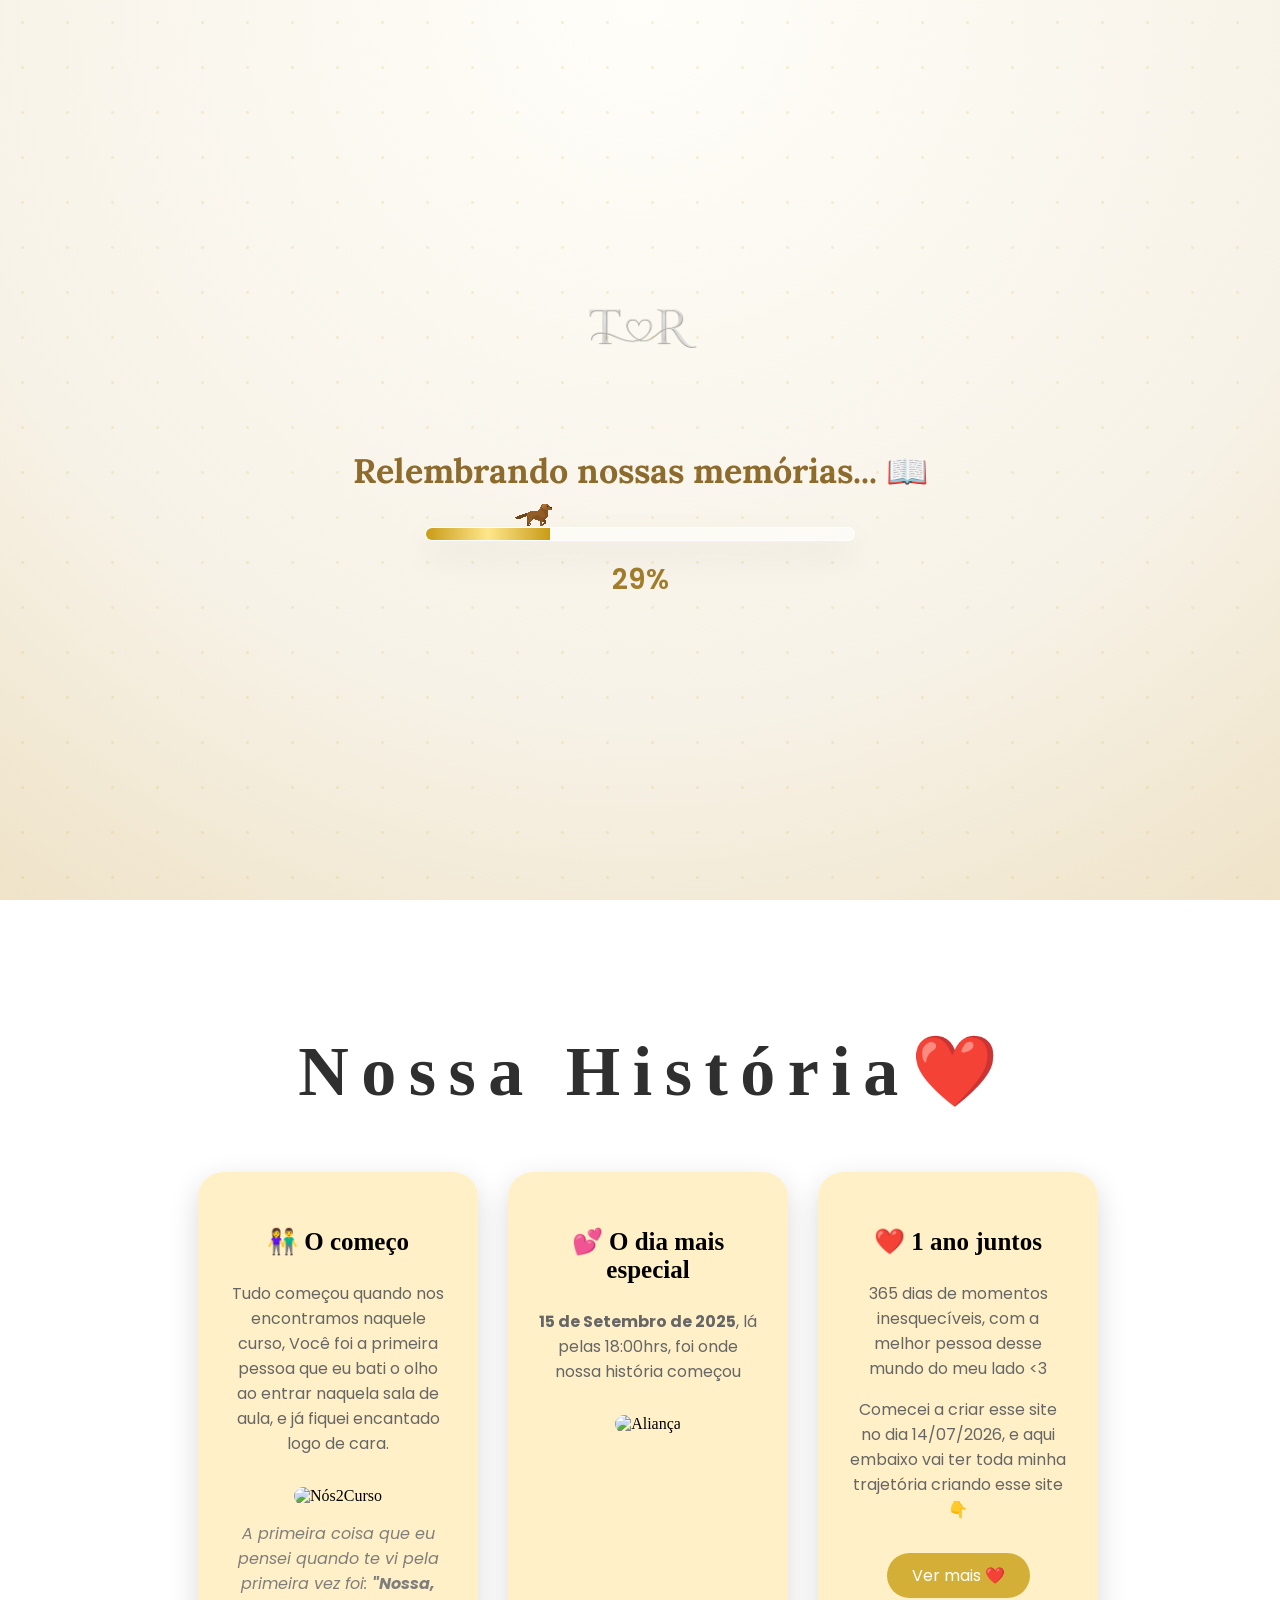
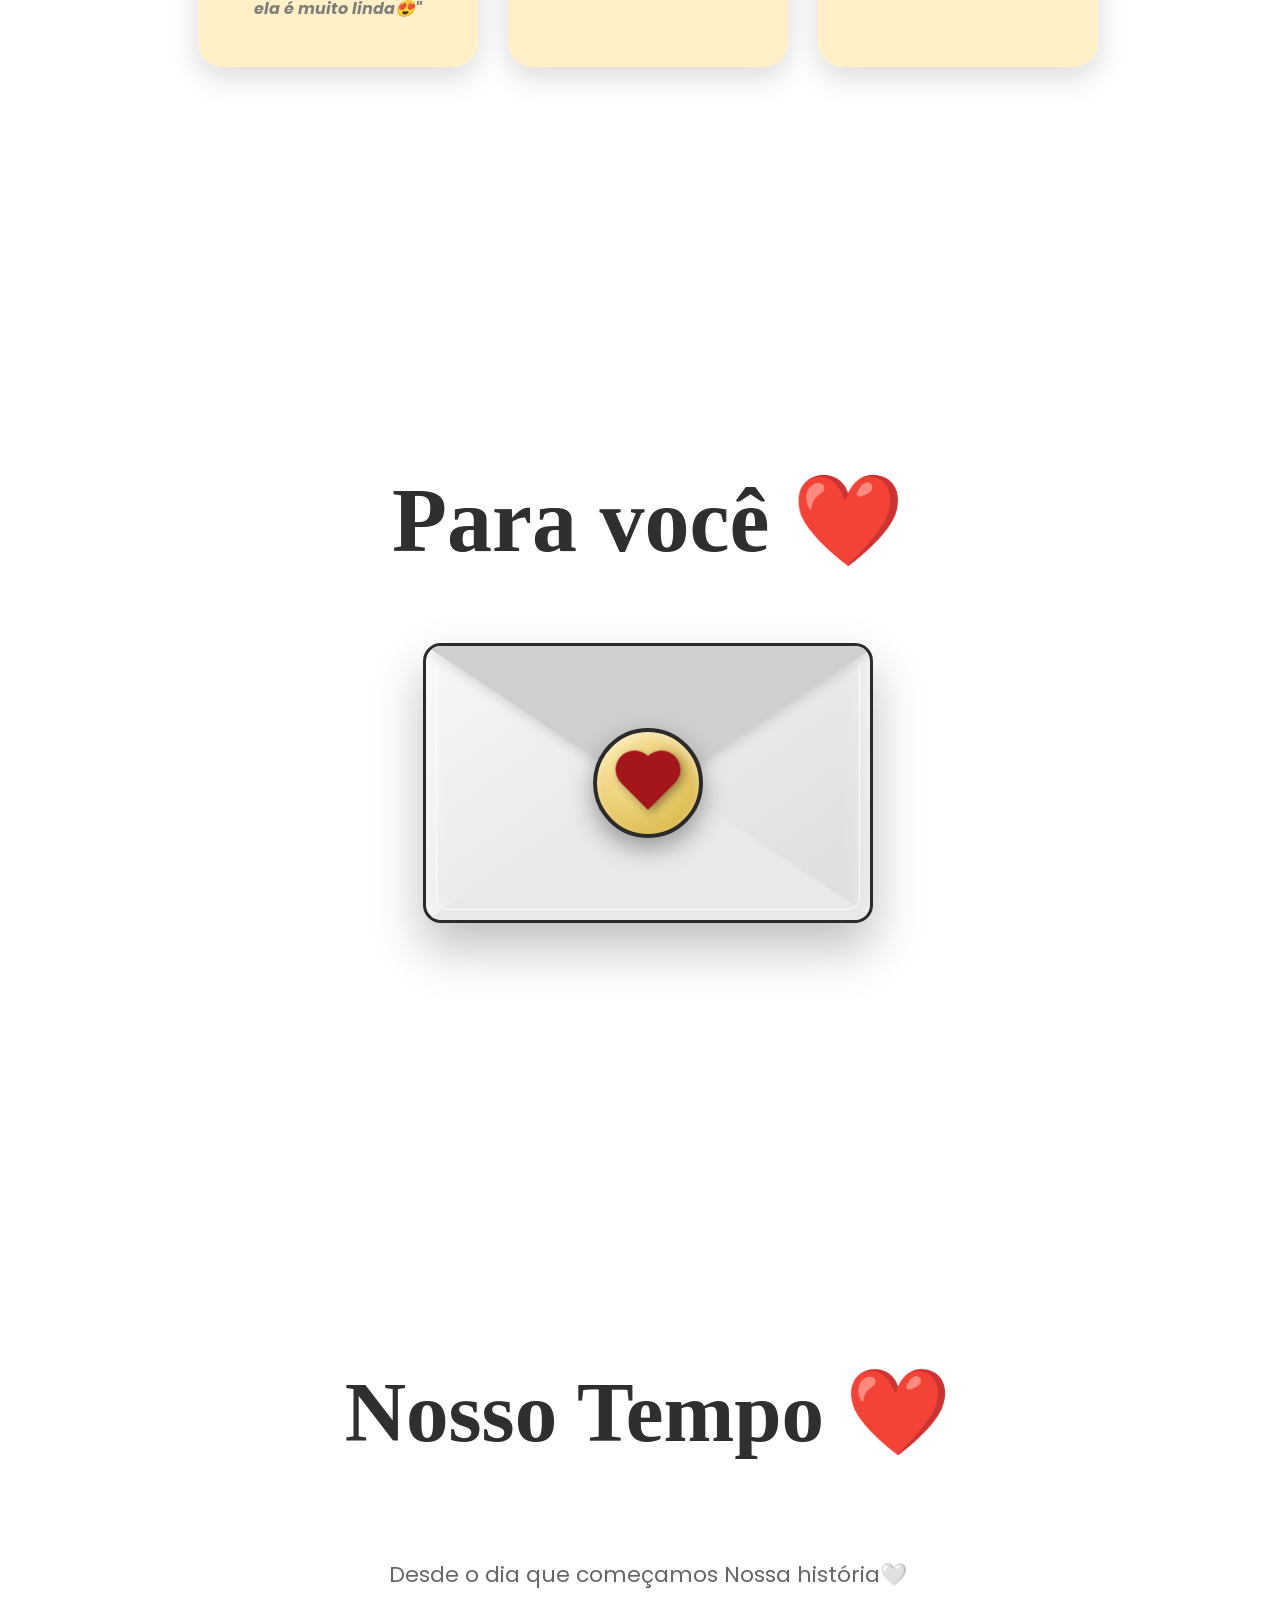
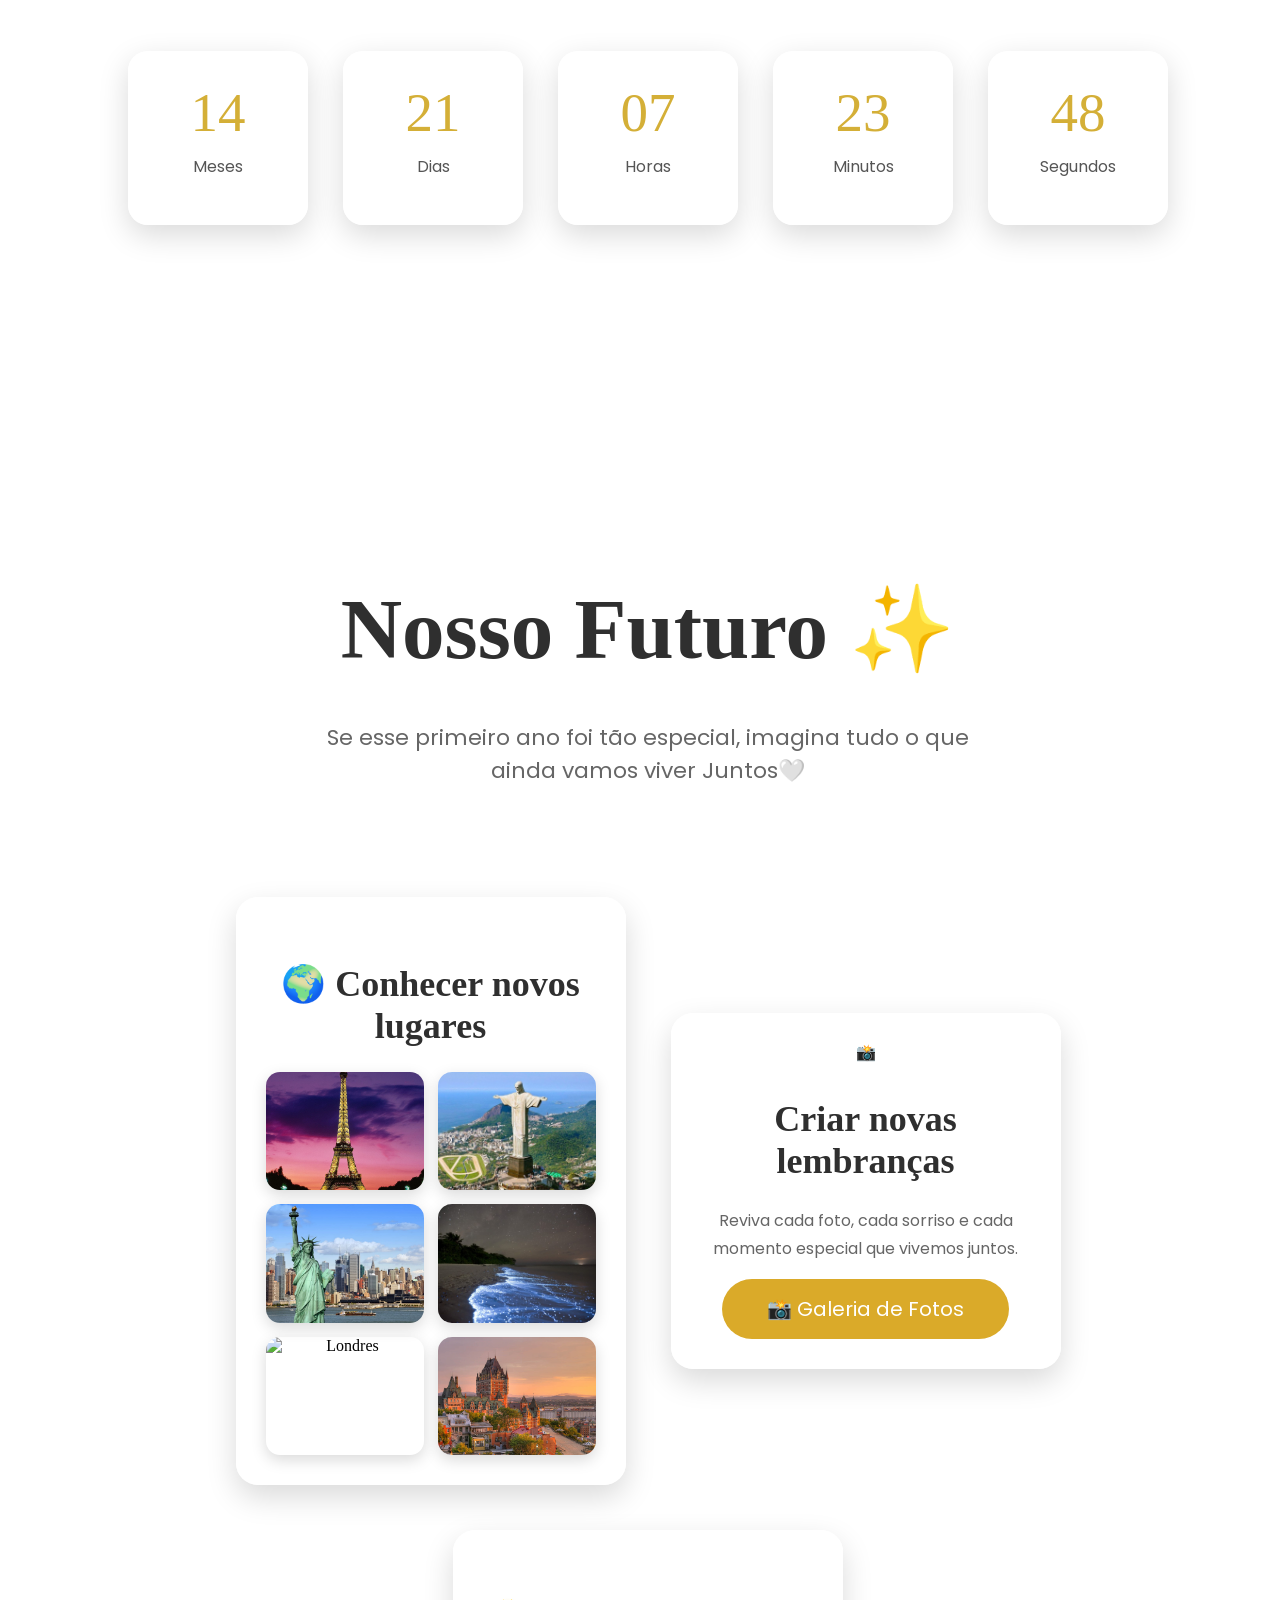
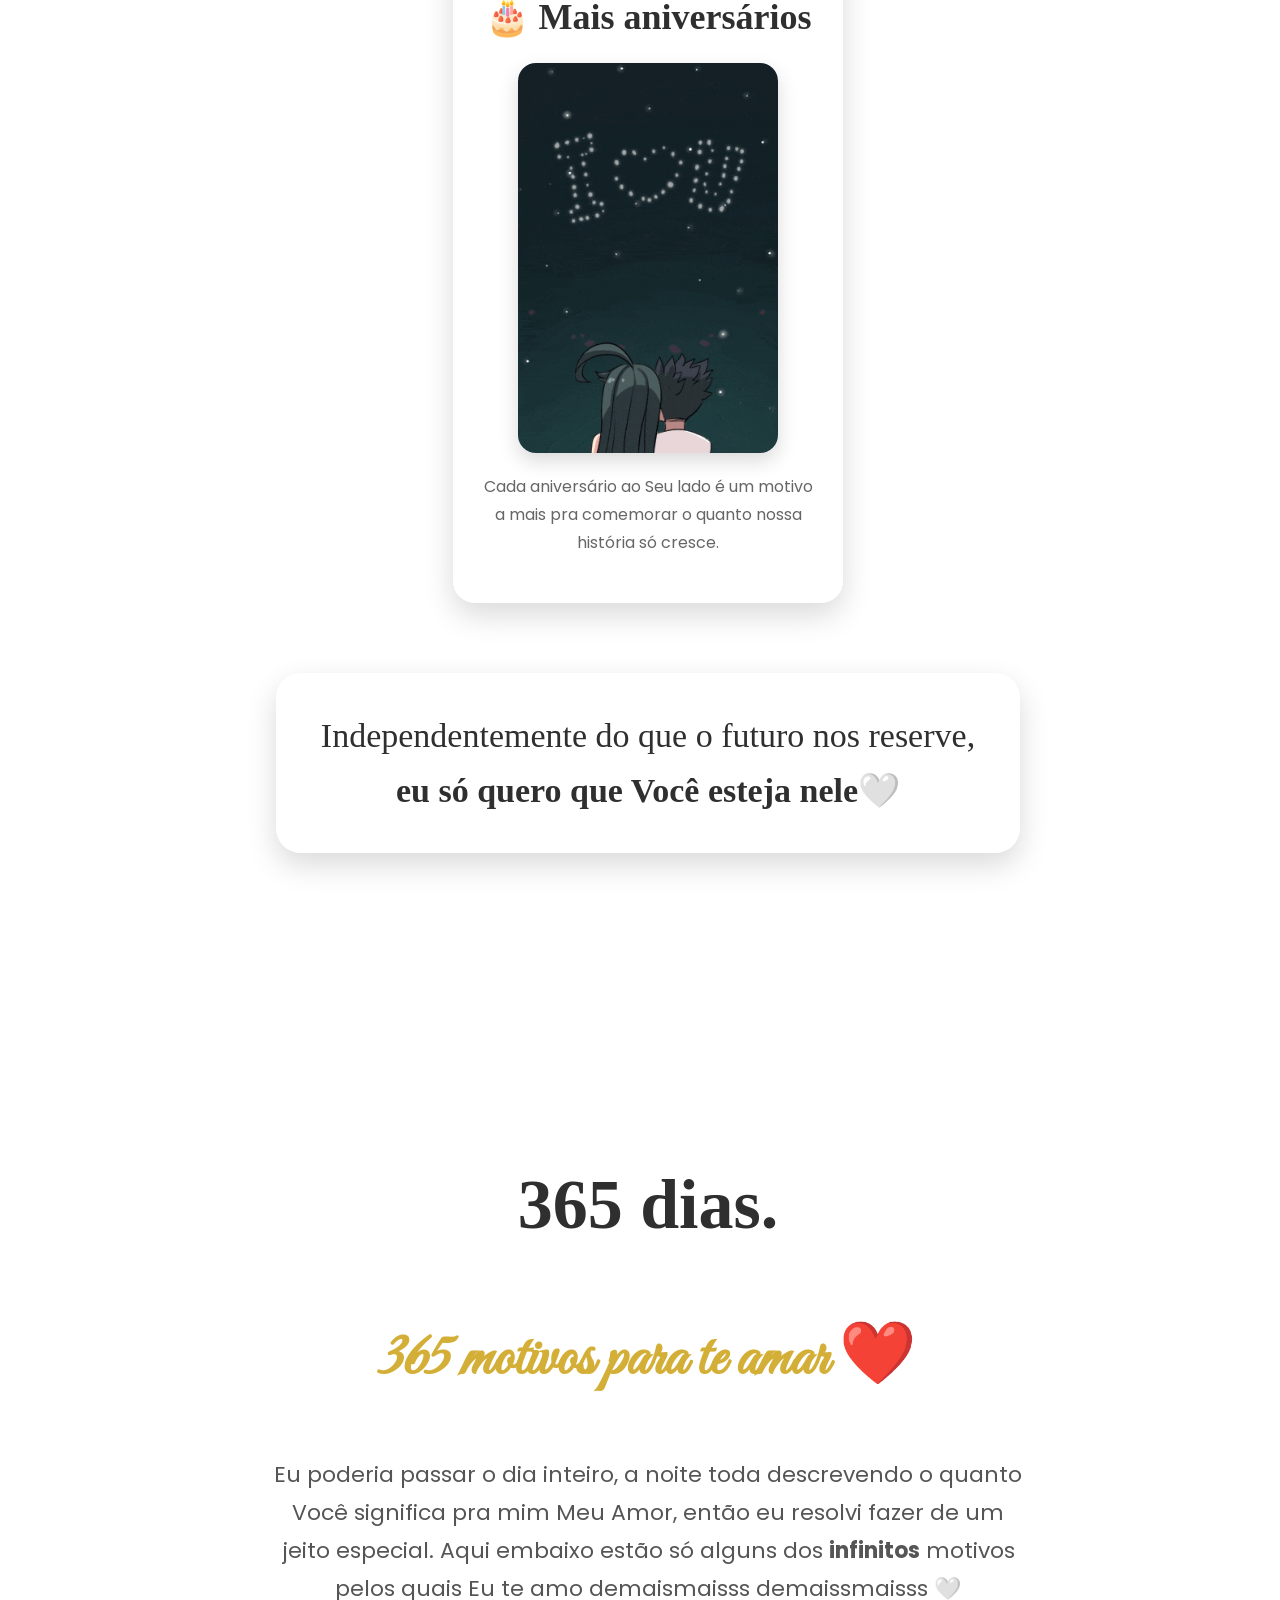
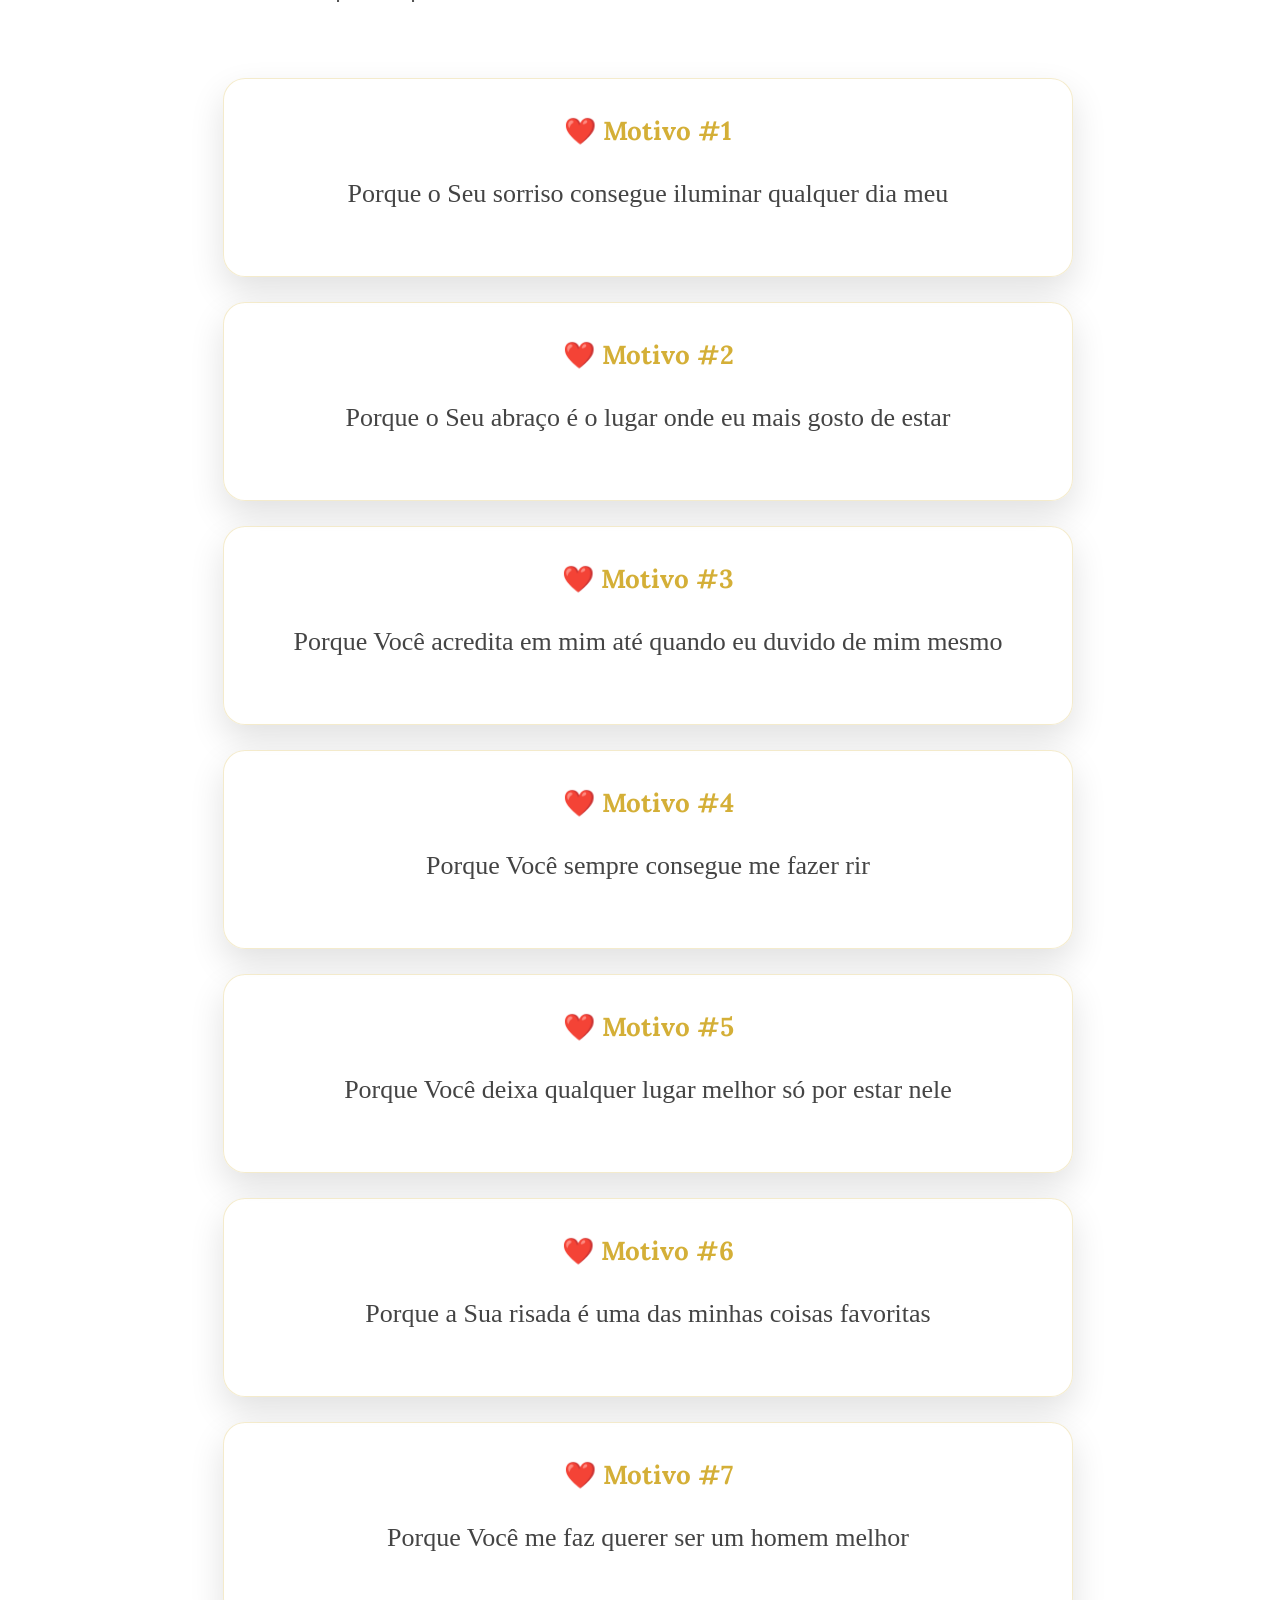
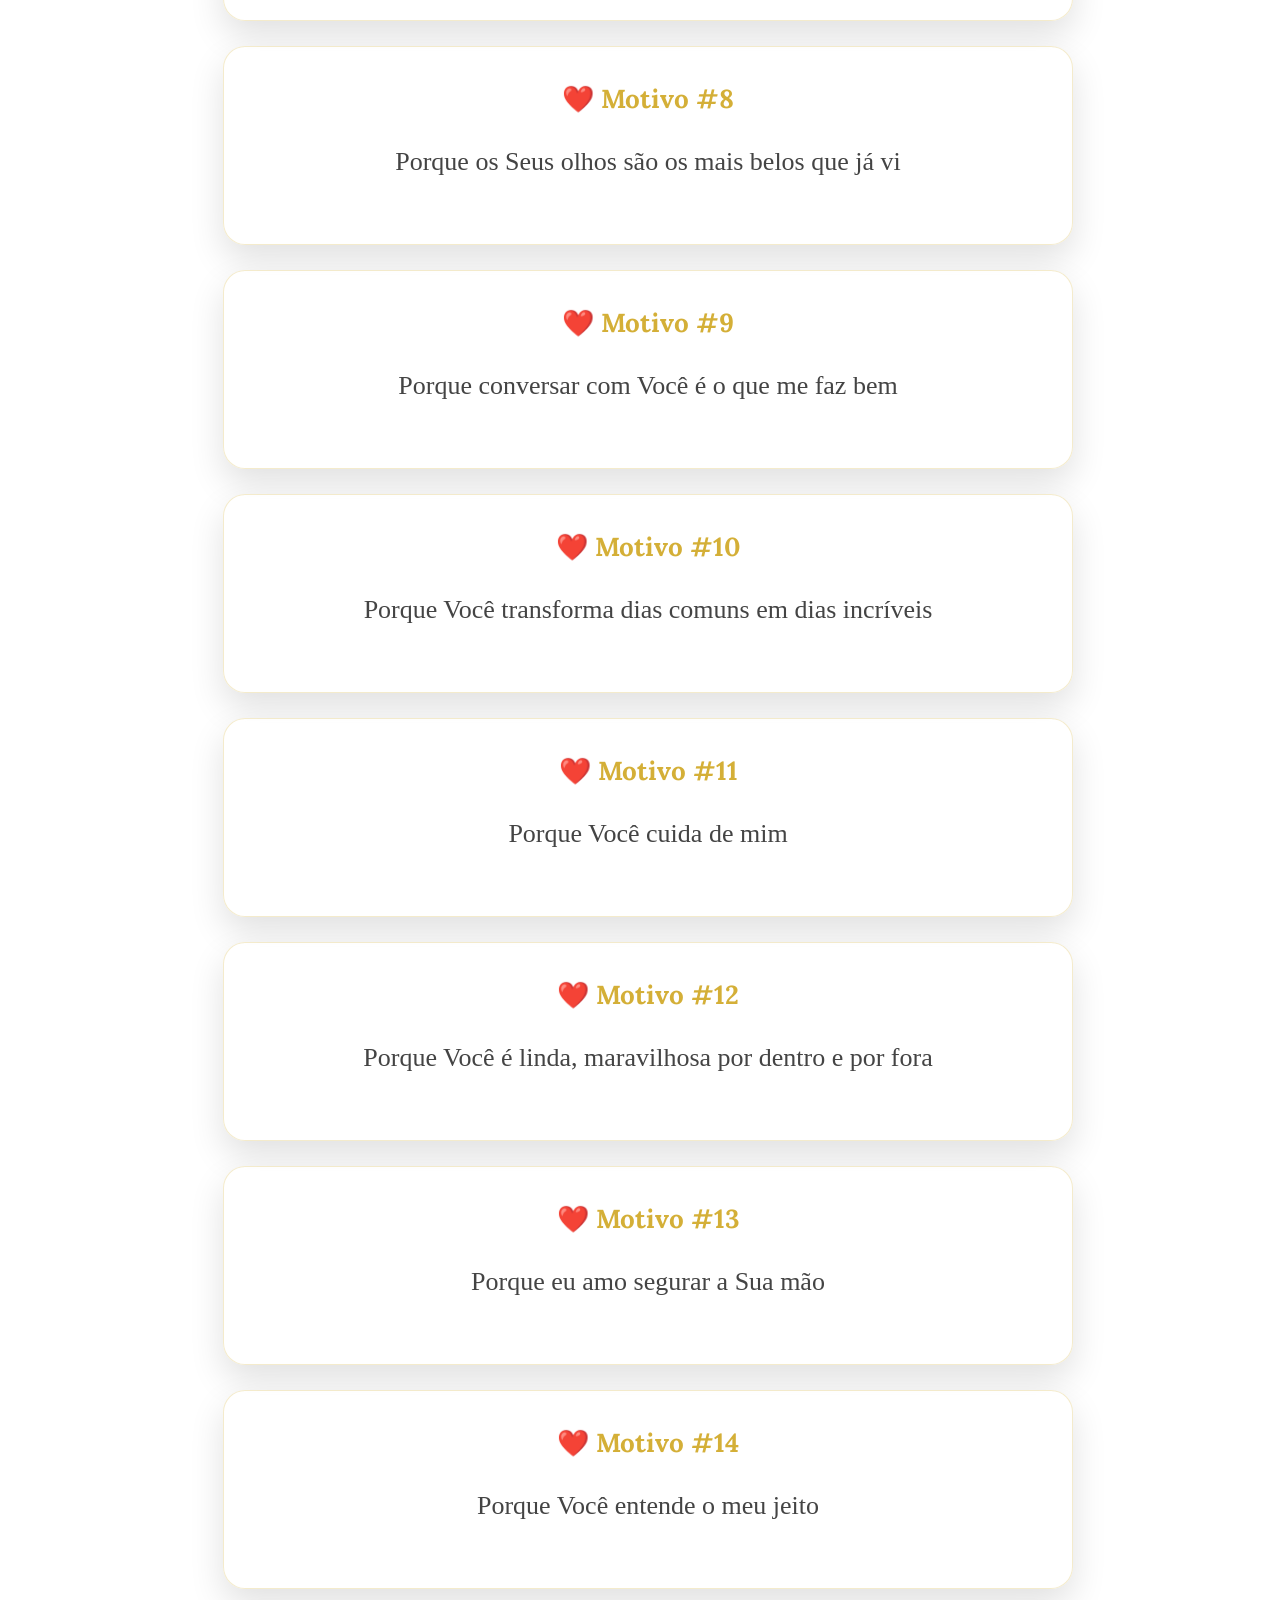
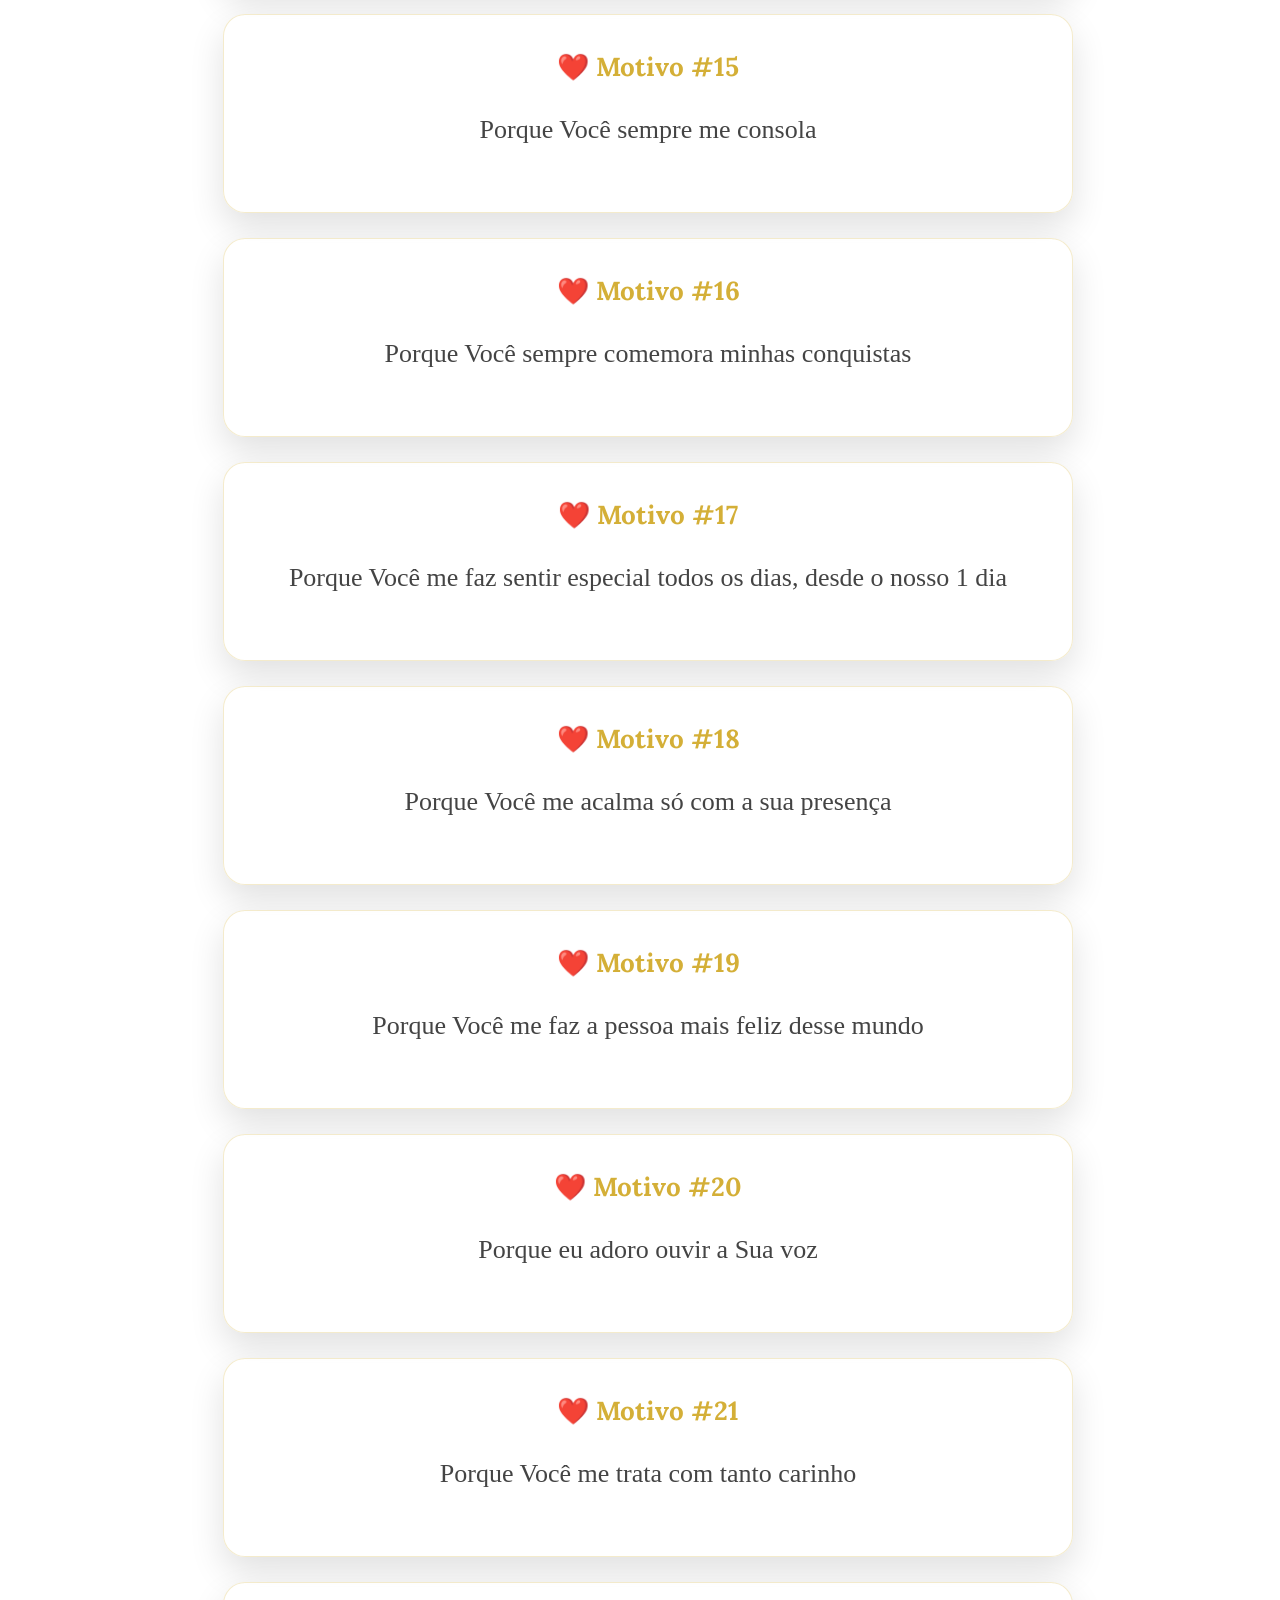
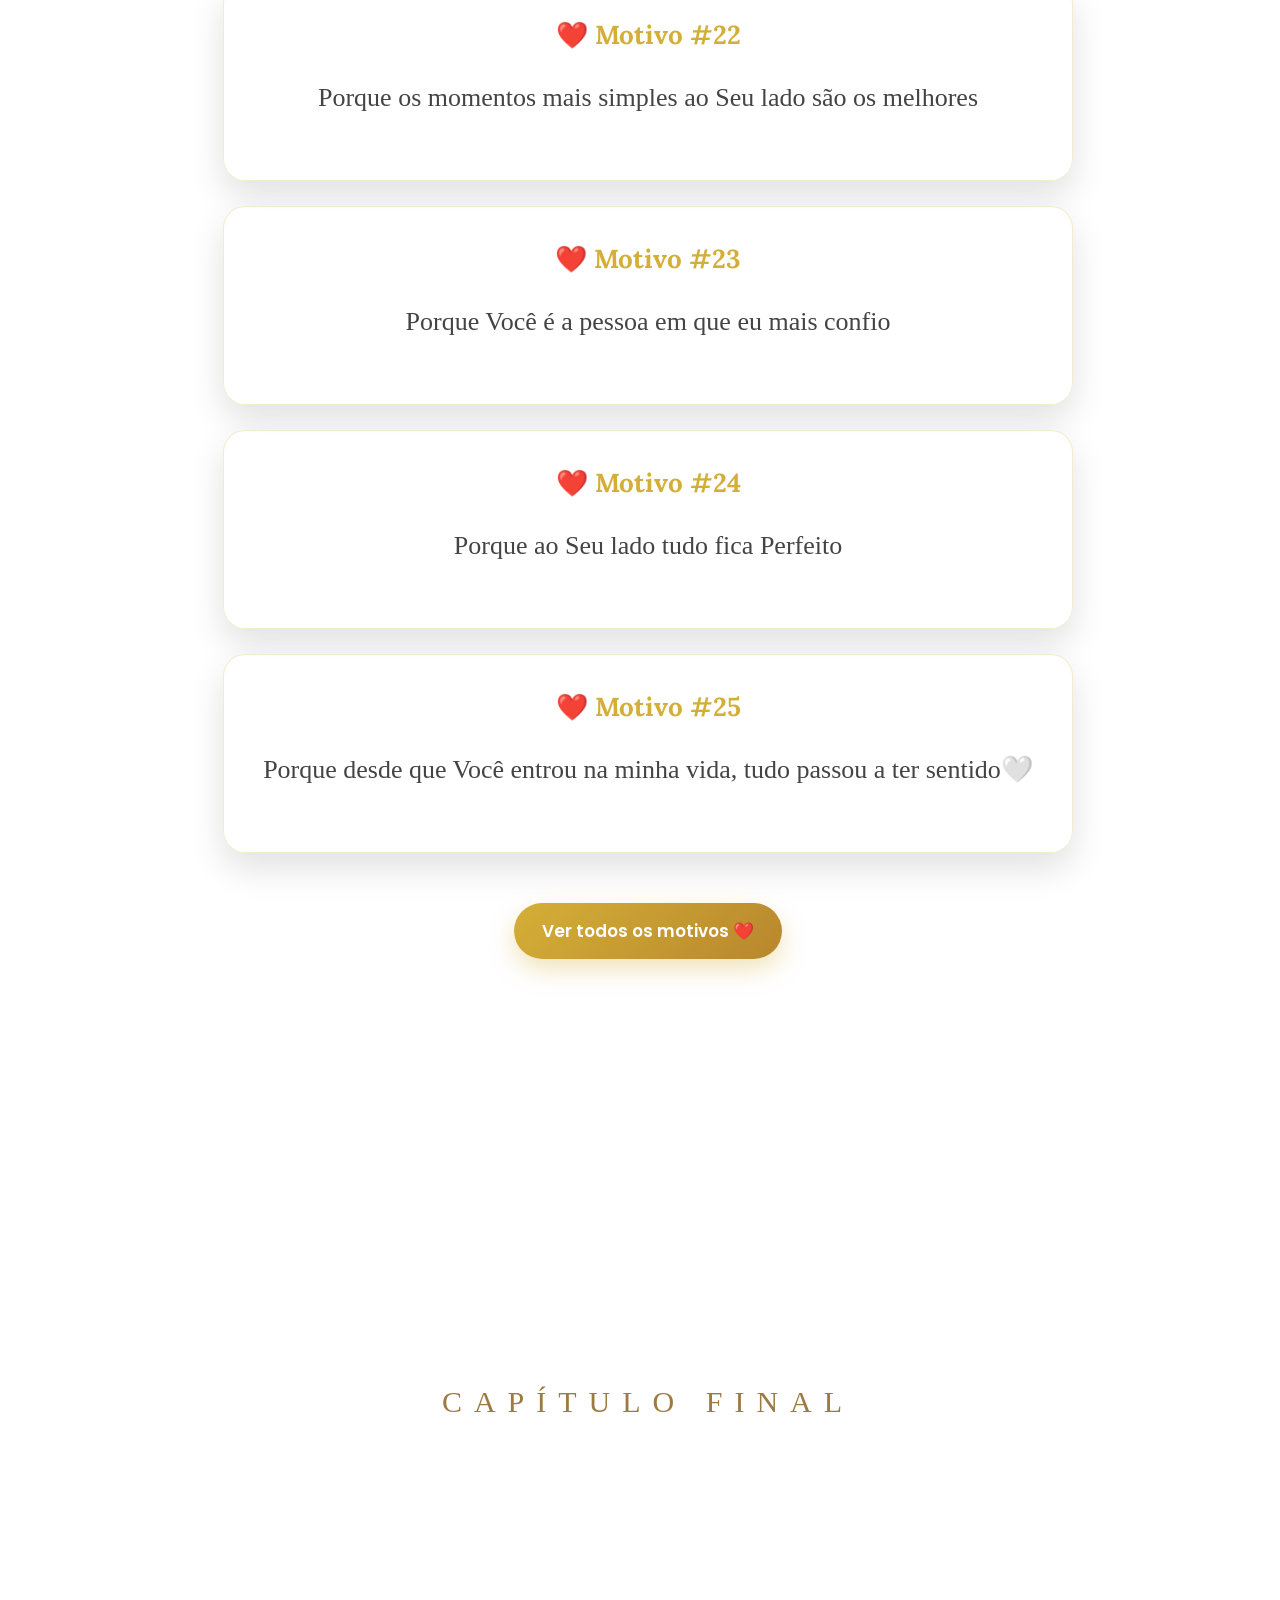
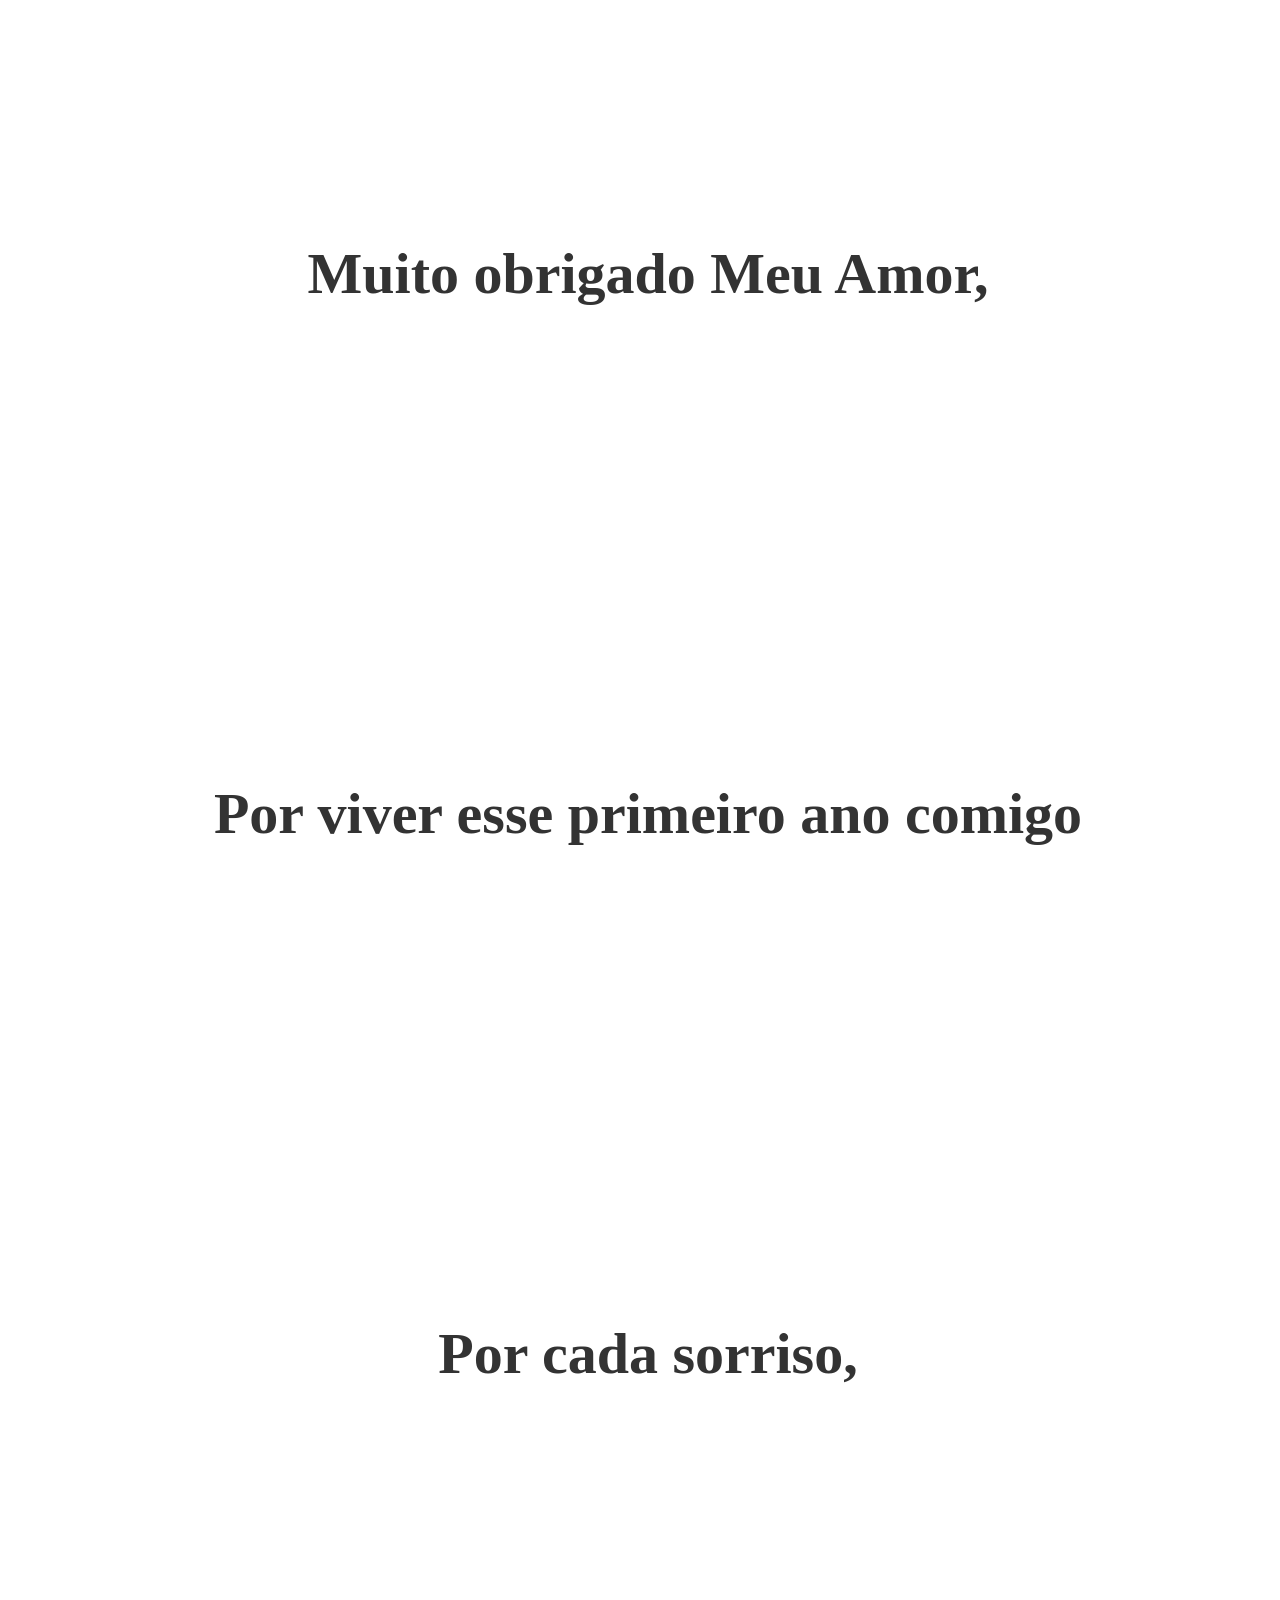
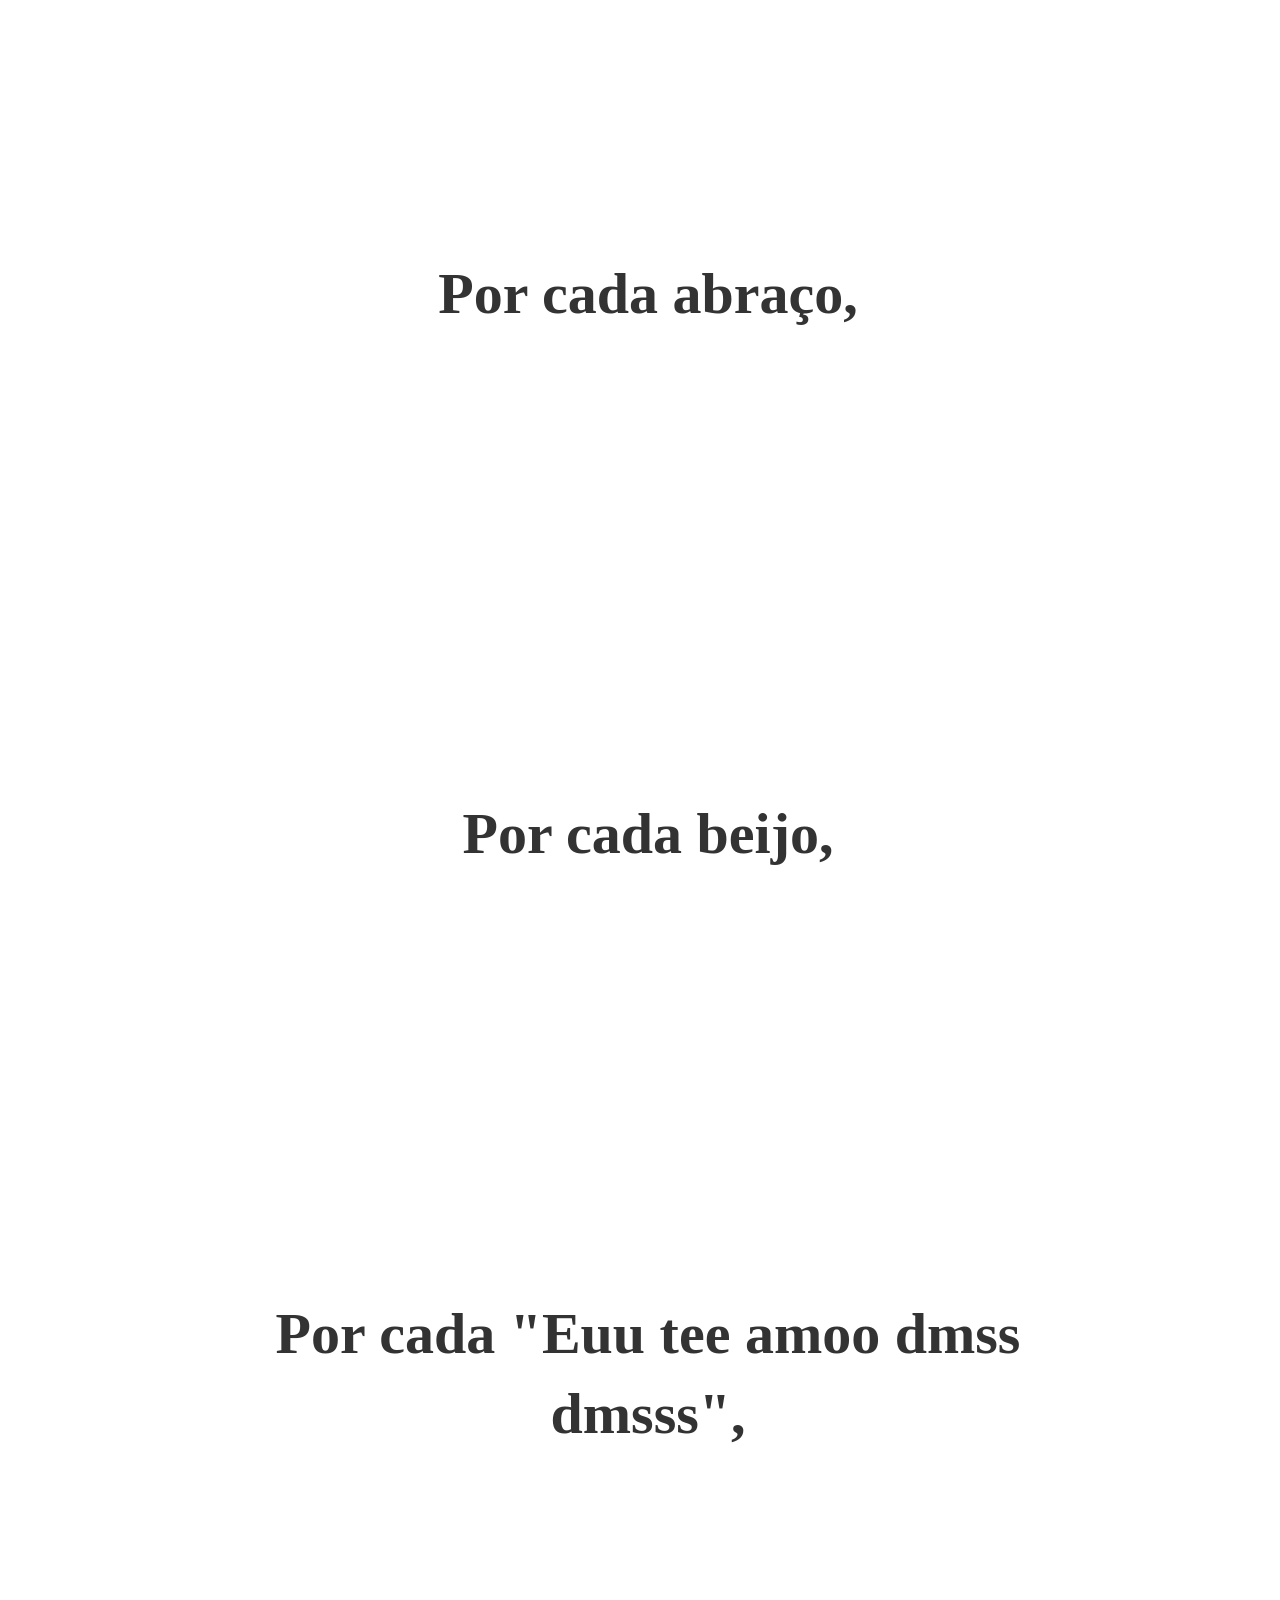
==== index.html @ fc5f052b "Fix image source filename case sensitivity" ====
<!doctype html>
<html lang="en">
  <head>
    <meta charset="UTF-8" />
    <meta name="viewport" content="width=device-width, initial-scale=1.0" />
    <title>Presente Especial ❤️</title>
    <link
      href="https://fonts.googleapis.com/css2?family=Great+Vibes&display=swap"
      rel="stylesheet"
    />
    <link
      href="https://fonts.googleapis.com/css2?family=Lora:wght@400;500;600&family=Poppins:wght@300;400;500&display=swap"
      rel="stylesheet"
    />
    <link rel="stylesheet" href="Te.css?v=6" />
    <link rel="stylesheet" href="Final.css" />
  </head>
  <body>
    <div class="page-transition"></div>
    <div id="loading">
      <img src="Imagens/Logo.png" class="logo-loading" />

      <h2 id="loadingTexto">Preparando Seu presente... 🎁</h2>

      <div class="barra">
        <div class="progresso"></div>
        <div id="dog"></div>
      </div>

      <p id="porcentagem">0%</p>
    </div>

    <div class="coracoes"></div>

    <section class="texto">
      <img src="Imagens/Logo.png" id="logo" height="auto" />
      <div class="conteudo">
        <h1 id="titulo"></h1>
        <p>365 dias da nossa história,<br />feito especialmente pra Você.</p>
        <a href="#historia" class="botao">Abrir ❤️</a>
      </div>
    </section>

    <section id="historia">
      <h2 class="titulo-flutuante">
        <span>N</span>
        <span>o</span>
        <span>s</span>
        <span>s</span>
        <span>a</span>
        <span>&nbsp;</span>
        <span>H</span>
        <span>i</span>
        <span>s</span>
        <span>t</span>
        <span>ó</span>
        <span>r</span>
        <span>i</span>
        <span>a</span>
        <span> ❤️</span>
      </h2>

      <div class="linha">
        <div class="momento">
          <h3>👫 O começo</h3>
          <p>
            Tudo começou quando nos encontramos naquele curso, Você foi a
            primeira pessoa que eu bati o olho ao entrar naquela sala de aula, e
            já fiquei encantado logo de cara.
          </p>
          <img src="Imagens/Nós2Curso.jpg" alt="Nós2Curso" />
          <p id="piqeno">
            <em
              >A primeira coisa que eu pensei quando te vi pela primeira vez
              foi: <b>"Nossa, ela é muito linda😍"</b></em
            >
          </p>
        </div>

        <div class="momento">
          <h3>💕 O dia mais especial</h3>
          <p>
            <b>15 de Setembro de 2025</b>, lá pelas 18:00hrs, foi onde nossa
            história começou
          </p>
          <img src="Imagens/Alianca.jpg" alt="Aliança" />
        </div>

        <div class="momento">
          <h3>❤️ 1 ano juntos</h3>

          <p>
            365 dias de momentos inesquecíveis, com a melhor pessoa desse mundo
            do meu lado <3
          </p>

          <p>
            Comecei a criar esse site no dia 14/07/2026, e aqui embaixo vai ter
            toda minha trajetória criando esse site 👇
          </p>
          <a href="Trajetoria.html" class="vermais">Ver mais ❤️</a>
        </div>
      </div>

      <div class="carrossel-dots" id="dotsHistoria"></div>
    </section>

    <section id="carta">
      <h2 class="titulo-carta">Para você ❤️</h2>
      <div class="envelope-cena">
        <div class="envelope" onclick="abrirCarta()">
          <div class="aba"></div>
          <div class="selo">
            <div class="coracao-selo"></div>
          </div>
        </div>
        <div class="carta-dentro"></div>
      </div>

      <div class="carta-aberta">
        <h3>Minha Princesa,</h3>
        <p>
          Eu criei esse site pra mostrar o quão especial você é pra mim🤍 Cada
          linha de código, cada ideia que eu tive, cada mínimo detalhe eu fiz
          pra fazer disso um dos melhores presente que eu já te dei, porque Você
          merece tudo isso e muito mais Meu Amor ❤️ Nem da pra acreditar que já
          foram 365 dias, 1 ano inteiro ao seu lado e eu agradeco cada segundo
          que eu tive com Você ❤ Eu jamais vou deixar de te agradecer Amor, por
          todos momentos, todos abraços, todos beijos, todas risadas, todas
          conversas, tudo que agente já passou até hoje. Obrigado por nunca
          desistir de mim, obrigado por me fazer tão bem, obrigado por ser desse
          jeito Amor ❤ Há exatamente 1 ano atrás, eu fiz a melhor escola da
          minha vida, e ela mudou pra melhor pra sempre, e eu Nunca vou esquecer
          desse dia tão especial, obrigado por me escolher também Amor ❤ Eu
          tenho certeza absoluta que esse 1 ano juntos é só o começo de muitos e
          muittoosss anoss ainda por vir, só Eu e Você ❤ Euuuuuuuu tteeeeeeee
          ammmooooooooo demasssssmaisssss demaisssssmaissssssssss Meuuuuuu
          Ammooooorrrr🤍❤️🤍❤️🤍❤️🤍❤️🤍❤️
        </p>
      </div>
    </section>

    <section id="tempo">
      <h2>Nosso Tempo ❤️</h2>
      <p class="subtitulo">Desde o dia que começamos Nossa história🤍</p>

      <div class="contador">
        <div class="caixa" data-frase="e cada mês valeu a pena💛">
          <span id="meses">0</span>
          <p>Meses</p>
        </div>

        <div class="caixa" data-frase="e cada dia valeu a pena💛">
          <span id="dias">0</span>
          <p>Dias</p>
        </div>

        <div class="caixa" data-frase="e cada hora valeu a pena💛">
          <span id="horas">00</span>
          <p>Horas</p>
        </div>

        <div class="caixa" data-frase="e cada minuto valeu a pena💛">
          <span id="minutos">00</span>
          <p>Minutos</p>
        </div>

        <div class="caixa" data-frase="e cada segundo valeu a pena💛">
          <span id="segundos">00</span>
          <p>Segundos</p>
        </div>
      </div>
    </section>

    <section id="futuro">
      <h2>Nosso Futuro ✨</h2>
      <p class="introducao">
        Se esse primeiro ano foi tão especial, imagina tudo o que ainda vamos
        viver Juntos🤍
      </p>

      <div class="sonhos">
        <div class="sonho">
          <h3>🌍 Conhecer novos lugares</h3>
          <div class="imagens-sonho">
            <img src="Imagens/paris.jpg" alt="Paris" />
            <img src="Imagens/christ.jpg" alt="Cristo Redentor" />
            <img src="Imagens/newyork.jpg" alt="Nova Iorque" />
            <img src="Imagens/aguabrilha.jpg" alt="Maldivas" />
            <img src="Imagens/Londres.jpg" alt="Londres" />
            <img src="Imagens/Canada.jpg" alt="Canadá" />
          </div>
        </div>
        <div class="sonho">
          <div class="emoji-sonho">📸</div>

          <h3>Criar novas lembranças</h3>

          <p>
            Reviva cada foto, cada sorriso e cada momento especial que vivemos
            juntos.
          </p>

          <a href="Galeria.html" class="botao galeria-btn"
            >📸 Galeria de Fotos</a
          >
        </div>

        <div class="sonho">
          <h3>🎂 Mais aniversários</h3>
          <img
            src="Imagens/aniversario.gif"
            alt="Casal olhando as estrelas"
            class="gif-aniversario"
          />
          <p>
            Cada aniversário ao Seu lado é um motivo a mais pra comemorar o
            quanto nossa história só cresce.
          </p>
        </div>
      </div>
      <p class="frase-final">
        Independentemente do que o futuro nos reserve,<br />
        <strong>eu só quero que <b>Você </b>esteja nele🤍</strong>
      </p>
    </section>

    <section id="motivos">
      <h2>365 dias.</h2>

      <h3>365 motivos para te amar ❤️</h3>

      <p class="motivos-intro">
        Eu poderia passar o dia inteiro, a noite toda descrevendo o quanto Você
        significa pra mim Meu Amor, então eu resolvi fazer de um jeito especial.
        Aqui embaixo estão só alguns dos <b>infinitos</b> motivos pelos quais Eu
        te amo demaismaisss demaissmaisss 🤍
      </p>

      <div class="motivo">
        <span>❤️ Motivo #1</span>
        <p>Porque o Seu sorriso consegue iluminar qualquer dia meu</p>
      </div>

      <div class="motivo">
        <span>❤️ Motivo #2</span>
        <p>Porque o Seu abraço é o lugar onde eu mais gosto de estar</p>
      </div>

      <div class="motivo">
        <span>❤️ Motivo #3</span>
        <p>Porque Você acredita em mim até quando eu duvido de mim mesmo</p>
      </div>

      <div class="motivo">
        <span>❤️ Motivo #4</span>
        <p>Porque Você sempre consegue me fazer rir</p>
      </div>

      <div class="motivo">
        <span>❤️ Motivo #5</span>
        <p>Porque Você deixa qualquer lugar melhor só por estar nele</p>
      </div>

      <div class="motivo">
        <span>❤️ Motivo #6</span>
        <p>Porque a Sua risada é uma das minhas coisas favoritas</p>
      </div>

      <div class="motivo">
        <span>❤️ Motivo #7</span>
        <p>Porque Você me faz querer ser um homem melhor</p>
      </div>

      <div class="motivo">
        <span>❤️ Motivo #8</span>
        <p>Porque os Seus olhos são os mais belos que já vi</p>
      </div>

      <div class="motivo">
        <span>❤️ Motivo #9</span>
        <p>Porque conversar com Você é o que me faz bem</p>
      </div>

      <div class="motivo">
        <span>❤️ Motivo #10</span>
        <p>Porque Você transforma dias comuns em dias incríveis</p>
      </div>

      <div class="motivo">
        <span>❤️ Motivo #11</span>
        <p>Porque Você cuida de mim</p>
      </div>

      <div class="motivo">
        <span>❤️ Motivo #12</span>
        <p>Porque Você é linda, maravilhosa por dentro e por fora</p>
      </div>

      <div class="motivo">
        <span>❤️ Motivo #13</span>
        <p>Porque eu amo segurar a Sua mão</p>
      </div>

      <div class="motivo">
        <span>❤️ Motivo #14</span>
        <p>Porque Você entende o meu jeito</p>
      </div>

      <div class="motivo">
        <span>❤️ Motivo #15</span>
        <p>Porque Você sempre me consola</p>
      </div>

      <div class="motivo">
        <span>❤️ Motivo #16</span>
        <p>Porque Você sempre comemora minhas conquistas</p>
      </div>

      <div class="motivo">
        <span>❤️ Motivo #17</span>
        <p>
          Porque Você me faz sentir especial todos os dias, desde o nosso 1 dia
        </p>
      </div>

      <div class="motivo">
        <span>❤️ Motivo #18</span>
        <p>Porque Você me acalma só com a sua presença</p>
      </div>

      <div class="motivo">
        <span>❤️ Motivo #19</span>
        <p>Porque Você me faz a pessoa mais feliz desse mundo</p>
      </div>

      <div class="motivo">
        <span>❤️ Motivo #20</span>
        <p>Porque eu adoro ouvir a Sua voz</p>
      </div>

      <div class="motivo">
        <span>❤️ Motivo #21</span>
        <p>Porque Você me trata com tanto carinho</p>
      </div>

      <div class="motivo">
        <span>❤️ Motivo #22</span>
        <p>Porque os momentos mais simples ao Seu lado são os melhores</p>
      </div>

      <div class="motivo">
        <span>❤️ Motivo #23</span>
        <p>Porque Você é a pessoa em que eu mais confio</p>
      </div>

      <div class="motivo">
        <span>❤️ Motivo #24</span>
        <p>Porque ao Seu lado tudo fica Perfeito</p>
      </div>

      <div class="motivo">
        <span>❤️ Motivo #25</span>
        <p>
          Porque desde que Você entrou na minha vida, tudo passou a ter
          sentido🤍
        </p>
      </div>

      <section id="ao-voltar">
        <a href="Motivos.html" class="botao-galeria">Ver todos os motivos ❤️</a>
      </section>
    </section>

    <section id="capitulo-final">
      <div class="final-capitulo">
        <p>CAPÍTULO FINAL</p>
      </div>

      <div class="final-frase final-reveal">
        <h2>Muito obrigado Meu Amor,</h2>
      </div>

      <div class="final-frase final-reveal">
        <h2>Por viver esse primeiro ano comigo</h2>
      </div>

      <div class="final-frase final-reveal">
        <h2>Por cada sorriso,</h2>
      </div>

      <div class="final-frase final-reveal">
        <h2>Por cada abraço,</h2>
      </div>

      <div class="final-frase final-reveal">
        <h2>Por cada beijo,</h2>
      </div>

      <div class="final-frase final-reveal">
        <h2>Por cada "Euu tee amoo dmss dmsss",</h2>
      </div>

      <div class="final-frase final-reveal">
        <h2>Por simplesmente existir na minha vida 🤍</h2>
      </div>

      <div class="final-foto final-reveal">
        <img src="Imagens/NosFinal.jpg" />
      </div>

      <div class="final-datas final-reveal">
        <span>15/09/2025</span>

        <div class="final-linha"></div>

        <span>15/09/2026</span>
      </div>

      <div class="final-dias final-reveal">
        365 dias.

        <br /><br />

        Inúmeras lembranças

        <br /><br />

        E apenas o começo
      </div>

      <div class="final-proximo final-reveal">
        <h1>📖 O Próximo Capítulo</h1>
      </div>

      <div class="final-livro final-reveal">
        <div class="final-folha">
          <h2><b>Capítulo 2</b></h2>

          <p>Em construção...</p>

          <div class="final-barra">
            <div class="final-progresso"></div>
          </div>
        </div>
      </div>

      <div class="final-virar final-reveal">
        <button id="virarPagina">Virar a Página📖</button>
      </div>
    </section>

    <div id="popupFinal" class="popup">
      <div class="popup-conteudo">
        <span class="popup-icone">📖</span>

        <h2>Capítulo 2</h2>

        <p>
          Em breve, daqui outros 365 dias...
          <br /><br />
          Porque a Nossa história ainda está sendo escrita ❤️
        </p>

        <button id="fecharPopup">Fechar</button>
      </div>
    </div>

    <div id="menuCarinhos">
      <button
        class="opcao-carinho"
        id="opcaoConfig"
        aria-label="Configurações"
      >
        ⚙️
      </button>
      <button
        class="opcao-carinho"
        id="opcaoAbraco"
        data-gif="Imagens/abraco.gif"
        aria-label="Abraço"
      >
        🤗
      </button>
      <button
        class="opcao-carinho"
        id="opcaoBeijo"
        data-gif="Imagens/beiju.gif"
        aria-label="Beijo"
      >
        💋
      </button>
      <button
        class="opcao-carinho"
        id="opcaoDormindo"
        data-gif="Imagens/dormindo.gif"
        aria-label="Dormindo"
      >
        💤
      </button>

      <button id="botaoMenuCarinhos" aria-label="Abrir menu de carinhos">
        💌
      </button>
    </div>

    <div id="overlayBeijo">
      <img id="imgOverlayBeijo" src="" alt="Carinho" />
    </div>

    <div id="popupConfig" class="popup">
      <div class="popup-conteudo popup-config-conteudo">
        <span class="popup-icone">⚙️</span>

        <h2>Configurações</h2>

        <p class="config-subtitulo">
          Personalização
        </p>

        <div class="config-card">
          <div class="config-card-texto">
            <span class="config-card-titulo">Trocar personagens</span>
            <span class="config-card-descricao"
              >Trocar os personagens que aparecem quando apertar os botões</span
            >
          </div>

          <label class="switch">
            <input type="checkbox" id="toggleTrocarPersonagens" />
            <span class="slider"></span>
          </label>
        </div>

        <div class="config-card">
          <div class="config-card-texto">
            <span class="config-card-titulo">Modo escuro 🌙</span>
            <span class="config-card-descricao"
              >Deixar o site no modo eescuro</span
            >
          </div>

          <label class="switch">
            <input type="checkbox" id="toggleModoEscuro" />
            <span class="slider"></span>
          </label>
        </div>

        <div class="config-preview-box">
          <span class="config-preview-label">Personagem:</span>
          <img
            id="previewTrocaPersonagens"
            src="Imagens/imagem-trocar.gif"
            alt="Prévia dos personagens"
          />
        </div>

        <button id="fecharConfig">Fechar</button>
      </div>
    </div>

    <script src="Amo.js"></script>
  </body>
</html>
---- Te.css ----
*,
*::before,
*::after {
  box-sizing: border-box;
}

html,
body {
  width: 100%;
  max-width: 100%;
  overflow-x: hidden;
  min-height: 100%;
}

body {
  background-image: url("Imagens/2f.png");
  background-size: cover;
  background-position: center;
  background-repeat: no-repeat;
  background-attachment: fixed;

  overflow-x: hidden;
}

#logo {
  position: absolute;
  width: 400px;
  top: 40px;
  left: 50%;
  transform: translateX(-50%);
  transition: 0.5s;
}

header {
  display: flex;
  justify-content: center;
  align-items: center;
  padding-top: 20px;
}

.texto {
  width: 100%;
  min-height: 100vh;
  display: flex;
  justify-content: center;
  align-items: center;
  text-align: center;
  padding-top: 50px;
}

.conteudo {
  background: rgba(231, 198, 88, 0.692);
  padding: 50px 70px;
  border-radius: 30px;
  box-shadow: 0 10px 30px rgba(150, 112, 9, 0.63);
  animation: aparecer 1.5s ease;
}

.conteudo h1 {
  font-size: 70px;
  font-family: "Lora", serif;
  font-weight: 500;
  color: #2f2f2f;
  margin-bottom: 20px;
}

.conteudo p {
  font-size: 22px;
  font-family: "Poppins", sans-serif;
  color: #666;
  margin-bottom: 50px;
  line-height: 35px;
}

.botao {
  display: inline-block;
  text-decoration: none;
  color: white;
  background: #daaa29;
  padding: 15px 45px;
  border-radius: 40px;
  font-size: 20px;
  font-family: "Poppins", sans-serif;
  transition: 0.3s;
}

.botao:hover {
  background: #b68d18;
  transform: scale(1.05);
}

@keyframes aparecer {
  from {
    opacity: 0;
    transform: translateY(30px);
  }

  to {
    opacity: 1;
    transform: translateY(0);
  }
}

#historia {
  min-height: 100vh;
  padding: 80px 10%;
  text-align: center;
}

#historia h2 {
  font-family: "Playfair Display", serif;
  font-size: 50px;
  color: #2f2f2f;
  margin-bottom: 60px;
}

.titulo-flutuante span {
  font-size: 70px;
  font-family: "Cormorant Garamond", serif;
  display: inline-block;
  animation: letraFlutuar 2s ease-in-out infinite;
}

.titulo-flutuante span:nth-child(1) {
  animation-delay: 0s;
}

.titulo-flutuante span:nth-child(2) {
  animation-delay: 0.2s;
}

.titulo-flutuante span:nth-child(3) {
  animation-delay: 0.4s;
}

.titulo-flutuante span:nth-child(4) {
  animation-delay: 0.6s;
}

.titulo-flutuante span:nth-child(5) {
  animation-delay: 0.8s;
}

.titulo-flutuante span:nth-child(6) {
  animation-delay: 1s;
}

.titulo-flutuante span:nth-child(7) {
  animation-delay: 1.2s;
}

.titulo-flutuante span:nth-child(8) {
  animation-delay: 1.4s;
}

.titulo-flutuante span:nth-child(9) {
  animation-delay: 1.6s;
}

.titulo-flutuante span:nth-child(10) {
  animation-delay: 1.8s;
}

.titulo-flutuante span:nth-child(11) {
  animation-delay: 2s;
}

.titulo-flutuante span:nth-child(12) {
  animation-delay: 2.2s;
}

.titulo-flutuante span:nth-child(13) {
  animation-delay: 2.4s;
}

.titulo-flutuante span:nth-child(14) {
  animation-delay: 2.6s;
}

.titulo-flutuante span:nth-child(15) {
  animation-delay: 2.8s;
}

@keyframes letraFlutuar {
  0%,
  100% {
    transform: translateY(0);
  }

  50% {
    transform: translateY(-10px);
  }
}

.linha {
  display: flex;
  justify-content: center;
  gap: 30px;
  flex-wrap: wrap;
}
.carrossel-dots {
  display: none;
}
.momento {
  background: rgba(255, 235, 180, 0.75);
  width: 280px;
  padding: 30px;
  border-radius: 25px;
  box-shadow: 0 10px 30px rgba(0, 0, 0, 0.15);
  transition: 0.3s;
}

#piqeno {
  color: #797979f3;
}

.momento:hover {
  transform: translateY(-10px);
}

.momento h3 {
  font-family: "Playfair Display", serif;
  font-size: 25px;
}

.momento p {
  font-family: "Poppins", sans-serif;
  color: #666;
  line-height: 25px;
}

.momento img {
  width: 100%;
  border-radius: 14px;
  margin-top: 15px;
  object-fit: cover;
}

.vermais {
  display: inline-block;
  margin-top: 15px;
  text-decoration: none;
  color: white;
  background: #d4af37;
  padding: 10px 25px;
  border-radius: 30px;
  font-family: "Poppins", sans-serif;
  transition: 0.3s;
}

.vermais:hover {
  transform: scale(1.05);
}

#trajetoria {
  padding: 50px 15%;
  text-align: center;
  display: flex;
  flex-direction: column;
  justify-content: center;
  align-items: center;
}

#trajetoria h2 {
  font-family: "Playfair Display", serif;
  font-size: 50px;
  color: #2f2f2f;
  margin-bottom: 20px;
}

#trajetoria p {
  max-width: 800px;
  background: rgba(255, 235, 180, 0.75);
  padding: 30px;
  border-radius: 30px;
  font-family: "Poppins", sans-serif;
  font-size: 18px;
  line-height: 30px;
  color: #555;
  box-shadow: 0 10px 30px rgba(0, 0, 0, 0.15);
}

.coracoes {
  position: fixed;
  top: 0;
  left: 0;
  width: 100%;
  height: 100%;
  overflow: hidden;
  pointer-events: none;
  z-index: 0;
}

.coracao {
  position: absolute;
  top: -10px;
  color: #d4af37;
  font-size: 35px;
  animation: cair linear infinite;
  opacity: 0.5;
}

@keyframes cair {
  0% {
    transform: translateY(-10px) rotate(0deg);
    opacity: 0;
  }

  20% {
    opacity: 0.5;
  }

  100% {
    transform: translateY(100vh) rotate(360deg);
    opacity: 0;
  }
}

.inicio,
.texto,
#historia,
#trajetoria,
.momento {
  position: relative;
  z-index: 1;
}

#carta {
  min-height: 100vh;
  display: flex;
  flex-direction: column;
  justify-content: center;
  align-items: center;
  padding: 80px 20px;
}

.titulo-carta {
  font-family: "Cormorant Garamond", serif;
  font-size: 90px;
  font-weight: 600;
  color: #2f2f2f;
  margin-bottom: 70px;
  animation: flutuar 3s ease-in-out infinite;
}

@keyframes flutuar {
  50% {
    transform: translateY(-8px);
  }
}

.envelope-cena {
  position: relative;
  perspective: 1200px;
}

.envelope {
  width: 450px;
  height: 280px;
  background: linear-gradient(145deg, #f7f7f7, #dcdcdc);
  border-radius: 18px;
  border: 3px solid #2b2b2b;
  position: relative;
  cursor: pointer;
  overflow: hidden;
  box-shadow:
    0 25px 50px rgba(0, 0, 0, 0.25),
    inset 0 0 30px rgba(255, 255, 255, 0.8);
  transition: transform 0.6s ease, opacity 0.6s ease;
}

.envelope-cena.abrindo .envelope {
  transform: translateY(-40px) scale(0.92);
  opacity: 0;
  transition-delay: 0.9s;
}

.carta-dentro {
  position: absolute;
  bottom: 22px;
  left: 50%;
  z-index: 2;

  width: 78%;
  height: 62%;

  background: linear-gradient(160deg, #fffdf7, #f3ead0);
  border-radius: 8px;
  box-shadow: 0 10px 25px rgba(0, 0, 0, 0.25);

  opacity: 0;
  transform: translate(-50%, 0) scale(0.85);
  pointer-events: none;

  transition: transform 0.6s ease, opacity 0.4s ease;
}

.envelope-cena.abrindo .carta-dentro {
  opacity: 1;
  transform: translate(-50%, -190px) scale(1.05);
  transition-delay: 0.35s;
}

.aba {
  position: absolute;
  top: 0;
  left: 0;
  width: 0;
  height: 0;
  border-left: 225px solid transparent;
  border-right: 225px solid transparent;
  border-top: 150px solid #cfcfcf;
  filter: drop-shadow(0 5px 5px rgba(0, 0, 0, 0.1));

  z-index: 4;
  transform-origin: top center;
  transition: transform 0.5s ease;
}

.envelope-cena.abrindo .aba {
  transform: rotateX(-180deg);
}

.envelope::before {
  content: "";
  position: absolute;
  bottom: 0;
  left: 0;
  width: 0;
  height: 0;
  border-left: 225px solid transparent;
  border-right: 225px solid transparent;
  border-bottom: 150px solid #e9e9e9;
}

.selo {
  width: 110px;
  height: 110px;
  background: radial-gradient(circle at 30% 30%, #ffe9a6, #d4af37);
  border-radius: 50%;
  border: 4px solid #2b2b2b;
  position: absolute;
  top: 50%;
  left: 50%;
  transform: translate(-50%, -50%);
  display: flex;
  justify-content: center;
  align-items: center;
  box-shadow:
    0 10px 25px rgba(0, 0, 0, 0.35),
    inset 0 5px 10px rgba(255, 255, 255, 0.5);
  z-index: 5;
  transition:
    transform 0.3s,
    opacity 0.25s ease;
}

.envelope-cena.abrindo .selo {
  opacity: 0;
  transform: translate(-50%, -50%) scale(0.6);
}

.envelope:hover .selo {
  transition: 0.3s;
  transform: translate(-50%, -50%) scale(1.15);
  box-shadow: 0 10px 30px rgba(212, 175, 55, 0.5);
}

.envelope:hover {
  transform: translateY(-8px);
  box-shadow: 0 35px 60px rgba(0, 0, 0, 0.3);
}

.envelope::after {
  content: "";
  position: absolute;
  inset: 10px;
  border: 1px solid rgba(255, 255, 255, 0.9);
  border-radius: 12px;
  pointer-events: none;
}

.carta-aberta {
  width: 650px;
  background: rgba(255, 250, 240, 0.95);
  padding: 60px;
  border-radius: 25px;
  box-shadow: 0 20px 50px rgba(0, 0, 0, 0.5);
  opacity: 0;
  transform: scale(0.8);
  display: none;
  transition: 1s;
}

.carta-aberta h3 {
  font-family: "Great Vibes", cursive;
  color: #b68d18;
  font-size: 55px;
}

.carta-aberta p {
  font-family: "Poppins", sans-serif;
  font-size: 20px;
  line-height: 35px;
}

.coracao-selo {
  width: 38px;
  height: 38px;
  background: #a4161a;
  position: relative;
  transform: rotate(-45deg);
  filter: drop-shadow(0 4px 5px rgba(0, 0, 0, 0.4));
}

.coracao-selo::before,
.coracao-selo::after {
  content: "";
  width: 38px;
  height: 38px;
  background: #a4161a;
  border-radius: 50%;
  position: absolute;
}

.coracao-selo::before {
  top: -19px;
  left: 0;
}

.coracao-selo::after {
  top: 0;
  left: 19px;
}

#tempo {
  min-height: 100vh;

  display: flex;
  flex-direction: column;

  justify-content: center;
  align-items: center;

  text-align: center;

  padding: 80px 20px;
}

#tempo h2 {
  font-family: "Cormorant Garamond", serif;

  font-size: 85px;

  color: #2f2f2f;
}

.subtitulo {
  font-family: "Poppins", sans-serif;

  font-size: 22px;

  color: #666;

  margin: 25px 0 60px;
}

.contador {
  display: flex;

  gap: 35px;

  flex-wrap: wrap;

  justify-content: center;
}

.caixa {
  position: relative;
  width: 180px;
  padding: 30px;
  border-radius: 20px;
  background: rgba(255, 255, 255, 0.75);
  backdrop-filter: blur(8px);
  box-shadow: 0 10px 30px rgba(0, 0, 0, 0.15);
  transition: 0.3s;
  cursor: pointer;
}

.caixa.pulsar {
  animation: pulsarCaixa 0.5s ease;
}

@keyframes pulsarCaixa {
  0% {
    transform: scale(1);
  }
  30% {
    transform: scale(1.12);
  }
  100% {
    transform: scale(1);
  }
}

.caixa .frase-caixa {
  position: absolute;
  bottom: 100%;
  left: 50%;
  width: max-content;
  max-width: 200px;
  margin-bottom: 12px;
  padding: 8px 16px;
  background: #2f2f2f;
  color: #ffe9a6;
  font-family: "Poppins", sans-serif;
  font-size: 14px;
  text-align: center;
  border-radius: 12px;
  box-shadow: 0 8px 20px rgba(0, 0, 0, 0.25);
  opacity: 0;
  pointer-events: none;
  transform: translateX(-50%) translateY(10px);
  transition: 0.3s;
  z-index: 5;
}

.caixa .frase-caixa.ativa {
  opacity: 1;
  transform: translateX(-50%) translateY(0);
}
.caixa:hover {
  color: #daa411;
  transform: translateY(-10px);
}

.caixa span {
  font-size: 55px;

  font-family: "Cormorant Garamond", serif;

  color: #d4af37;
}

.caixa p {
  margin-top: 10px;

  font-family: "Poppins";

  color: #555;
}

#futuro {
  min-height: 100vh;
  padding: 100px 10%;

  display: flex;
  flex-direction: column;
  justify-content: center;
  align-items: center;

  text-align: center;
}

#futuro h2 {
  font-family: "Cormorant Garamond", serif;
  font-size: 85px;
  margin-bottom: 20px;
  color: #2f2f2f;
}

.introducao {
  font-family: "Poppins", sans-serif;
  font-size: 22px;
  color: #666;
  max-width: 700px;
  margin-bottom: 70px;
}

.sonho .gif-aniversario {
  width: 100%;
  max-width: 260px;
  border-radius: 18px;
  margin: 0 auto 20px;
  display: block;
  box-shadow: 0 8px 20px rgba(0, 0, 0, 0.15);
}

.sonhos {
  display: flex;
  justify-content: center;
  align-items: center;
  gap: 45px;
  flex-wrap: wrap;
  width: 100%;
  margin-top: 40px;
}

.sonho {
  width: 390px;
  background: rgba(255, 255, 255, 0.78);
  backdrop-filter: blur(10px);
  border-radius: 22px;
  padding: 30px;
  box-sizing: border-box;
  box-shadow: 0 12px 30px rgba(0, 0, 0, 0.15);
  transition: 0.35s;
}

.sonho:hover {
  transform: translateY(-10px);
  box-shadow: 0 18px 35px rgba(0, 0, 0, 0.2);
}

.sonho h3 {
  font-family: "Cormorant Garamond", serif;
  font-size: 36px;
  text-align: center;
  margin-bottom: 25px;
  color: #2f2f2f;
}

.sonho p {
  font-family: "Poppins", sans-serif;
  color: #666;
  line-height: 28px;
}

.imagens-sonho {
  display: grid;
  grid-template-columns: repeat(2, 1fr);
  gap: 14px;
}

.imagens-sonho img {
  width: 100%;
  aspect-ratio: 4/3;
  object-fit: cover;
  border-radius: 14px;
  transition: 0.35s;
  box-shadow: 0 5px 15px rgba(0, 0, 0, 0.15);
}

.imagens-sonho img:hover {
  transform: scale(1.05);
}

.frase-final {
  margin-top: 70px;
  max-width: 850px;

  padding: 35px 45px;

  background: rgba(255, 255, 255, 0.65);
  backdrop-filter: blur(10px);

  border-radius: 25px;

  font-family: "Cormorant Garamond", serif;
  font-size: 34px;
  line-height: 55px;
  text-align: center;

  color: #2f2f2f;

  box-shadow: 0 12px 30px rgba(0, 0, 0, 0.15);
}

/*==========================
        LOADING
===========================*/

#loading {
  position: fixed;
  inset: 0;

  z-index: 999999;

  display: flex;
  flex-direction: column;
  justify-content: center;
  align-items: center;

  background: radial-gradient(circle at top, #fffef9, #f7f2e7 65%, #efe3c8);

  overflow: hidden;

  transition: 1s;
}

#loading::before {
  content: "";

  position: absolute;
  inset: 0;

  background: radial-gradient(circle, #d4af37 1px, transparent 2px);

  background-size: 45px 45px;

  opacity: 0.18;

  animation: particulas 12s linear infinite;
}

@keyframes particulas {
  from {
    transform: translateY(0);
  }

  to {
    transform: translateY(45px);
  }
}

.logo-loading {
  width: 180px;

  margin-bottom: 30px;

  animation: logo 3s ease-in-out infinite;
}

@keyframes logo {
  0%,
  100% {
    transform: translateY(0) scale(1);
  }

  50% {
    transform: translateY(-12px) scale(1.05);
  }
}

#loadingTexto {
  font-family: "Lora", serif;

  font-size: 34px;

  color: #8d6b2d;

  margin-bottom: 35px;

  text-align: center;

  transition: 0.5s;
}

.barra {
  position: relative;

  width: 430px;
  max-width: 90%;

  height: 14px;

  border-radius: 50px;

  overflow: visible;

  background: rgba(255, 255, 255, 0.55);

  backdrop-filter: blur(10px);

  border: 1px solid rgba(255, 255, 255, 0.8);

  box-shadow: 0 15px 35px rgba(0, 0, 0, 0.08);
}

#dog {
  position: absolute;

  width: 100px;
  height: 100px;

  left: -50px;
  bottom: -25px;

  background-image: url("Imagens/Golden-Retriever-run.png");
  background-repeat: no-repeat;
  background-size: 800px 100px;

  image-rendering: pixelated;

  animation: dogRun 0.6s steps(8) infinite;

  transition: left 0.1s linear, bottom 0.3s ease;
}

@keyframes dogRun {
  from {
    background-position: 0 0;
  }

  to {
    background-position: -800px 0;
  }
}

#dog.lying {
  width: 100px;
  height: 100px;

  background-image: url("Imagens/Golden-Retriever-lying-down.png");
  background-repeat: no-repeat;
  background-size: 700px 100px;

  animation: dogLie 0.9s steps(7) forwards;

  left: inherit;
  bottom: -25px;
}

@keyframes dogLie {
  from {
    background-position: 0 0;
  }

  to {
    background-position: -700px 0;
  }
}

.progresso {
  width: 0;
  height: 100%;
  background: linear-gradient(90deg, #c99b17, #ffe68c, #c99b17);
  position: relative;
  border-radius: 50px 0 0 50px;
  overflow: hidden;
}

.progresso::after {
  content: "";
  position: absolute;
  top: 0;
  left: -40%;
  width: 35%;
  height: 100%;

  background: rgba(255, 255, 255, 0.8);

  transform: skewX(-25deg);

  animation: brilho 1.2s infinite;
}

@keyframes brilho {
  to {
    left: 120%;
  }
}

#porcentagem {
  margin-top: 18px;

  font-size: 28px;

  font-family: "Poppins";

  color: #a17d2c;

  font-weight: 600;
}

/* ==========================
      365 MOTIVOS
========================== */

#motivos {
  position: relative;

  padding: 120px 20px;

  display: flex;
  flex-direction: column;
  align-items: center;

  text-align: center;
}

#motivos::after {
  content: "";
  position: absolute;

  left: 0;
  bottom: 0;

  width: 100%;
  height: 180px;

  background: linear-gradient(to bottom, transparent, #fff);

  pointer-events: none;
}

#motivos h2 {
  font-size: 70px;
  font-family: "Cormorant Garamond", serif;
  color: #2f2f2f;

  margin-bottom: 10px;
}

#motivos h3 {
  font-size: 62px;
  color: #d4af37;

  font-family: "Great Vibes", cursive;

  margin-bottom: 35px;
}

.motivos-intro {
  max-width: 750px;

  font-size: 22px;
  line-height: 38px;

  color: #555;

  margin-bottom: 70px;

  font-family: "Poppins", sans-serif;
}

.motivo {
  width: 850px;
  max-width: 95%;

  background: rgba(255, 255, 255, 0.82);

  backdrop-filter: blur(10px);

  padding: 35px;

  border-radius: 22px;

  margin-bottom: 25px;

  box-shadow: 0 15px 35px rgba(0, 0, 0, 0.12);

  transition: 0.35s;

  border: 1px solid rgba(212, 175, 55, 0.25);
}

.motivo:hover {
  transform: translateY(-8px);

  box-shadow: 0 20px 45px rgba(0, 0, 0, 0.18);
}

.motivo span {
  display: block;

  font-size: 26px;

  color: #d4af37;

  font-weight: bold;

  margin-bottom: 18px;

  font-family: "Lora", serif;
}

.motivo p {
  font-size: 26px;

  line-height: 42px;

  color: #444;

  font-family: "Cormorant Garamond", serif;
}

/* ===========================
      BOTÃO GALERIA
=========================== */

.botao-galeria {
  position: relative;
  z-index: 2;
  display: inline-block;
  margin-top: 25px;
  padding: 15px 28px;
  background: linear-gradient(135deg, #d4af37, #b8872d);
  color: white;
  text-decoration: none;
  border-radius: 40px;
  font-family: "Poppins", sans-serif;
  font-size: 17px;
  font-weight: 600;
  transition: 0.35s;
  box-shadow: 0 10px 25px rgba(212, 175, 55, 0.35);
}

.botao-galeria:hover {
  transform: translateY(-5px) scale(1.05);
  box-shadow: 0 18px 35px rgba(212, 175, 55, 0.45);
}

/* ==========================
      TRANSIÇÃO ENTRE PÁGINAS
========================== */

.page-transition {
  position: fixed;
  inset: 0;
  background: #fff;
  pointer-events: none;
  opacity: 0;
  z-index: 99999;
  transition: opacity 0.45s ease;
}

.page-transition.ativa {
  opacity: 1;
}

/* ===================================
        RESPONSIVO CELULAR
=================================== */

@media (max-width: 768px) {
  html,
  body {
    width: 100%;
    max-width: 100%;
    min-height: 100%;
  }

  /* Fundo mobile — única regra de background do body/html no celular */
  html {
    background: url("Imagens/FundoMobile.png") center top / cover no-repeat
      fixed;
  }

  body {
    background: transparent;
  }

  /* Logo */

  #logo {
    width: 180px;
    top: 20px;
  }

  /* Tela inicial */

  .texto {
    padding: 30px 20px;
  }

  .conteudo {
    width: 90%;
    padding: 35px 25px;
  }

  .conteudo h1,
  #titulo {
    font-size: 42px;
  }

  .conteudo p {
    font-size: 18px;
    line-height: 30px;
  }

  .botao {
    padding: 14px 35px;
    font-size: 18px;
  }

  /* Nossa História */

  #historia {
    padding: 60px 20px;
  }

  .titulo-flutuante span {
    font-size: 42px;
  }

  #historia .linha {
    display: flex;
    flex-wrap: nowrap;
    justify-content: flex-start;
    overflow-x: auto;
    scroll-snap-type: x mandatory;
    -webkit-overflow-scrolling: touch;
    scrollbar-width: none;
    gap: 20px;
    padding: 20px max(8vw, 36px) 30px;
  }

  #historia .linha::-webkit-scrollbar {
    display: none;
  }

  #historia .momento {
    flex: 0 0 84vw;
    scroll-snap-align: center;
    width: auto;
    max-width: none;
    padding: 25px;
  }

  .carrossel-dots {
    display: flex;
    justify-content: center;
    gap: 8px;
    margin-top: 20px;
  }

  .carrossel-dots span {
    width: 8px;
    height: 8px;
    border-radius: 50%;
    background: rgba(212, 175, 55, 0.35);
    transition: 0.3s;
  }

  .carrossel-dots span.ativo {
    background: #d4af37;
    transform: scale(1.3);
  }

  .momento img {
    width: 100%;
  }

  /* Trajetória */

  #trajetoria {
    padding: 60px 20px;
  }

  #trajetoria h2 {
    font-size: 38px;
  }

  #trajetoria p {
    font-size: 17px;
    line-height: 30px;
  }

  /* Carta */

  .titulo-carta {
    font-size: 55px;
  }

  .envelope {
    width: 320px;
    height: 200px;
  }

  .aba {
    border-left: 160px solid transparent;
    border-right: 160px solid transparent;
    border-top: 105px solid #cfcfcf;
  }

  .envelope::before {
    border-left: 160px solid transparent;
    border-right: 160px solid transparent;
    border-bottom: 105px solid #e9e9e9;
  }

  .selo {
    width: 80px;
    height: 80px;
  }

  .carta-dentro {
    bottom: 16px;
  }

  .envelope-cena.abrindo .carta-dentro {
    transform: translate(-50%, -130px) scale(1.05);
  }

  .coracao-selo,
  .coracao-selo::before,
  .coracao-selo::after {
    width: 28px;
    height: 28px;
  }

  .coracao-selo::before {
    top: -14px;
  }

  .coracao-selo::after {
    left: 14px;
  }

  .carta-aberta {
    width: 90%;
    padding: 30px;
  }

  .carta-aberta h3 {
    font-size: 42px;
  }

  .carta-aberta p {
    font-size: 17px;
    line-height: 30px;
  }

  /* Tempo */

  #tempo h2 {
    font-size: 55px;
  }

  .subtitulo {
    font-size: 18px;
  }

  .contador {
    gap: 20px;
  }

  .caixa {
    width: 120px;
    padding: 20px;
  }

  .caixa span {
    font-size: 38px;
  }

  .caixa p {
    font-size: 15px;
  }

  /* Futuro */

  #futuro {
    padding: 60px 20px;
  }

  #futuro h2 {
    font-size: 55px;
  }

  .introducao {
    font-size: 18px;
  }

  .sonho {
    width: 100%;
  }

  .sonho h3 {
    font-size: 28px;
  }

  .frase-final {
    padding: 25px;
    font-size: 25px;
    line-height: 42px;
  }

  /* Motivos (365 dias) */

  #motivos {
    padding: 60px 20px;
  }

  #motivos h2 {
    font-size: 42px;
  }

  #motivos h3 {
    font-size: 36px;
  }

  .motivos-intro {
    font-size: 17px;
    line-height: 28px;
    margin-bottom: 40px;
  }

  .motivo {
    padding: 22px;
  }

  .motivo span {
    font-size: 20px;
  }

  .motivo p {
    font-size: 19px;
    line-height: 30px;
  }

  /* Loading */

  .logo-loading {
    width: 130px;
  }

  #loading h2 {
    font-size: 26px;
  }

  .barra {
    width: 85%;
  }
}
---- Final.css ----
/* ================================
        CAPÍTULO FINAL
================================ */

#capitulo-final {
  background: #fff;
  padding: 120px 0 180px;
}

/* CAPÍTULO FINAL */

.final-capitulo {
  min-height: 45vh;

  display: flex;
  justify-content: center;
  align-items: center;
}

.final-capitulo p {
  font-size: 30px;
  letter-spacing: 12px;
  color: #9b7b42;
  text-transform: uppercase;
}

/* FRASES */

.final-frase {
  min-height: 60vh;

  display: flex;
  justify-content: center;
  align-items: center;

  padding: 40px;
}

.final-frase h2 {
  font-size: 58px;
  line-height: 80px;
  max-width: 900px;
  text-align: center;
  color: #333;
}

/* FOTO */

.final-foto {
  min-height: 85vh;

  display: flex;
  justify-content: center;
  align-items: center;
}

.final-foto img {
  width: 750px;
  max-width: 90%;

  border-radius: 25px;

  box-shadow: 0 25px 60px rgba(0, 0, 0, 0.18);
}

/* DATAS */

.final-datas {
  min-height: 30vh;

  display: flex;
  justify-content: center;
  align-items: center;

  gap: 30px;

  font-size: 34px;
  color: #444;
}

.final-linha {
  width: 220px;
  height: 3px;
  background: #d4af37;
}

/* TEXTO FINAL */

.final-dias {
  min-height: 45vh;

  display: flex;
  flex-direction: column;
  justify-content: center;
  align-items: center;

  text-align: center;

  font-size: 42px;
  line-height: 70px;

  color: #555;
}

/* PRÓXIMO CAPÍTULO */

.final-proximo {
  min-height: 45vh;

  display: flex;
  justify-content: center;
  align-items: center;
}

.final-proximo h1 {
  font-size: 60px;
  color: #222;
}

/* LIVRO */

.final-livro {
  min-height: 70vh;

  display: flex;
  justify-content: center;
  align-items: center;
}

.final-folha {
  width: 700px;
  max-width: 90%;

  background: #fff;

  padding: 60px;

  border-radius: 25px;

  border: 1px solid rgba(212, 175, 55, 0.25);

  box-shadow: 0 30px 60px rgba(0, 0, 0, 0.12);

  text-align: center;
}

.final-folha h2 {
  font-size: 42px;
  margin-bottom: 20px;
}

.final-folha p {
  font-size: 24px;
  line-height: 42px;
  color: #555;
}

.final-barra {
  width: 100%;
  height: 14px;

  background: #ececec;

  border-radius: 30px;

  overflow: hidden;

  margin: 35px 0;
}

.final-progresso {
  width: 5%;
  height: 100%;

  background: linear-gradient(90deg, #d4af37, #f3d36d, #d4af37);
}

/* BOTÃO */

.final-virar {
  min-height: 40vh;

  display: flex;
  justify-content: center;
  align-items: center;
}

#virarPagina {
  padding: 22px 65px;

  border: none;

  border-radius: 50px;

  font-size: 26px;

  cursor: pointer;

  color: white;

  background: linear-gradient(135deg, #d4af37, #b8872d);

  box-shadow: 0 15px 35px rgba(212, 175, 55, 0.35);

  transition: 0.35s;
}

#virarPagina:hover {
  transform: translateY(-5px) scale(1.05);

  box-shadow: 0 20px 45px rgba(212, 175, 55, 0.45);
}

/* ANIMAÇÃO */

.final-reveal {
  opacity: 0;

  transform: translateY(80px);

  transition: 1.2s ease;
}

.final-reveal.ativo {
  opacity: 1;

  transform: translateY(0);
}

/* ===================================
        RESPONSIVO CELULAR
=================================== */

@media (max-width: 768px) {
  #capitulo-final {
    padding: 70px 0 100px;
  }

  /* Capítulo */

  .final-capitulo {
    min-height: 30vh;
  }

  .final-capitulo p {
    font-size: 18px;
    letter-spacing: 6px;
    text-align: center;
  }

  /* Frases */

  .final-frase {
    min-height: 40vh;
    padding: 25px;
  }

  .final-frase h2 {
    font-size: clamp(28px, 7vw, 34px);
    line-height: 48px;
  }

  /* Foto */

  .final-foto {
    min-height: 55vh;
    padding: 20px;
  }

  .final-foto img {
    width: 92%;
    border-radius: 18px;
  }

  /* Datas */

  .final-datas {
    flex-direction: column;
    gap: 18px;
    min-height: 25vh;
    font-size: 24px;
  }

  .final-linha {
    width: 120px;
  }

  /* Texto Final */

  .final-dias {
    min-height: 35vh;
    font-size: 28px;
    line-height: 48px;
    padding: 20px;
  }

  /* Próximo capítulo */

  .final-proximo {
    min-height: 30vh;
  }

  .final-proximo h1 {
    font-size: 36px;
    text-align: center;
  }

  /* Livro */

  .final-livro {
    min-height: 50vh;
    padding: 20px;
  }

  .final-folha {
    width: 90%;
    padding: 30px 22px;
  }

  .final-folha h2 {
    font-size: 30px;
  }

  .final-folha p {
    font-size: 18px;
    line-height: 32px;
  }

  .final-barra {
    height: 10px;
    margin: 25px 0;
  }

  /* Botão */

  .final-virar {
    min-height: 25vh;
  }

  #virarPagina {
    width: 90%;
    max-width: 320px;

    padding: 18px 25px;

    font-size: 20px;
  }

  /* Fade */

  #futuro::after {
    height: 90px;
  }
}
/* ===========================
          POPUP
=========================== */

.popup {
  position: fixed;
  inset: 0;

  background: rgba(0, 0, 0, 0.55);

  backdrop-filter: blur(8px);

  display: flex;
  justify-content: center;
  align-items: center;

  opacity: 0;
  visibility: hidden;

  transition: 0.4s;

  z-index: 99999;
}

.popup.ativo {
  opacity: 1;
  visibility: visible;
}

.popup-conteudo {
  width: 90%;
  max-width: 430px;

  background: white;

  padding: 45px 35px;

  border-radius: 25px;

  text-align: center;

  box-shadow: 0 25px 60px rgba(0, 0, 0, 0.25);

  transform: scale(0.8);

  transition: 0.35s;
}

.popup.ativo .popup-conteudo {
  transform: scale(1);
}

.popup-icone {
  font-size: 55px;
}

.popup h2 {
  font-size: 42px;

  margin: 20px 0;

  color: #2f2f2f;
}

.popup p {
  font-size: 22px;

  line-height: 38px;

  color: #555;
}

#fecharPopup {
  margin-top: 35px;

  padding: 15px 45px;

  border: none;

  border-radius: 40px;

  background: linear-gradient(135deg, #d4af37, #b8872d);

  color: white;

  font-size: 20px;

  cursor: pointer;

  transition: 0.3s;
}

#fecharPopup:hover {
  transform: scale(1.05);
}

/* ===========================
     MENU DE CARINHOS
=========================== */

#menuCarinhos {
  display: none;

  position: fixed;
  right: 18px;
  bottom: 22px;

  width: 58px;
  height: 58px;

  z-index: 5000;

  transition: 0.25s;
}

@media (max-width: 768px) {
  #menuCarinhos {
    display: block;
  }
}

#menuCarinhos.escondido {
  opacity: 0;
  transform: scale(0.6);
  pointer-events: none;
}

#botaoMenuCarinhos {
  position: absolute;
  top: 0;
  left: 0;

  width: 58px;
  height: 58px;

  display: flex;
  align-items: center;
  justify-content: center;

  border: none;
  border-radius: 50%;

  background: linear-gradient(135deg, #d4af37, #b8872d);

  color: white;
  font-size: 24px;

  box-shadow: 0 10px 25px rgba(0, 0, 0, 0.3);

  z-index: 2;

  transition: 0.25s;
}

#botaoMenuCarinhos:active {
  transform: scale(0.88);
}

.opcao-carinho {
  position: absolute;
  top: 3px;
  left: 3px;

  width: 52px;
  height: 52px;

  display: flex;
  align-items: center;
  justify-content: center;

  border: none;
  border-radius: 50%;

  background: rgba(255, 250, 240, 0.95);

  font-size: 22px;

  box-shadow: 0 8px 20px rgba(0, 0, 0, 0.25);

  opacity: 0;
  transform: translate(0, 0) scale(0.3);
  pointer-events: none;

  z-index: 1;

  transition:
    transform 0.3s cubic-bezier(0.34, 1.56, 0.64, 1),
    opacity 0.2s ease;
}

.opcao-carinho:active {
  transform: scale(0.9) !important;
}

#menuCarinhos.aberto #opcaoDormindo {
  opacity: 1;
  transform: translate(0, -135px) scale(1);
  pointer-events: auto;
  transition-delay: 0s;
}

#menuCarinhos.aberto #opcaoBeijo {
  opacity: 1;
  transform: translate(-68px, -117px) scale(1);
  pointer-events: auto;
  transition-delay: 0.05s;
}

#menuCarinhos.aberto #opcaoAbraco {
  opacity: 1;
  transform: translate(-117px, -68px) scale(1);
  pointer-events: auto;
  transition-delay: 0.1s;
}

#menuCarinhos.aberto #opcaoConfig {
  opacity: 1;
  transform: translate(-135px, 0) scale(1);
  pointer-events: auto;
  transition-delay: 0.15s;
}

/* ===========================
   OVERLAY DO BEIJO (GIF)
=========================== */

#overlayBeijo {
  position: fixed;
  inset: 0;

  display: flex;
  align-items: center;
  justify-content: center;

  background: rgba(0, 0, 0, 0.25);

  opacity: 0;
  visibility: hidden;
  pointer-events: none;

  z-index: 6000;

  transition: opacity 0.15s ease;
}

#overlayBeijo.ativo {
  opacity: 1;
  visibility: visible;
}

#overlayBeijo img {
  width: 60vw;
  max-width: 260px;

  border-radius: 40px;

  box-shadow: 0 20px 50px rgba(0, 0, 0, 0.4);

  transform: scale(0.2);
  opacity: 0;

  transition:
    transform 0.25s cubic-bezier(0.34, 1.56, 0.64, 1),
    opacity 0.2s ease;
}

#overlayBeijo.ativo img {
  transform: scale(1);
  opacity: 1;
}

/* ===========================
     OPÇÃO DE CONFIGURAÇÕES
     (dentro do leque)
=========================== */

#opcaoConfig {
  border-radius: 50%;
  border: 2px solid #b8872d;
}

/* ===========================
   POPUP DE CONFIGURAÇÕES
=========================== */

.popup-config-conteudo {
  padding: 40px 30px;
}

.popup-config-conteudo h2 {
  font-size: 30px;
  margin: 12px 0 6px;
}

.config-subtitulo {
  font-family: "Poppins", sans-serif;
  font-size: 14.5px;
  line-height: 1.4;
  color: #8a8a8a;

  margin: 0 0 26px;
}

.config-card {
  display: flex;
  align-items: center;
  justify-content: space-between;
  gap: 16px;

  padding: 16px 18px;

  background: #faf7ef;
  border: 1px solid #ecdfc4;
  border-radius: 16px;

  text-align: left;
}

.config-card + .config-card {
  margin-top: 14px;
}

.config-card-texto {
  display: flex;
  flex-direction: column;
  gap: 4px;
}

.config-card-titulo {
  font-family: "Poppins", sans-serif;
  font-weight: 600;
  font-size: 16px;
  color: #333;
}

.config-card-descricao {
  font-family: "Poppins", sans-serif;
  font-size: 12.5px;
  line-height: 1.35;
  color: #909090;
}

.switch {
  position: relative;
  display: inline-block;

  width: 50px;
  height: 28px;

  flex-shrink: 0;
}

.switch input {
  opacity: 0;
  width: 0;
  height: 0;
}

.slider {
  position: absolute;
  inset: 0;

  cursor: pointer;

  background: #ddd;
  border-radius: 30px;

  transition: 0.3s;
}

.slider::before {
  content: "";

  position: absolute;
  left: 3px;
  bottom: 3px;

  width: 22px;
  height: 22px;

  background: white;
  border-radius: 50%;

  box-shadow: 0 2px 6px rgba(0, 0, 0, 0.25);

  transition: 0.3s;
}

.switch input:checked + .slider {
  background: linear-gradient(135deg, #d4af37, #b8872d);
}

.switch input:checked + .slider::before {
  transform: translateX(22px);
}

.config-preview-box {
  margin-top: 22px;
  padding: 14px;

  background: #faf7ef;
  border: 1px solid #ecdfc4;
  border-radius: 18px;
}

.config-preview-label {
  display: block;

  margin-bottom: 10px;

  font-family: "Poppins", sans-serif;
  font-weight: 600;
  font-size: 11.5px;
  letter-spacing: 0.6px;
  text-transform: uppercase;
  color: #b8872d;
}

#previewTrocaPersonagens {
  display: block;

  width: 100%;
  max-width: 200px;

  margin: 0 auto;

  border-radius: 16px;

  box-shadow: 0 10px 25px rgba(0, 0, 0, 0.12);
}

#fecharConfig {
  margin-top: 28px;

  padding: 15px 45px;

  border: none;
  border-radius: 40px;

  background: linear-gradient(135deg, #d4af37, #b8872d);

  color: white;
  font-size: 18px;

  cursor: pointer;

  transition: 0.3s;
}

#fecharConfig:hover {
  transform: scale(1.05);
}

/* ===============================
        MODO ESCURO
=============================== */

body.modo-escuro {
  color: #d8cfc0;
}

@media (min-width: 769px) {
  body.modo-escuro {
    background-image: url("Imagens/FundoMobileDark.png");
  }
}

@media (max-width: 768px) {
  html.modo-escuro {
    background: url("Imagens/FundoMobileDark.png") center top / cover
      no-repeat fixed;
  }

  body.modo-escuro {
    background: transparent;
  }
}

/* Nossa história */
body.modo-escuro .momento,
body.modo-escuro #trajetoria p {
  background: rgba(25, 20, 12, 0.78);
}

body.modo-escuro .momento p {
  color: #c7bfb0;
}

body.modo-escuro #piqeno {
  color: #b7b0a3;
}

body.modo-escuro #historia h2,
body.modo-escuro #trajetoria h2 {
  color: #f2e4c4;
}

/* Carta */
body.modo-escuro .titulo-carta {
  color: #f2e4c4;
}

body.modo-escuro .envelope {
  background: linear-gradient(145deg, #2b2b2b, #161616);
  border-color: #d4af37;
}

body.modo-escuro .aba {
  border-top-color: #3a3a3a;
}

body.modo-escuro .envelope::before {
  border-bottom-color: #202020;
}

body.modo-escuro .carta-aberta {
  background: rgba(20, 16, 10, 0.94);
}

body.modo-escuro .carta-aberta p {
  color: #d8cfc0;
}

/* Contador */
body.modo-escuro #tempo h2 {
  color: #f2e4c4;
}

body.modo-escuro .subtitulo {
  color: #c7bfb0;
}

body.modo-escuro .caixa {
  background: rgba(255, 255, 255, 0.08);
}

body.modo-escuro .caixa p {
  color: #c7bfb0;
}

/* Nosso futuro */
body.modo-escuro #futuro h2 {
  color: #f2e4c4;
}

body.modo-escuro .introducao {
  color: #c7bfb0;
}

body.modo-escuro .sonho {
  background: rgba(25, 20, 12, 0.8);
}

body.modo-escuro .sonho h3 {
  color: #f2e4c4;
}

body.modo-escuro .sonho p {
  color: #c7bfb0;
}

body.modo-escuro .frase-final {
  background: rgba(25, 20, 12, 0.72);
  color: #f2e4c4;
}

/* 365 motivos (prévia) */
body.modo-escuro #motivos h2 {
  color: #f2e4c4;
}

body.modo-escuro .motivos-intro {
  color: #c7bfb0;
}

body.modo-escuro .motivo {
  background: rgba(25, 20, 12, 0.8);
  border-color: rgba(212, 175, 55, 0.35);
}

body.modo-escuro .motivo p {
  color: #c7bfb0;
}

body.modo-escuro #motivos::after {
  background: linear-gradient(to bottom, transparent, #0a0806);
}

/* Capítulo final */
body.modo-escuro #capitulo-final {
  background: #0a0806;
}

body.modo-escuro .final-frase h2,
body.modo-escuro .final-proximo h1 {
  color: #f2e4c4;
}

body.modo-escuro .final-datas,
body.modo-escuro .final-dias {
  color: #c7bfb0;
}

body.modo-escuro .final-folha {
  background: #14110c;
  border-color: rgba(212, 175, 55, 0.3);
}

body.modo-escuro .final-folha h2 {
  color: #f2e4c4;
}

body.modo-escuro .final-folha p {
  color: #c7bfb0;
}

body.modo-escuro .final-barra {
  background: #2a2a2a;
}

/* Popups (inclusive o de configurações) */
body.modo-escuro .popup-conteudo {
  background: #14110c;
}

body.modo-escuro .popup h2 {
  color: #f2e4c4;
}

body.modo-escuro .popup p,
body.modo-escuro .config-subtitulo,
body.modo-escuro .config-card-descricao {
  color: #a79f92;
}

body.modo-escuro .config-card,
body.modo-escuro .config-preview-box {
  background: rgba(255, 255, 255, 0.06);
  border-color: rgba(212, 175, 55, 0.3);
}

body.modo-escuro .config-card-titulo {
  color: #f2e4c4;
}

body.modo-escuro .page-transition {
  background: #0a0806;
}
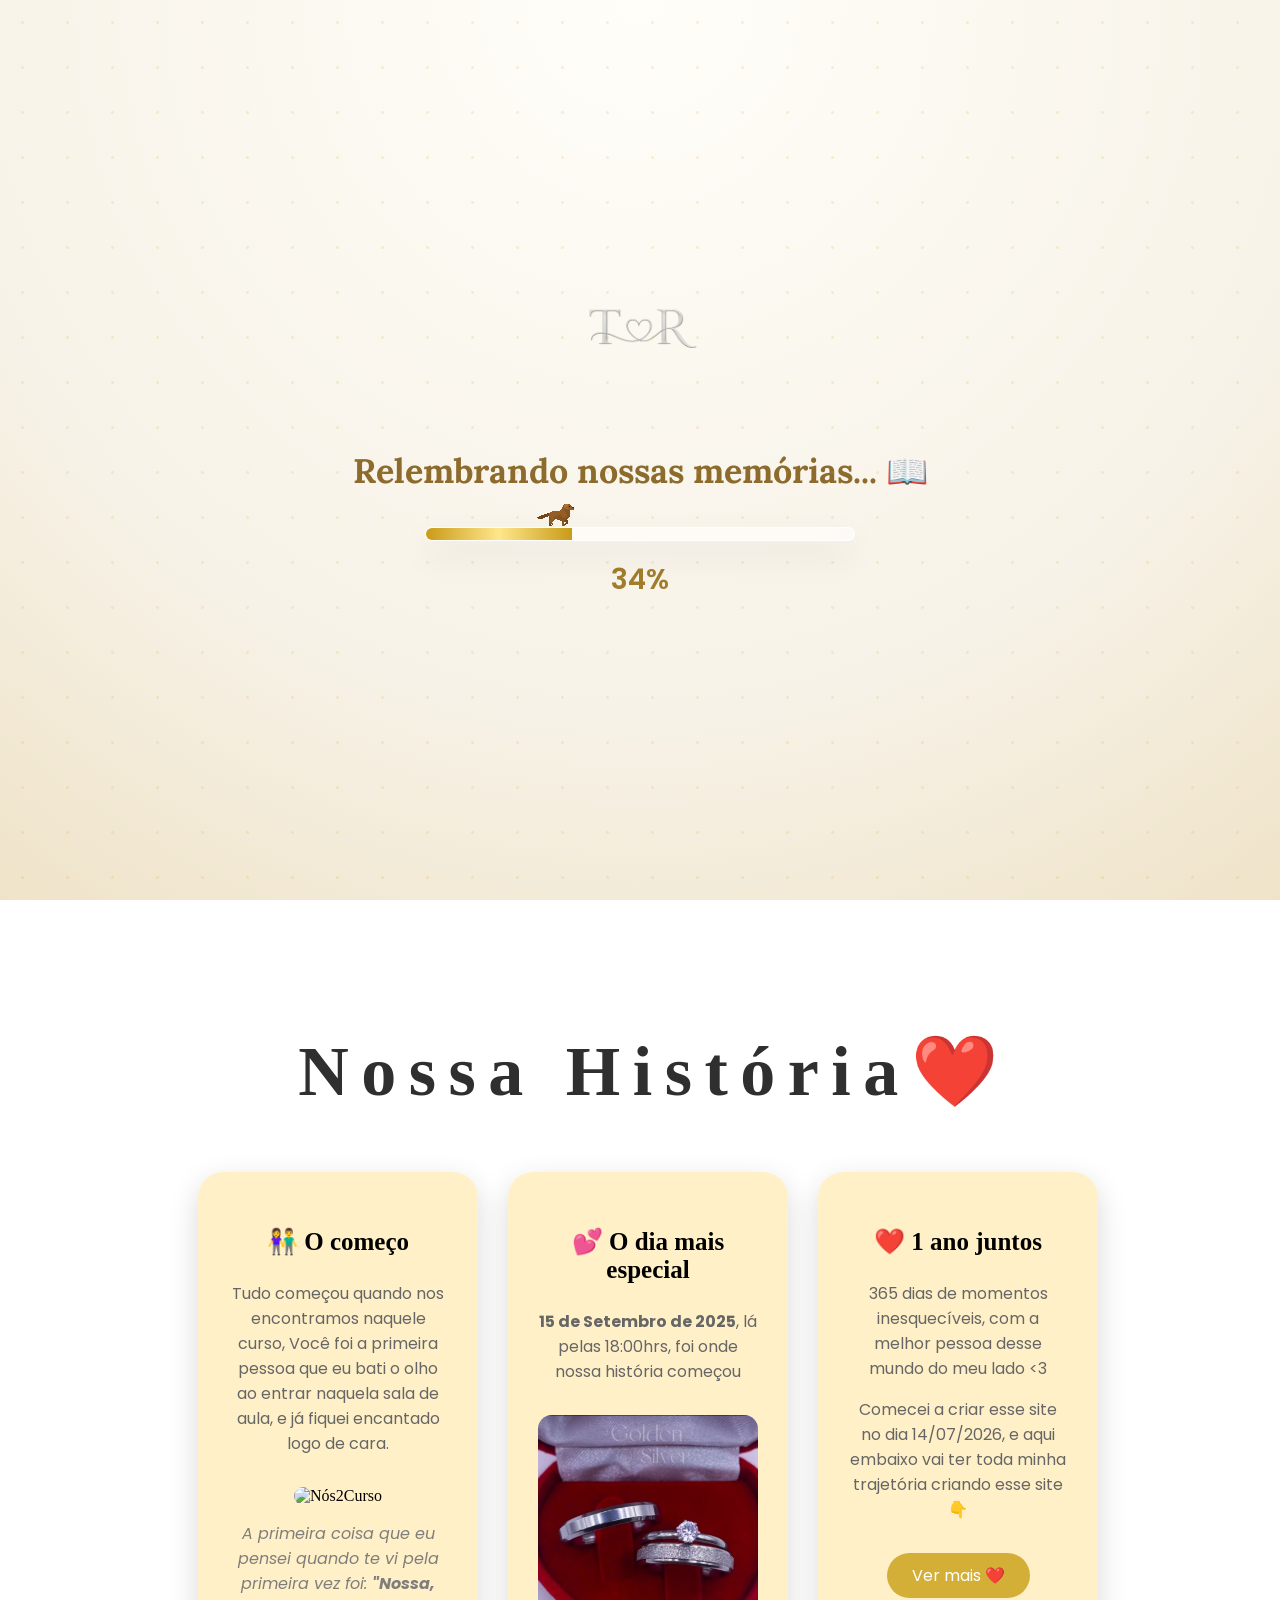
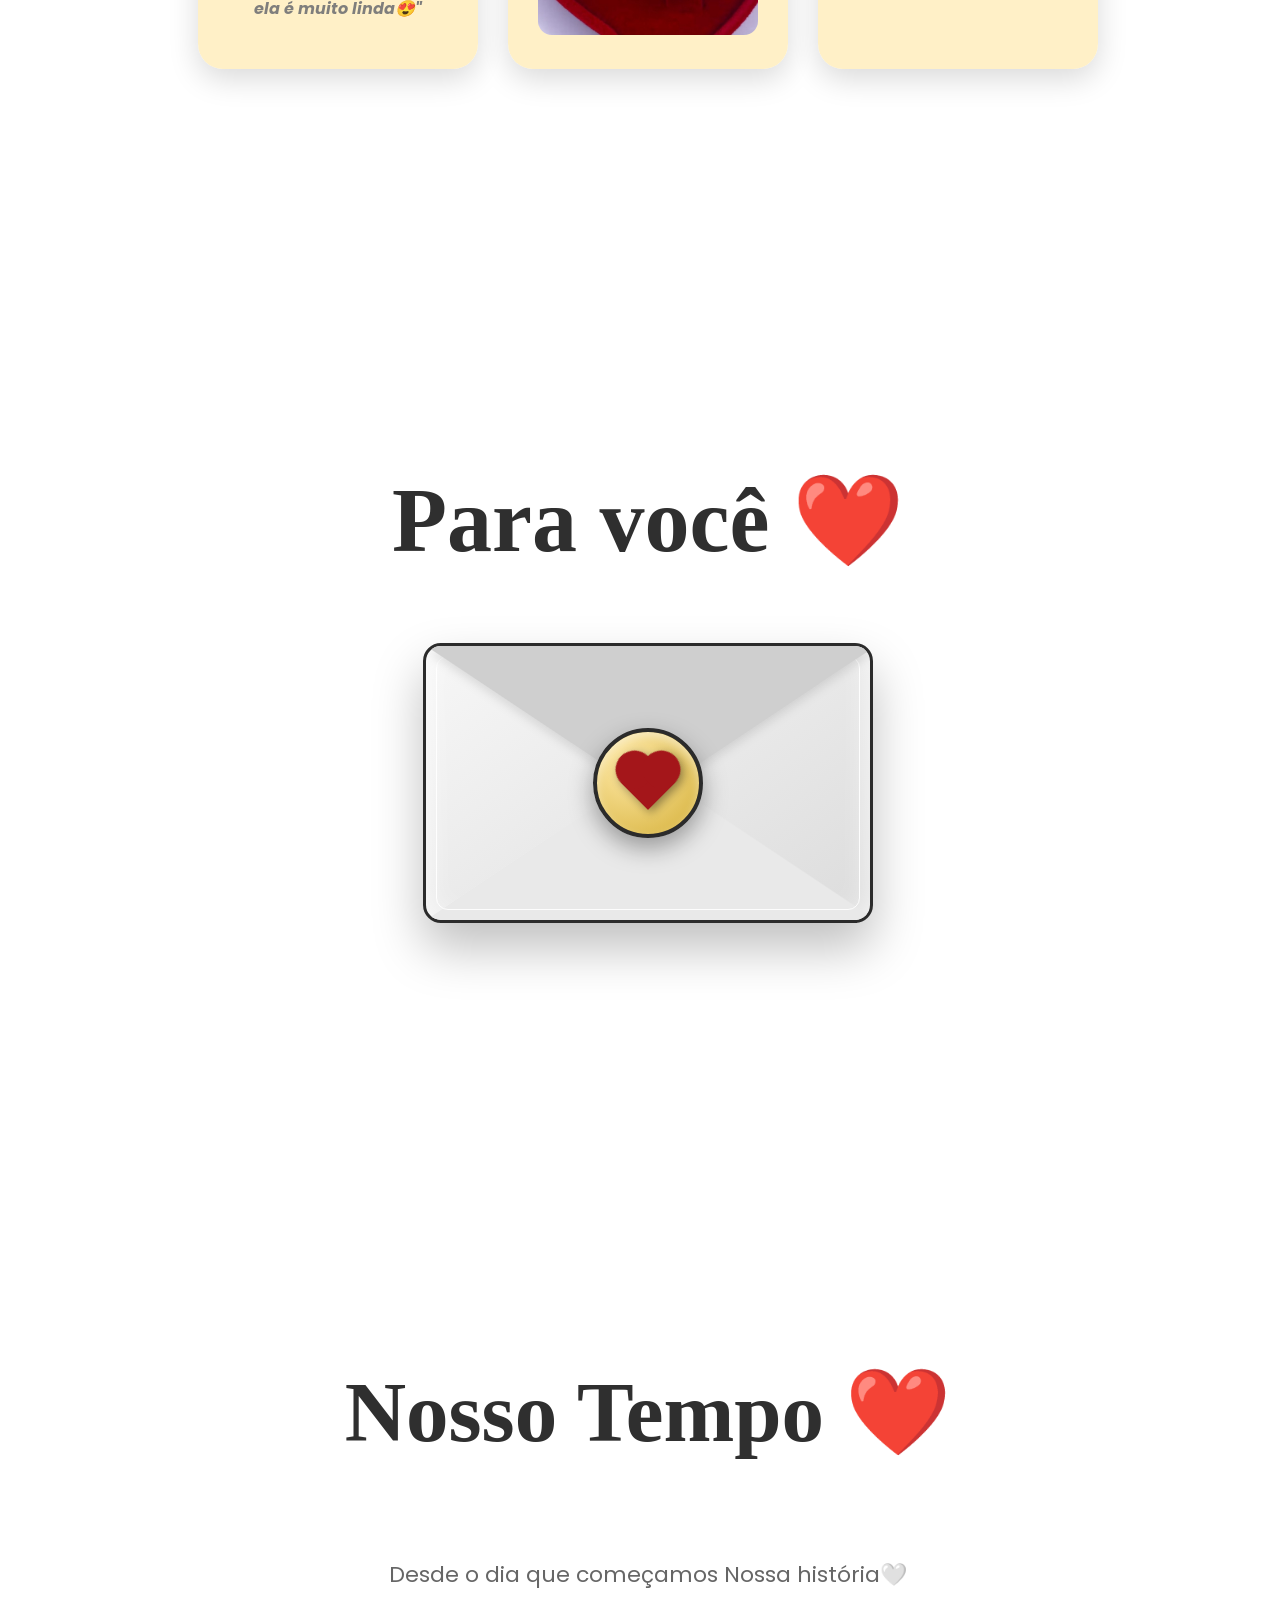
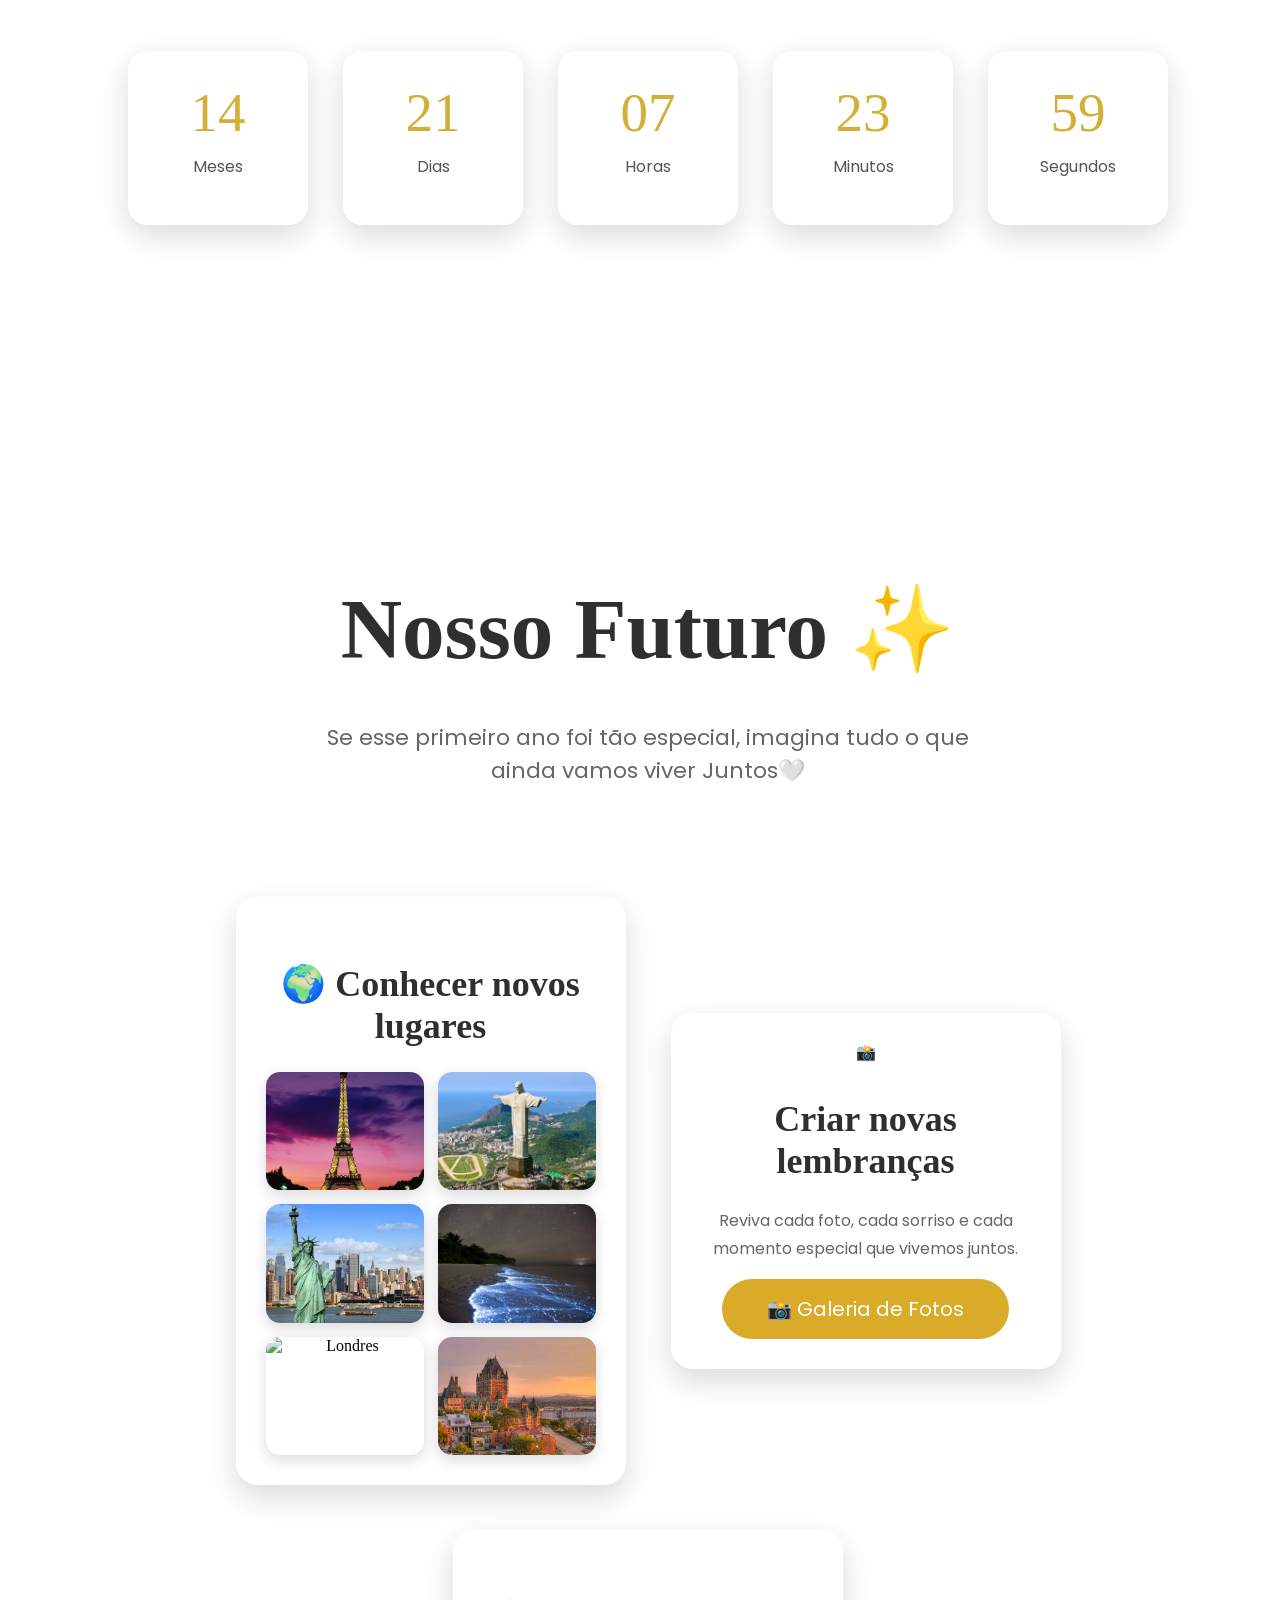
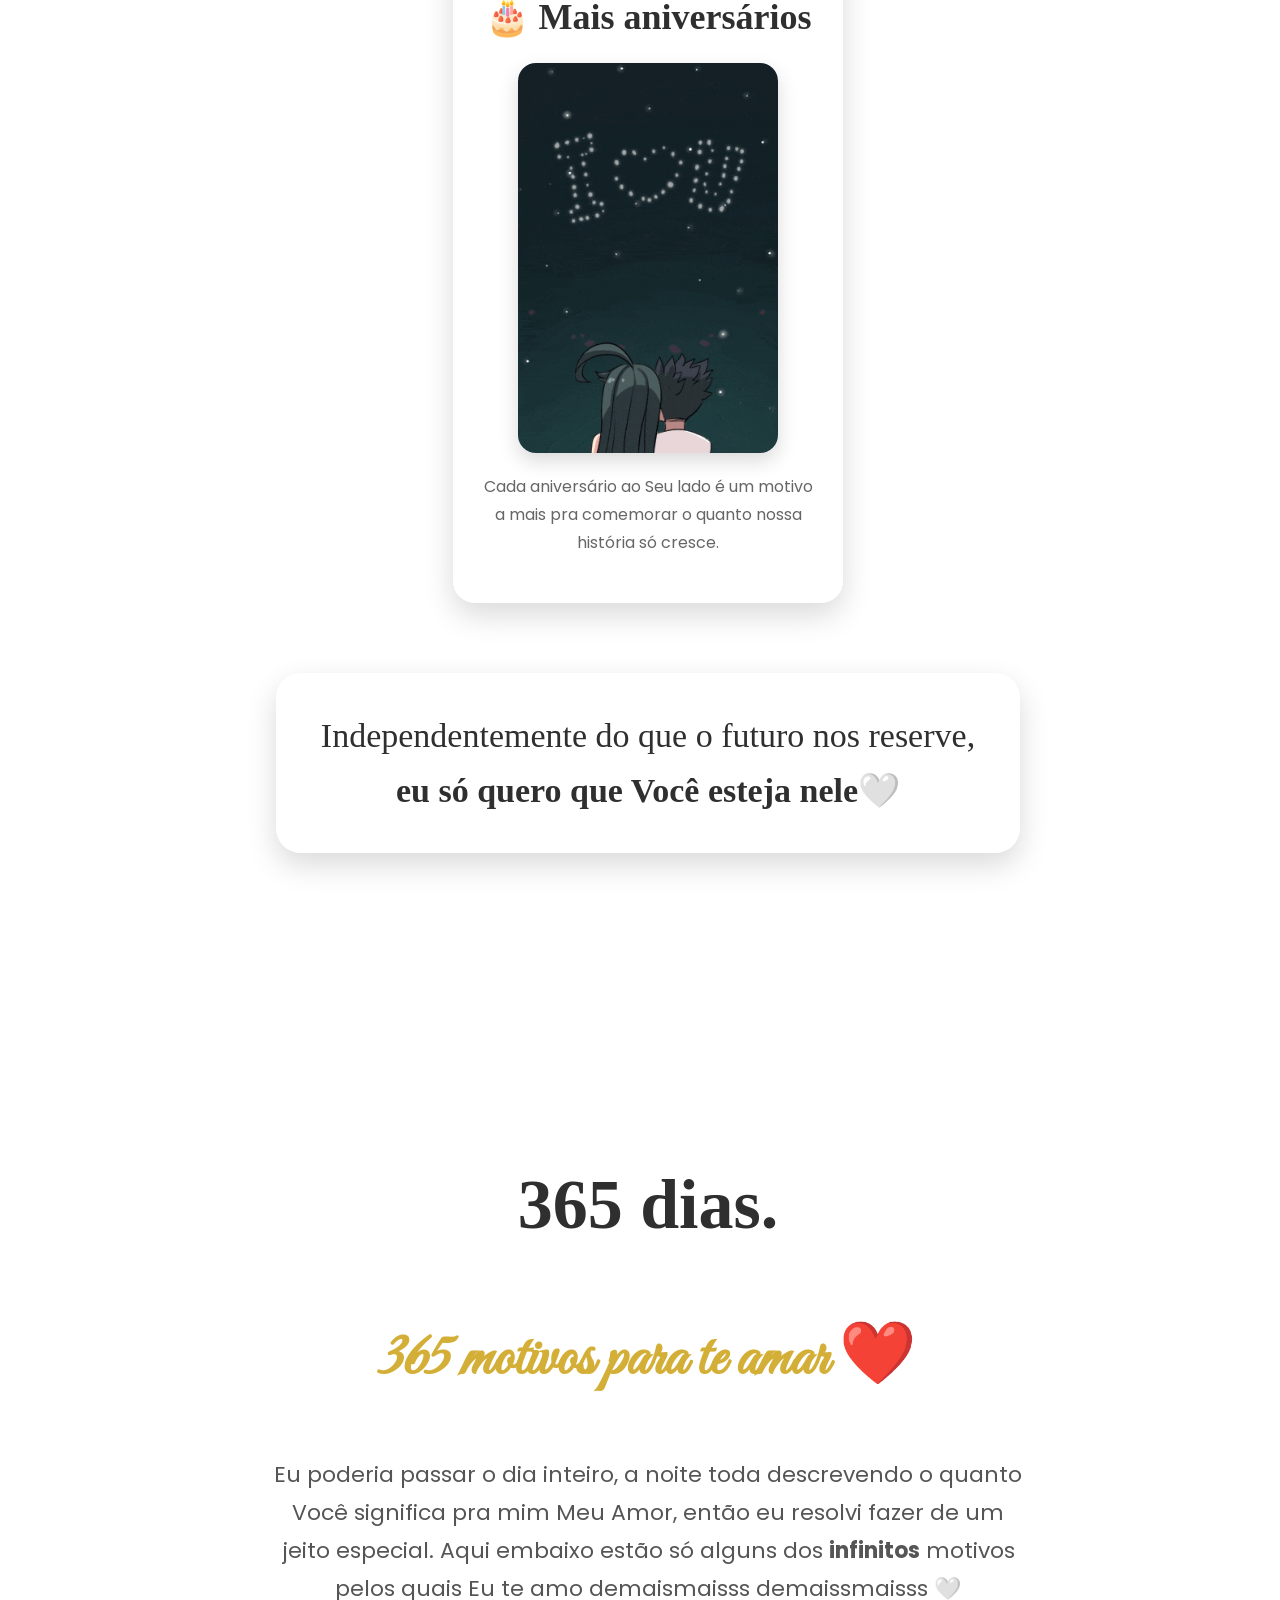
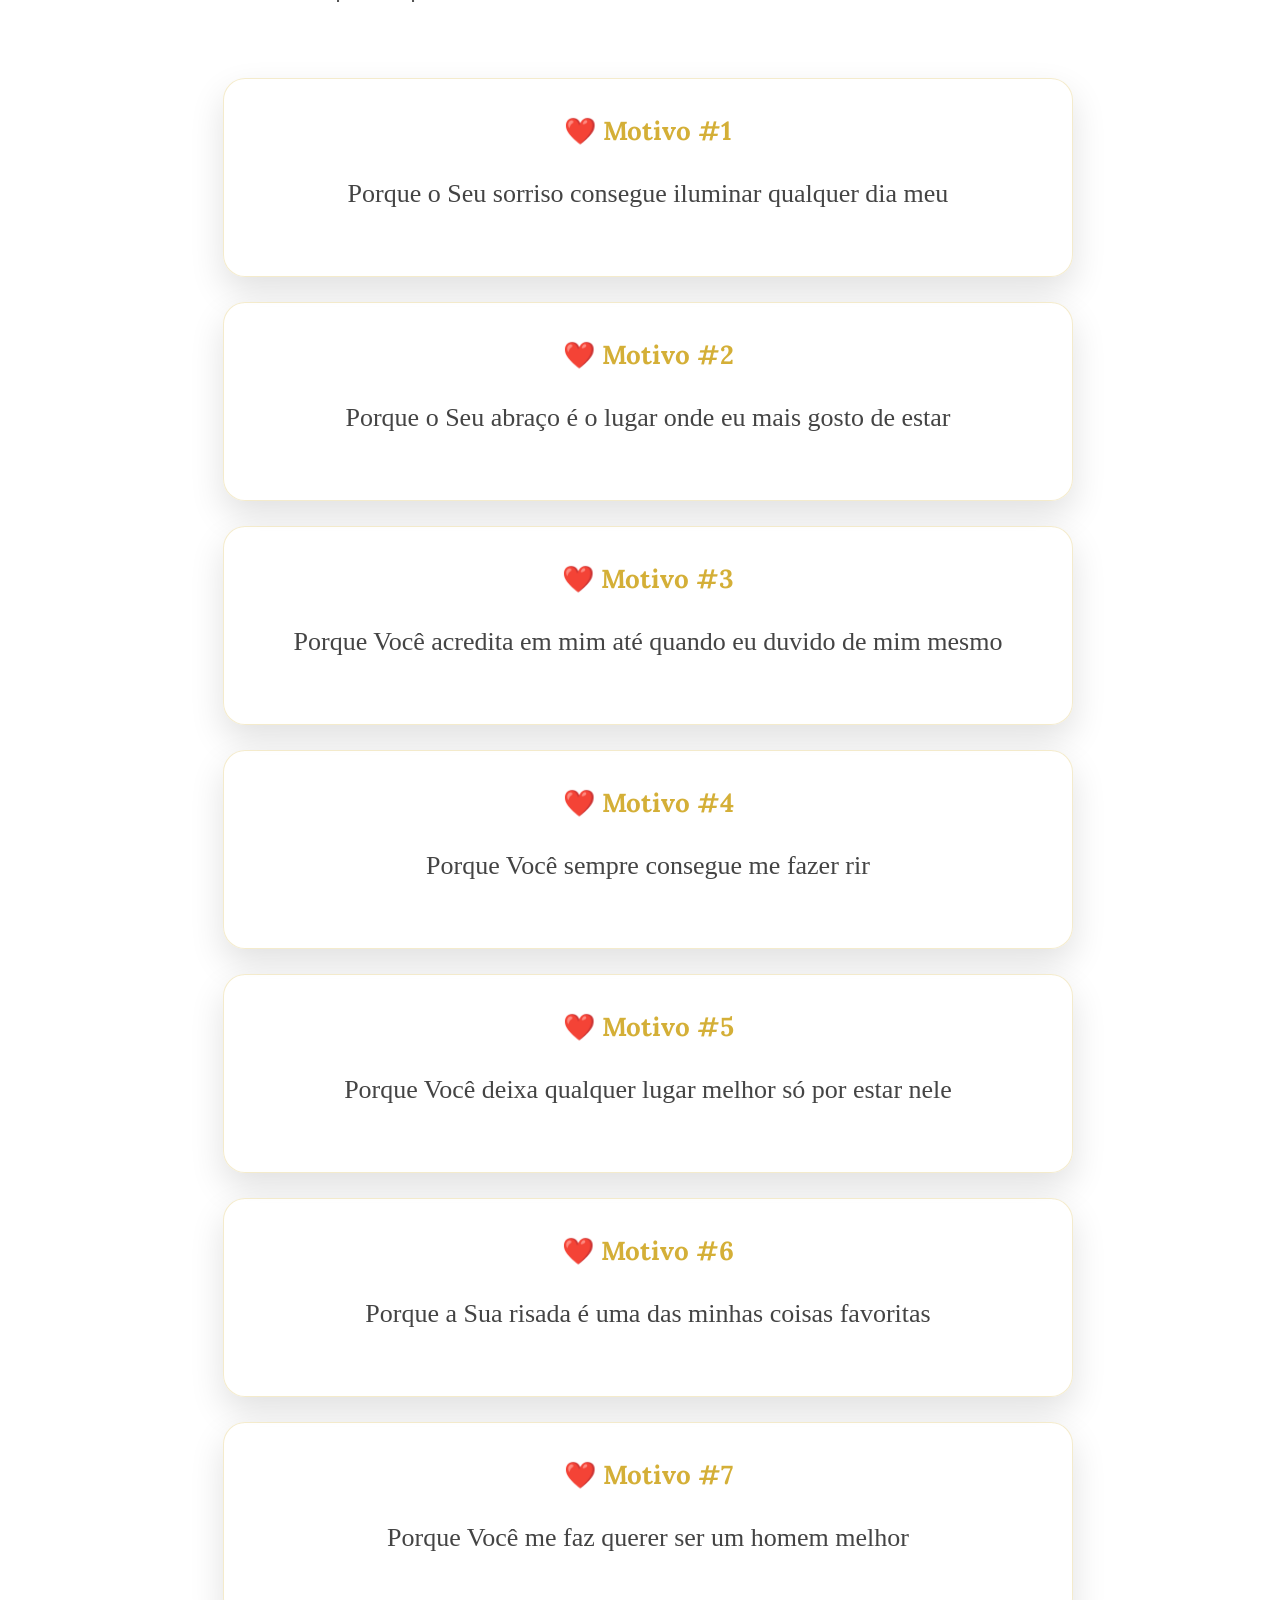
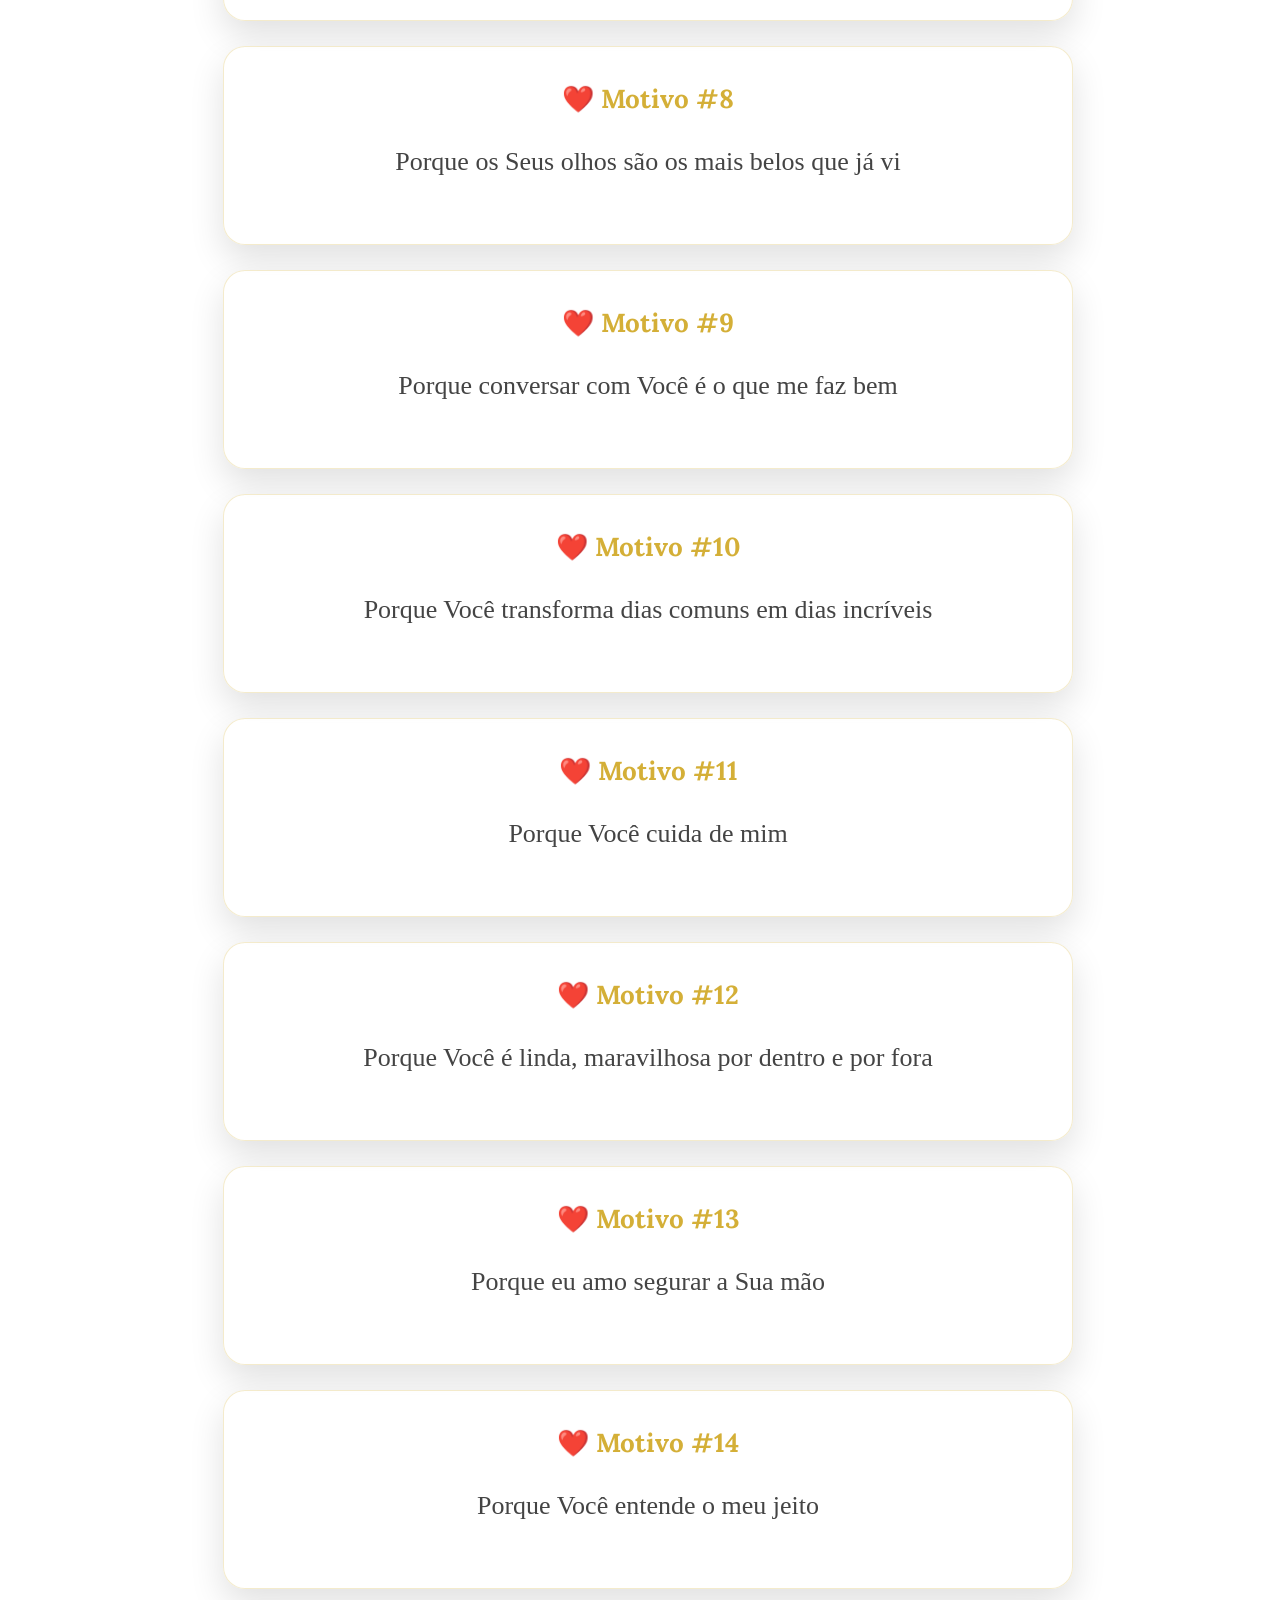
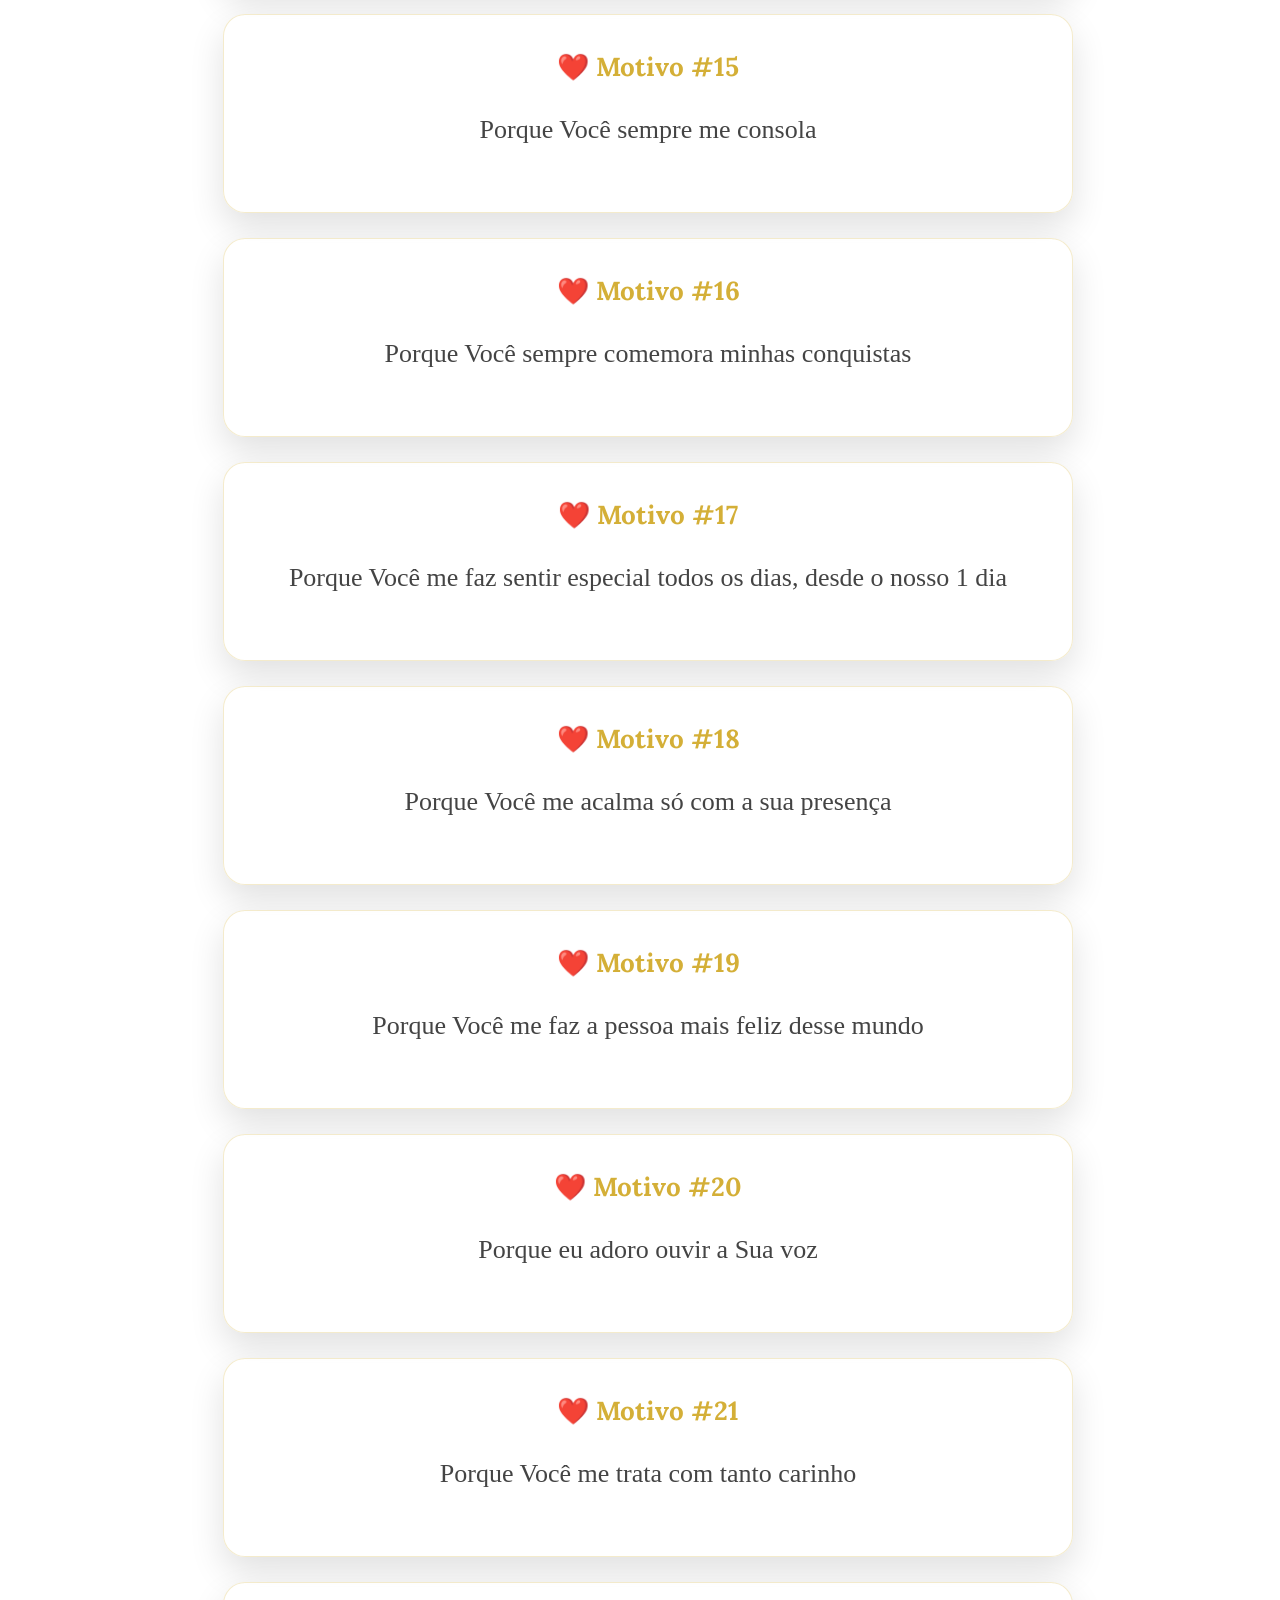
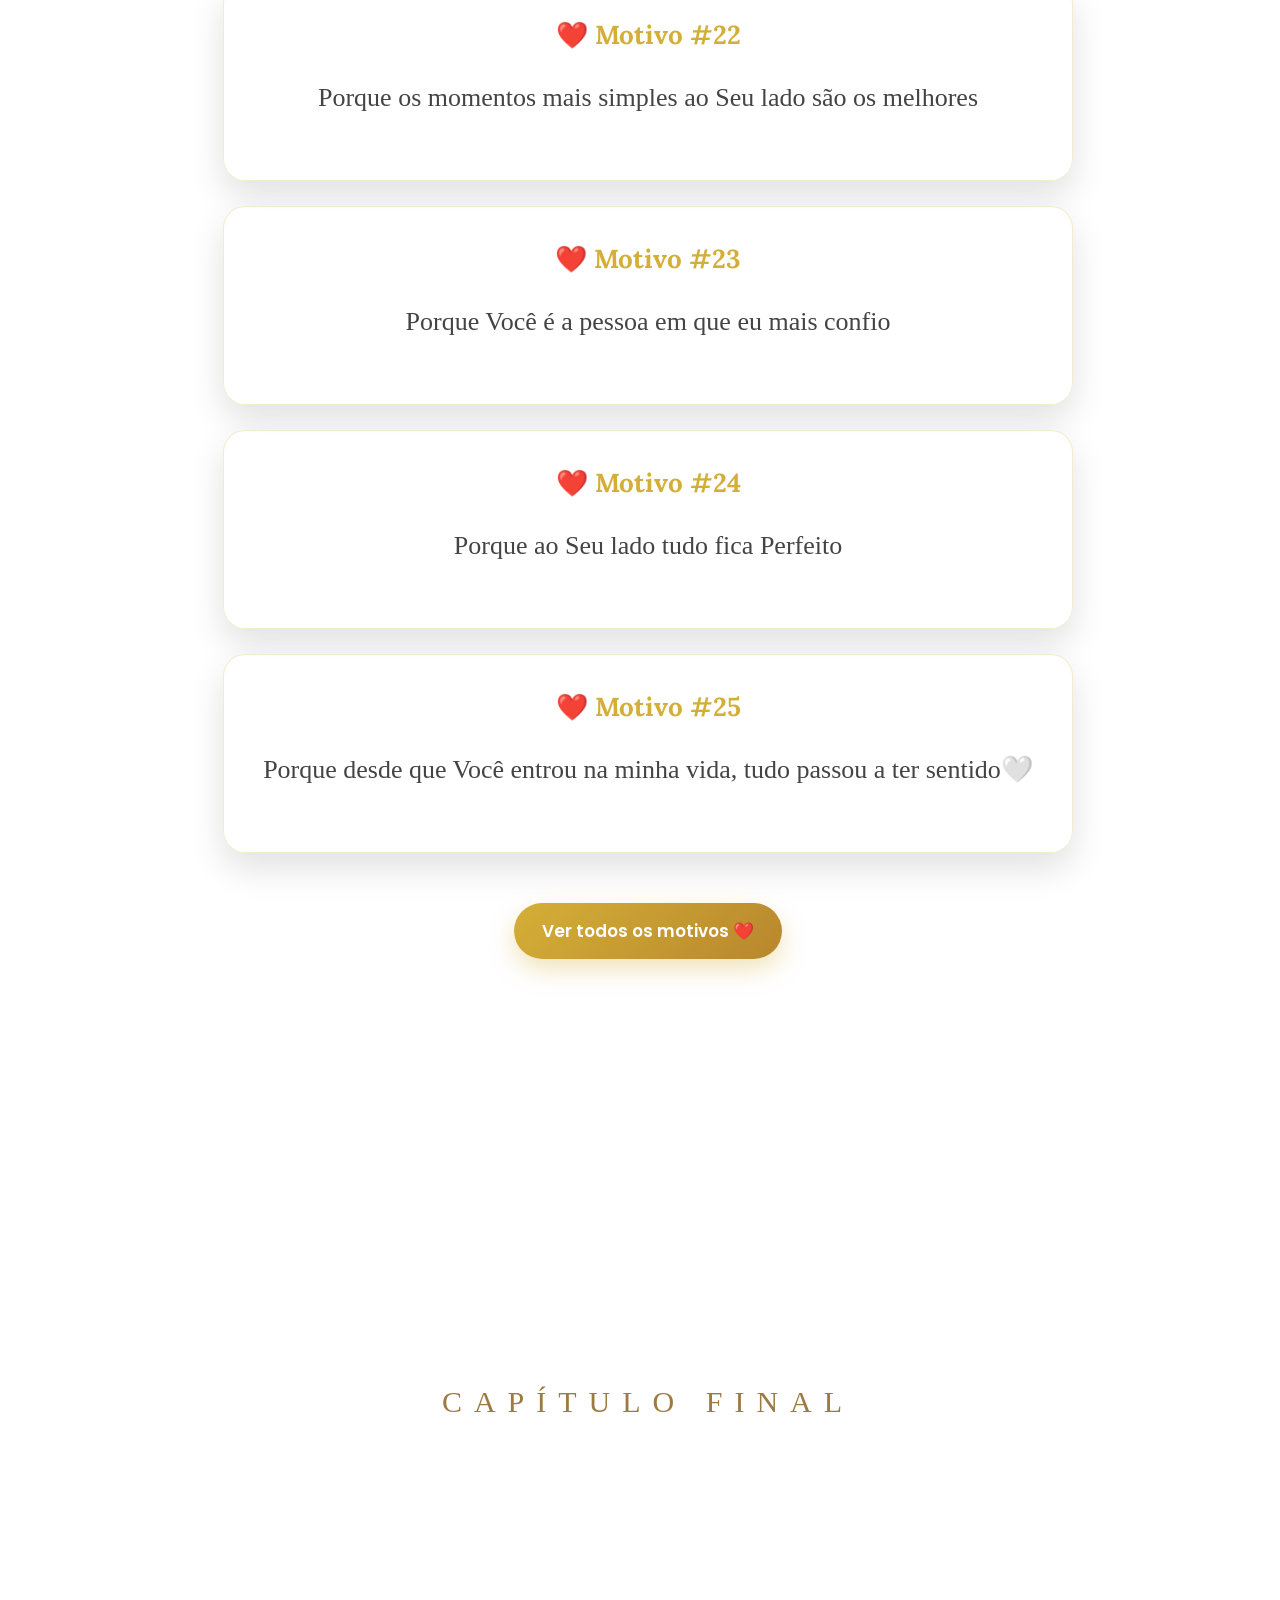
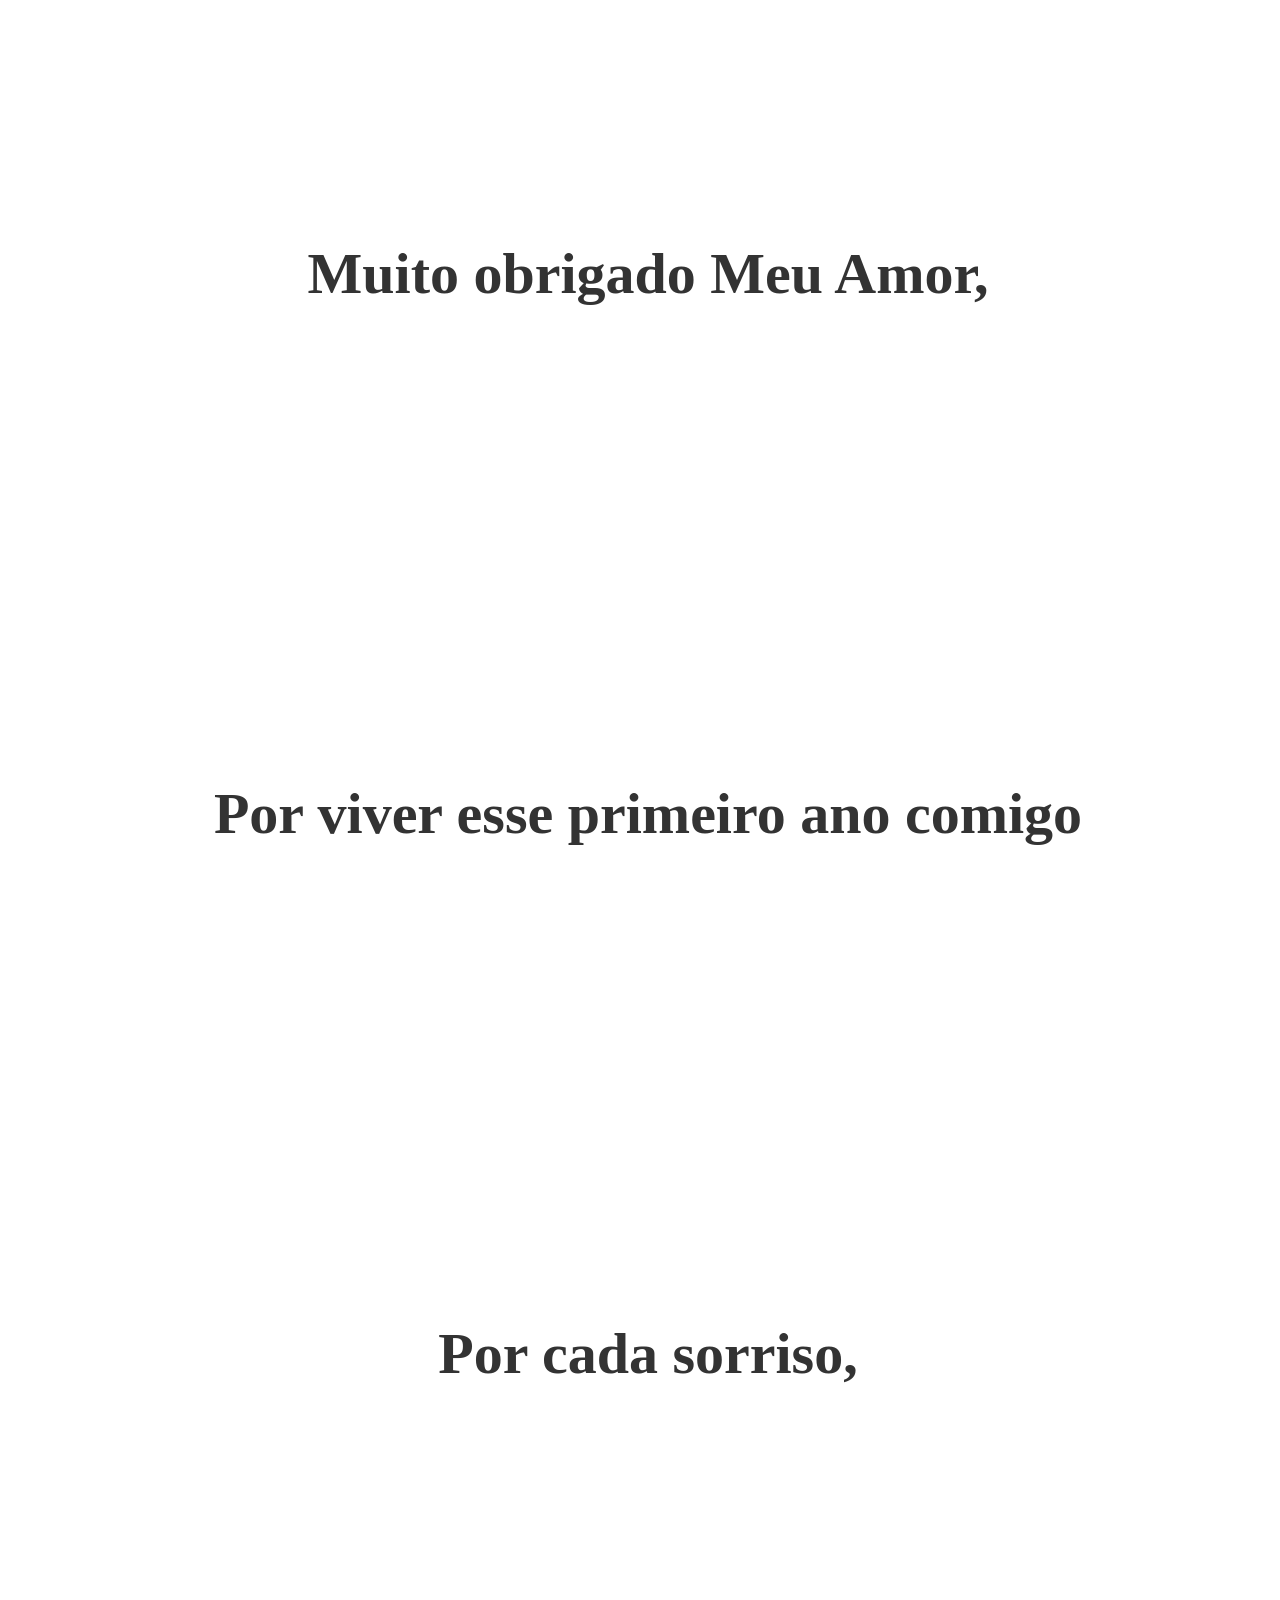
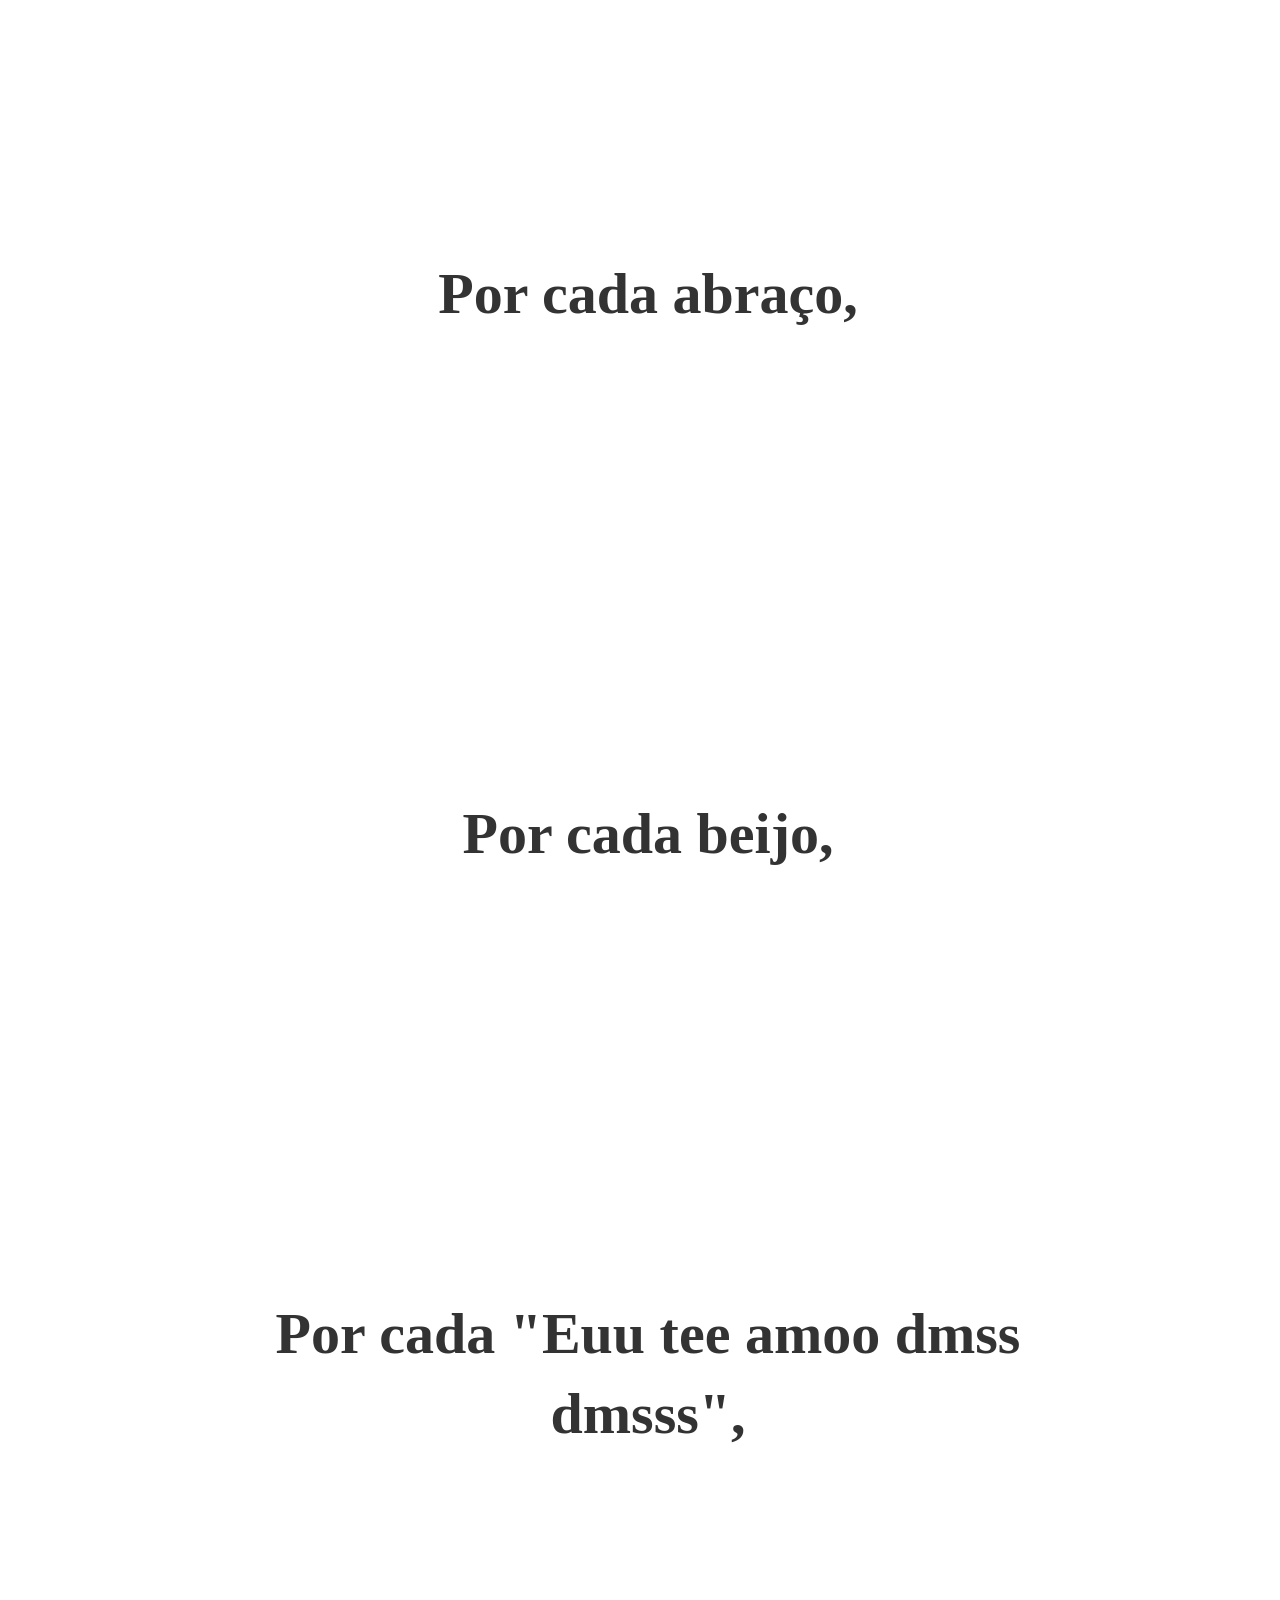
==== commit 5cccd3e2: "Fix image and button data-gif paths in index.html" ====
--- a/index.html
+++ b/index.html
@@ -83,7 +83,7 @@
             <b>15 de Setembro de 2025</b>, lá pelas 18:00hrs, foi onde nossa
             história começou
           </p>
-          <img src="Imagens/Alianca.jpg" alt="Aliança" />
+          <img src="Imagens/Aliança.jpg" alt="Aliança" />
         </div>
 
         <div class="momento">
@@ -477,7 +477,7 @@
       <button
         class="opcao-carinho"
         id="opcaoAbraco"
-        data-gif="Imagens/abraco.gif"
+        data-gif="Imagens/abraço.gif"
         aria-label="Abraço"
       >
         🤗
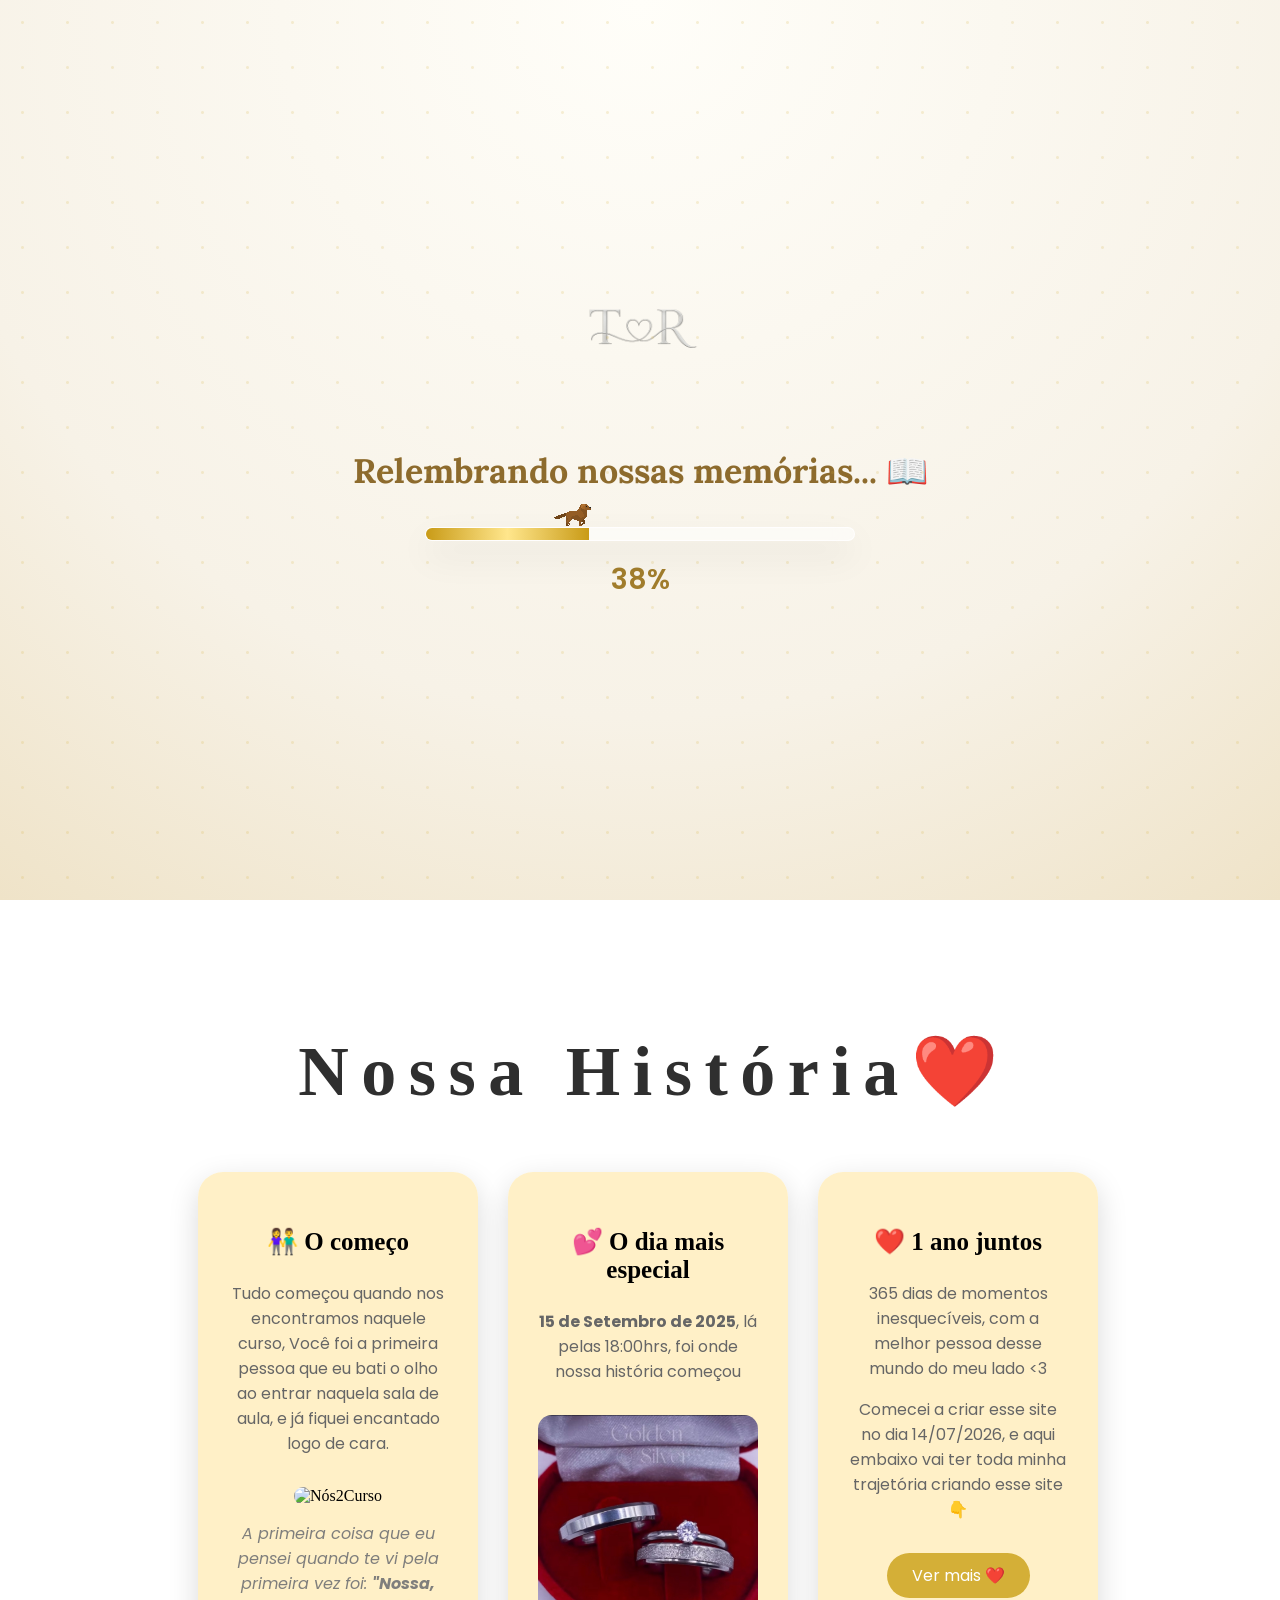
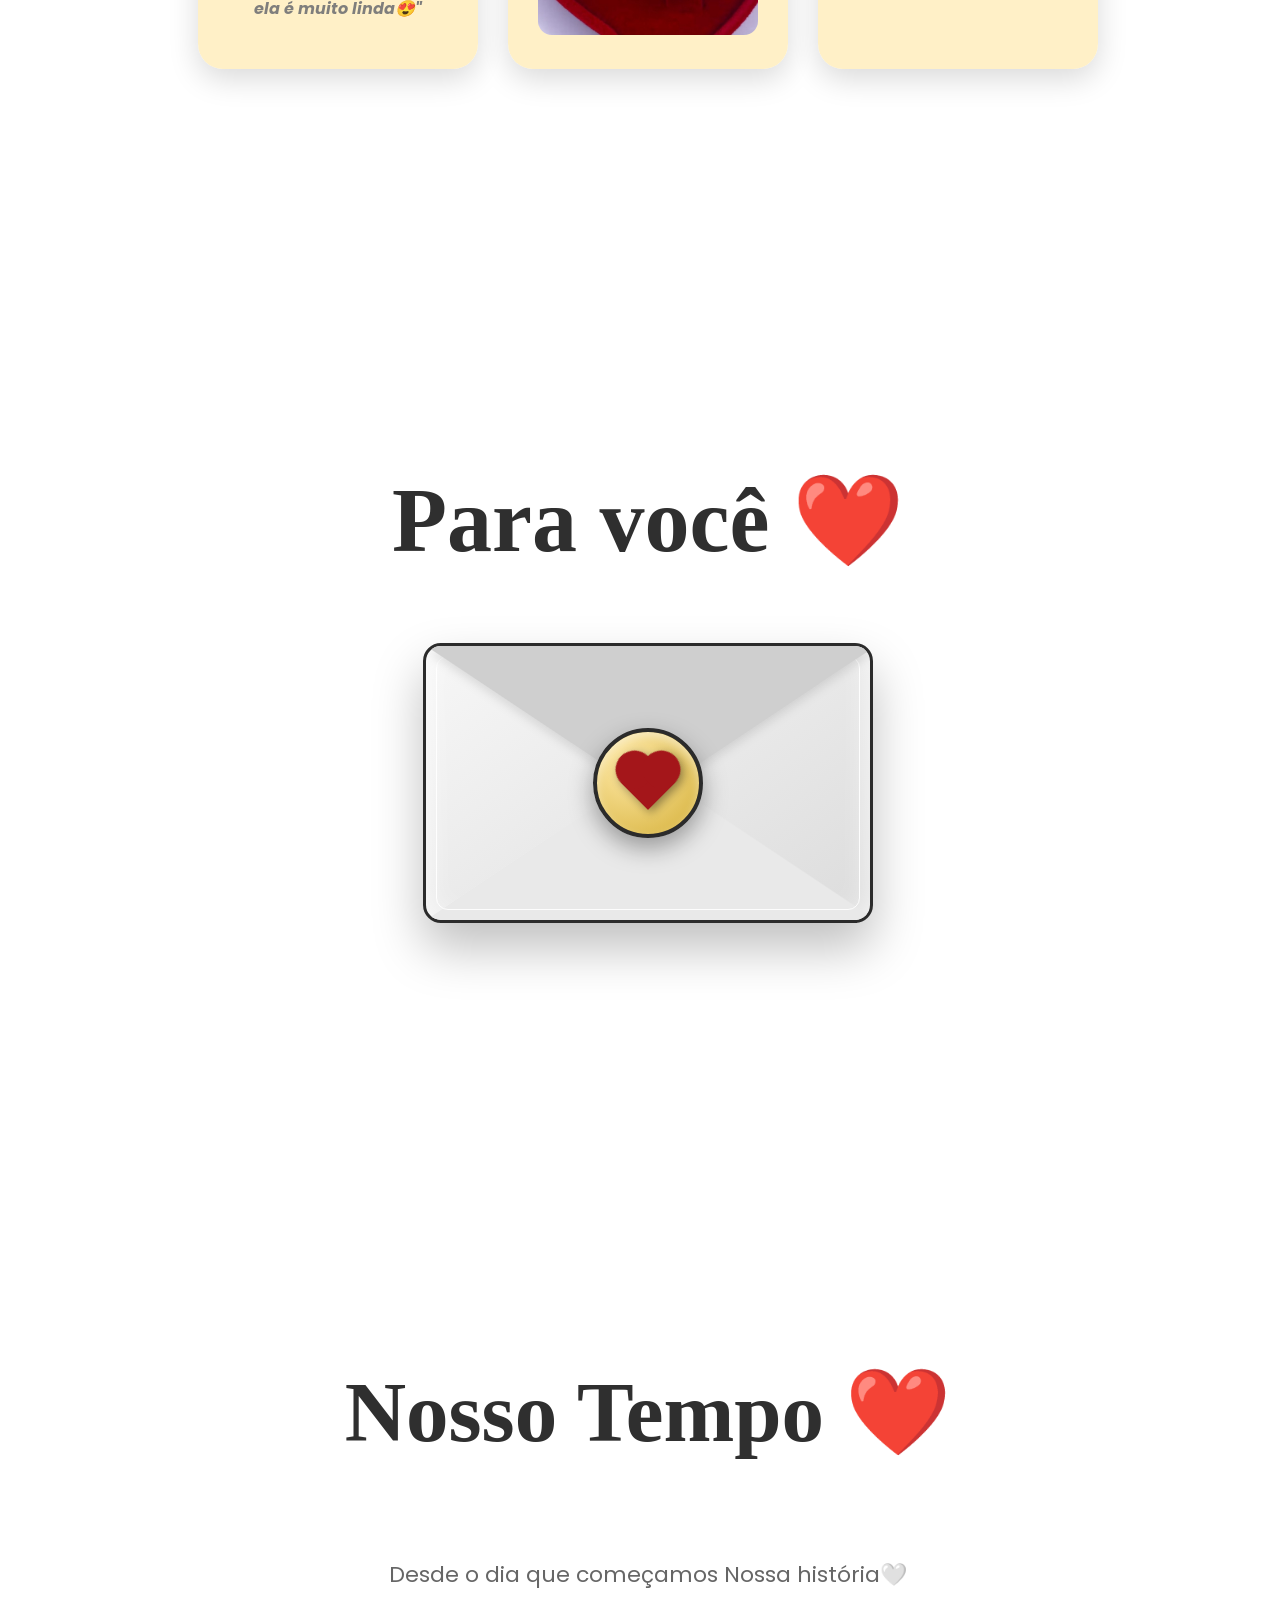
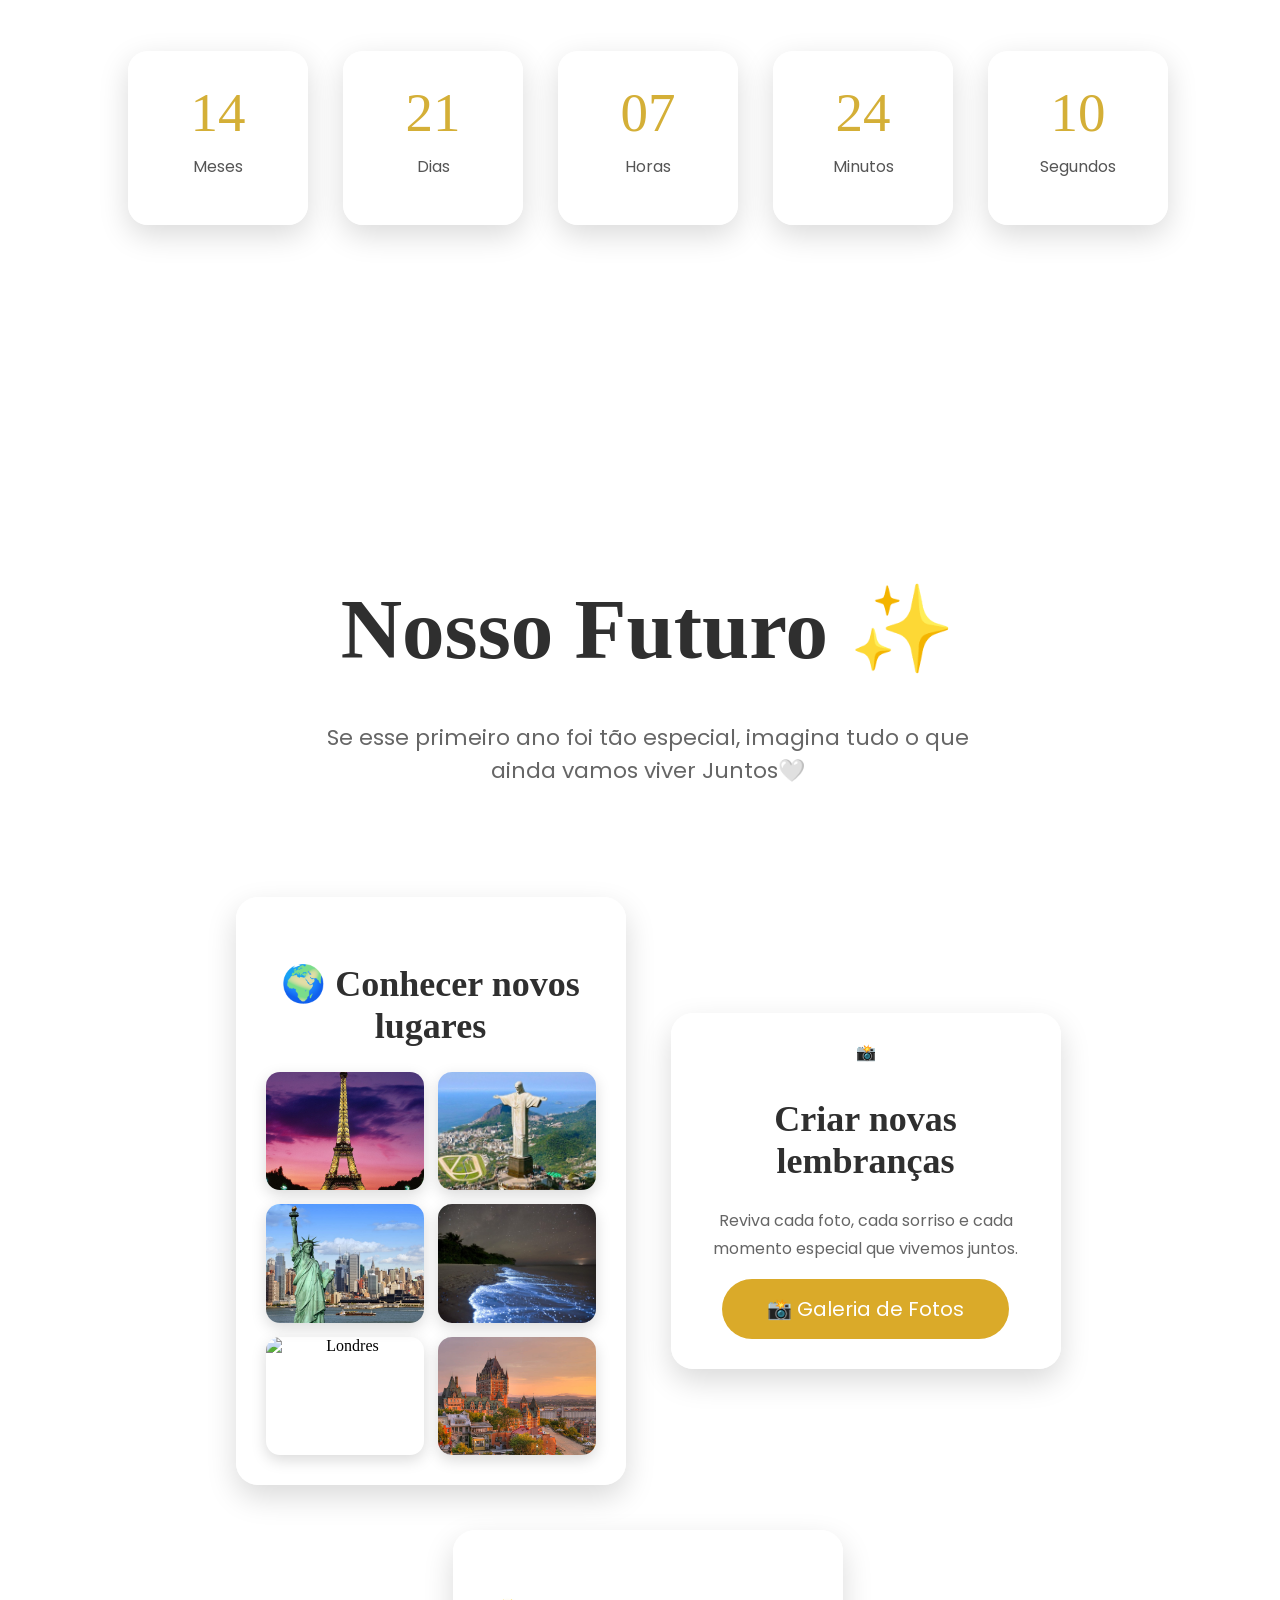
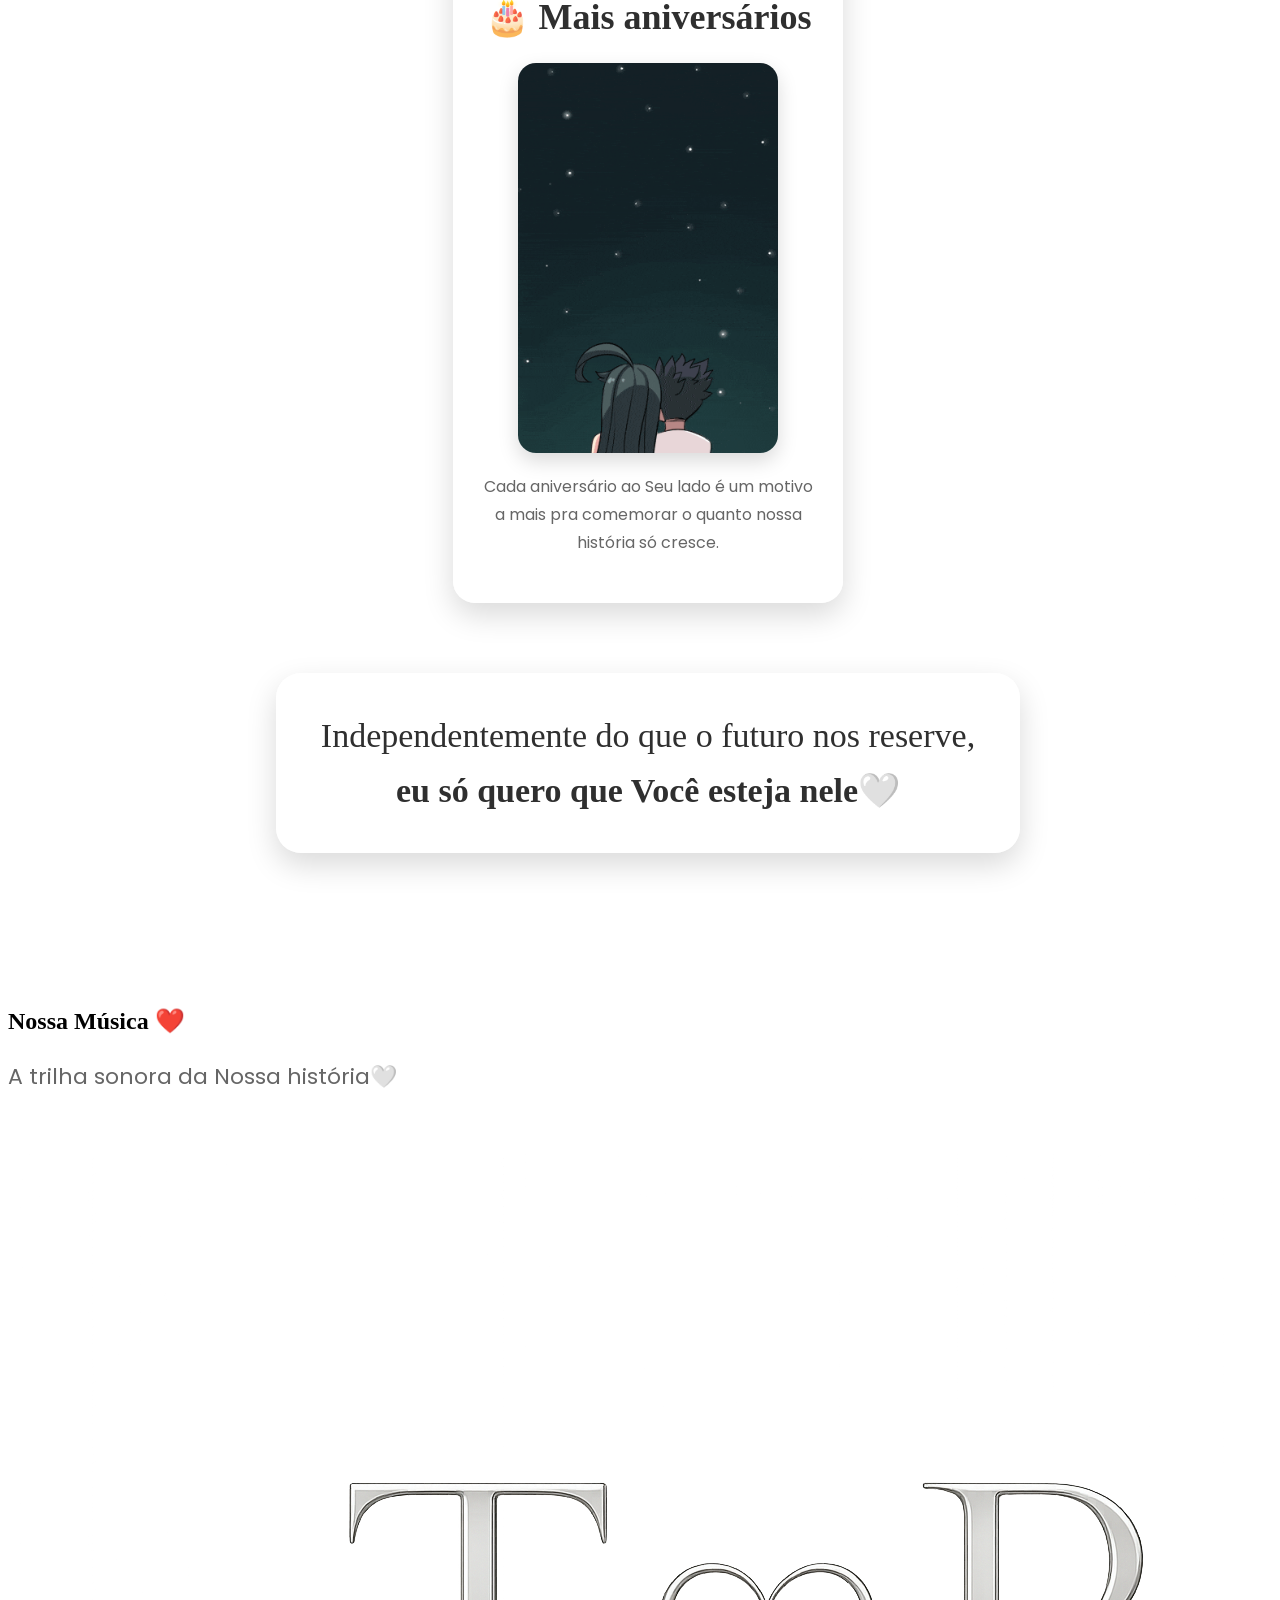
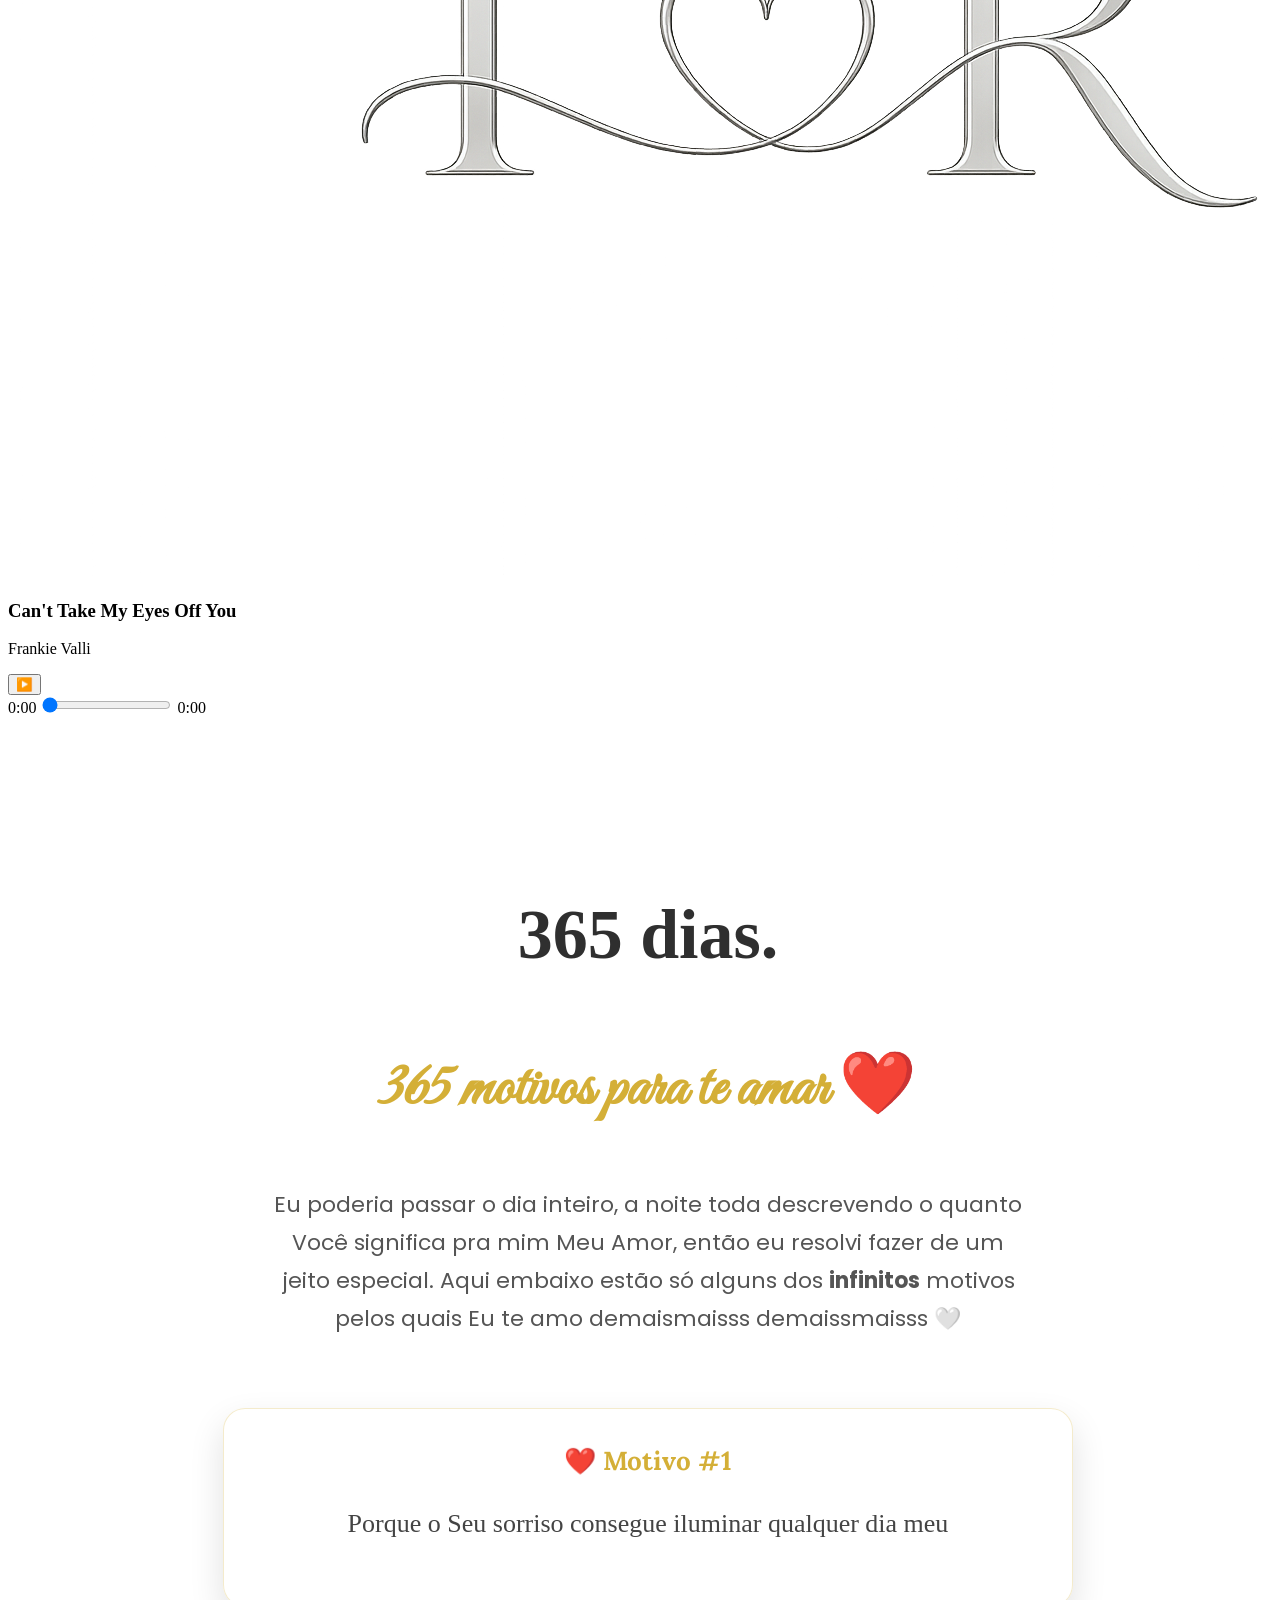
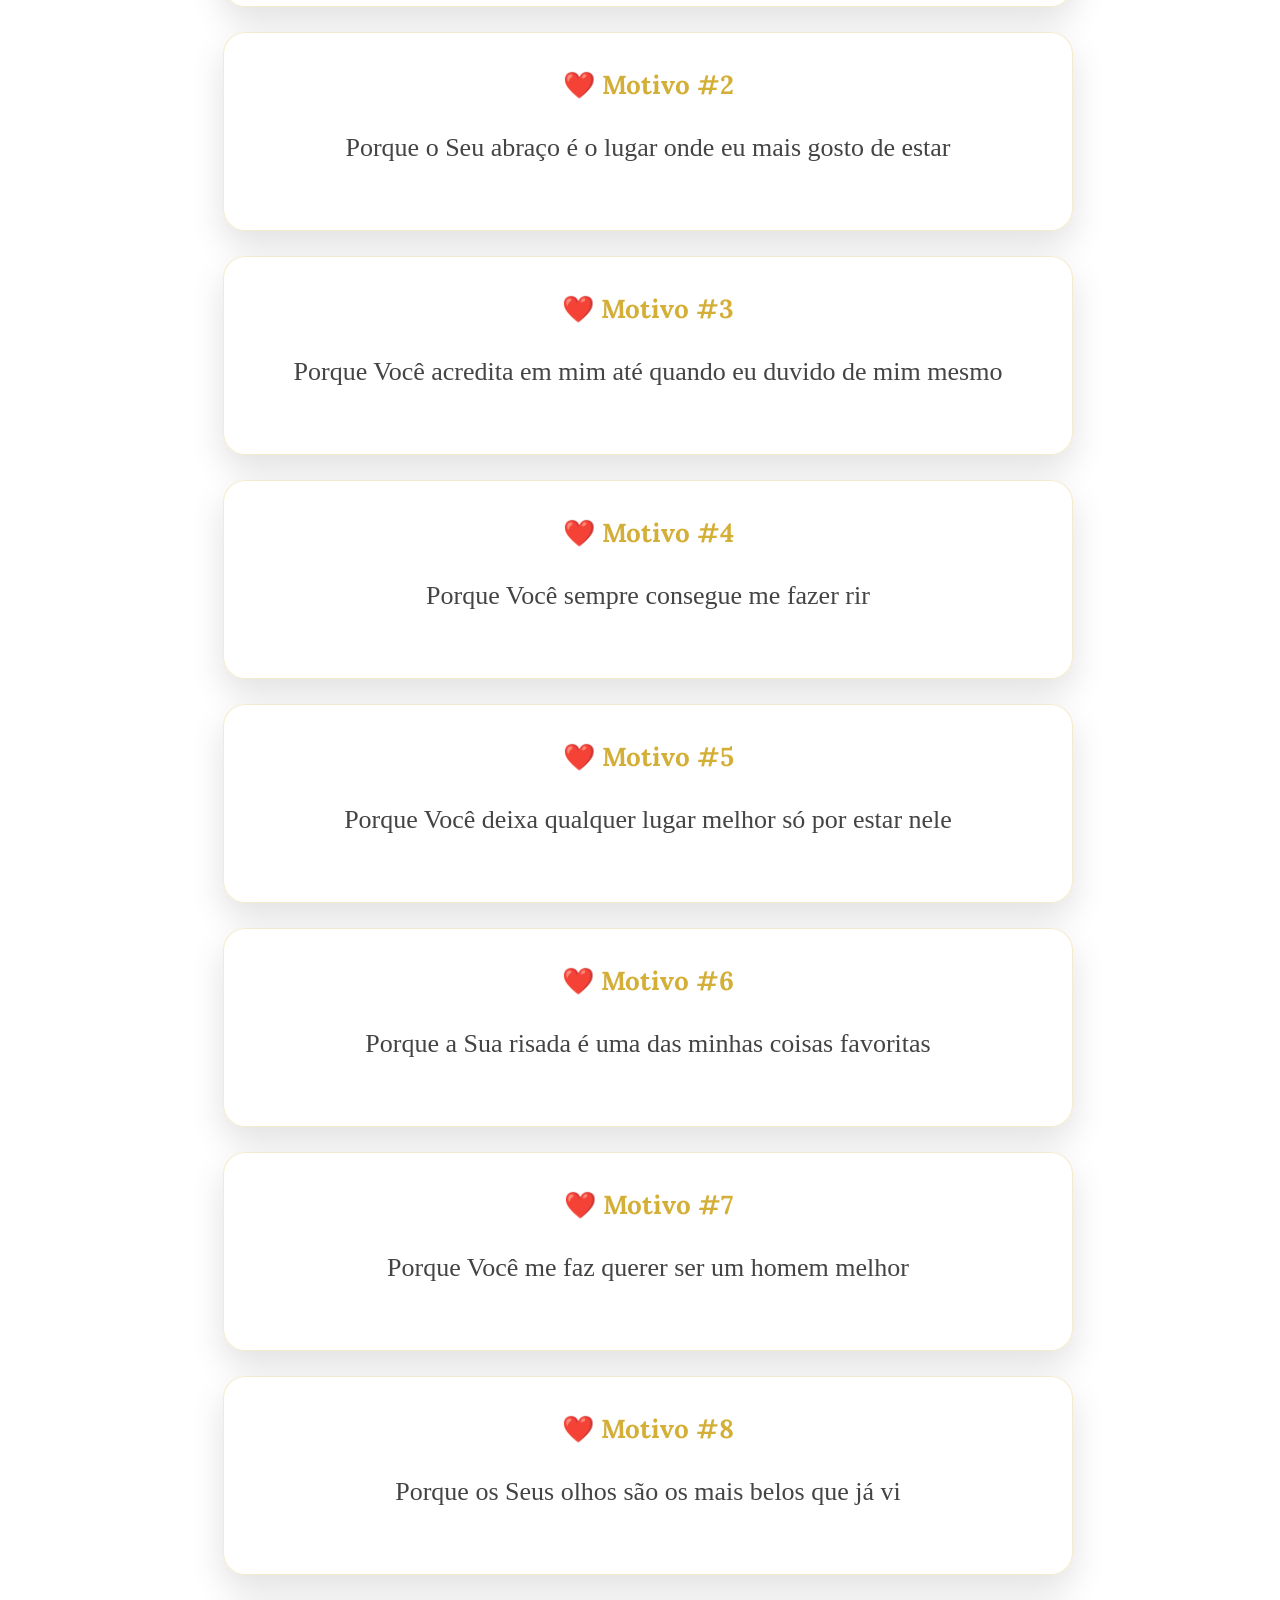
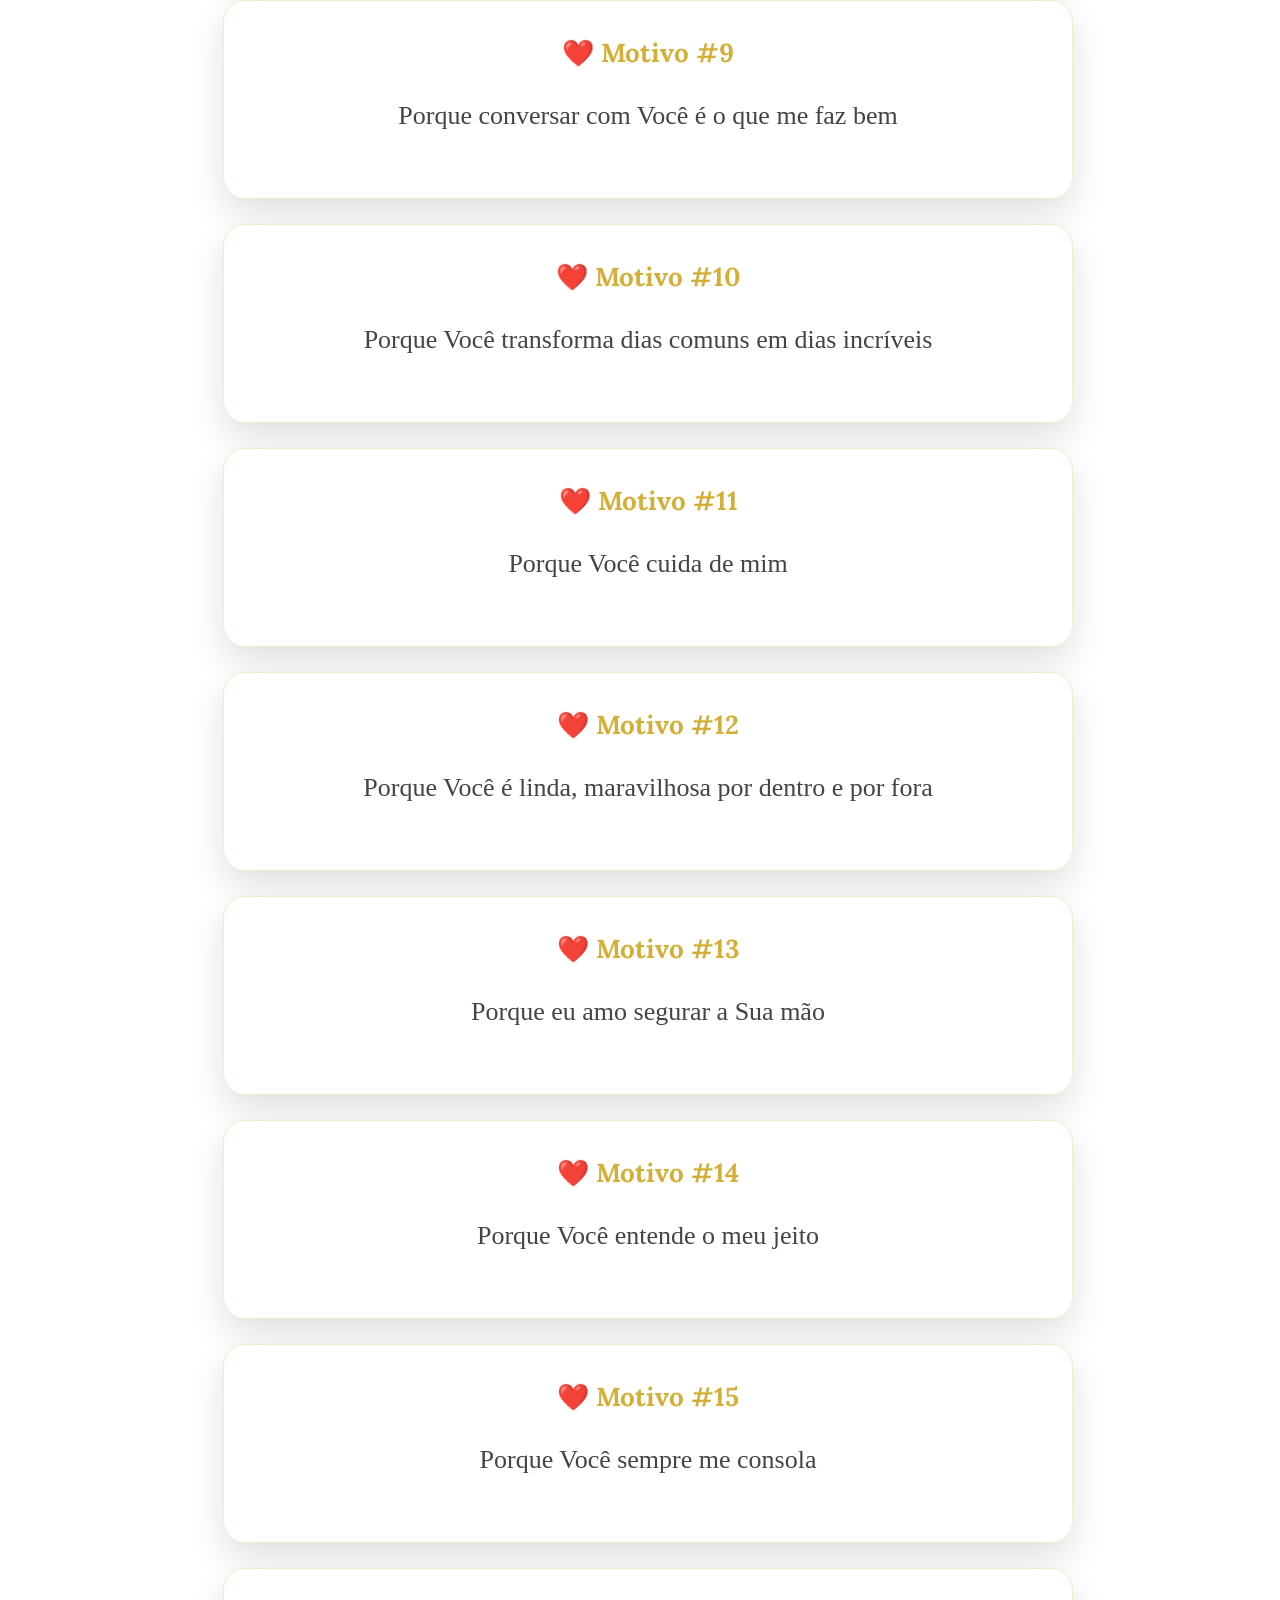
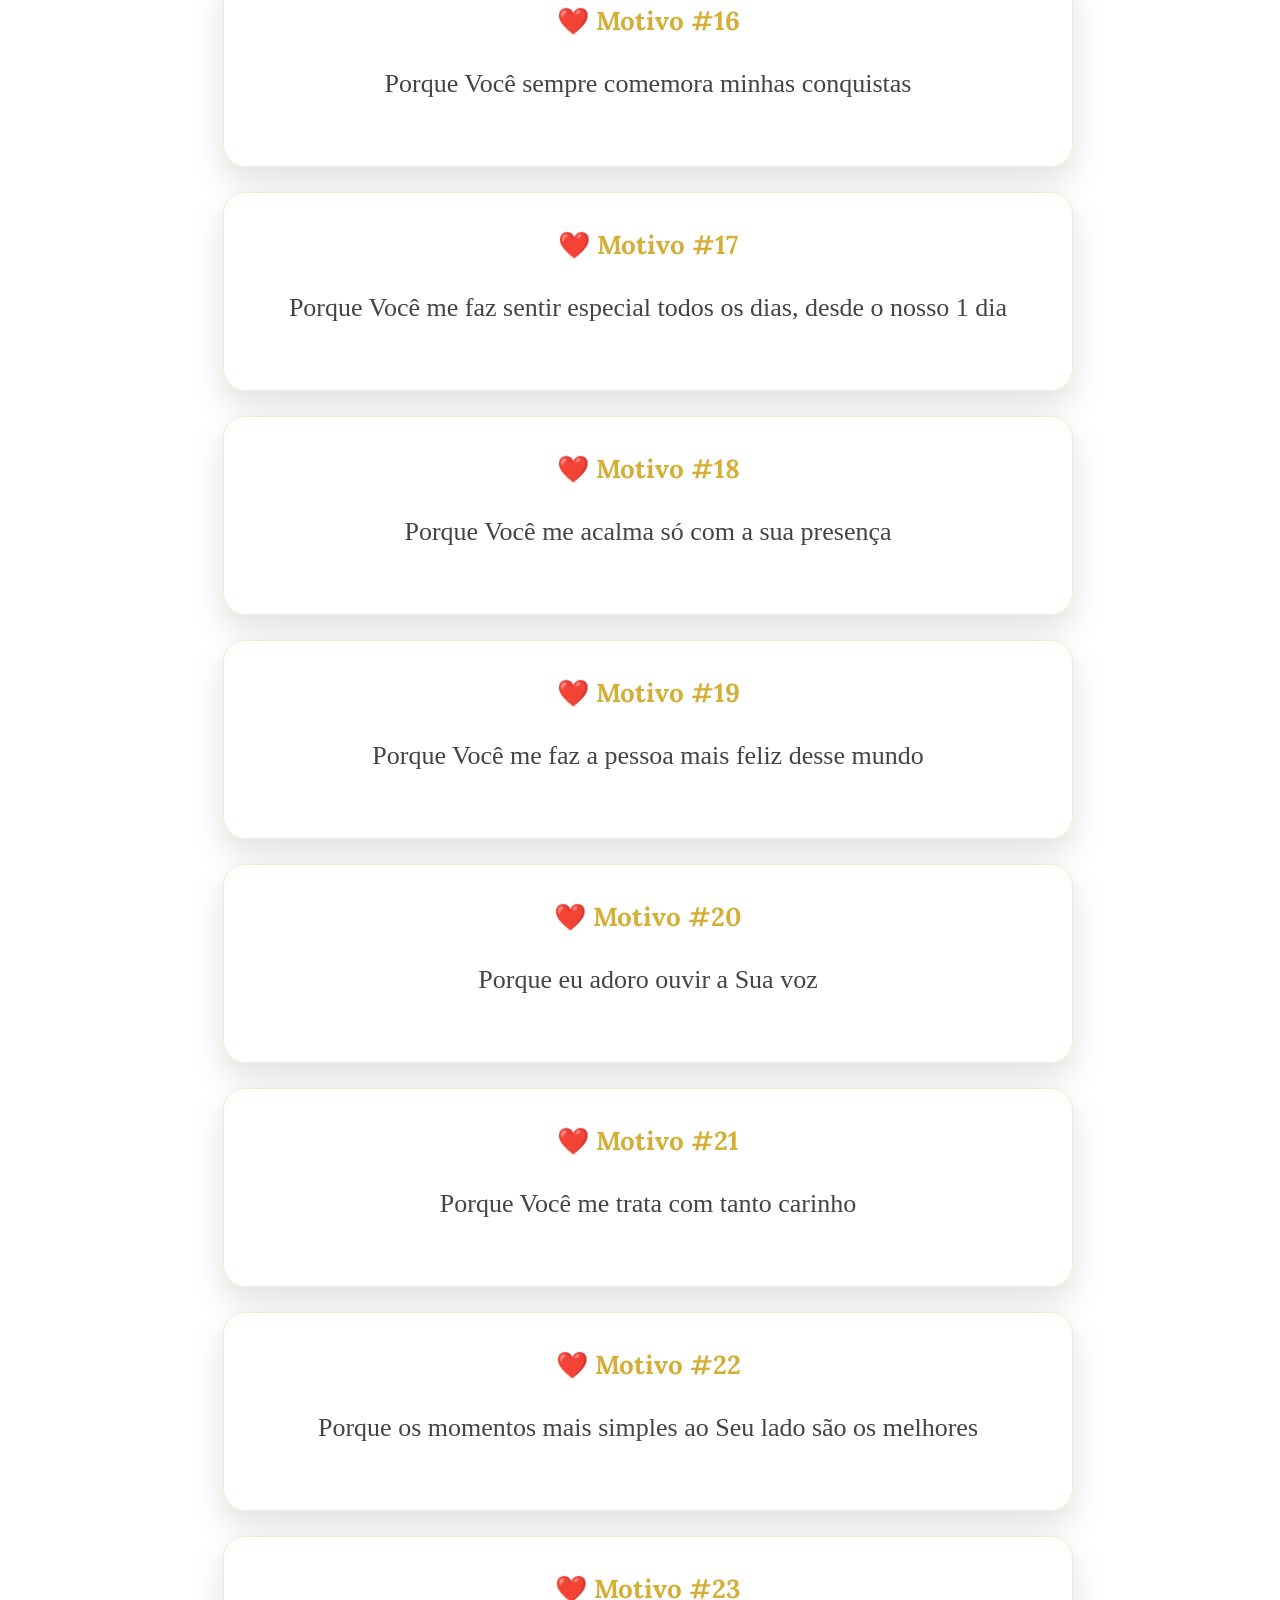
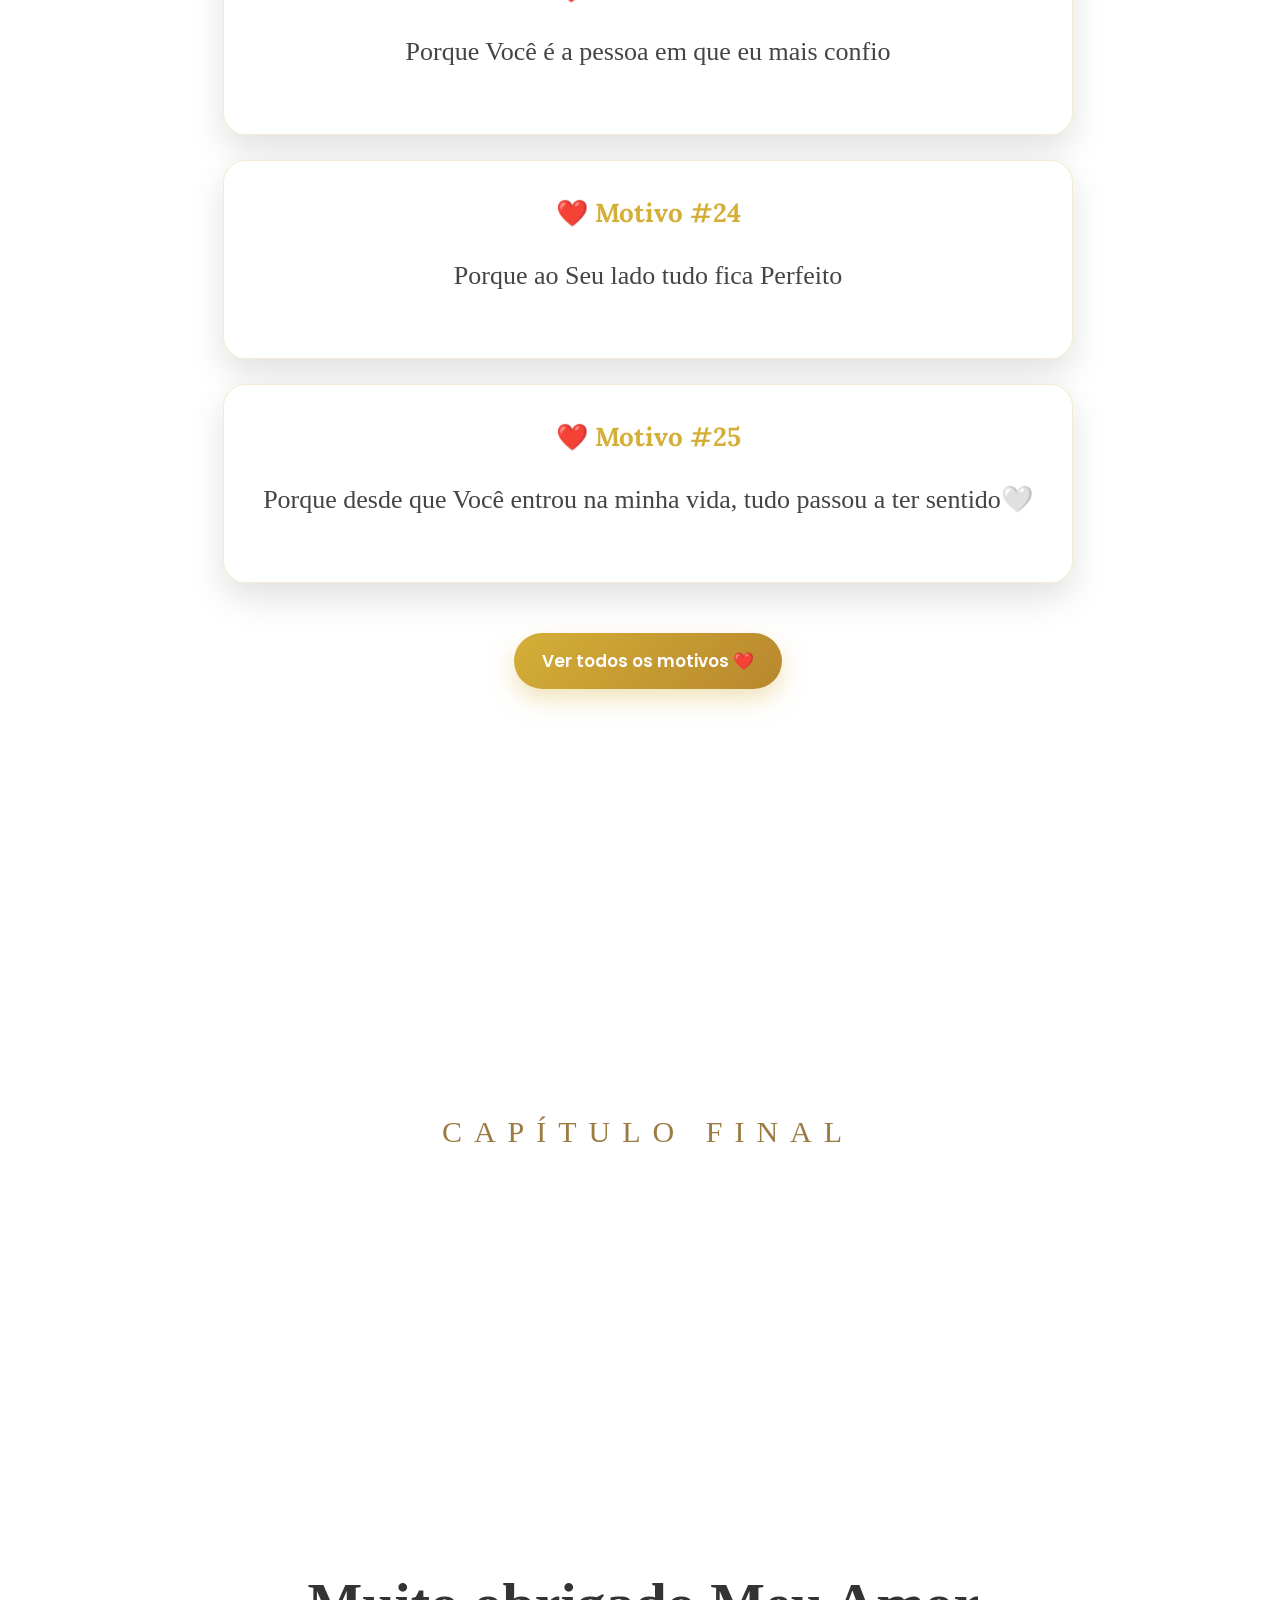
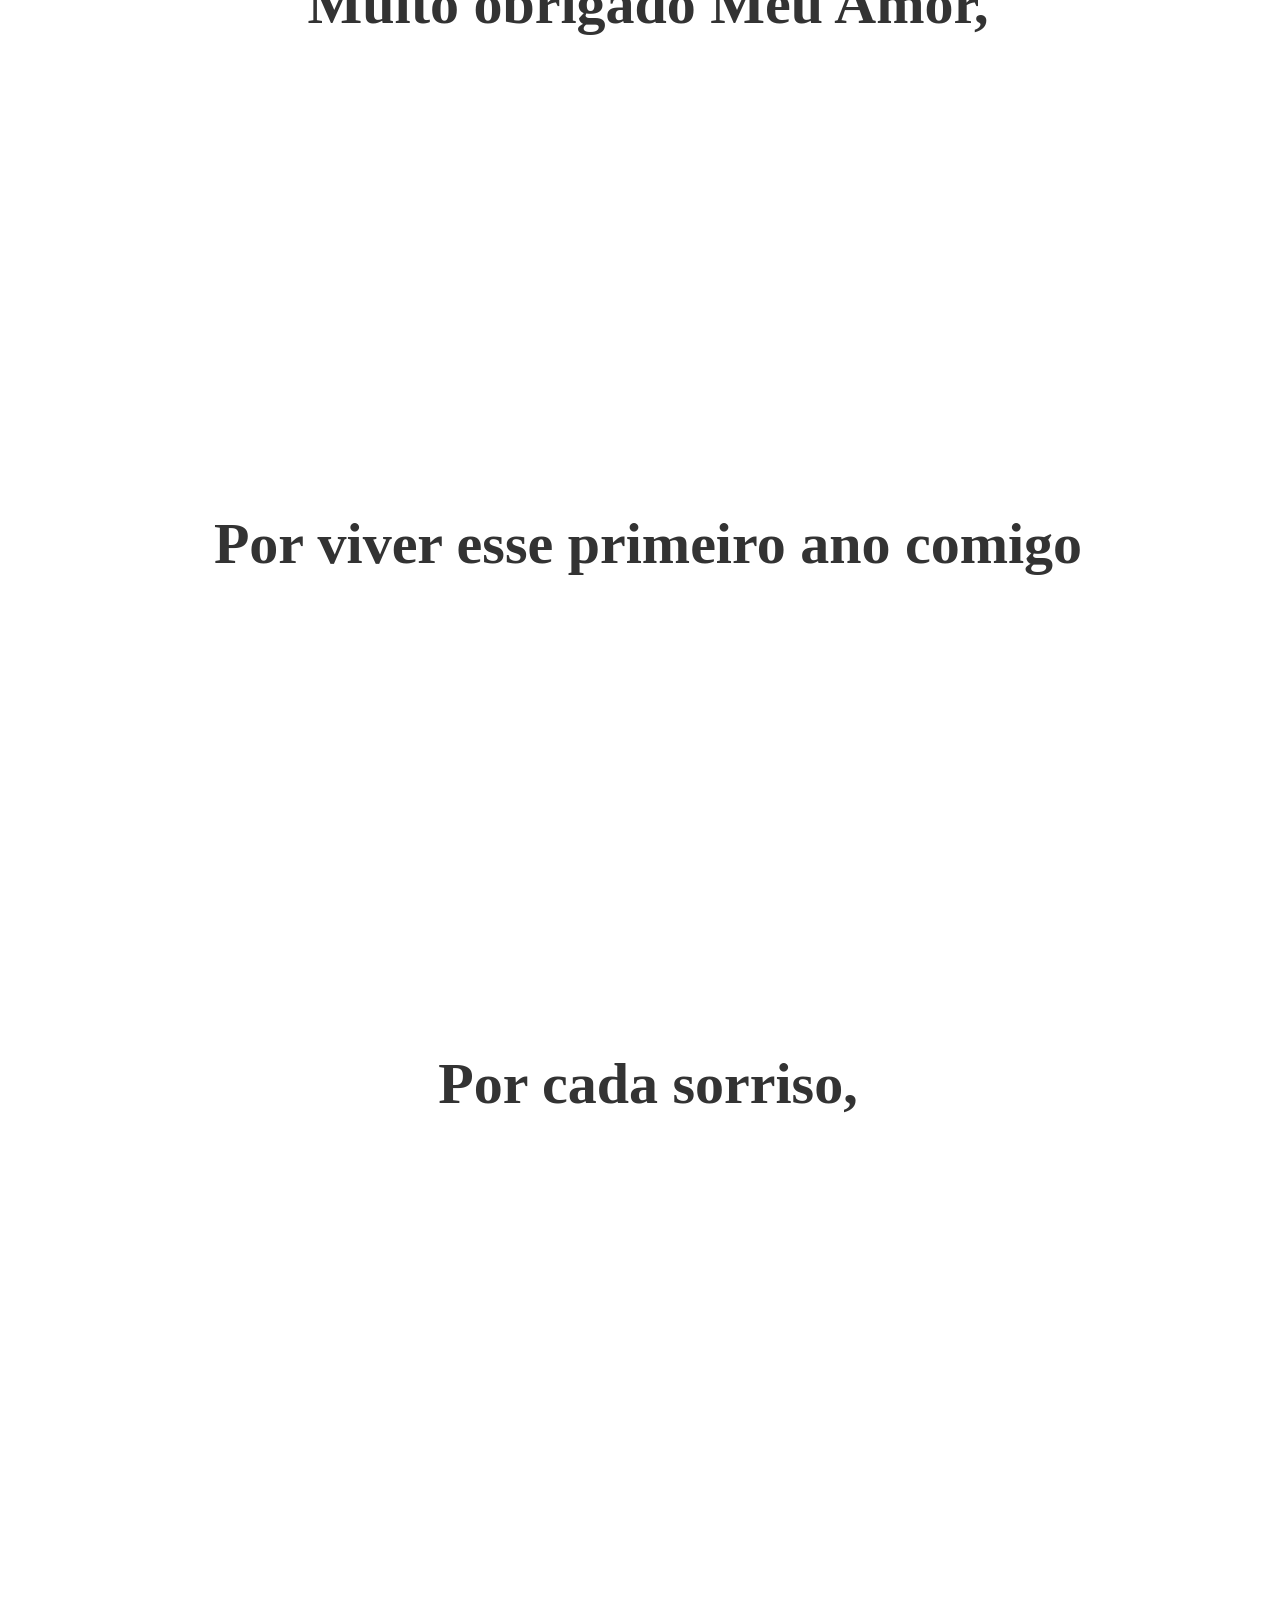
==== commit ae1664f7: "Add music section with audio player to index.html" ====
--- a/index.html
+++ b/index.html
@@ -223,6 +223,43 @@
         Independentemente do que o futuro nos reserve,<br />
         <strong>eu só quero que <b>Você </b>esteja nele🤍</strong>
       </p>
+    </section>
+
+    <section id="musica">
+      <h2>Nossa Música ❤️</h2>
+      <p class="subtitulo">A trilha sonora da Nossa história🤍</p>
+
+      <div class="player-card">
+        <img
+          class="player-capa"
+          src="Imagens/Logo.png"
+          alt="Capa da música"
+        />
+
+        <div class="player-info">
+          <h3 id="musicaTitulo">Can't Take My Eyes Off You</h3>
+          <p id="musicaArtista">Frankie Valli</p>
+        </div>
+
+        <button id="botaoPlay" aria-label="Tocar música">▶️</button>
+
+        <div class="player-progresso">
+          <span id="tempoAtual">0:00</span>
+
+          <input
+            type="range"
+            id="barraMusica"
+            value="0"
+            min="0"
+            max="100"
+            step="1"
+          />
+
+          <span id="tempoTotal">0:00</span>
+        </div>
+      </div>
+
+      <audio id="audioMusica" src="Imagens/musica.mp3" preload="metadata"></audio>
     </section>
 
     <section id="motivos">
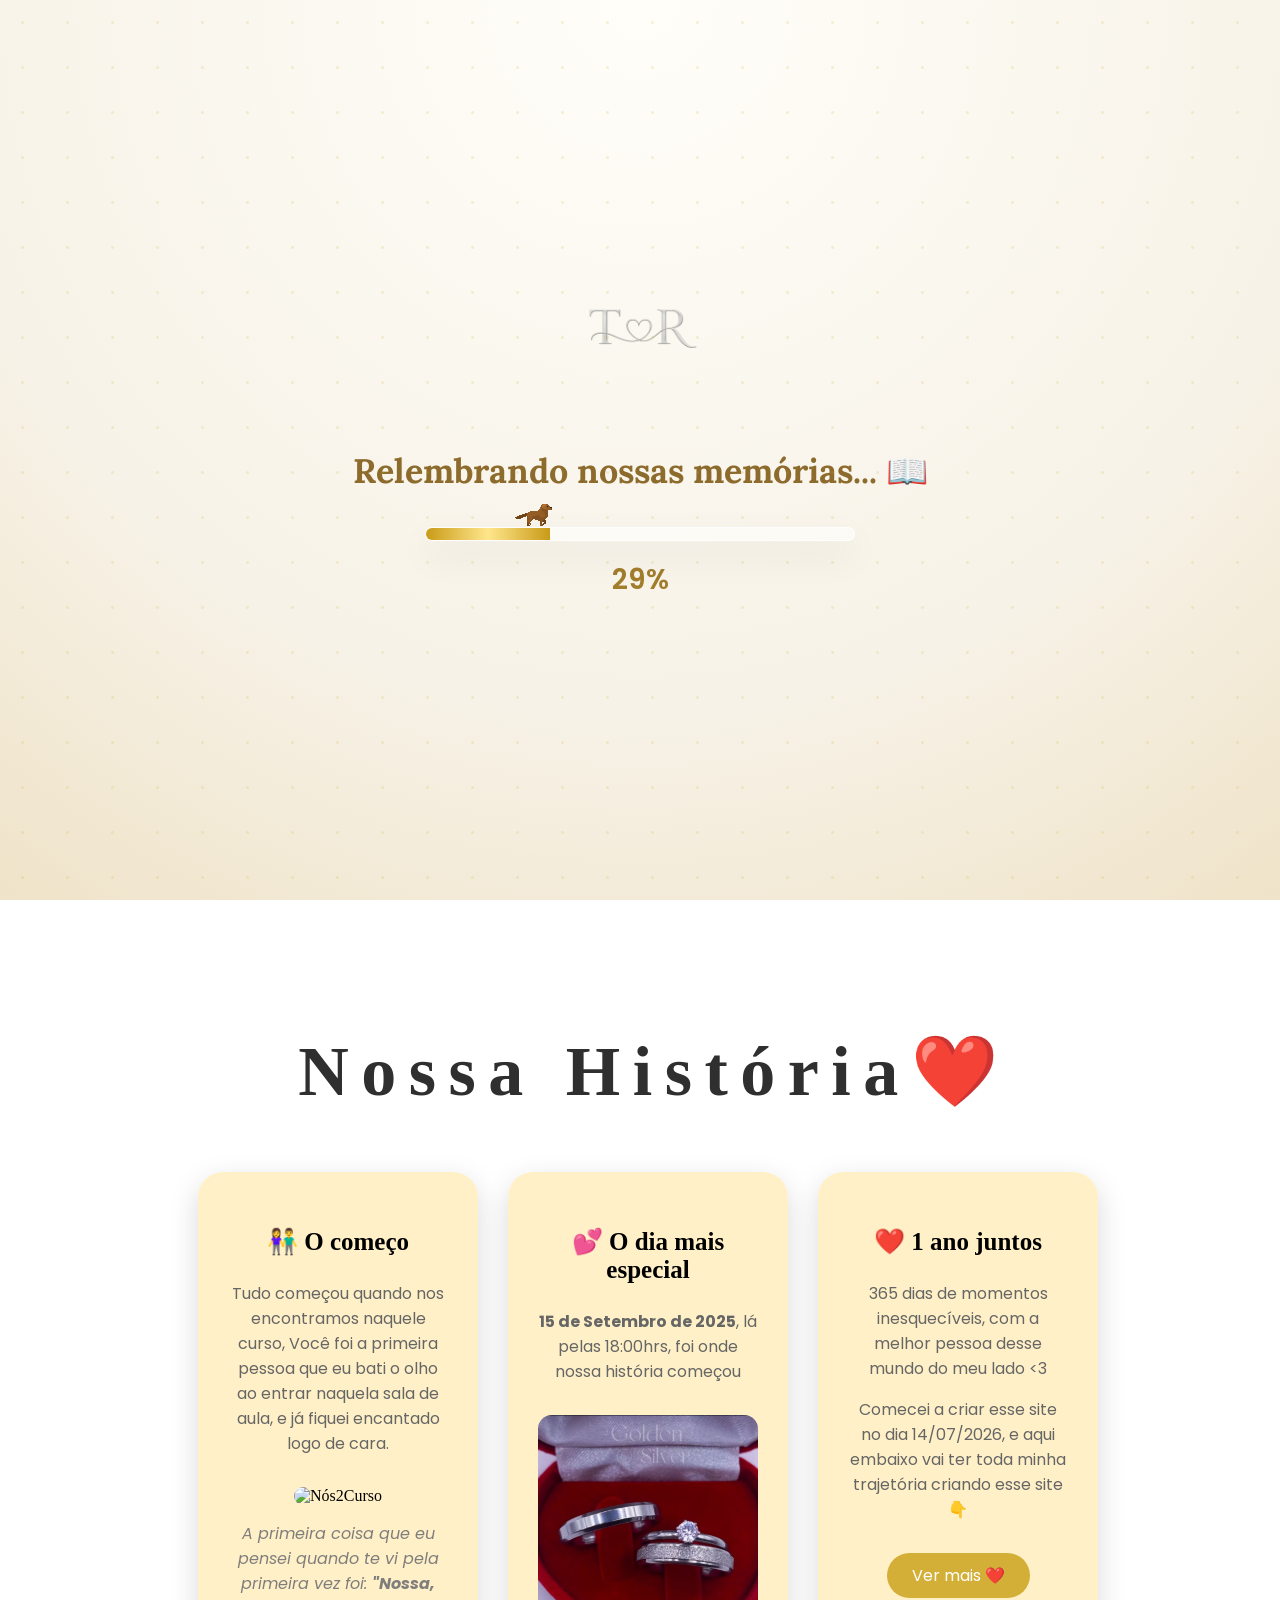
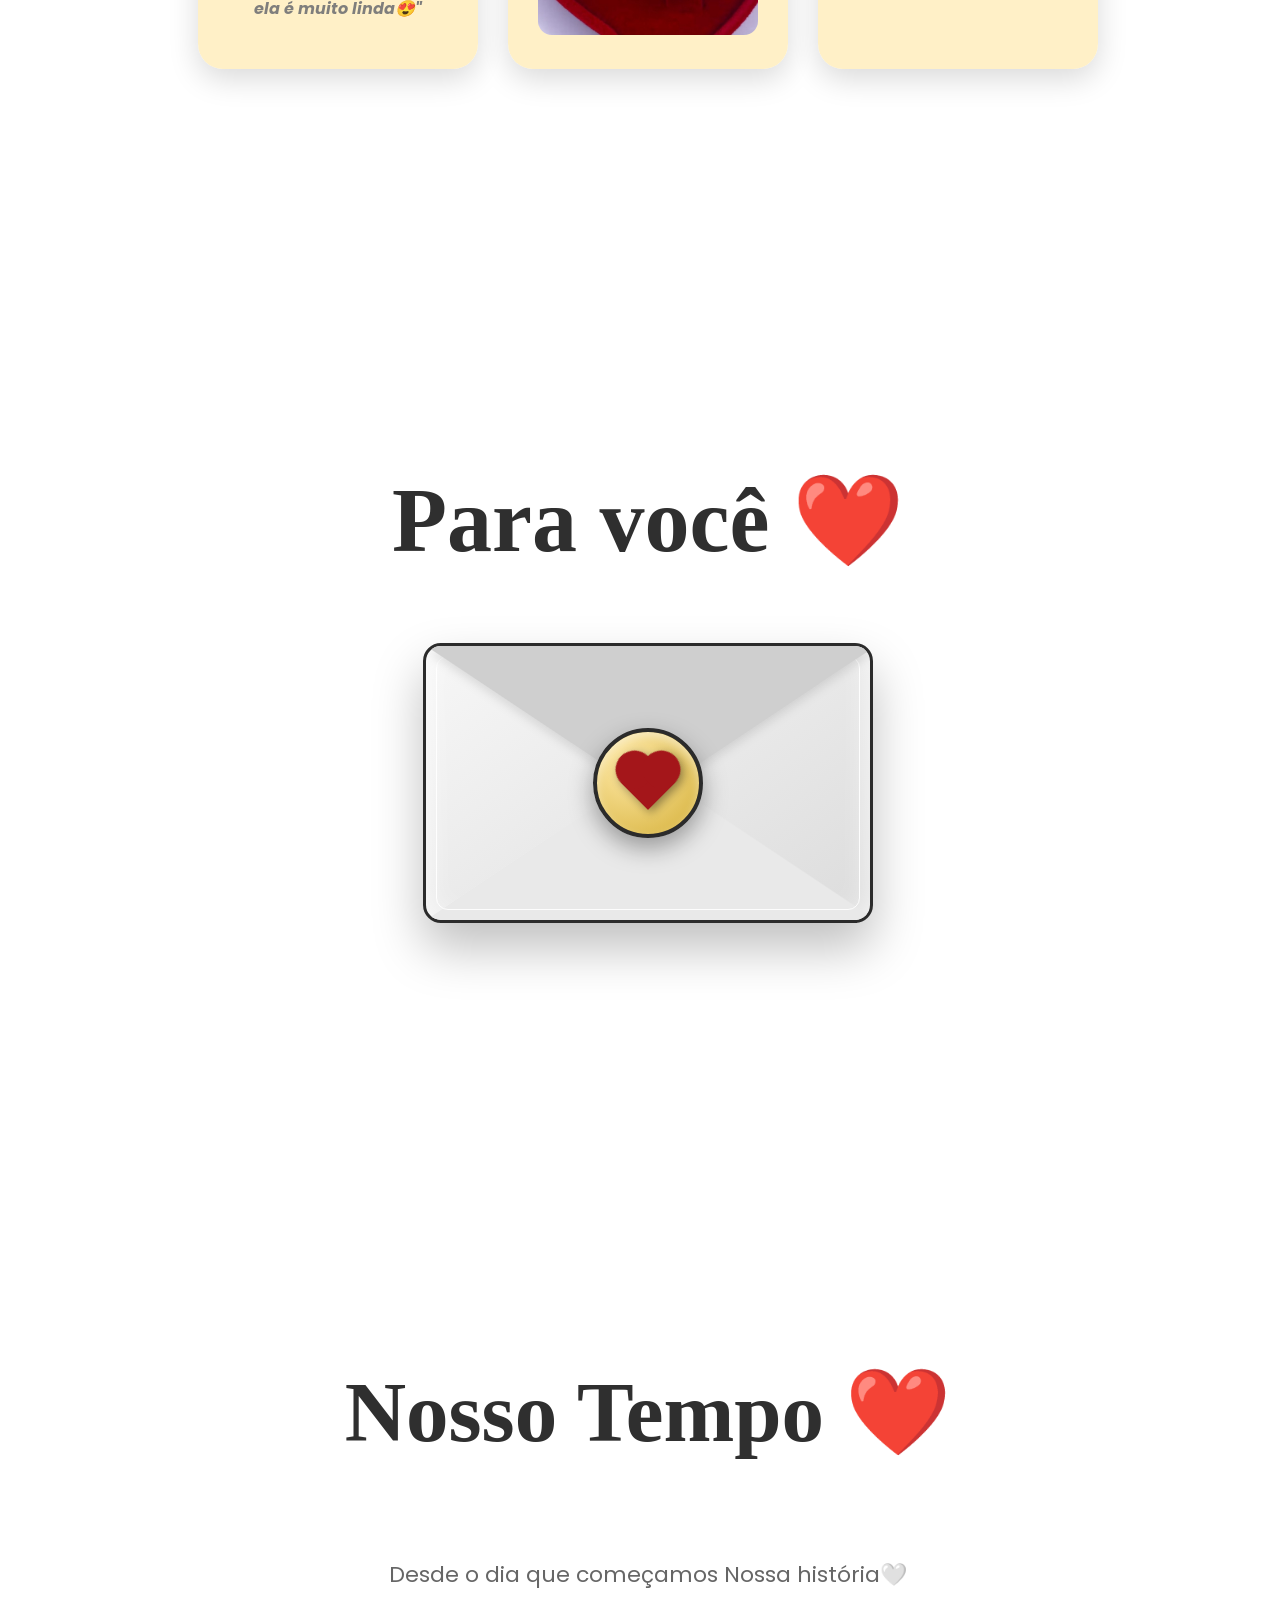
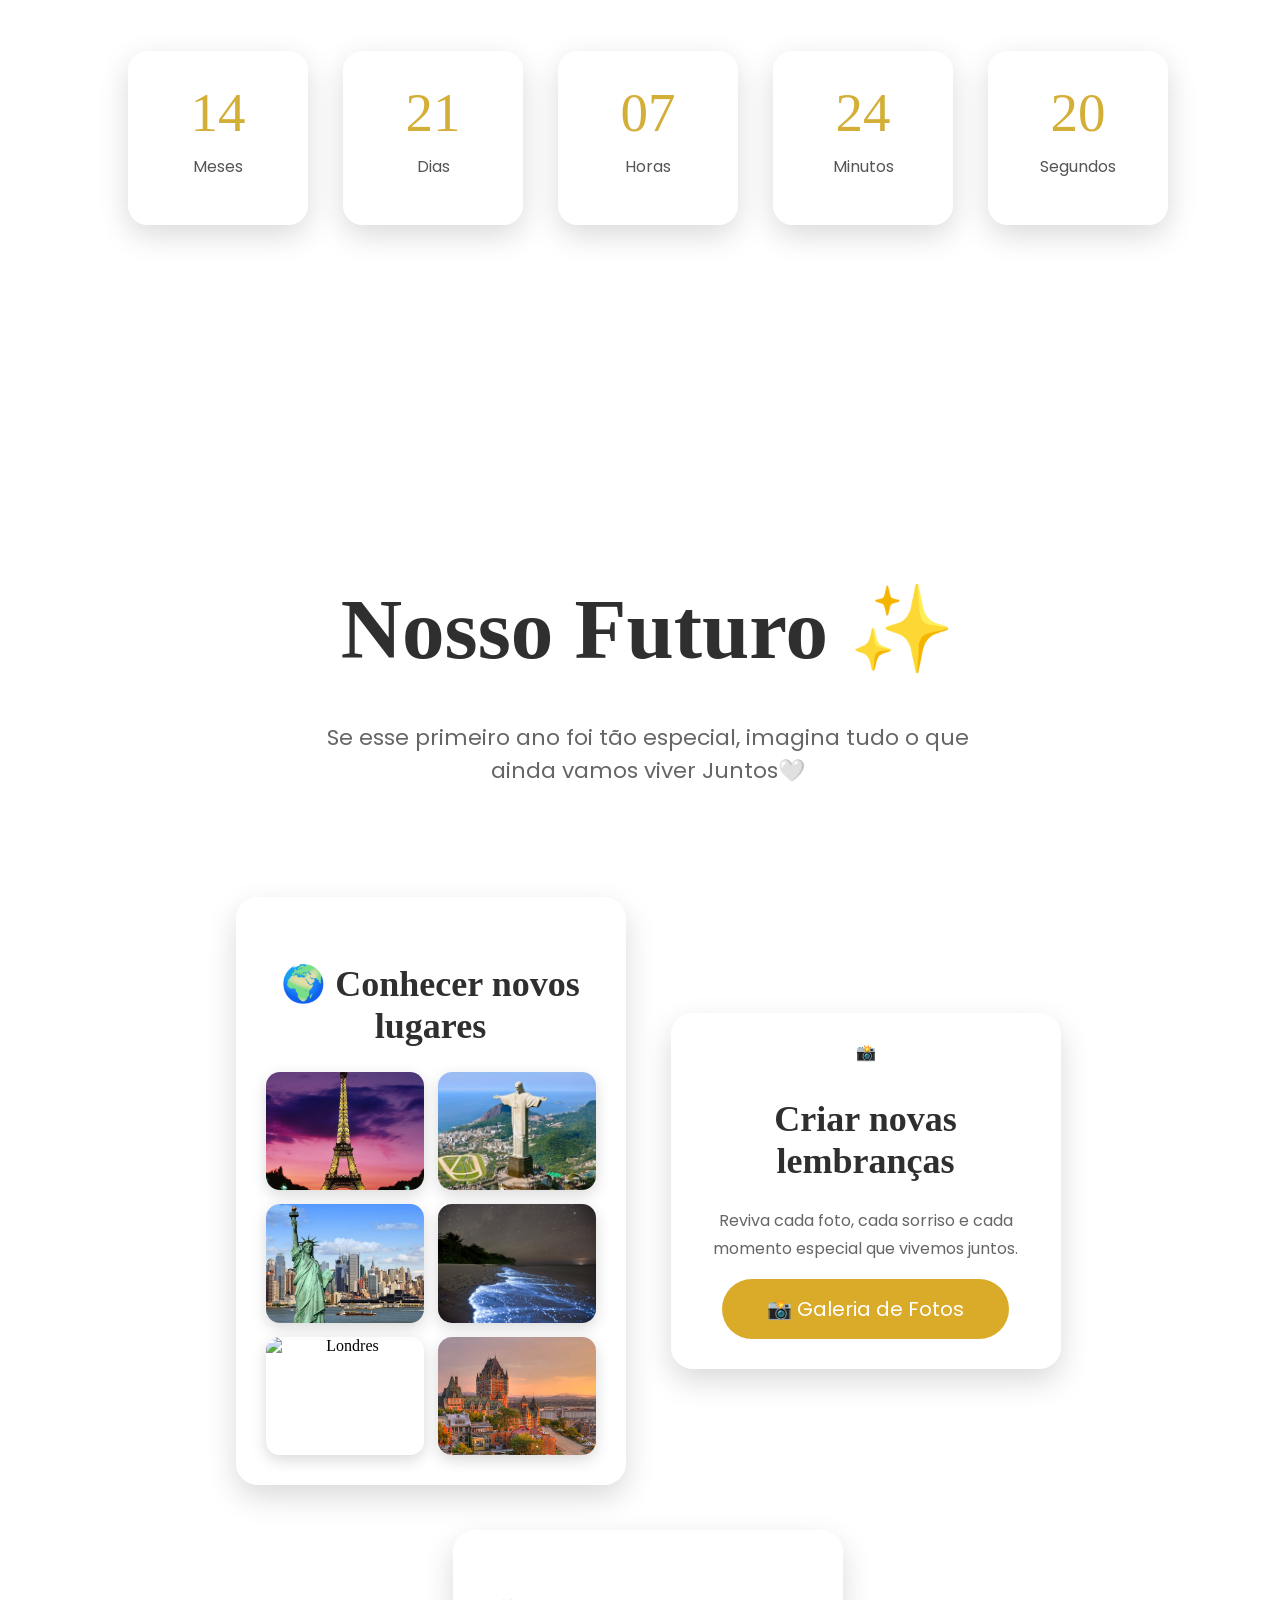
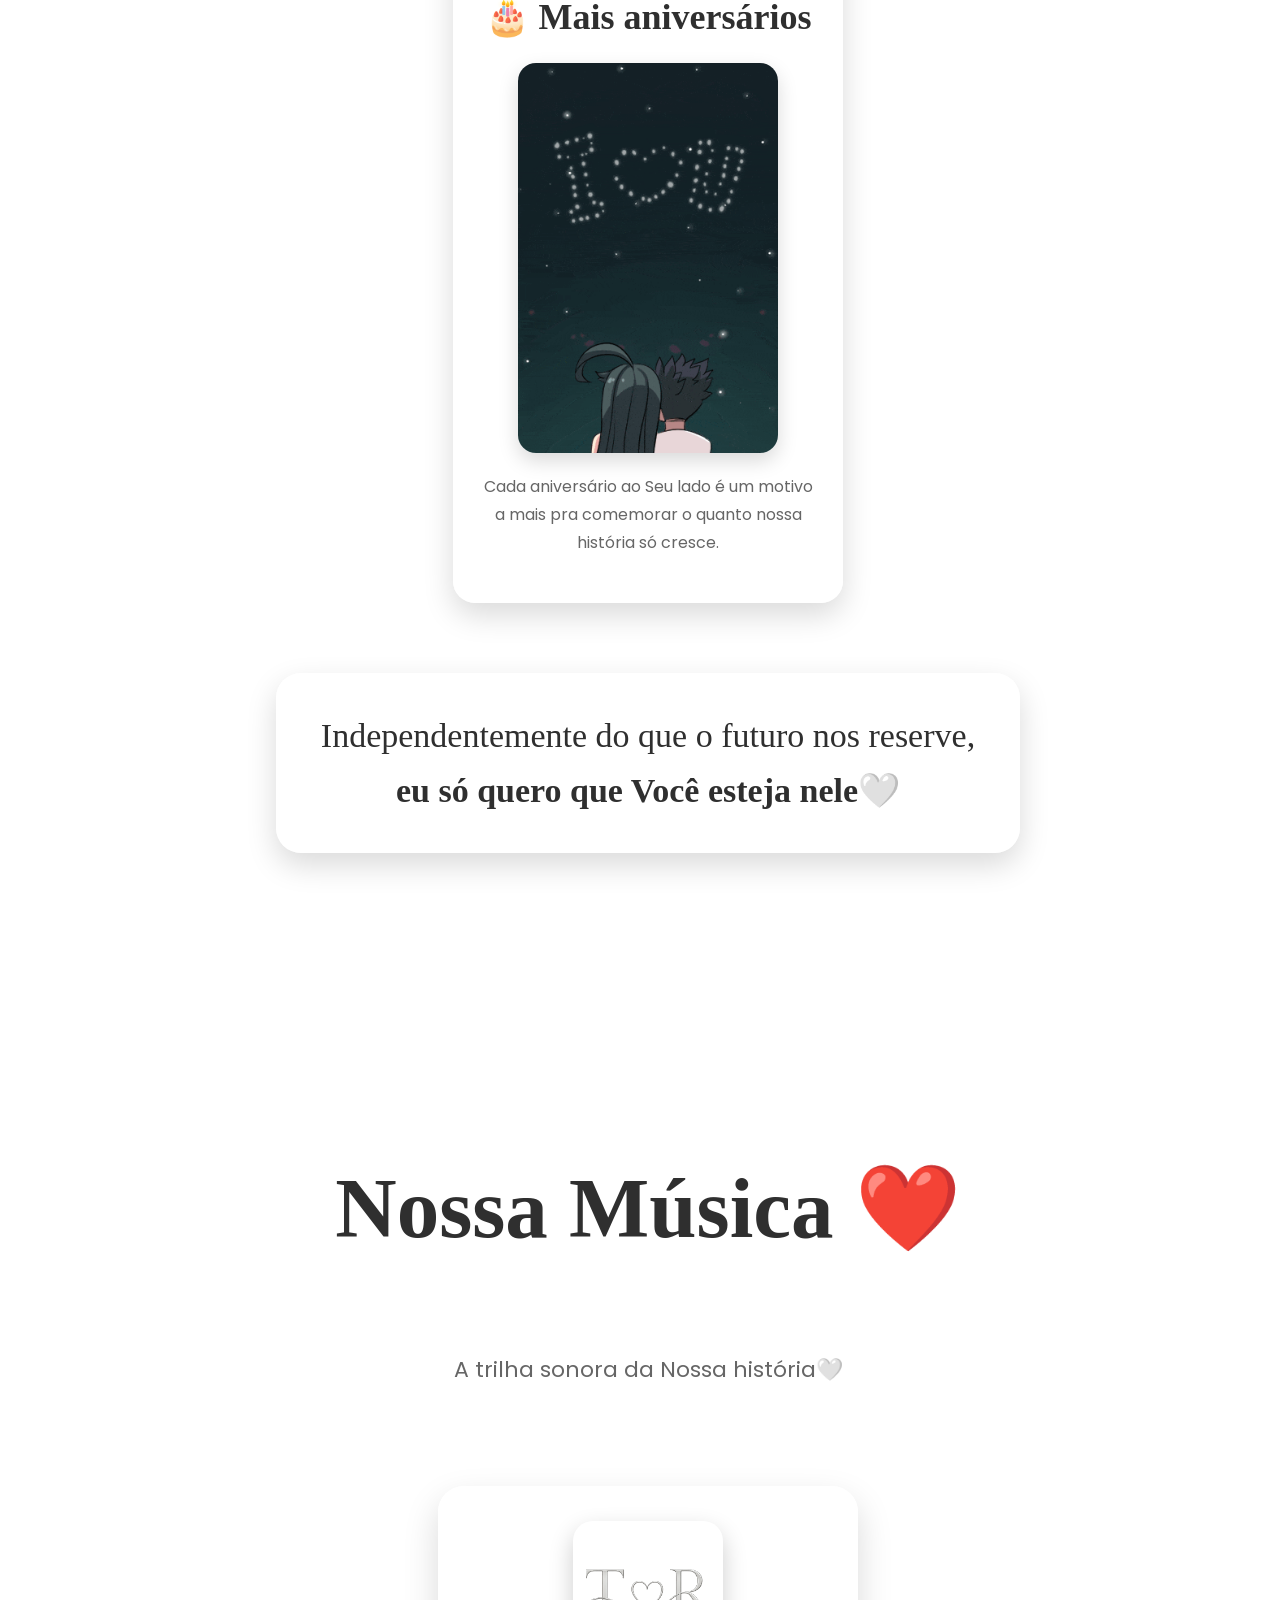
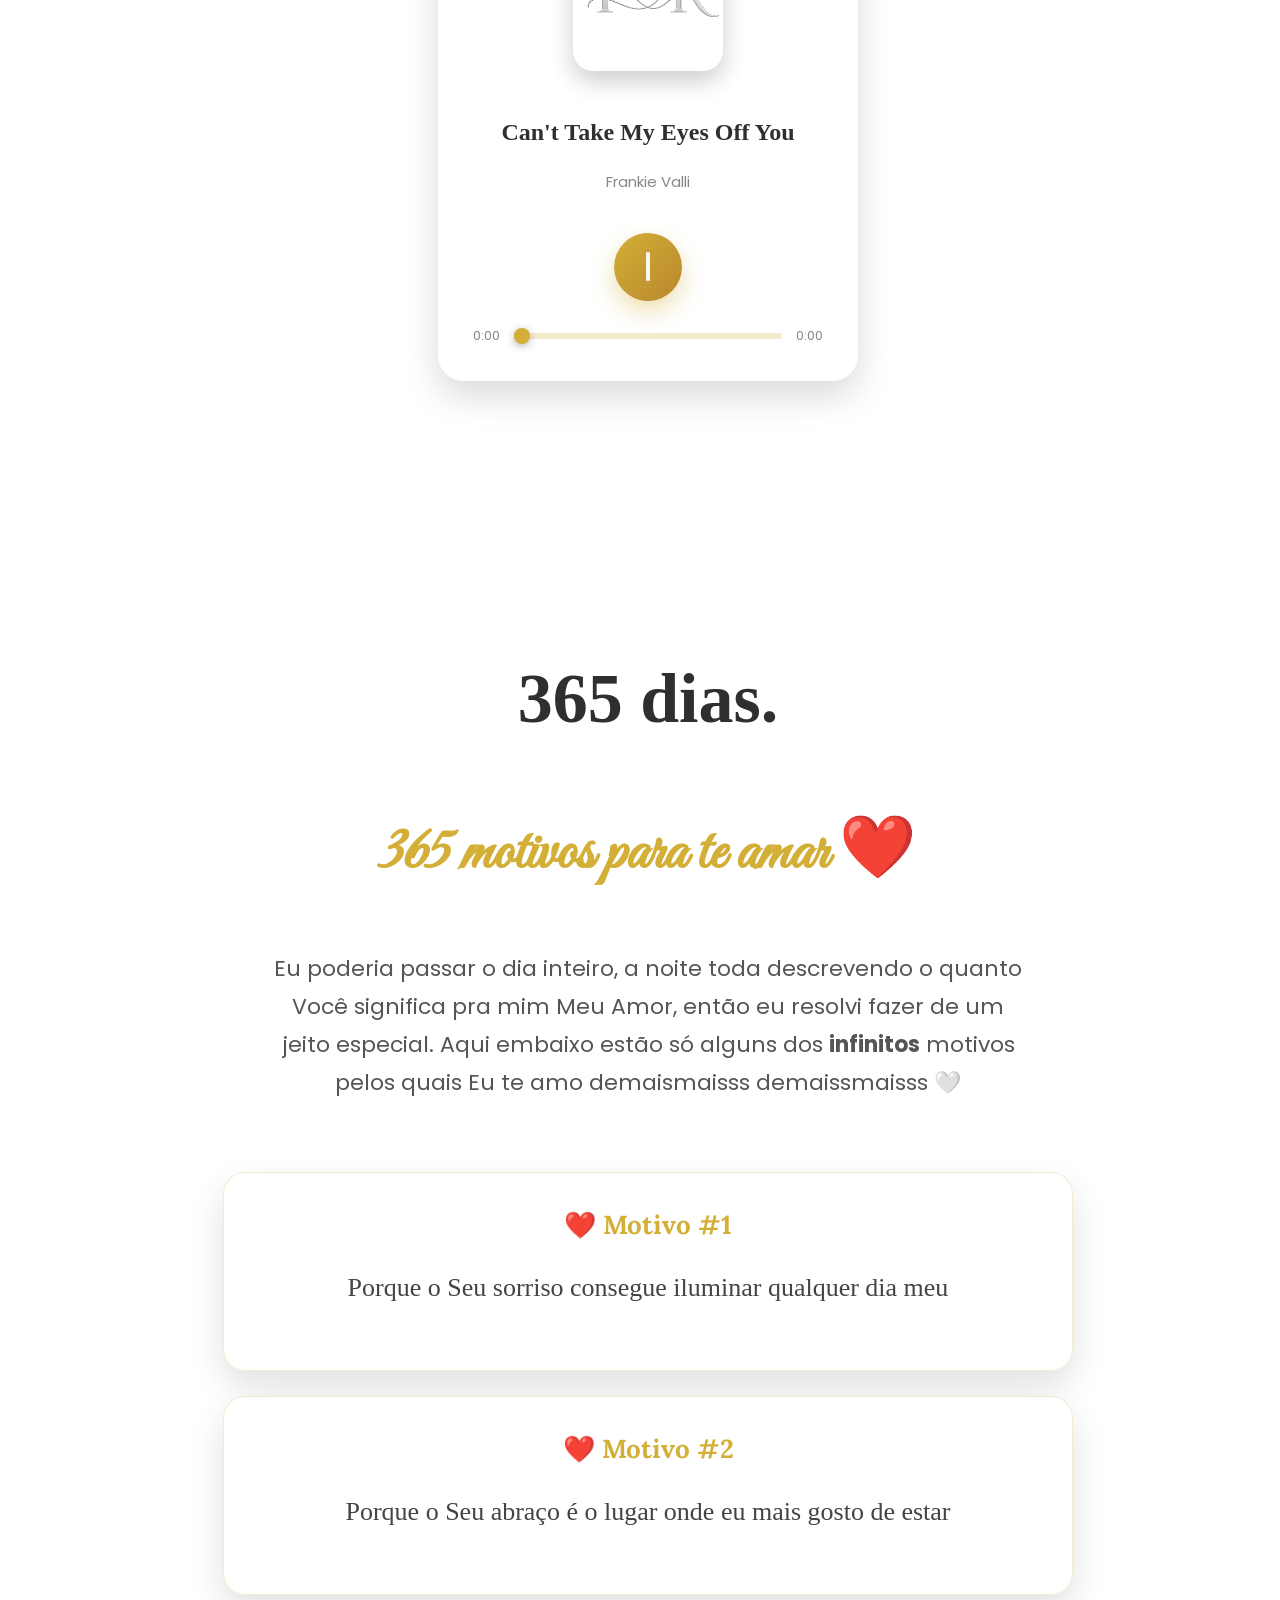
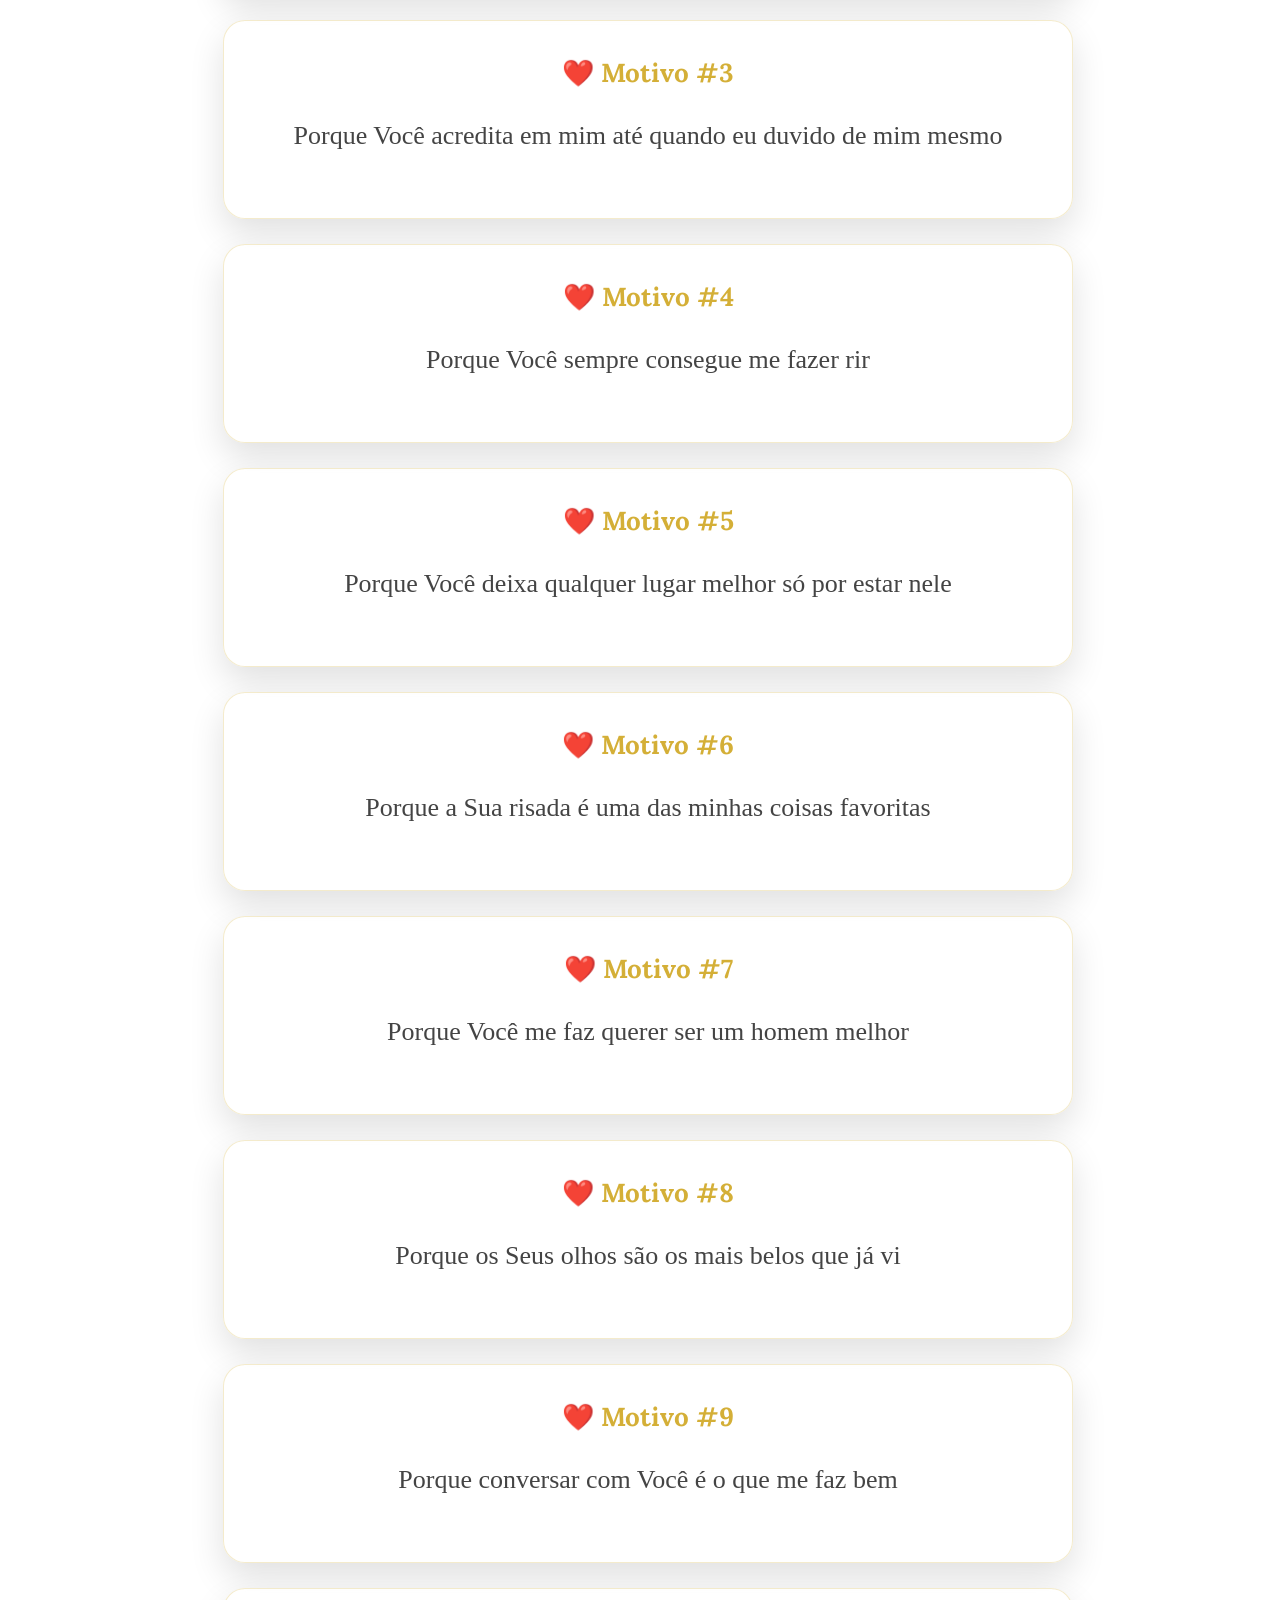
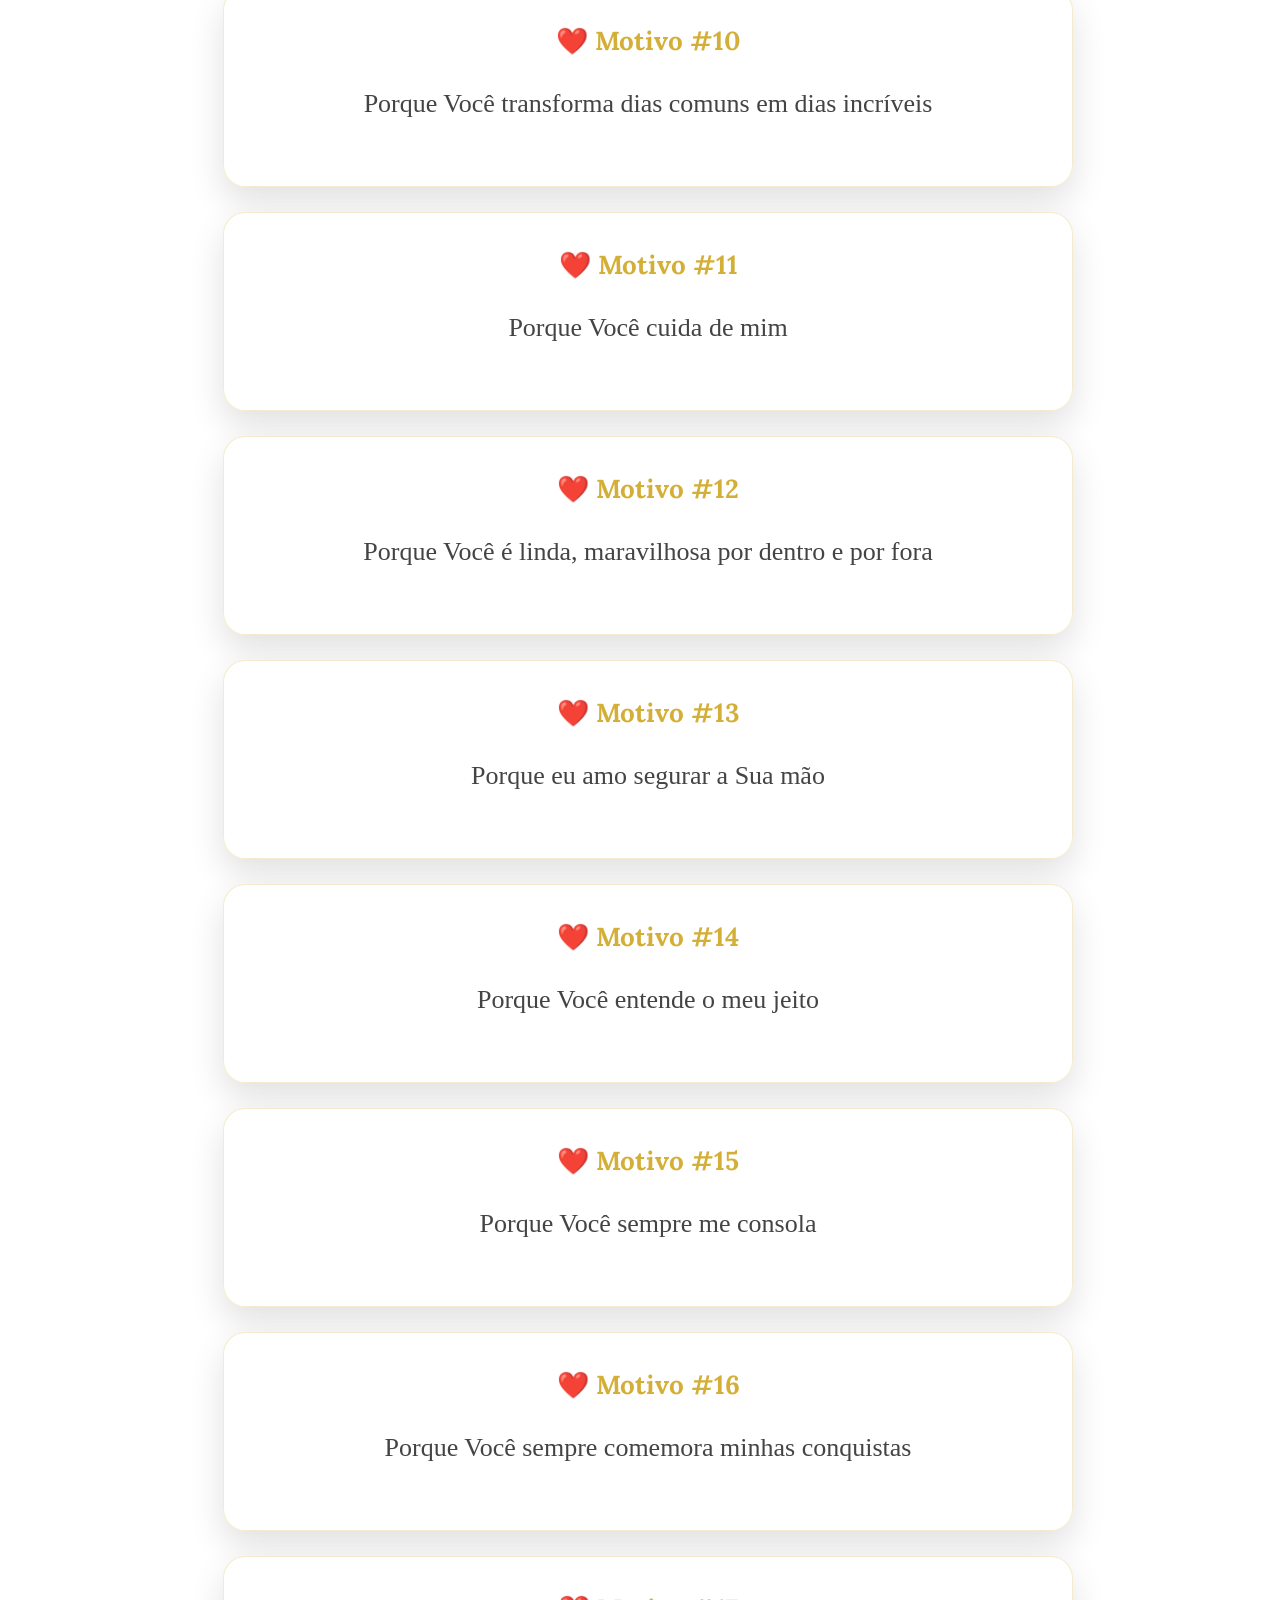
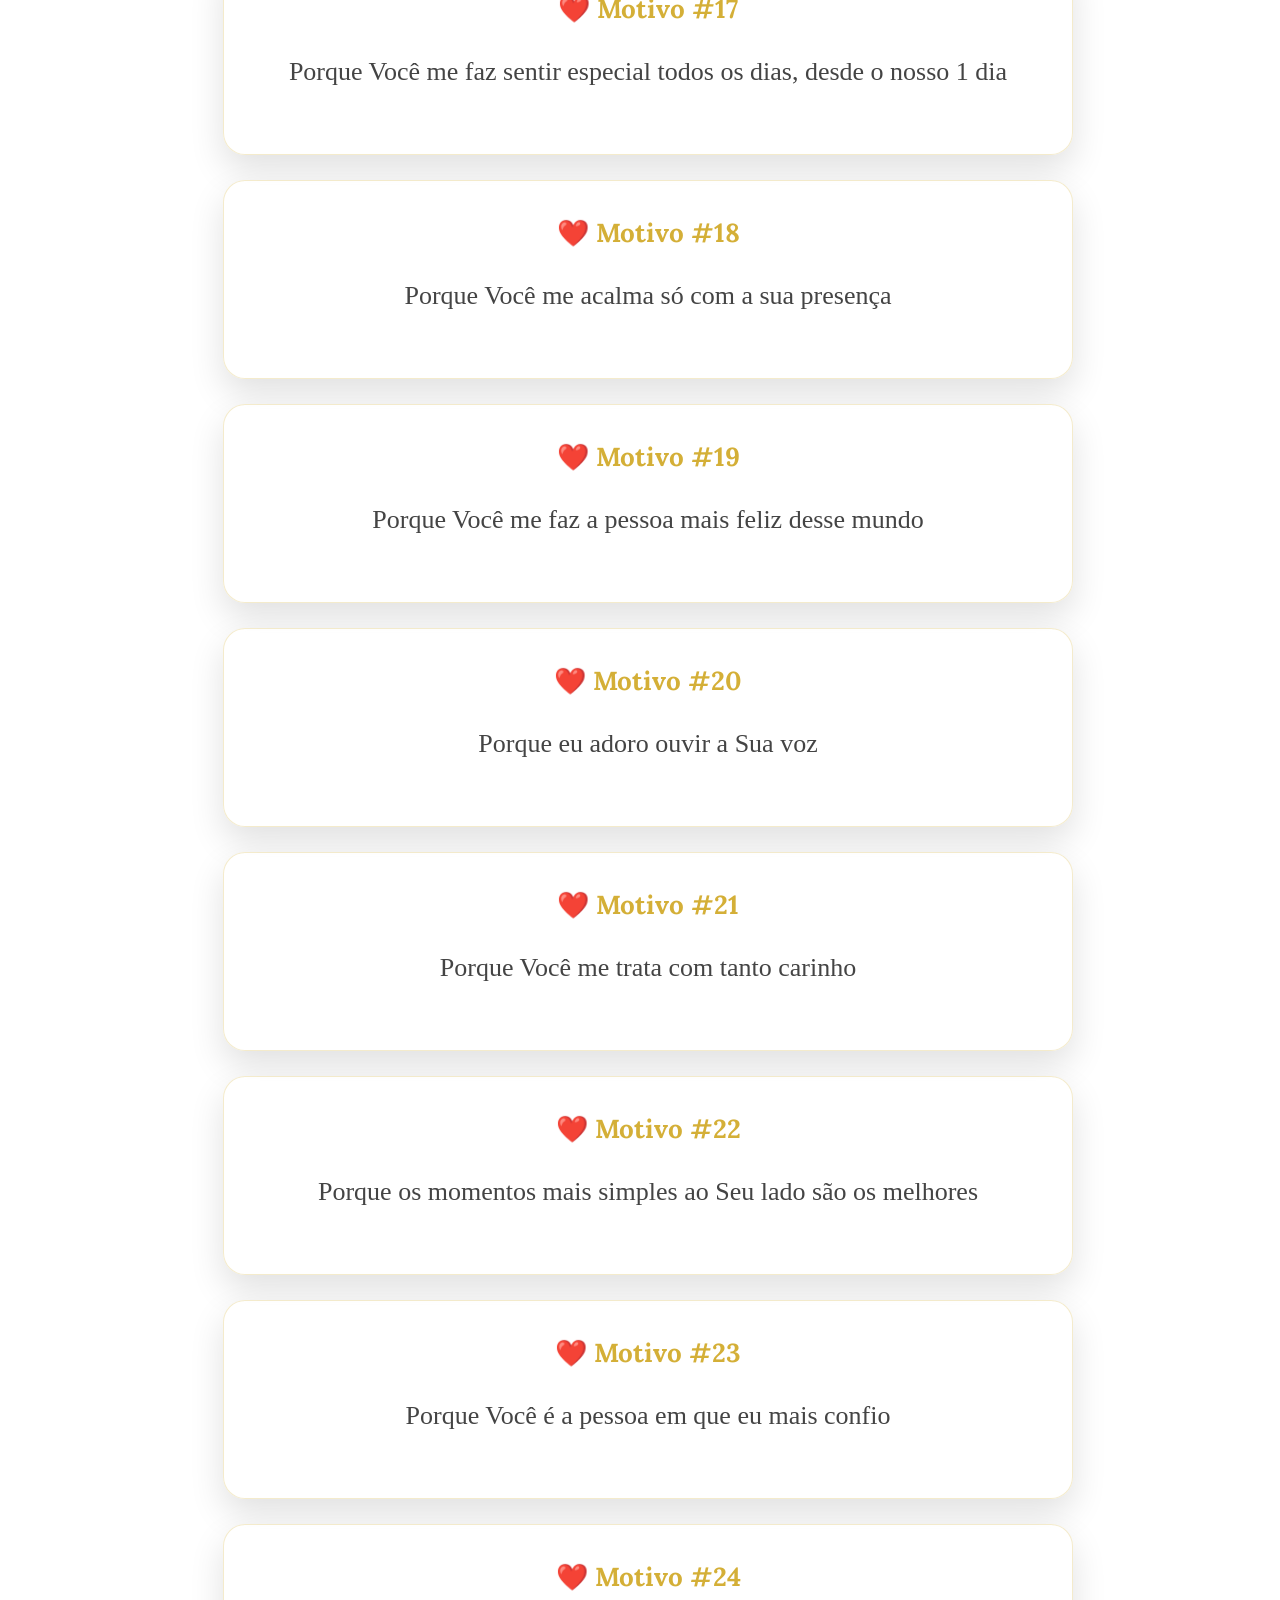
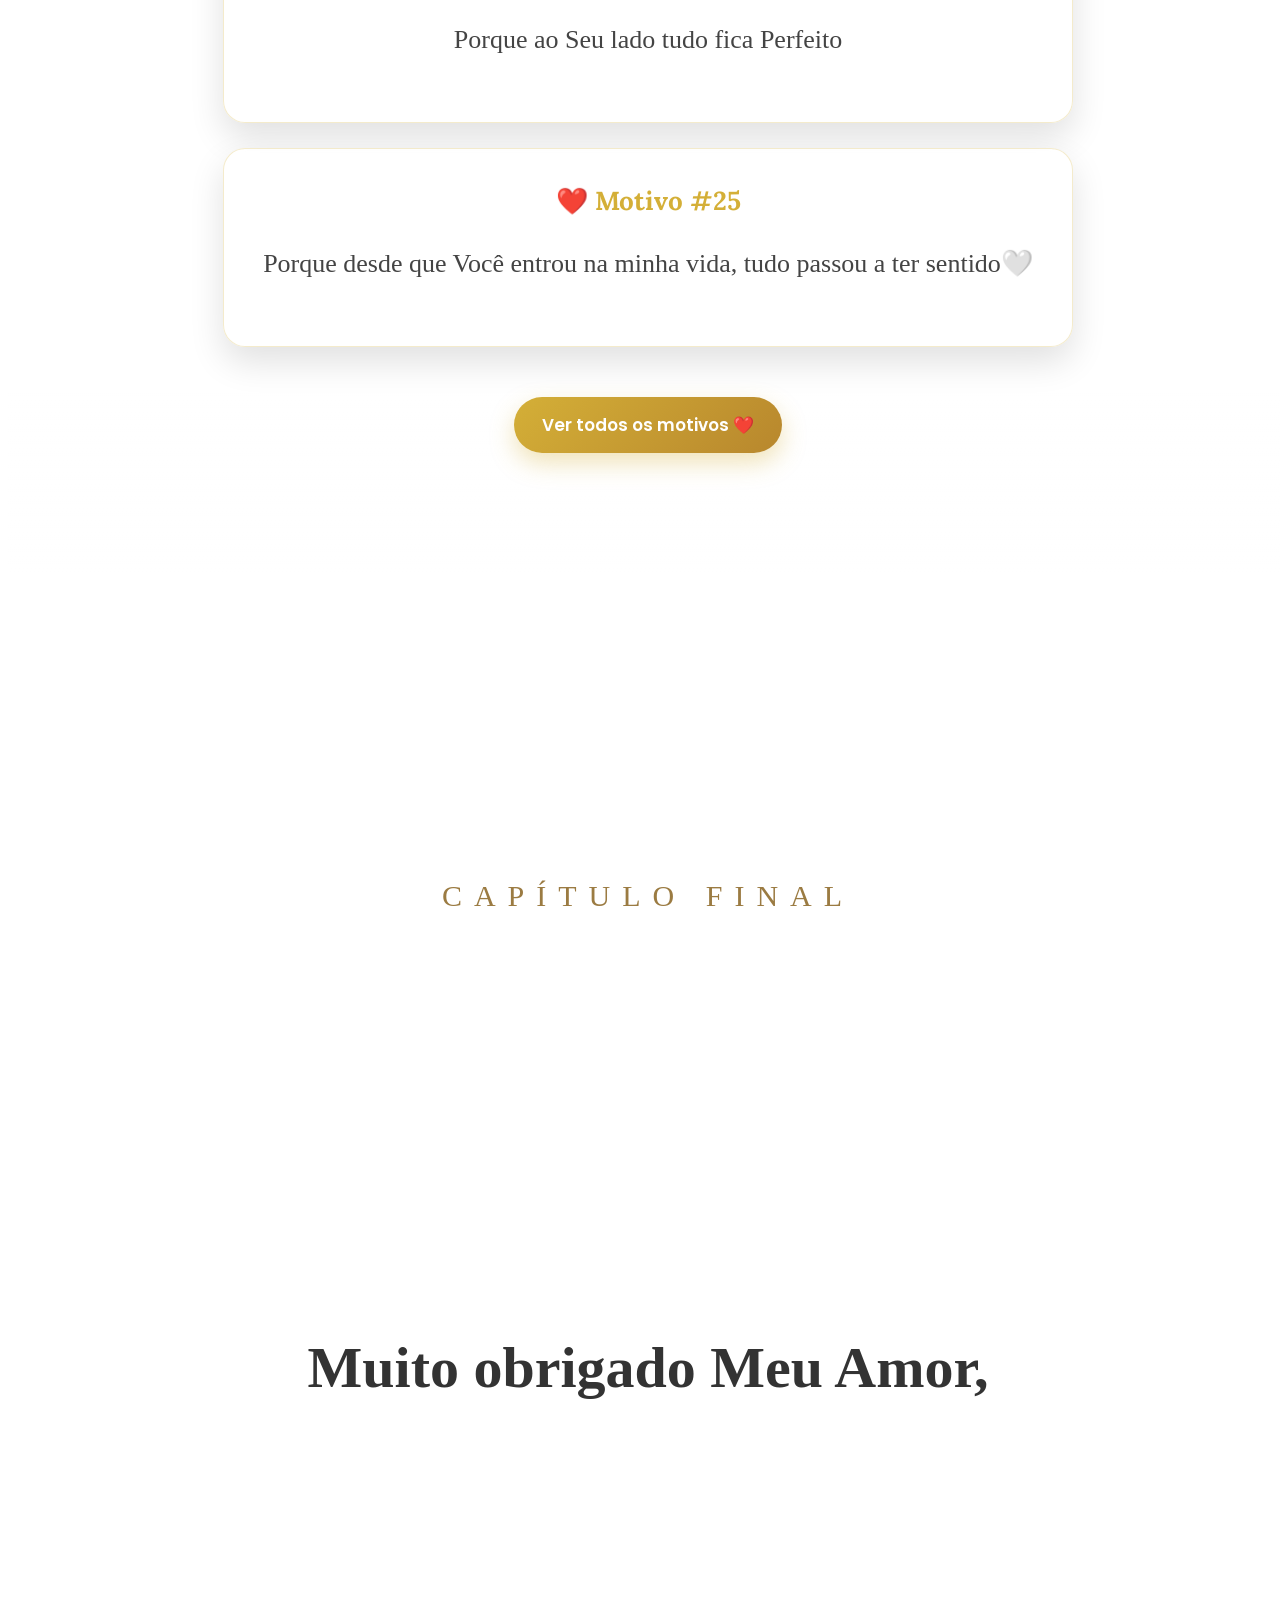
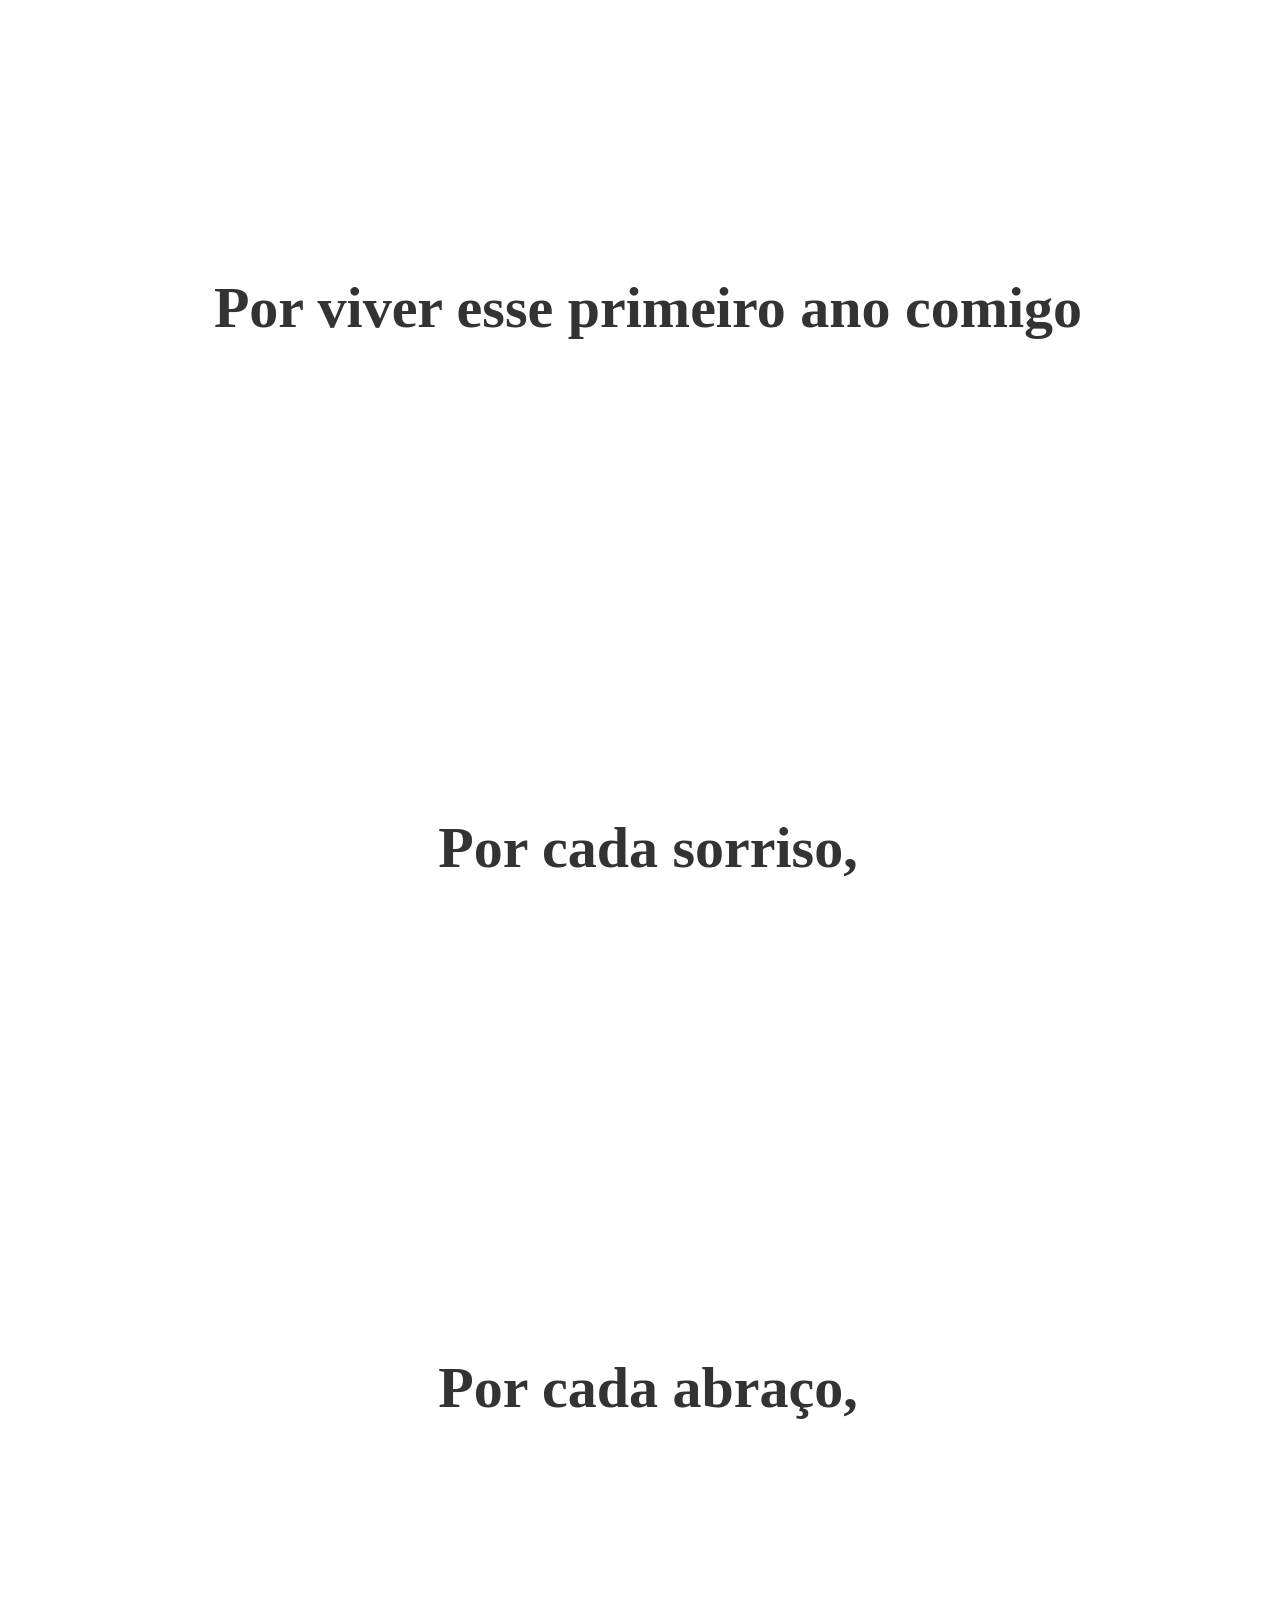
==== commit f13a0540: "Wrap player cover image in a div and update button" ====
--- a/index.html
+++ b/index.html
@@ -230,18 +230,26 @@
       <p class="subtitulo">A trilha sonora da Nossa história🤍</p>
 
       <div class="player-card">
-        <img
-          class="player-capa"
-          src="Imagens/Logo.png"
-          alt="Capa da música"
-        />
+        <div class="player-capa-wrap">
+          <img
+            class="player-capa"
+            src="Imagens/Logo.png"
+            alt="Capa da música"
+          />
+        </div>
 
         <div class="player-info">
           <h3 id="musicaTitulo">Can't Take My Eyes Off You</h3>
           <p id="musicaArtista">Frankie Valli</p>
         </div>
 
-        <button id="botaoPlay" aria-label="Tocar música">▶️</button>
+        <button id="botaoPlay" aria-label="Tocar música">
+          <span class="icone-play">
+            <span class="tri"></span>
+            <span class="barra"></span>
+            <span class="barra"></span>
+          </span>
+        </button>
 
         <div class="player-progresso">
           <span id="tempoAtual">0:00</span>
--- a/Te.css
+++ b/Te.css
@@ -533,6 +533,177 @@
   left: 19px;
 }
 
+/* ==========================
+      NOSSA MÚSICA
+========================== */
+
+#musica {
+  padding: 100px 20px;
+
+  display: flex;
+  flex-direction: column;
+  align-items: center;
+
+  text-align: center;
+}
+
+#musica h2 {
+  font-family: "Cormorant Garamond", serif;
+  font-size: 85px;
+  color: #2f2f2f;
+}
+
+.player-card {
+  position: relative;
+
+  width: 420px;
+  max-width: 100%;
+
+  margin-top: 40px;
+
+  padding: 35px;
+
+  background: rgba(255, 255, 255, 0.78);
+  backdrop-filter: blur(10px);
+
+  border-radius: 26px;
+
+  box-shadow: 0 15px 35px rgba(0, 0, 0, 0.15);
+
+  display: flex;
+  flex-direction: column;
+  align-items: center;
+}
+
+.player-capa {
+  width: 150px;
+  height: 150px;
+
+  object-fit: cover;
+  border-radius: 20px;
+
+  box-shadow: 0 10px 25px rgba(0, 0, 0, 0.2);
+
+  animation: girarCapa 18s linear infinite paused;
+}
+
+.player-card.tocando .player-capa {
+  animation-play-state: running;
+}
+
+@keyframes girarCapa {
+  from {
+    transform: rotate(0deg);
+  }
+
+  to {
+    transform: rotate(360deg);
+  }
+}
+
+.player-info {
+  margin-top: 20px;
+}
+
+.player-info h3 {
+  font-family: "Playfair Display", serif;
+  font-size: 24px;
+  color: #2f2f2f;
+}
+
+.player-info p {
+  font-family: "Poppins", sans-serif;
+  font-size: 15px;
+  color: #888;
+  margin-top: 5px;
+}
+
+#botaoPlay {
+  margin-top: 25px;
+
+  width: 68px;
+  height: 68px;
+
+  border: none;
+  border-radius: 50%;
+
+  background: linear-gradient(135deg, #d4af37, #b8872d);
+
+  color: white;
+  font-size: 24px;
+
+  cursor: pointer;
+
+  box-shadow: 0 10px 25px rgba(212, 175, 55, 0.4);
+
+  transition: 0.25s;
+}
+
+#botaoPlay:hover {
+  transform: scale(1.08);
+}
+
+#botaoPlay:active {
+  transform: scale(0.94);
+}
+
+.player-progresso {
+  width: 100%;
+  margin-top: 25px;
+
+  display: flex;
+  align-items: center;
+  gap: 12px;
+
+  font-family: "Poppins", sans-serif;
+  font-size: 13px;
+  color: #888;
+}
+
+.player-progresso input[type="range"] {
+  flex: 1;
+
+  -webkit-appearance: none;
+  appearance: none;
+
+  height: 6px;
+  border-radius: 10px;
+
+  background: rgba(212, 175, 55, 0.25);
+
+  cursor: pointer;
+}
+
+.player-progresso input[type="range"]::-webkit-slider-thumb {
+  -webkit-appearance: none;
+  appearance: none;
+
+  width: 16px;
+  height: 16px;
+
+  border-radius: 50%;
+
+  background: #d4af37;
+
+  box-shadow: 0 2px 8px rgba(0, 0, 0, 0.3);
+
+  cursor: pointer;
+}
+
+.player-progresso input[type="range"]::-moz-range-thumb {
+  width: 16px;
+  height: 16px;
+
+  border: none;
+  border-radius: 50%;
+
+  background: #d4af37;
+
+  box-shadow: 0 2px 8px rgba(0, 0, 0, 0.3);
+
+  cursor: pointer;
+}
+
 #tempo {
   min-height: 100vh;
 
@@ -1312,6 +1483,26 @@
     line-height: 30px;
   }
 
+  /* Nossa Música */
+
+  #musica {
+    padding: 60px 20px;
+  }
+
+  #musica h2 {
+    font-size: 55px;
+  }
+
+  .player-card {
+    width: 100%;
+    padding: 25px;
+  }
+
+  .player-capa {
+    width: 120px;
+    height: 120px;
+  }
+
   /* Tempo */
 
   #tempo h2 {
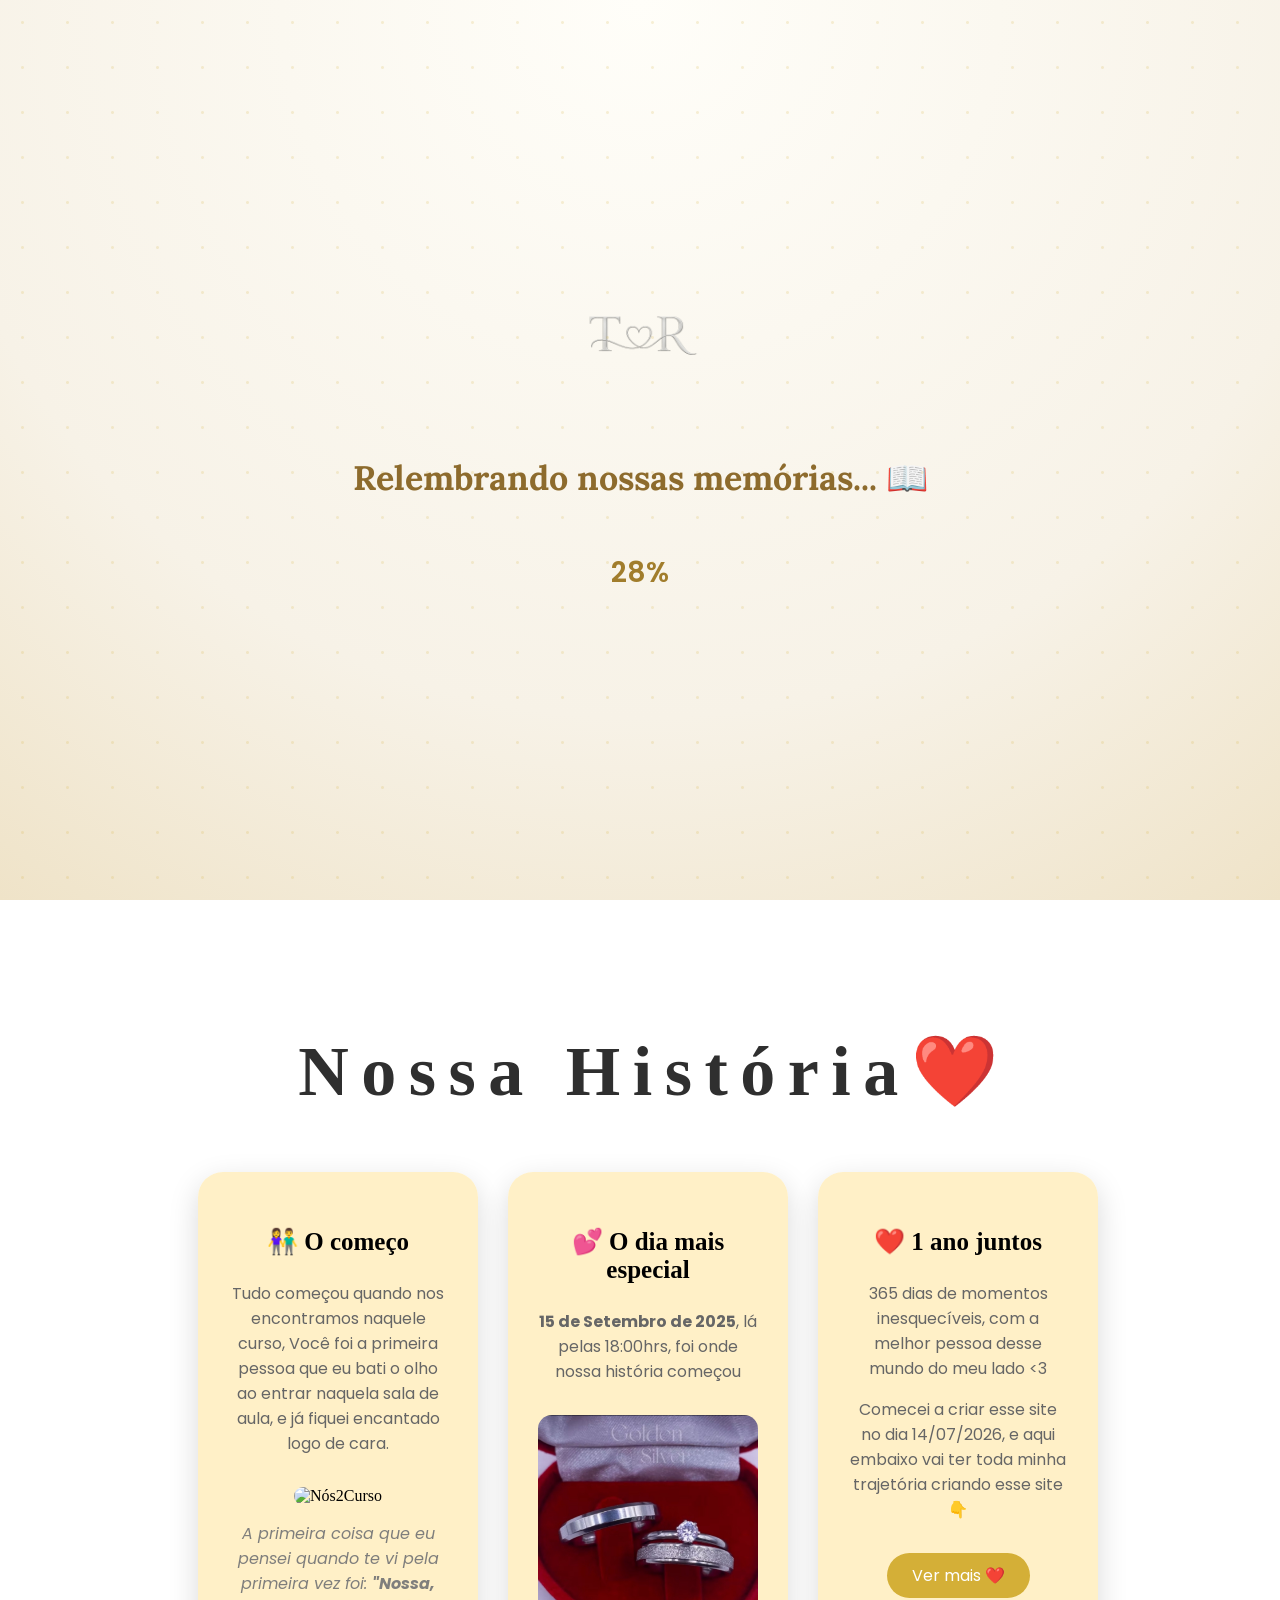
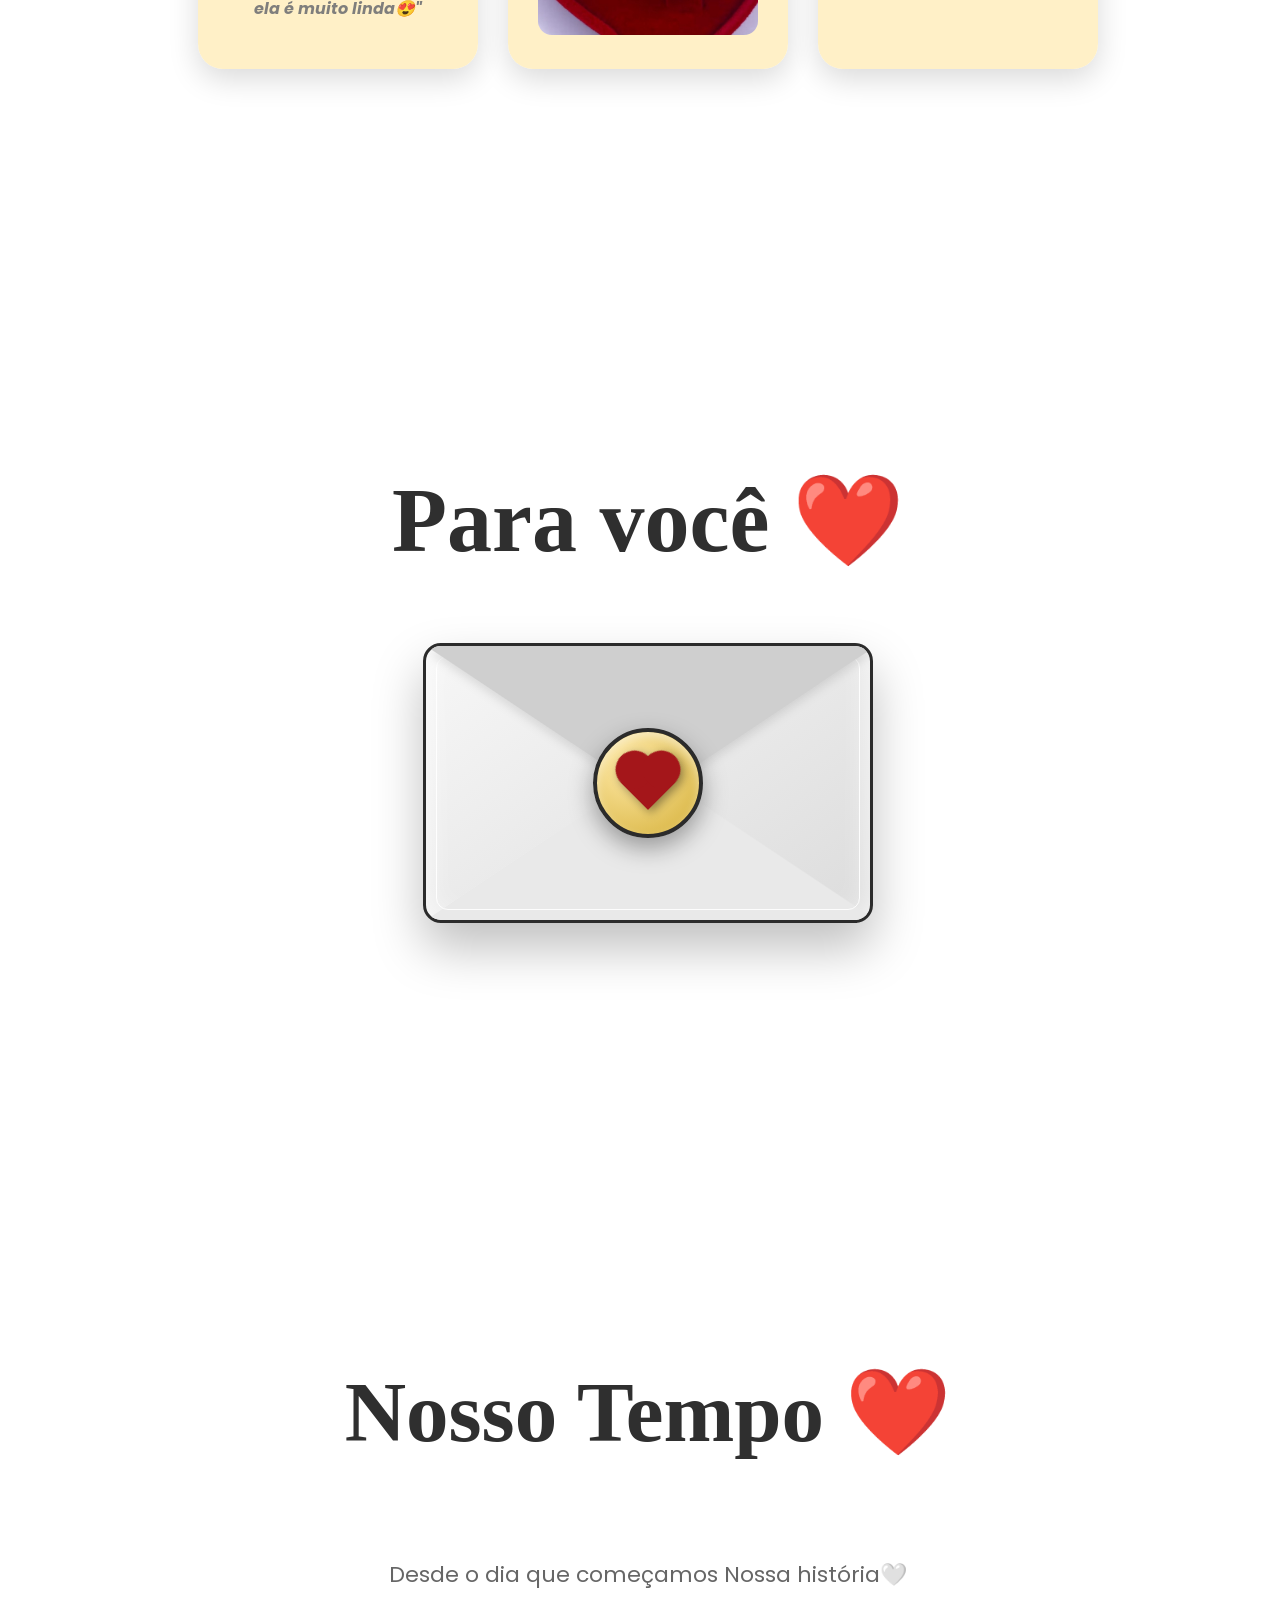
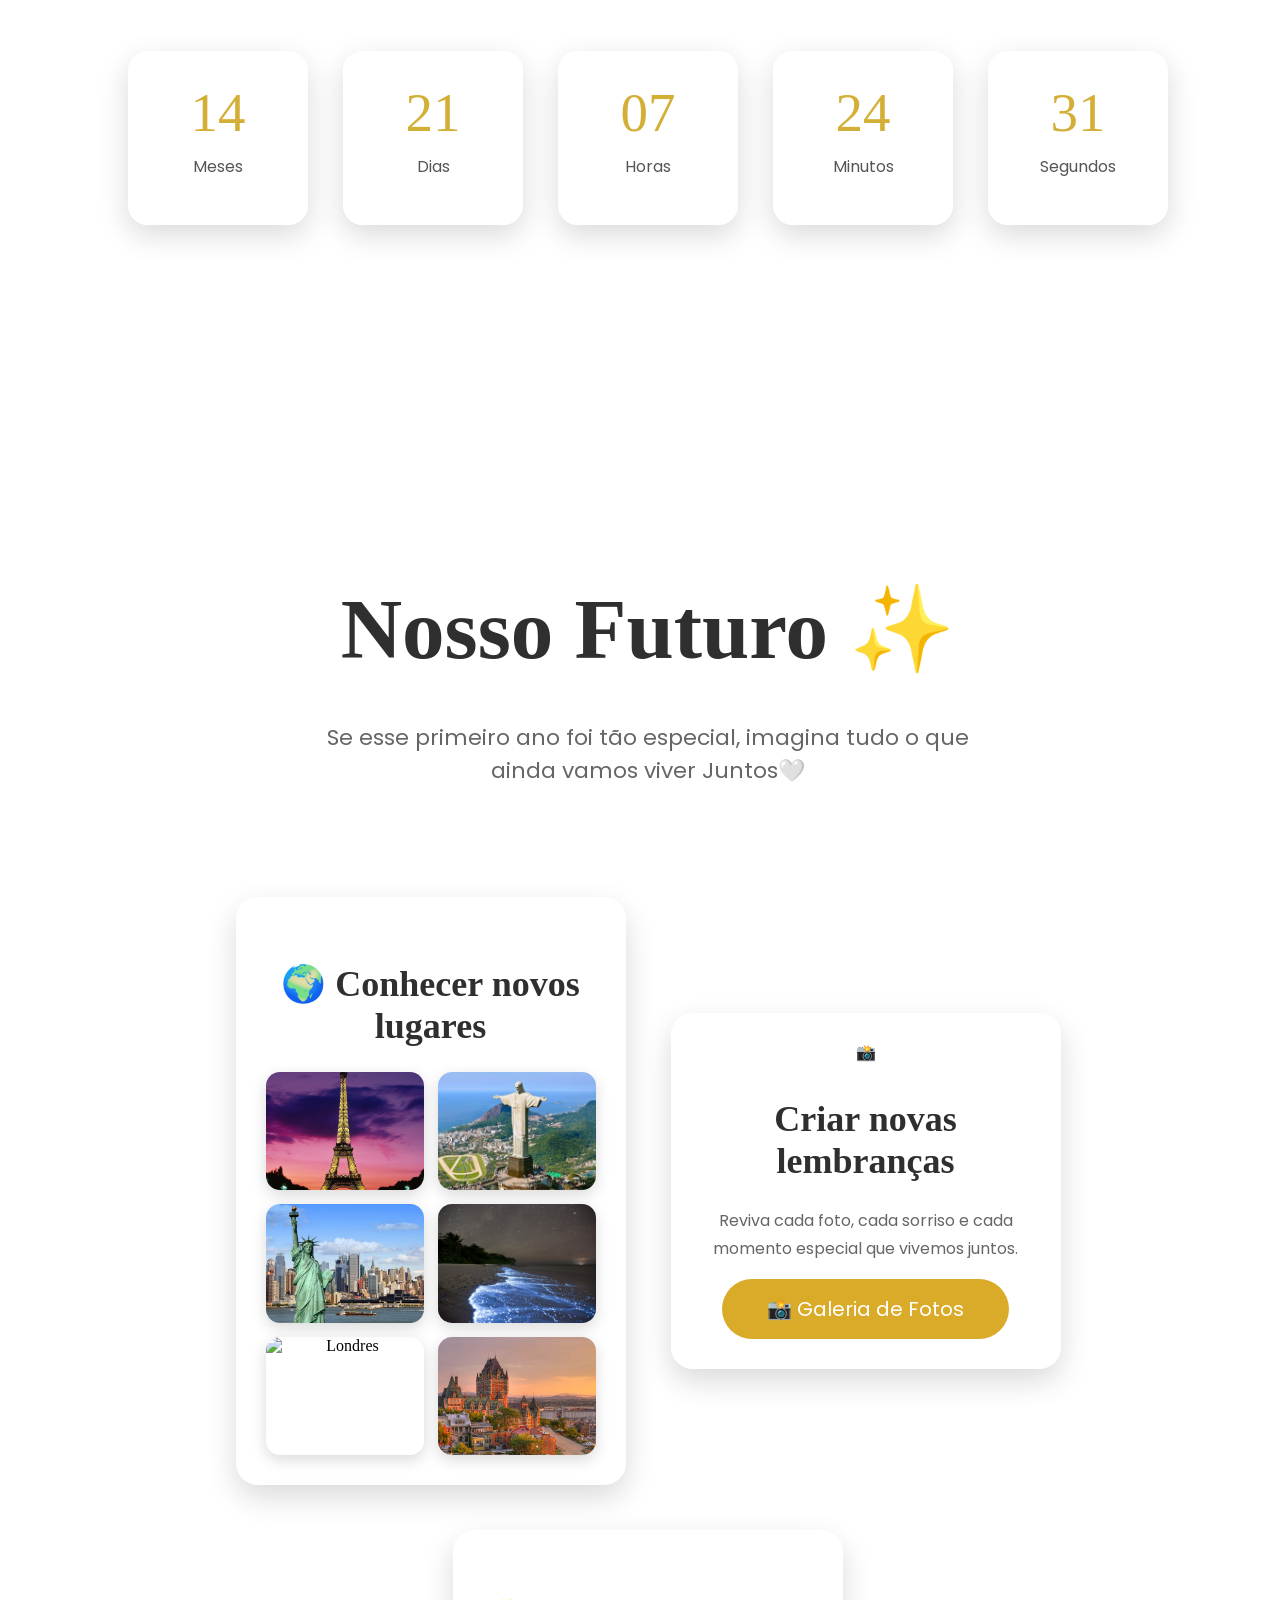
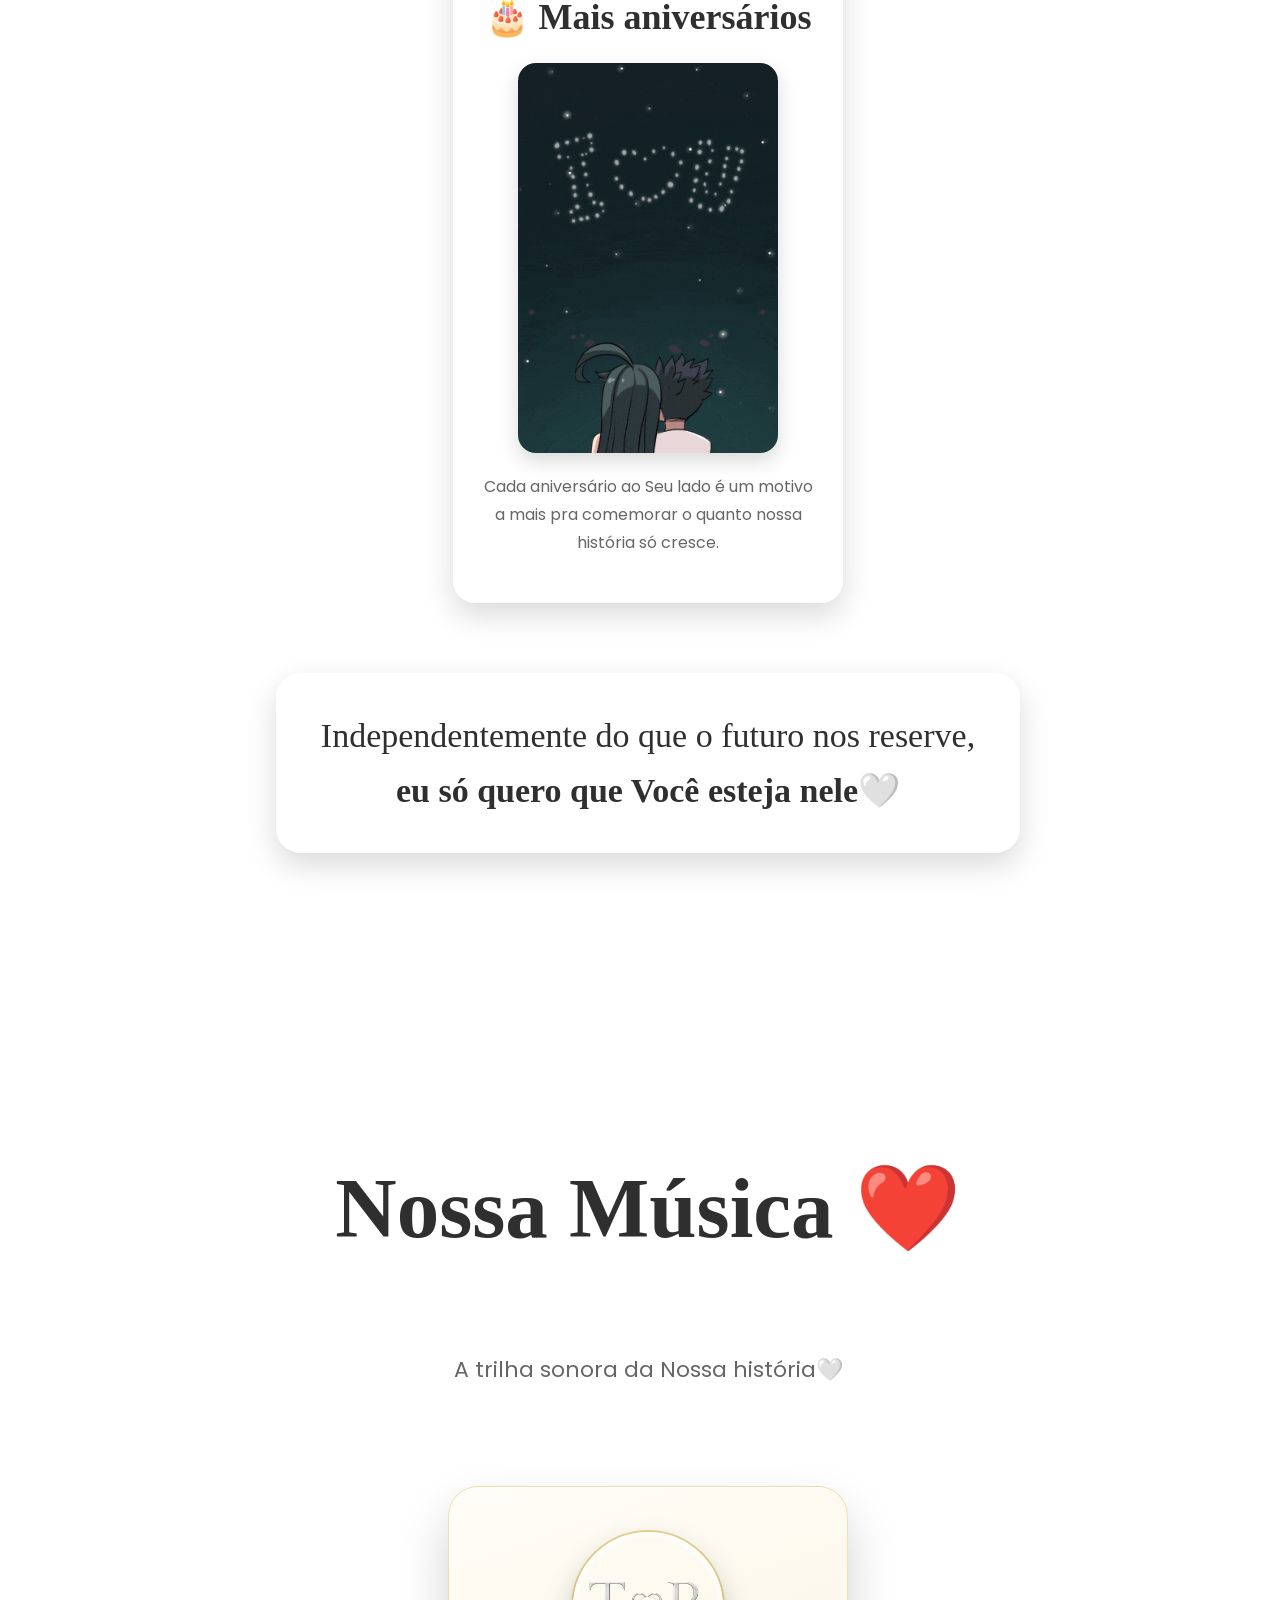
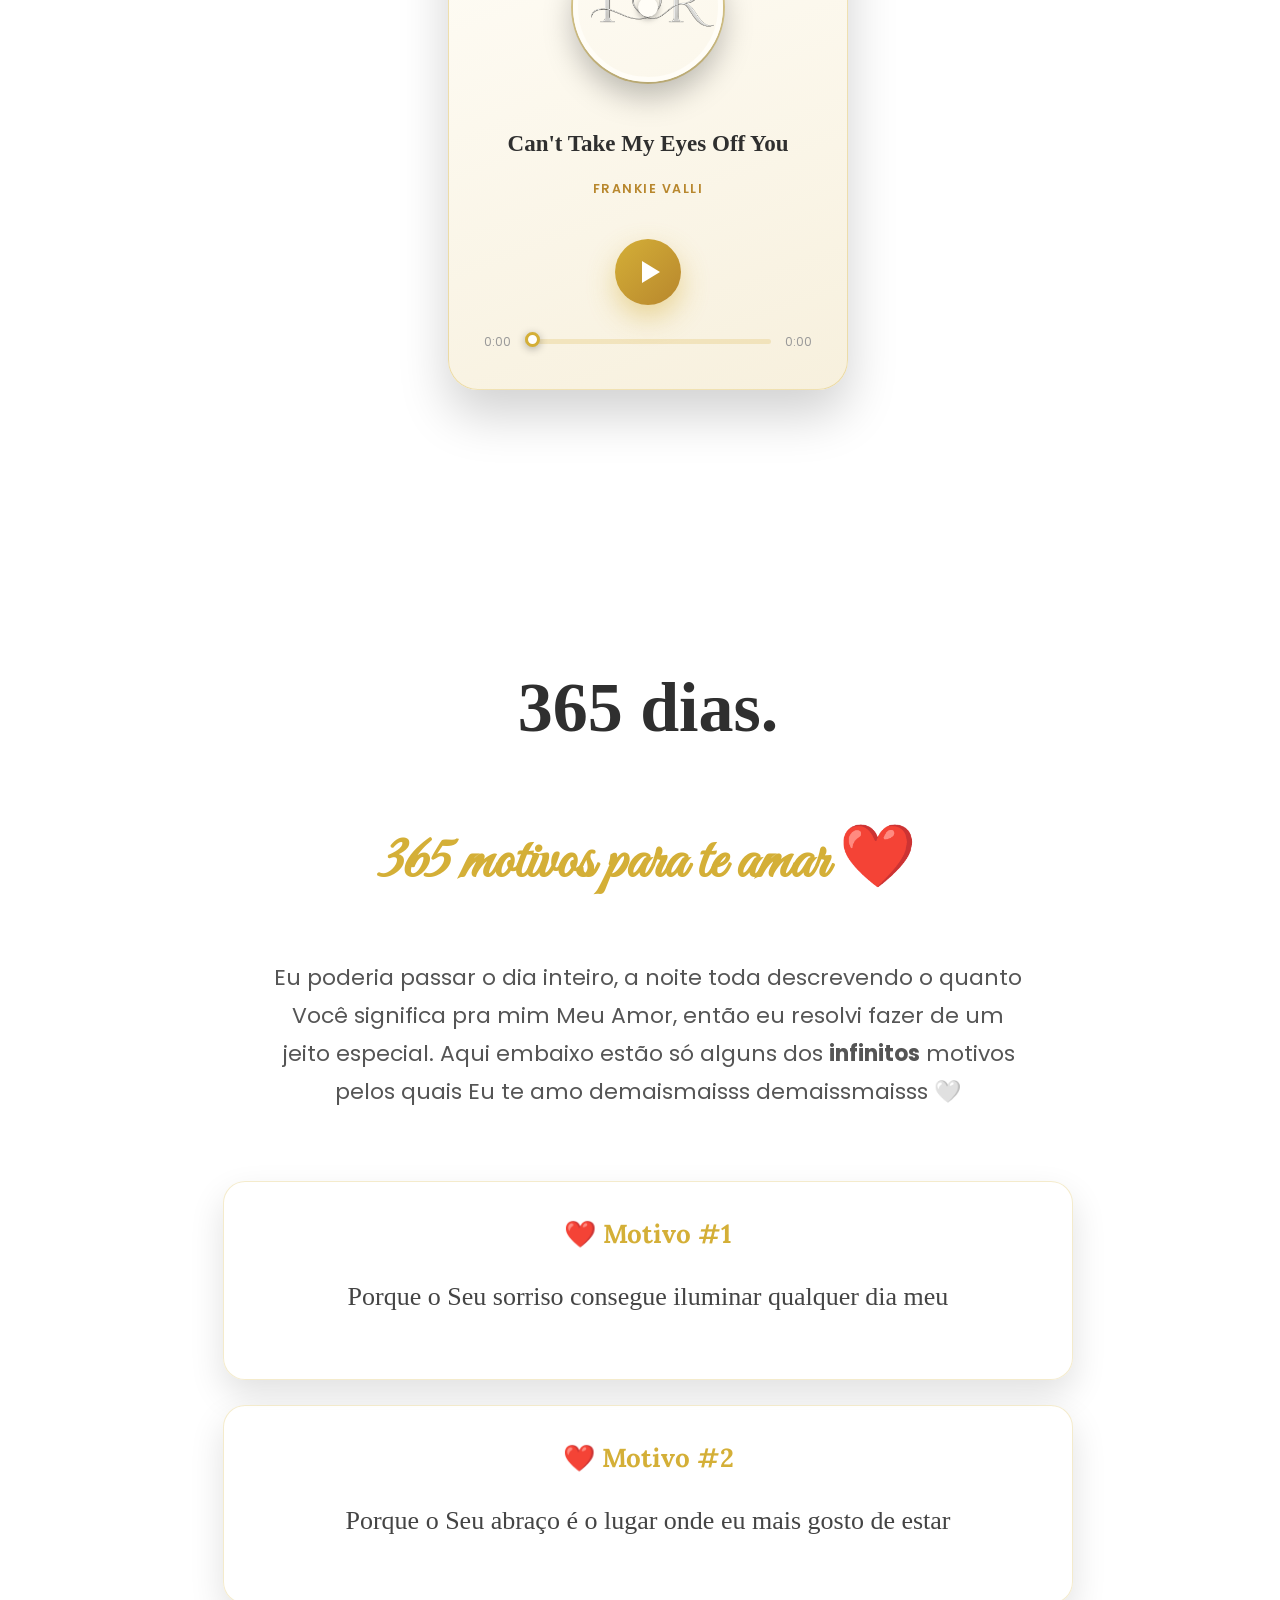
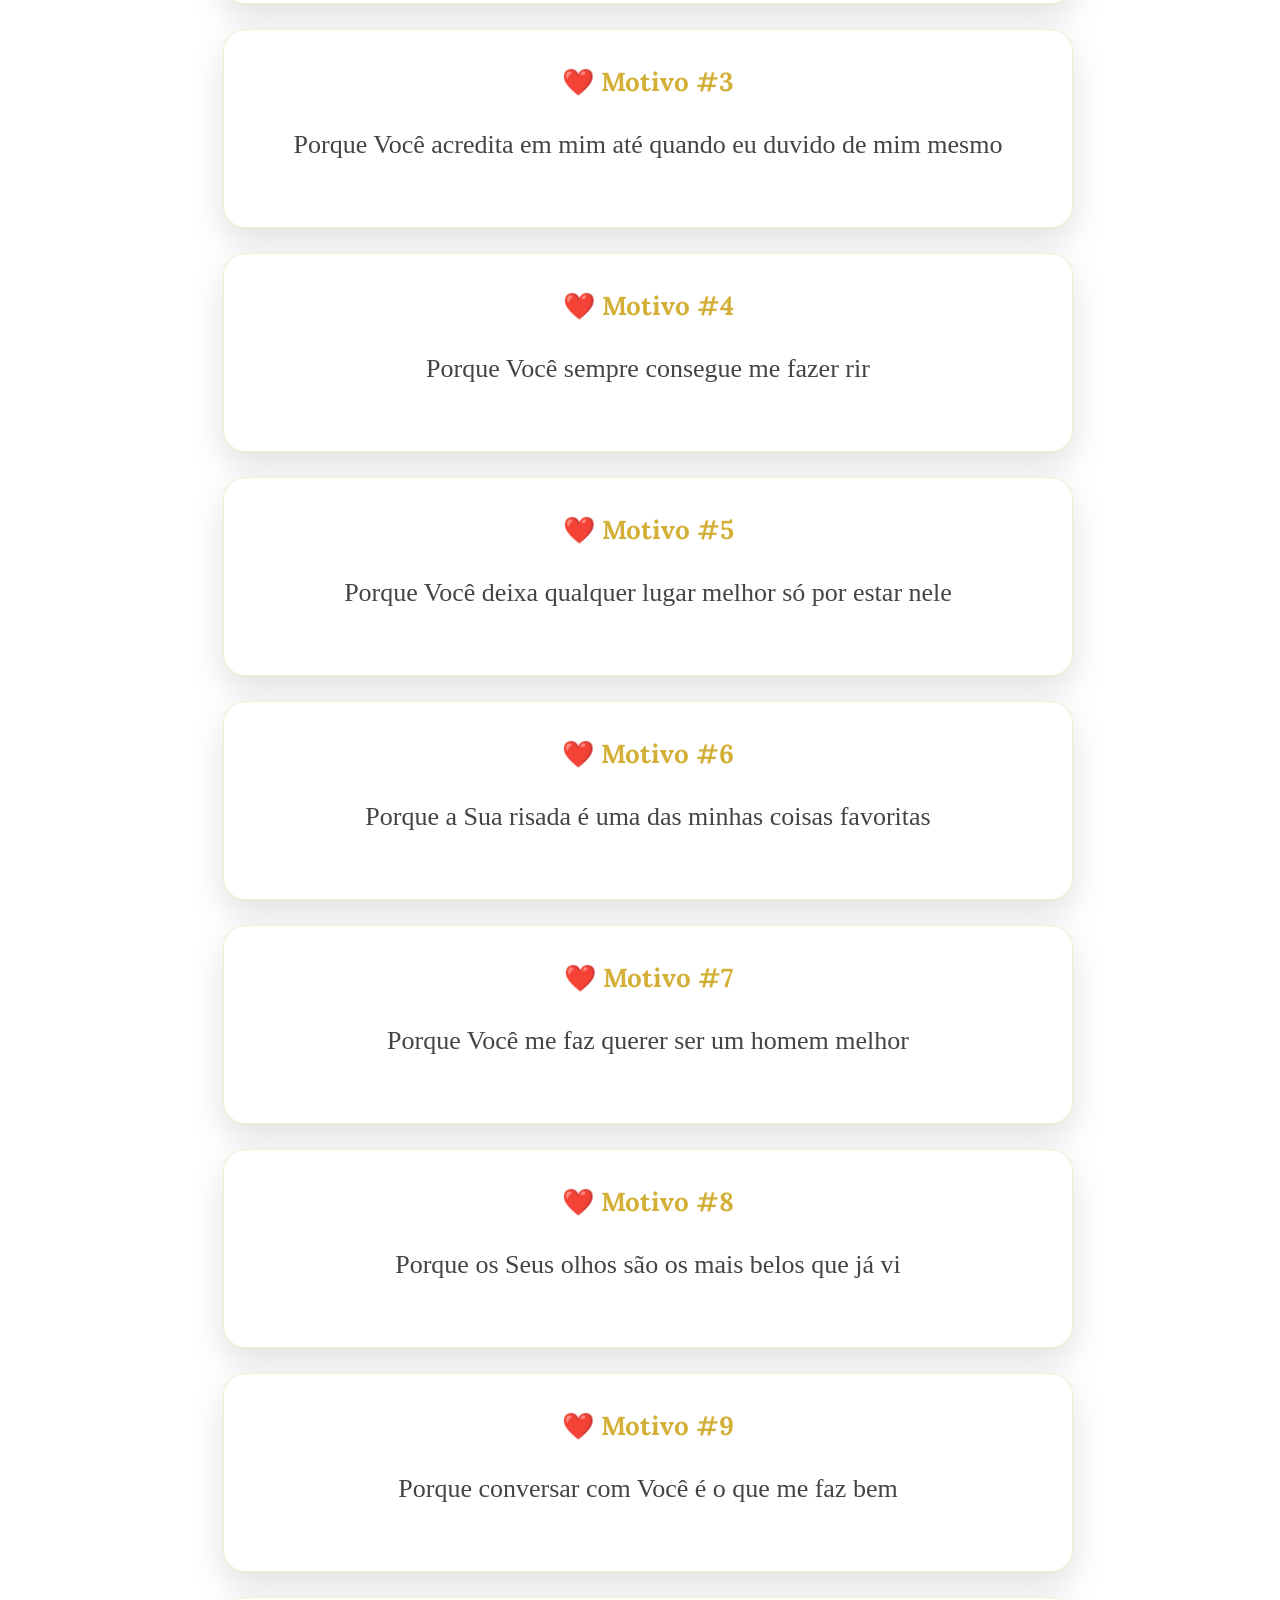
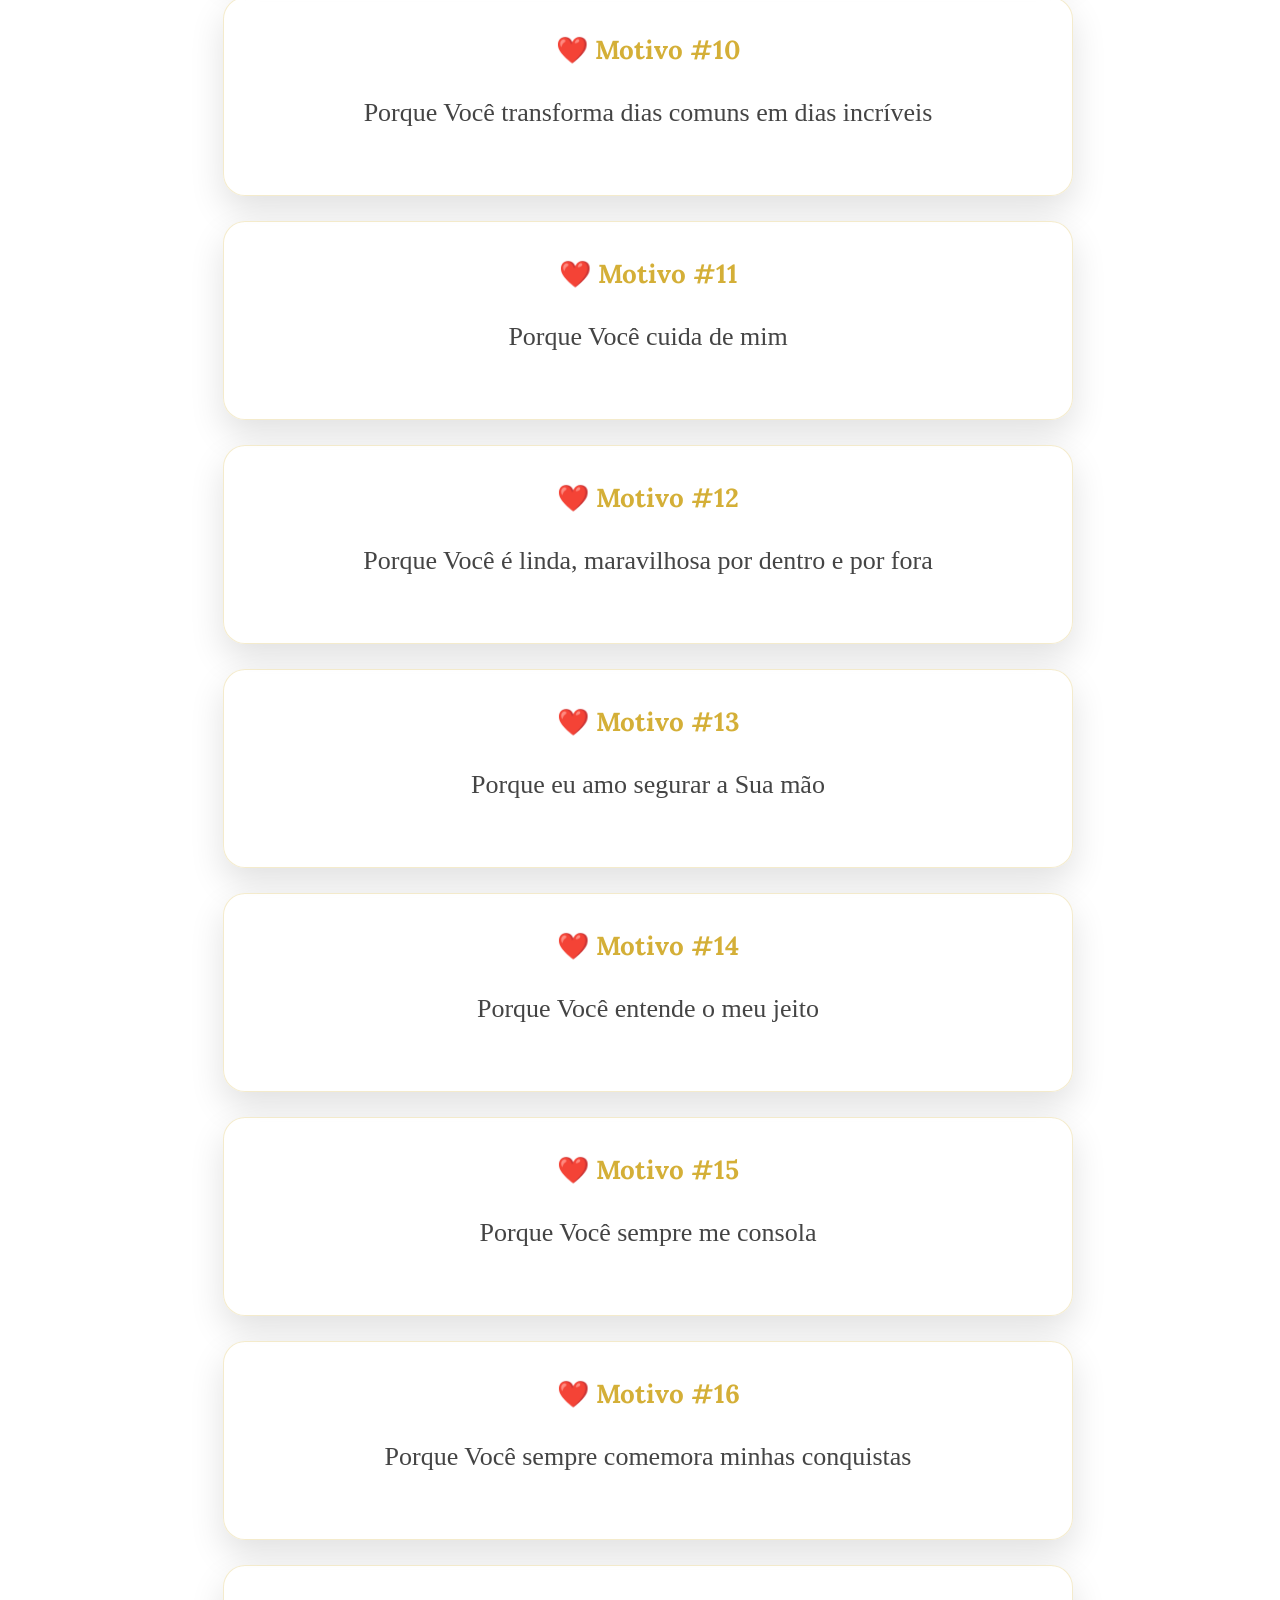
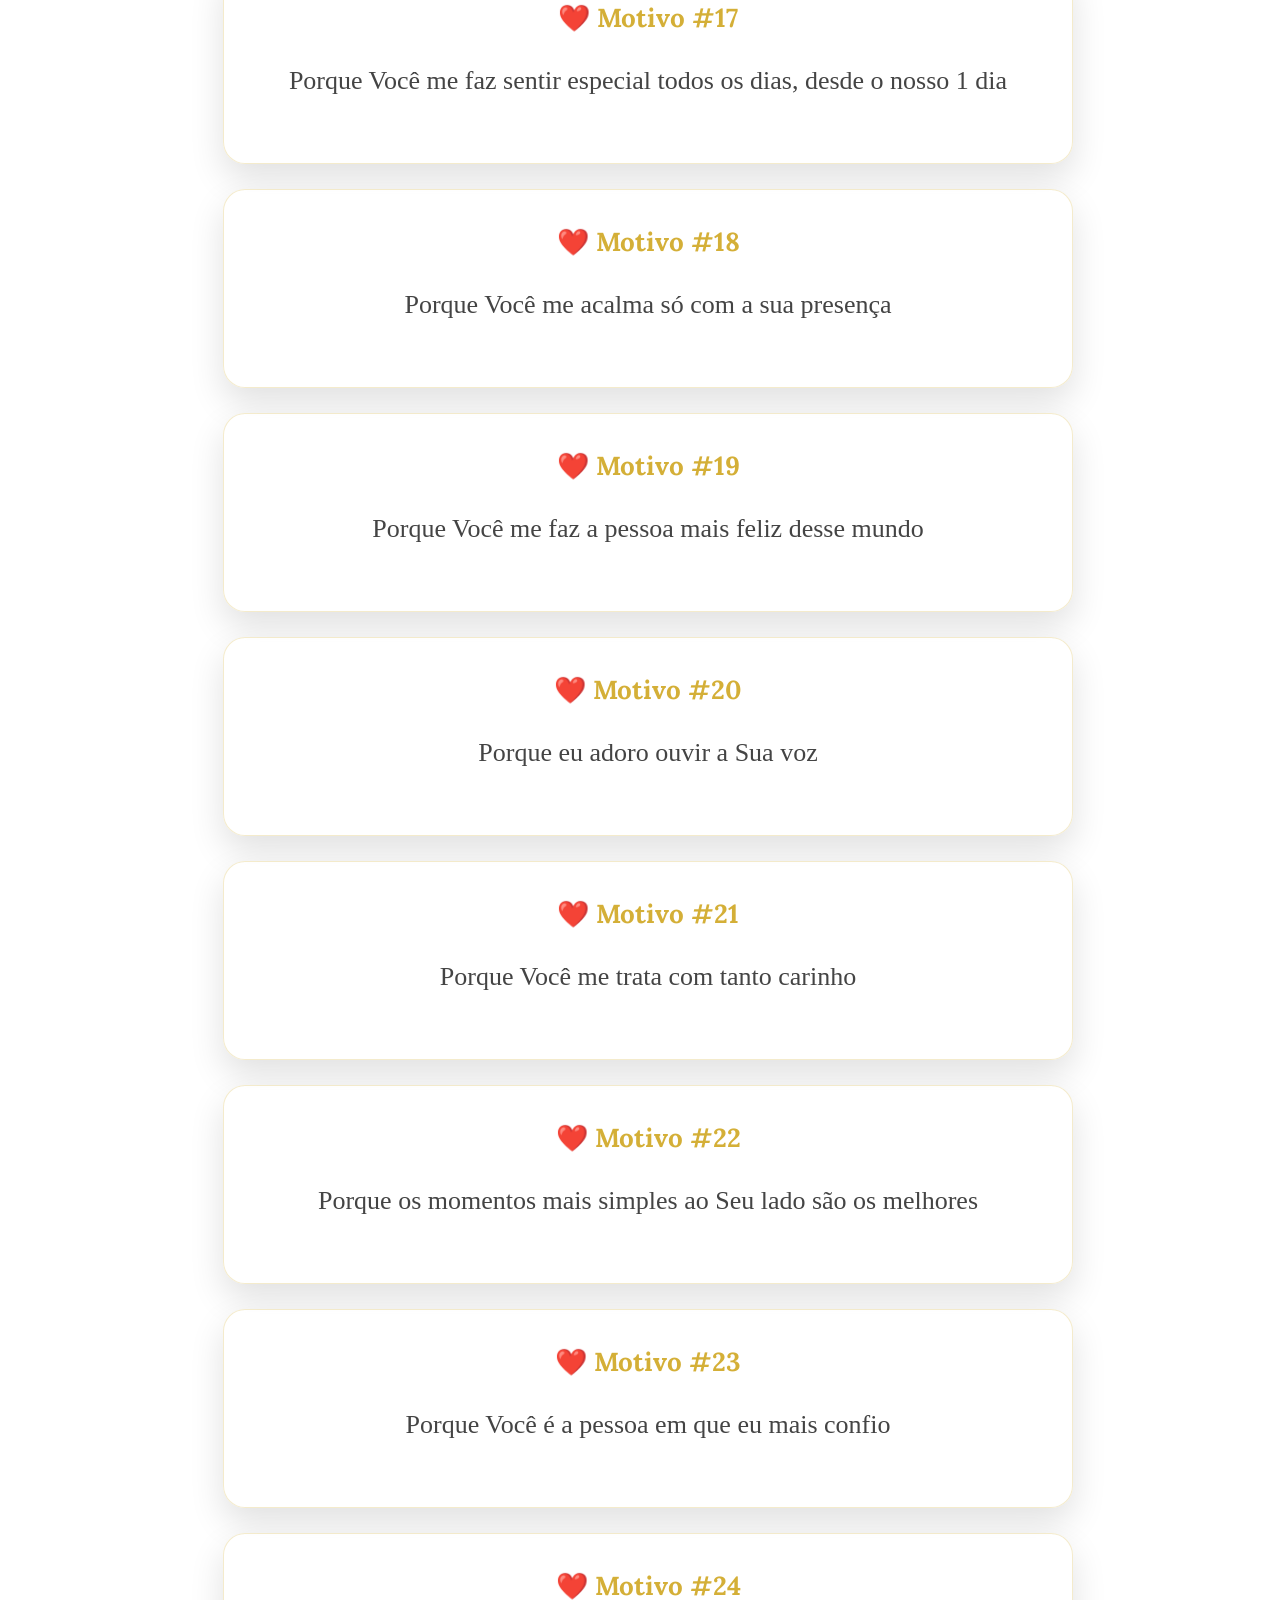
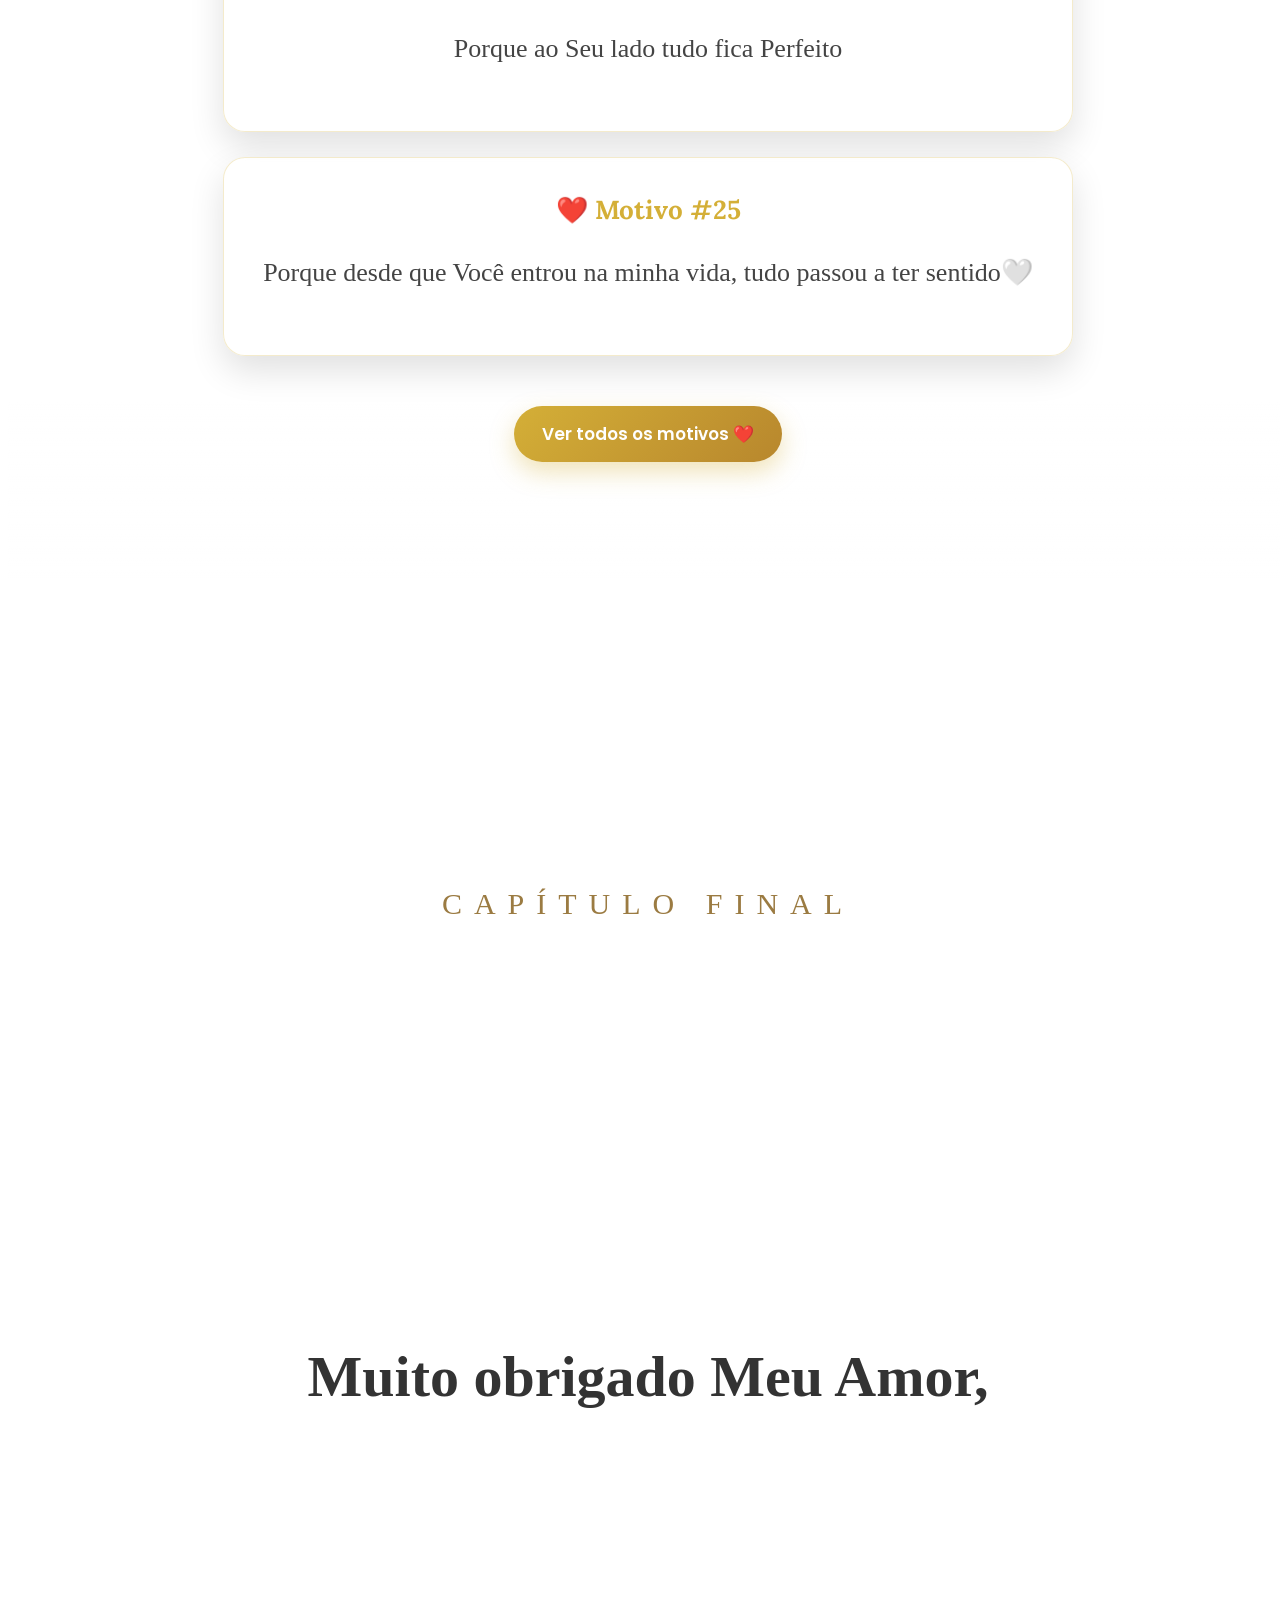
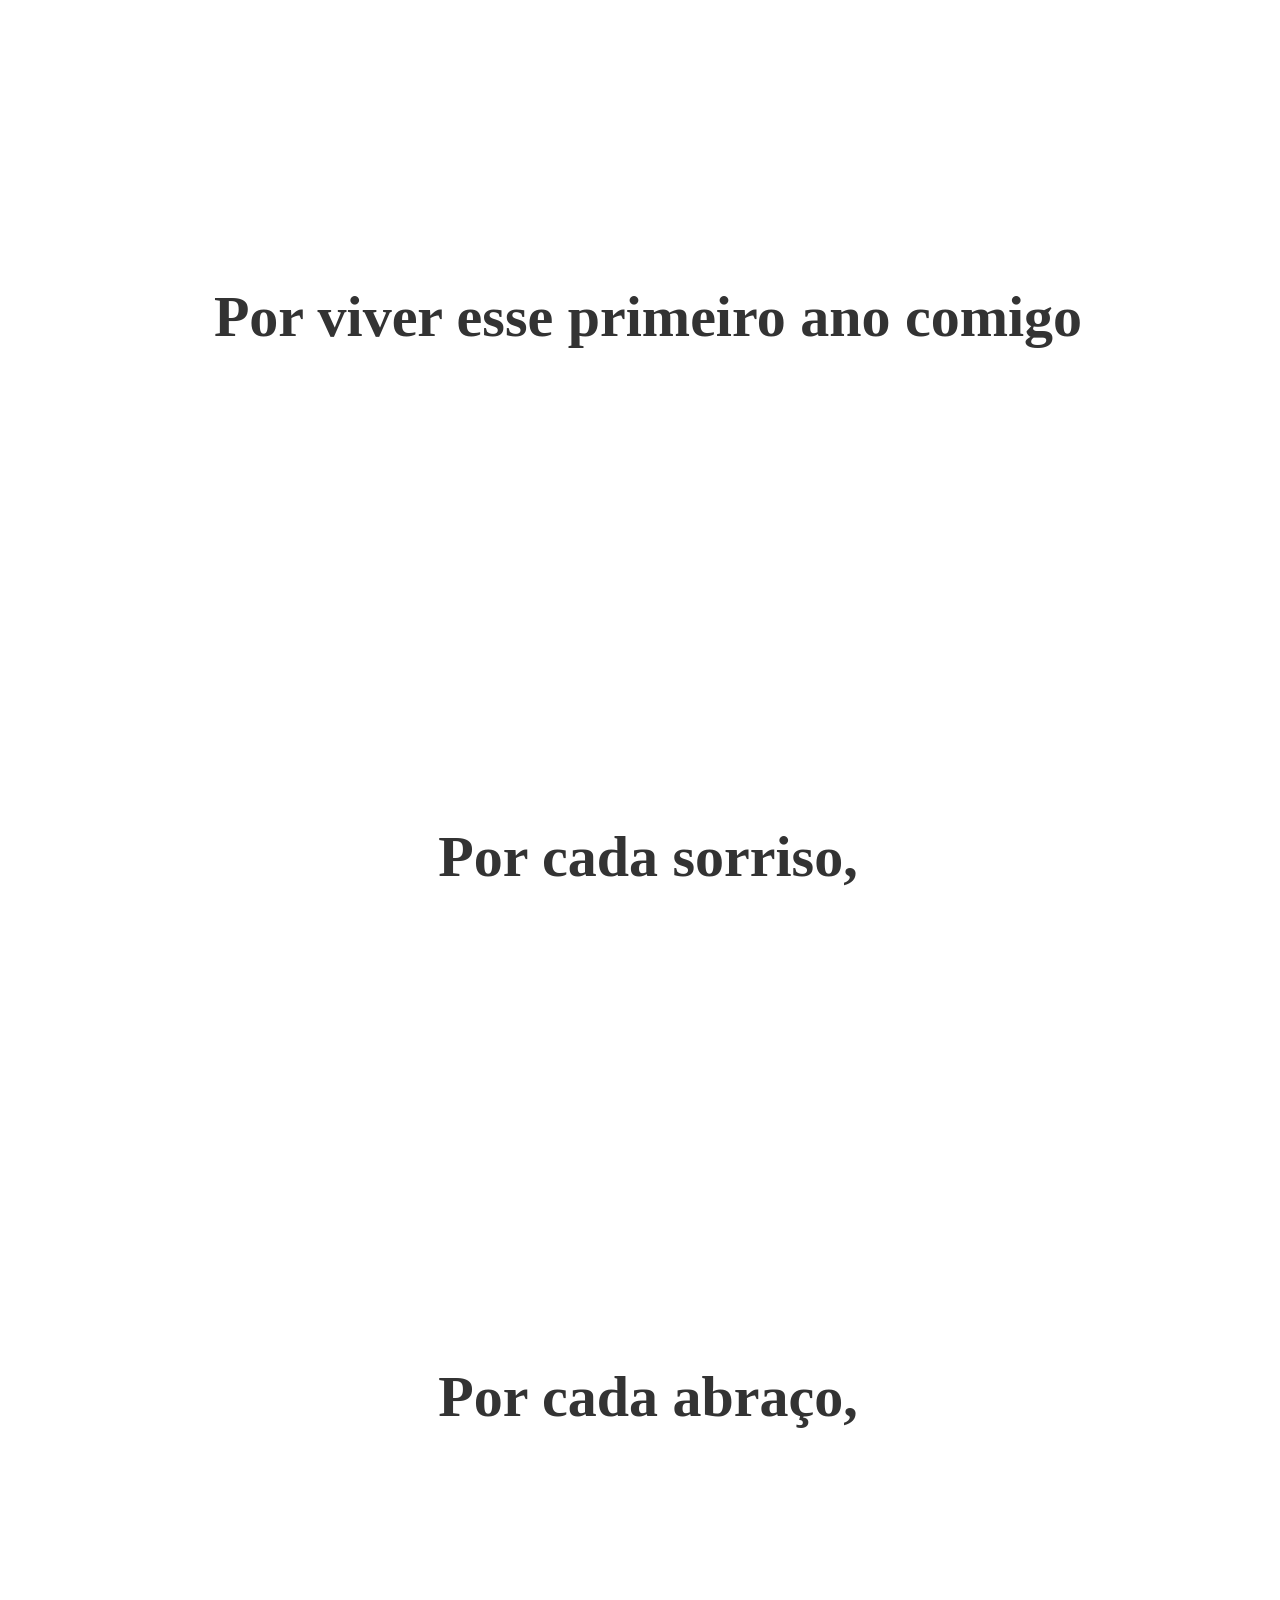
==== commit e54391e5: "Update play button icon structure in index.html" ====
--- a/index.html
+++ b/index.html
@@ -246,8 +246,8 @@
         <button id="botaoPlay" aria-label="Tocar música">
           <span class="icone-play">
             <span class="tri"></span>
-            <span class="barra"></span>
-            <span class="barra"></span>
+            <span class="icone-barra"></span>
+            <span class="icone-barra"></span>
           </span>
         </button>
 
--- a/Te.css
+++ b/Te.css
@@ -556,39 +556,73 @@
 .player-card {
   position: relative;
 
-  width: 420px;
+  width: 400px;
   max-width: 100%;
 
   margin-top: 40px;
 
-  padding: 35px;
-
-  background: rgba(255, 255, 255, 0.78);
-  backdrop-filter: blur(10px);
-
-  border-radius: 26px;
-
-  box-shadow: 0 15px 35px rgba(0, 0, 0, 0.15);
+  padding: 45px 35px 38px;
+
+  background: linear-gradient(160deg, #fffdf7, #f7f0dd);
+
+  border-radius: 30px;
+  border: 1px solid rgba(212, 175, 55, 0.35);
+
+  box-shadow:
+    0 25px 50px rgba(0, 0, 0, 0.18),
+    inset 0 1px 0 rgba(255, 255, 255, 0.9);
 
   display: flex;
   flex-direction: column;
   align-items: center;
 }
 
-.player-capa {
+.player-capa-wrap {
+  position: relative;
   width: 150px;
   height: 150px;
+}
+
+.player-capa {
+  width: 100%;
+  height: 100%;
 
   object-fit: cover;
-  border-radius: 20px;
-
-  box-shadow: 0 10px 25px rgba(0, 0, 0, 0.2);
-
-  animation: girarCapa 18s linear infinite paused;
+  border-radius: 50%;
+
+  border: 5px solid #fffdf7;
+
+  box-shadow:
+    0 15px 30px rgba(0, 0, 0, 0.25),
+    0 0 0 2px rgba(212, 175, 55, 0.5);
+
+  animation: girarCapa 14s linear infinite paused;
+}
+
+.player-capa-wrap::after {
+  content: "";
+  position: absolute;
+  top: 50%;
+  left: 50%;
+  transform: translate(-50%, -50%);
+
+  width: 20px;
+  height: 20px;
+
+  background: #fffdf7;
+  border-radius: 50%;
+
+  box-shadow: 0 2px 6px rgba(0, 0, 0, 0.35);
 }
 
 .player-card.tocando .player-capa {
   animation-play-state: running;
+}
+
+.player-card.tocando .player-capa-wrap {
+  box-shadow: 0 0 0 10px rgba(212, 175, 55, 0.12);
+  border-radius: 50%;
+  transition: box-shadow 0.4s ease;
 }
 
 @keyframes girarCapa {
@@ -602,39 +636,43 @@
 }
 
 .player-info {
-  margin-top: 20px;
+  margin-top: 26px;
 }
 
 .player-info h3 {
   font-family: "Playfair Display", serif;
-  font-size: 24px;
+  font-size: 23px;
   color: #2f2f2f;
 }
 
 .player-info p {
   font-family: "Poppins", sans-serif;
-  font-size: 15px;
-  color: #888;
-  margin-top: 5px;
+  font-size: 12.5px;
+  letter-spacing: 1.5px;
+  text-transform: uppercase;
+  color: #b8872d;
+  margin-top: 6px;
+  font-weight: 600;
 }
 
 #botaoPlay {
-  margin-top: 25px;
-
-  width: 68px;
-  height: 68px;
+  margin-top: 28px;
+
+  width: 66px;
+  height: 66px;
+
+  display: flex;
+  align-items: center;
+  justify-content: center;
 
   border: none;
   border-radius: 50%;
 
   background: linear-gradient(135deg, #d4af37, #b8872d);
 
-  color: white;
-  font-size: 24px;
-
   cursor: pointer;
 
-  box-shadow: 0 10px 25px rgba(212, 175, 55, 0.4);
+  box-shadow: 0 12px 28px rgba(212, 175, 55, 0.45);
 
   transition: 0.25s;
 }
@@ -647,17 +685,68 @@
   transform: scale(0.94);
 }
 
+.icone-play {
+  position: relative;
+  width: 20px;
+  height: 22px;
+}
+
+.tri {
+  position: absolute;
+  inset: 0;
+  margin: auto;
+
+  width: 0;
+  height: 0;
+
+  border-top: 11px solid transparent;
+  border-bottom: 11px solid transparent;
+  border-left: 18px solid white;
+
+  margin-left: 4px;
+}
+
+.barra {
+  display: none;
+
+  position: absolute;
+  top: 0;
+
+  width: 6px;
+  height: 22px;
+
+  background: white;
+  border-radius: 2px;
+}
+
+.barra:nth-child(2) {
+  left: 0;
+}
+
+.barra:nth-child(3) {
+  right: 0;
+}
+
+#botaoPlay.tocando .tri {
+  display: none;
+}
+
+#botaoPlay.tocando .barra {
+  display: block;
+}
+
 .player-progresso {
   width: 100%;
-  margin-top: 25px;
+  margin-top: 28px;
 
   display: flex;
   align-items: center;
   gap: 12px;
 
   font-family: "Poppins", sans-serif;
-  font-size: 13px;
-  color: #888;
+  font-size: 12px;
+  font-variant-numeric: tabular-nums;
+  color: #999;
 }
 
 .player-progresso input[type="range"] {
@@ -666,10 +755,10 @@
   -webkit-appearance: none;
   appearance: none;
 
-  height: 6px;
+  height: 5px;
   border-radius: 10px;
 
-  background: rgba(212, 175, 55, 0.25);
+  background: rgba(212, 175, 55, 0.22);
 
   cursor: pointer;
 }
@@ -678,30 +767,39 @@
   -webkit-appearance: none;
   appearance: none;
 
-  width: 16px;
-  height: 16px;
+  width: 15px;
+  height: 15px;
 
   border-radius: 50%;
 
-  background: #d4af37;
+  background: #fff;
+  border: 3px solid #d4af37;
 
   box-shadow: 0 2px 8px rgba(0, 0, 0, 0.3);
 
   cursor: pointer;
+
+  margin-top: -5px;
 }
 
 .player-progresso input[type="range"]::-moz-range-thumb {
-  width: 16px;
-  height: 16px;
-
-  border: none;
+  width: 15px;
+  height: 15px;
+
+  border: 3px solid #d4af37;
   border-radius: 50%;
 
-  background: #d4af37;
+  background: #fff;
 
   box-shadow: 0 2px 8px rgba(0, 0, 0, 0.3);
 
   cursor: pointer;
+}
+
+.player-progresso input[type="range"]::-moz-range-track {
+  height: 5px;
+  border-radius: 10px;
+  background: transparent;
 }
 
 #tempo {
@@ -1495,10 +1593,10 @@
 
   .player-card {
     width: 100%;
-    padding: 25px;
-  }
-
-  .player-capa {
+    padding: 35px 25px 30px;
+  }
+
+  .player-capa-wrap {
     width: 120px;
     height: 120px;
   }
--- a/Final.css
+++ b/Final.css
@@ -875,6 +875,48 @@
   color: #d8cfc0;
 }
 
+/* Nossa Música */
+body.modo-escuro #musica h2 {
+  color: #f2e4c4;
+}
+
+body.modo-escuro .player-card {
+  background: linear-gradient(160deg, #1c170f, #14110c);
+  border-color: rgba(212, 175, 55, 0.3);
+  box-shadow:
+    0 25px 50px rgba(0, 0, 0, 0.4),
+    inset 0 1px 0 rgba(255, 255, 255, 0.05);
+}
+
+body.modo-escuro .player-capa {
+  border-color: #1c170f;
+}
+
+body.modo-escuro .player-capa-wrap::after {
+  background: #1c170f;
+}
+
+body.modo-escuro .player-info h3 {
+  color: #f2e4c4;
+}
+
+body.modo-escuro .player-info p {
+  color: #d4af37;
+}
+
+body.modo-escuro .player-progresso {
+  color: #a79f92;
+}
+
+body.modo-escuro .player-progresso input[type="range"] {
+  background: rgba(212, 175, 55, 0.18);
+}
+
+body.modo-escuro .player-progresso input[type="range"]::-webkit-slider-thumb,
+body.modo-escuro .player-progresso input[type="range"]::-moz-range-thumb {
+  background: #1c170f;
+}
+
 /* Contador */
 body.modo-escuro #tempo h2 {
   color: #f2e4c4;
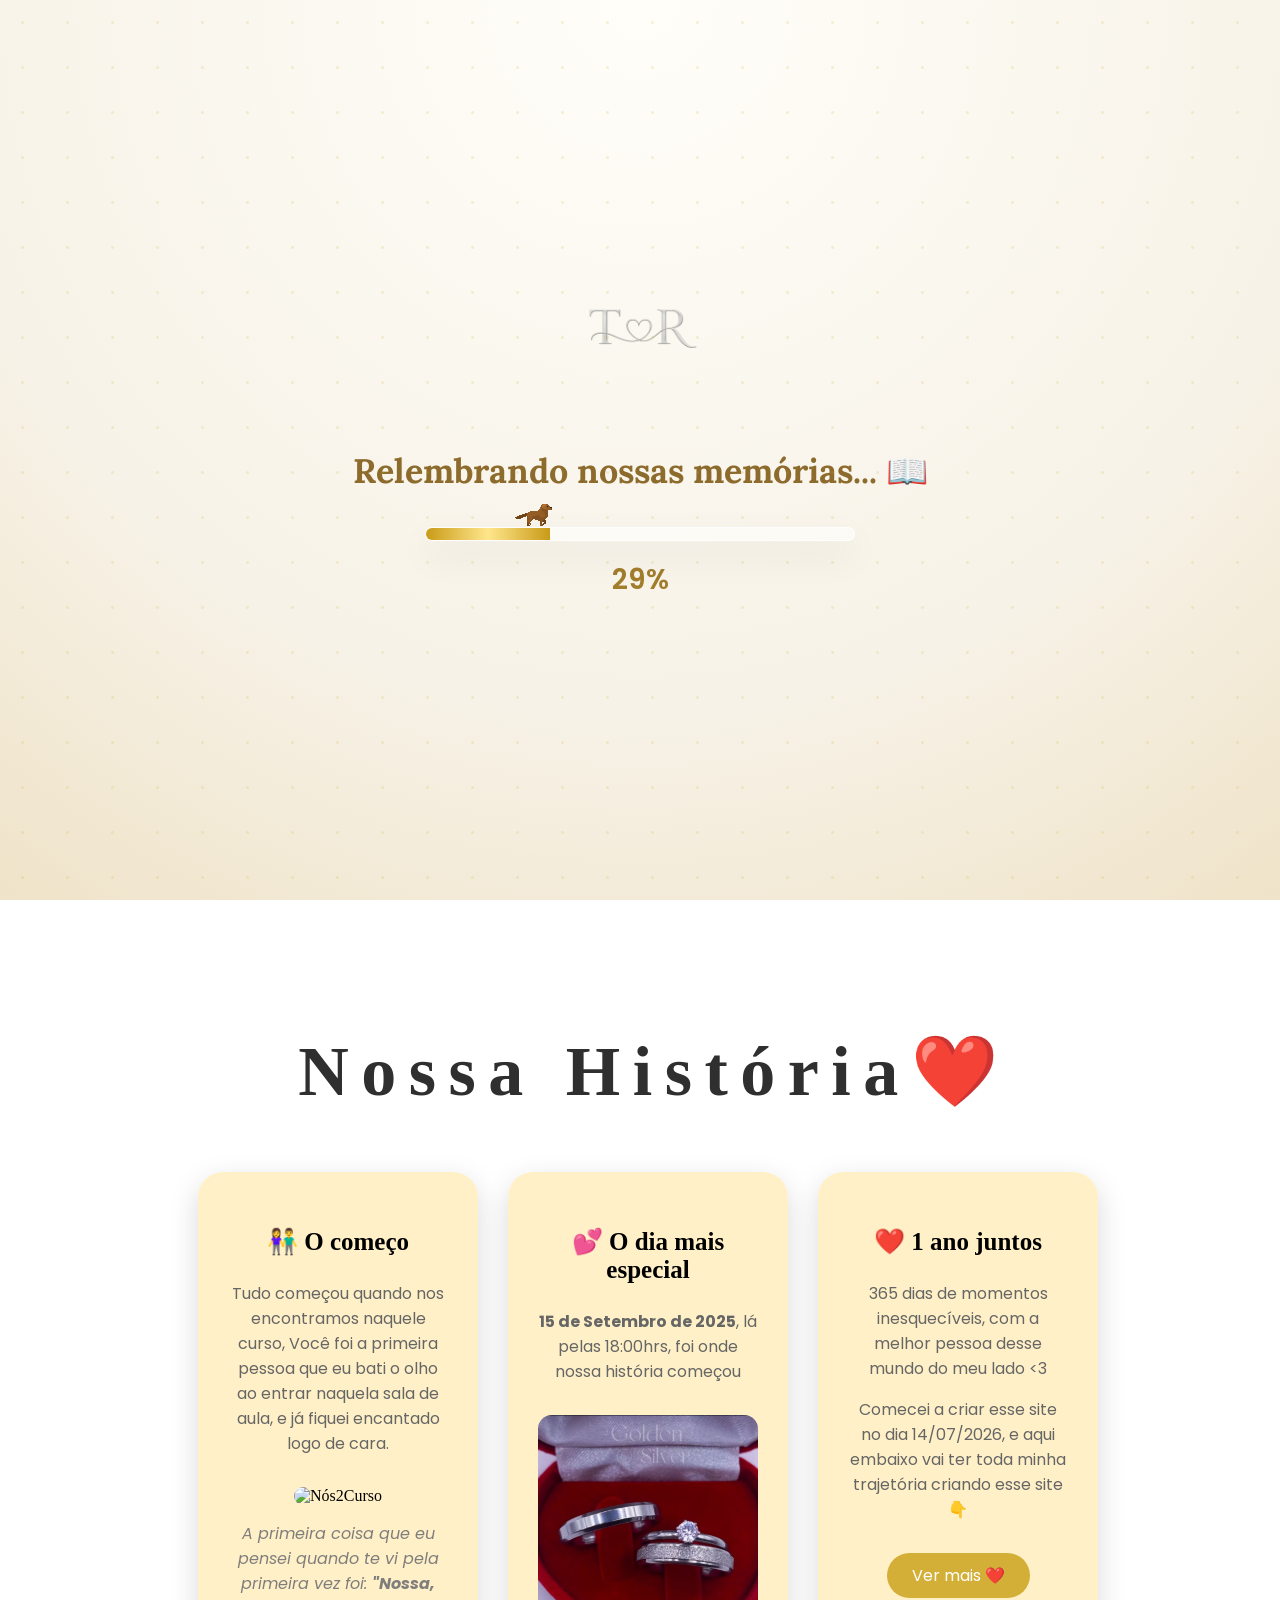
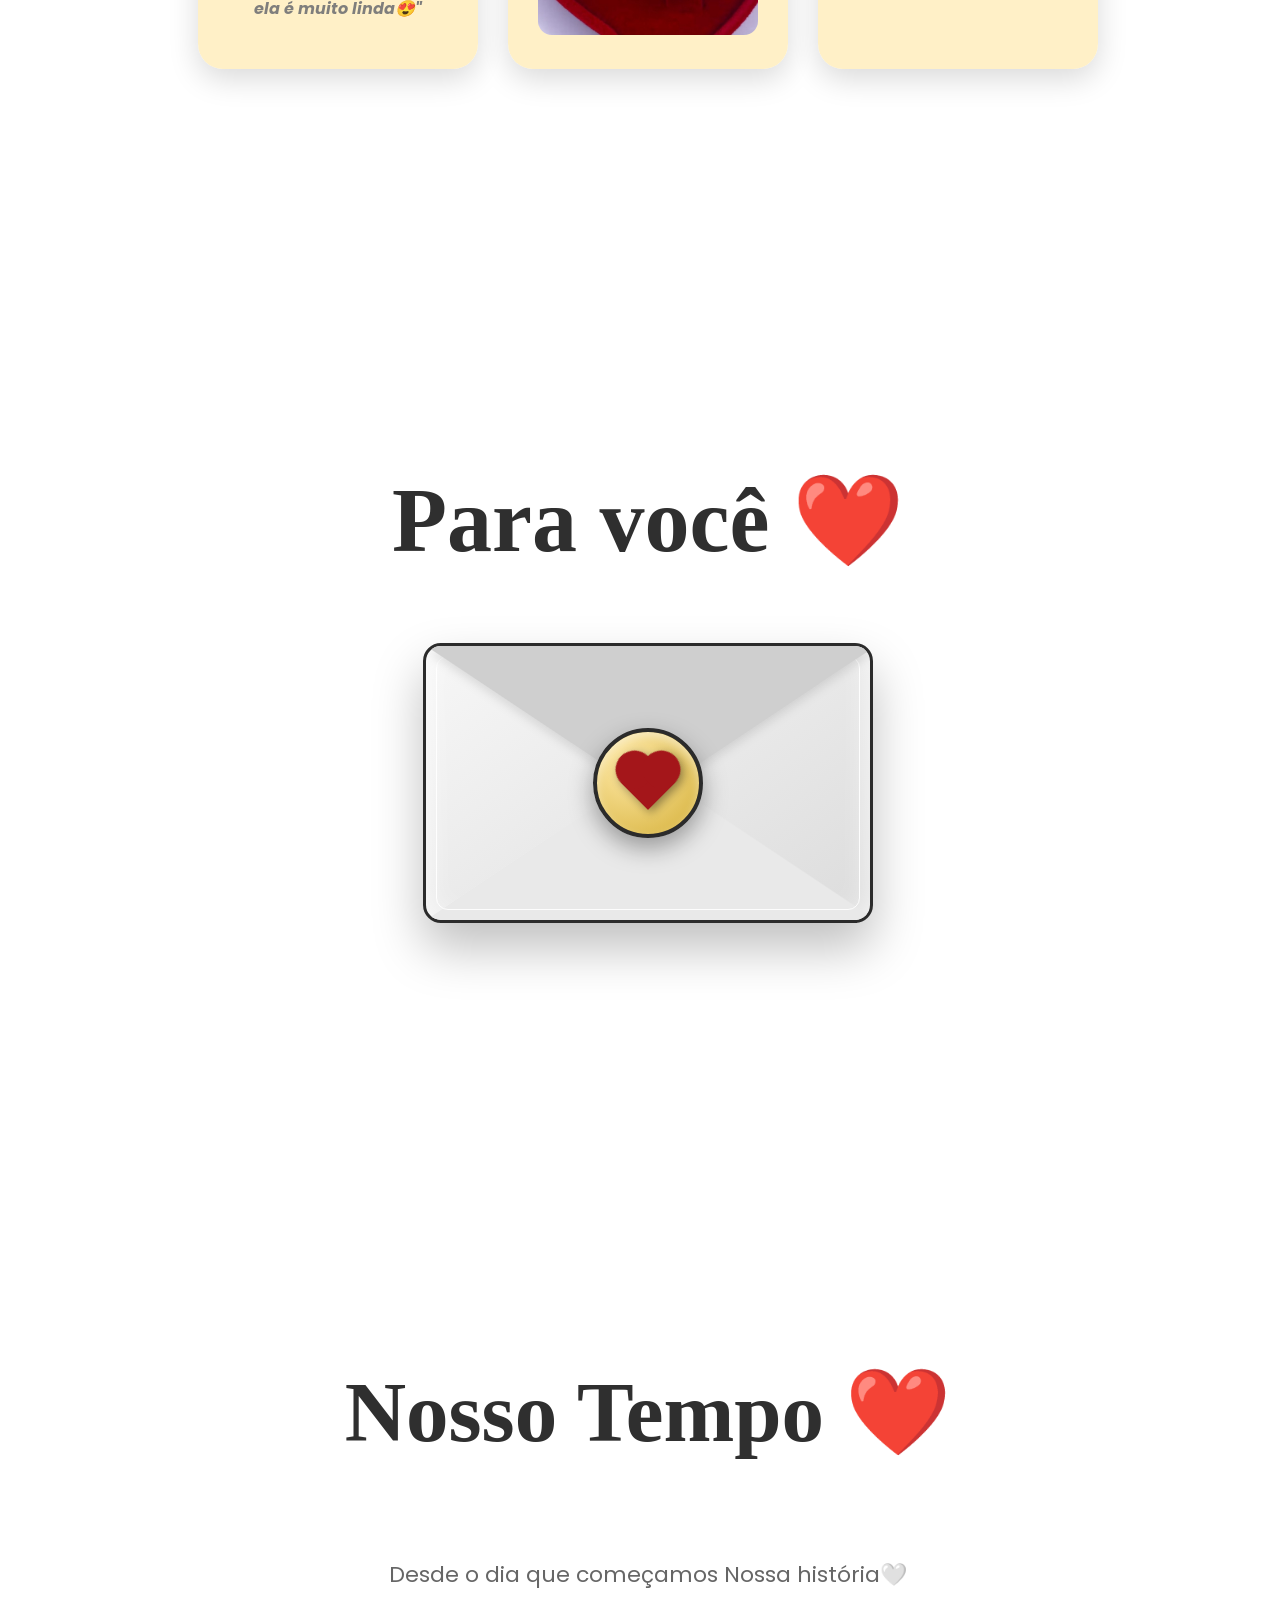
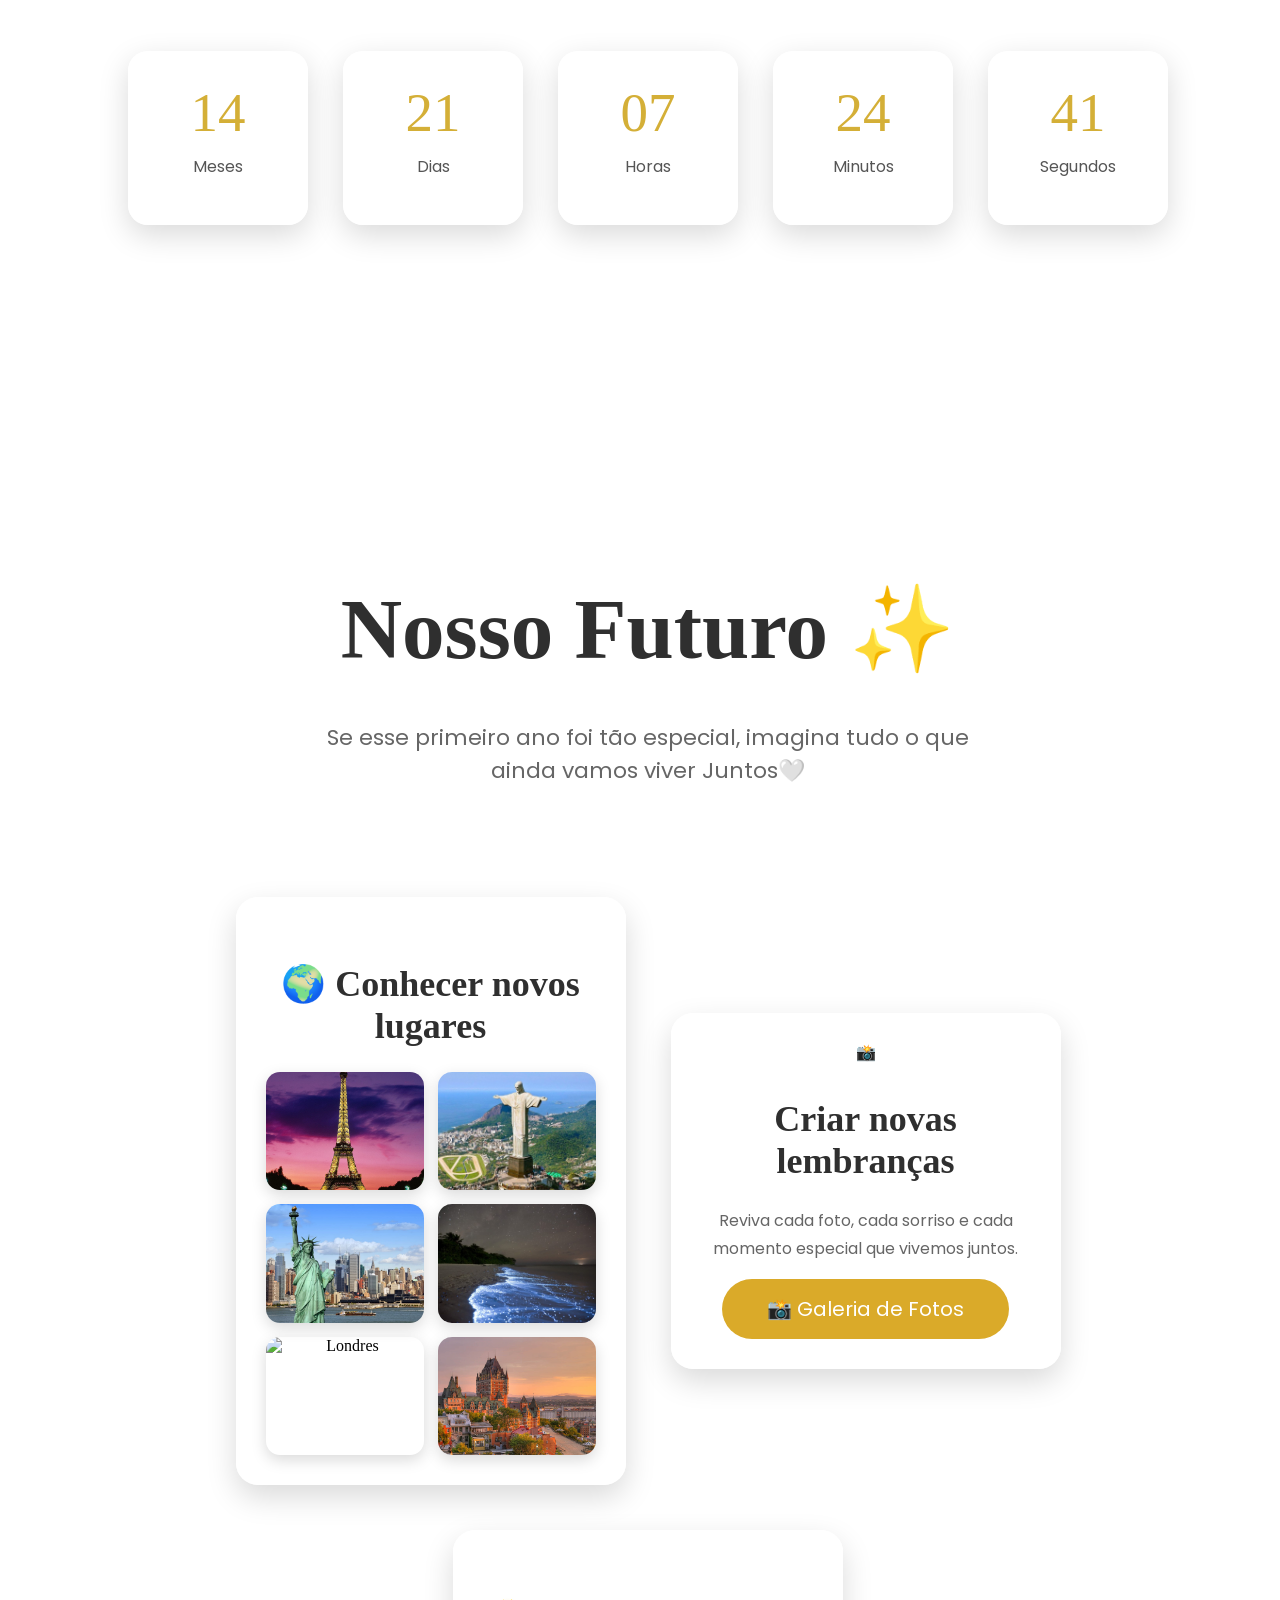
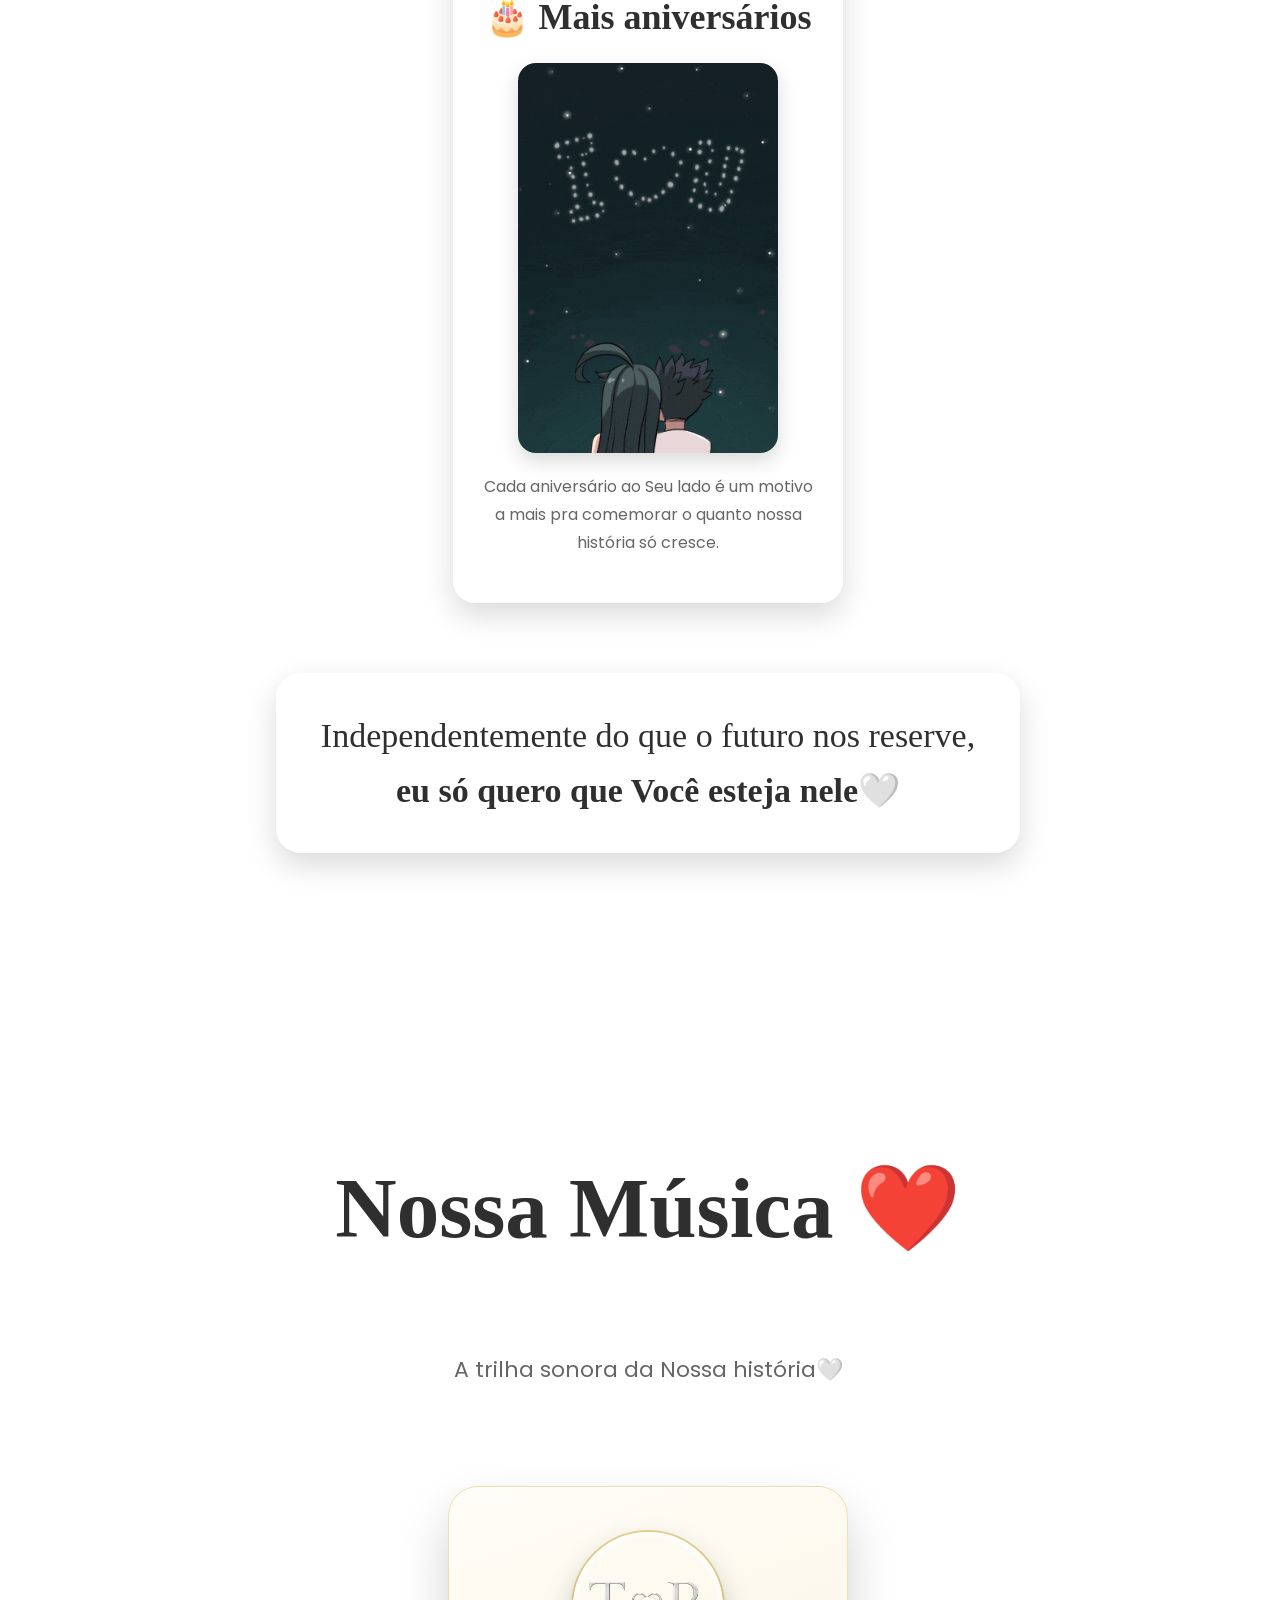
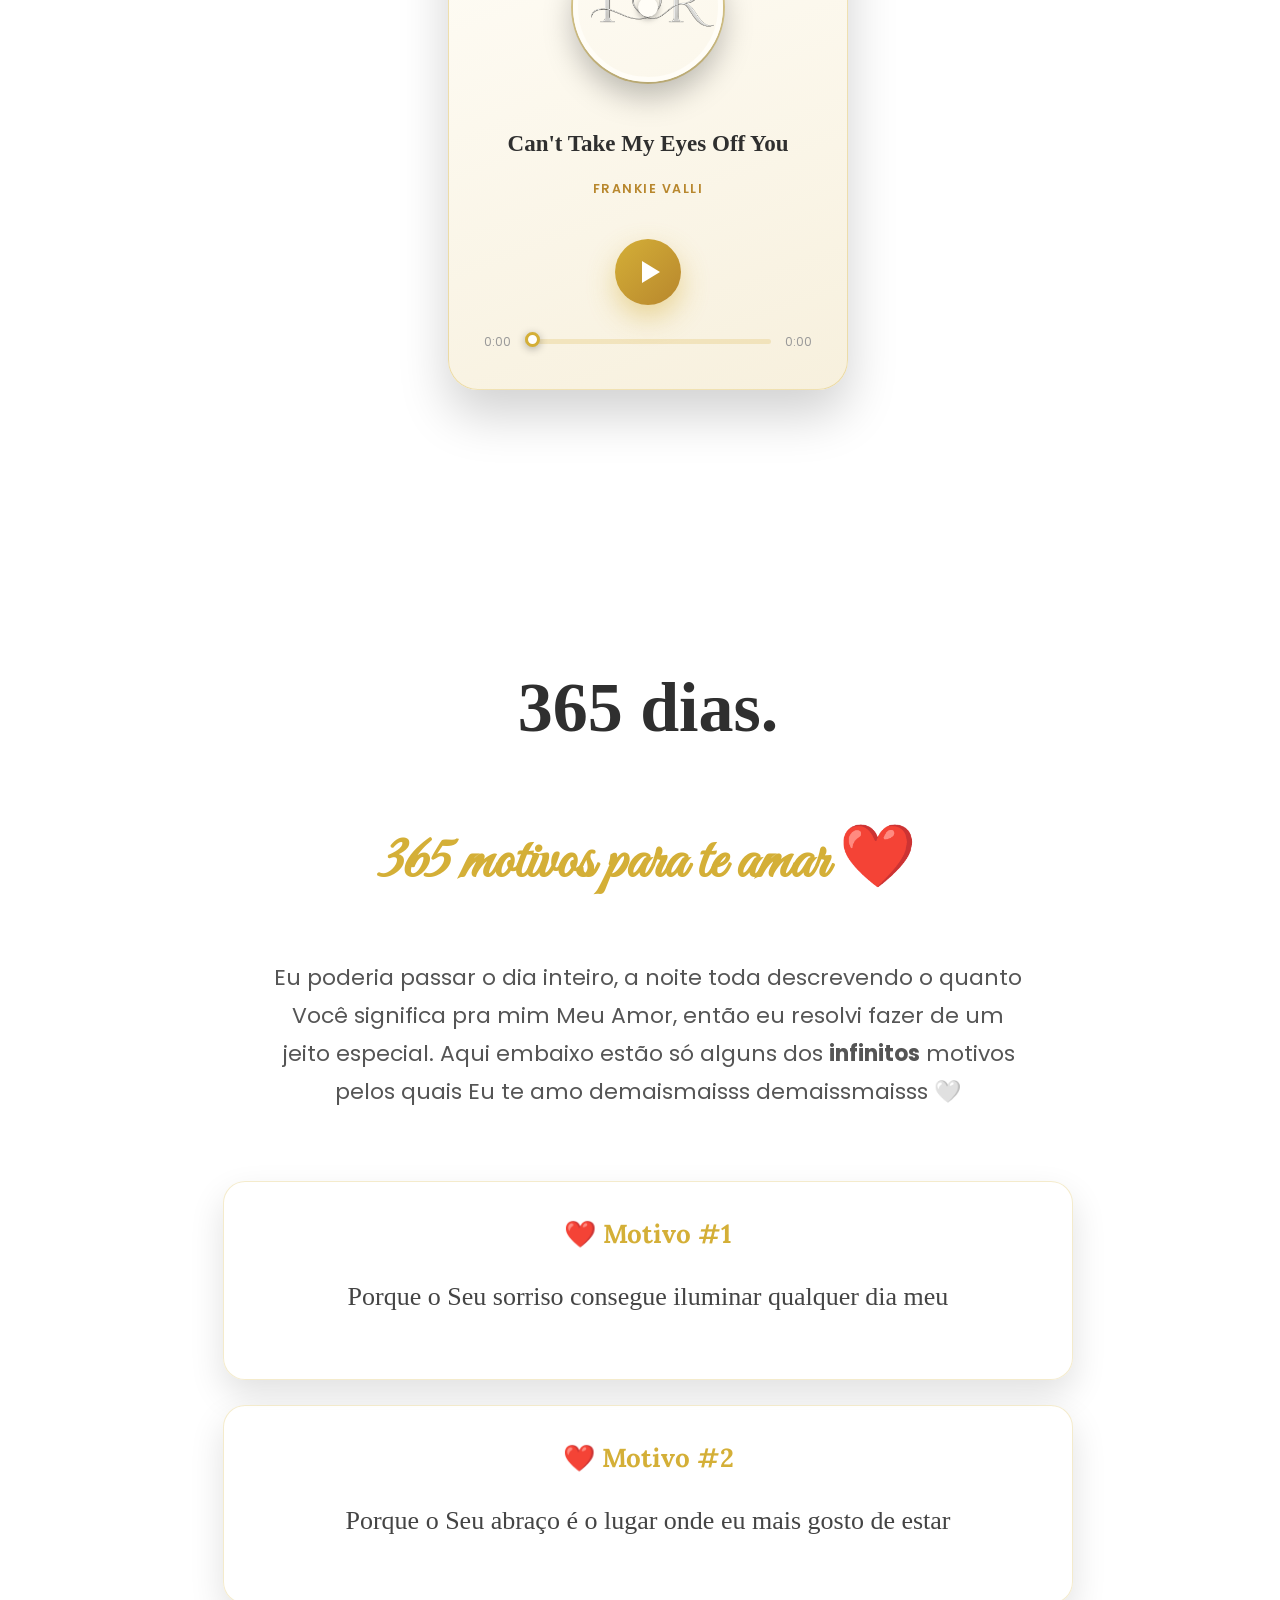
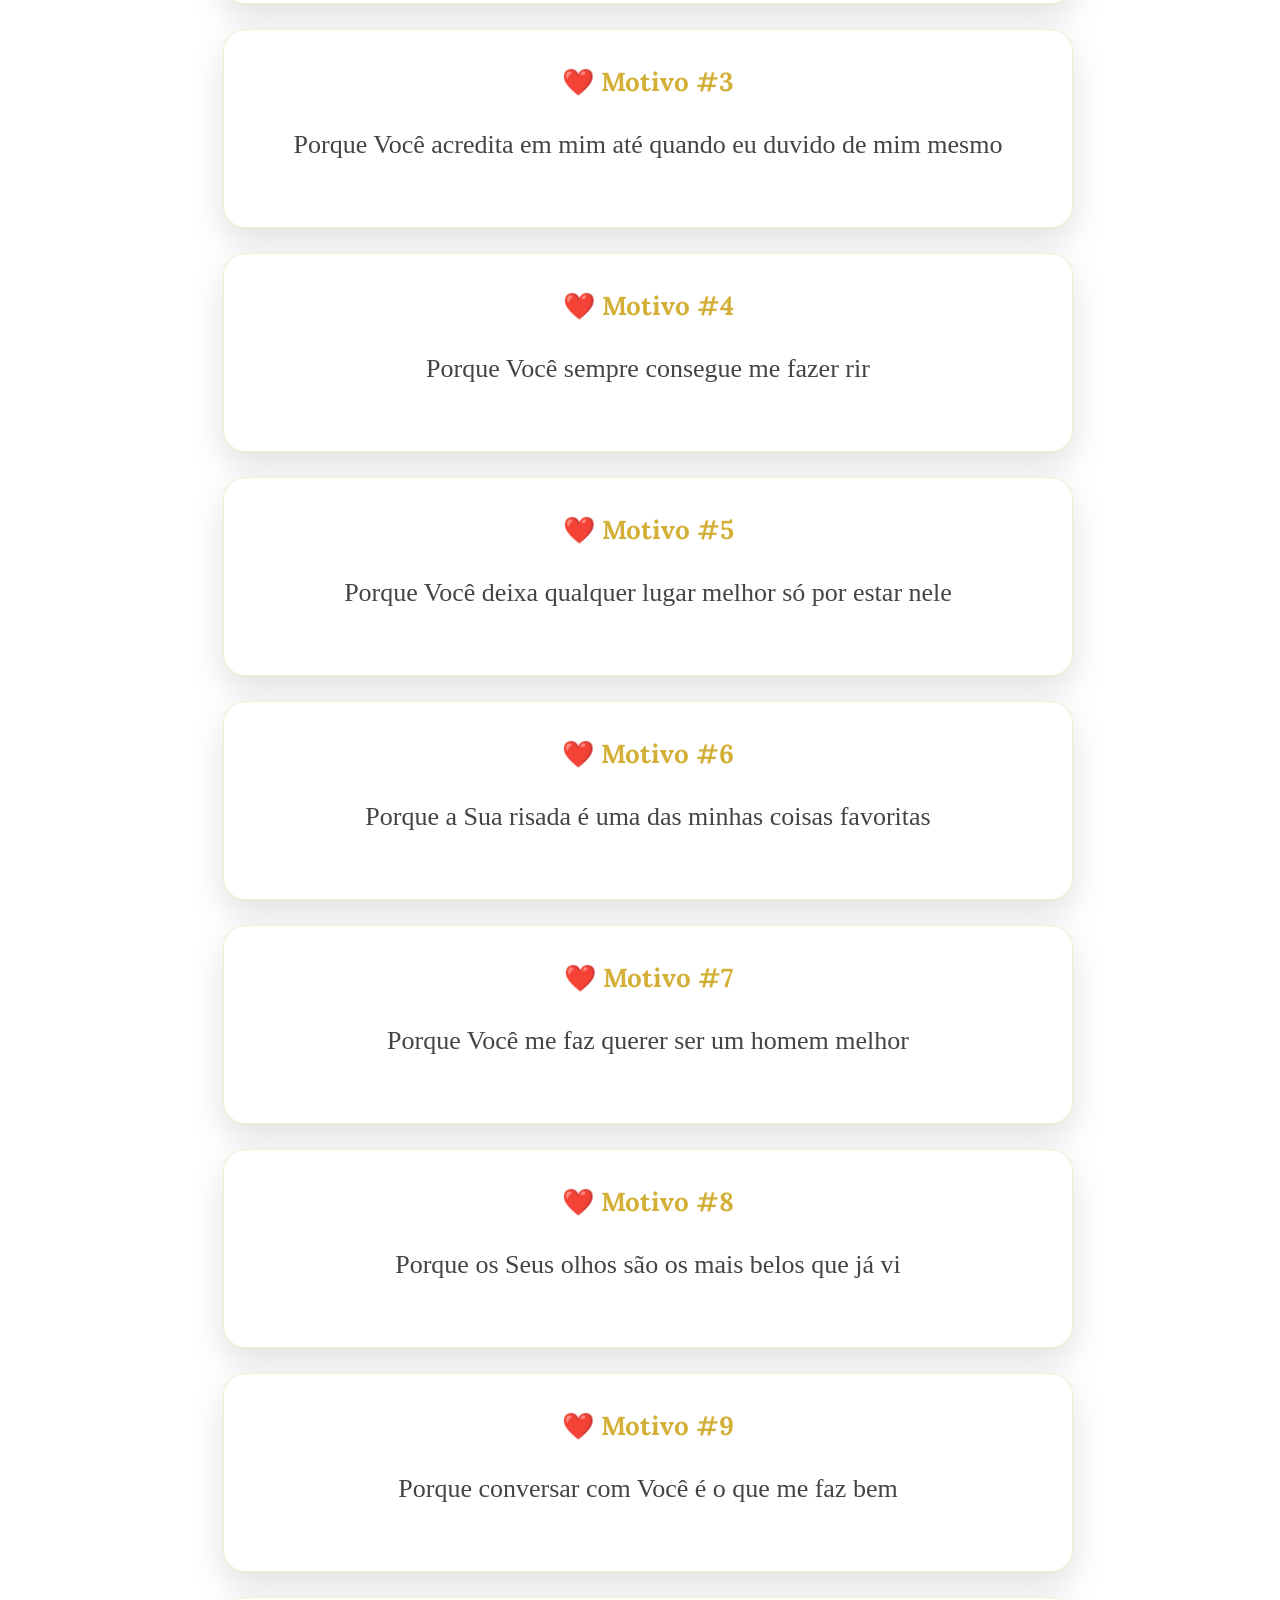
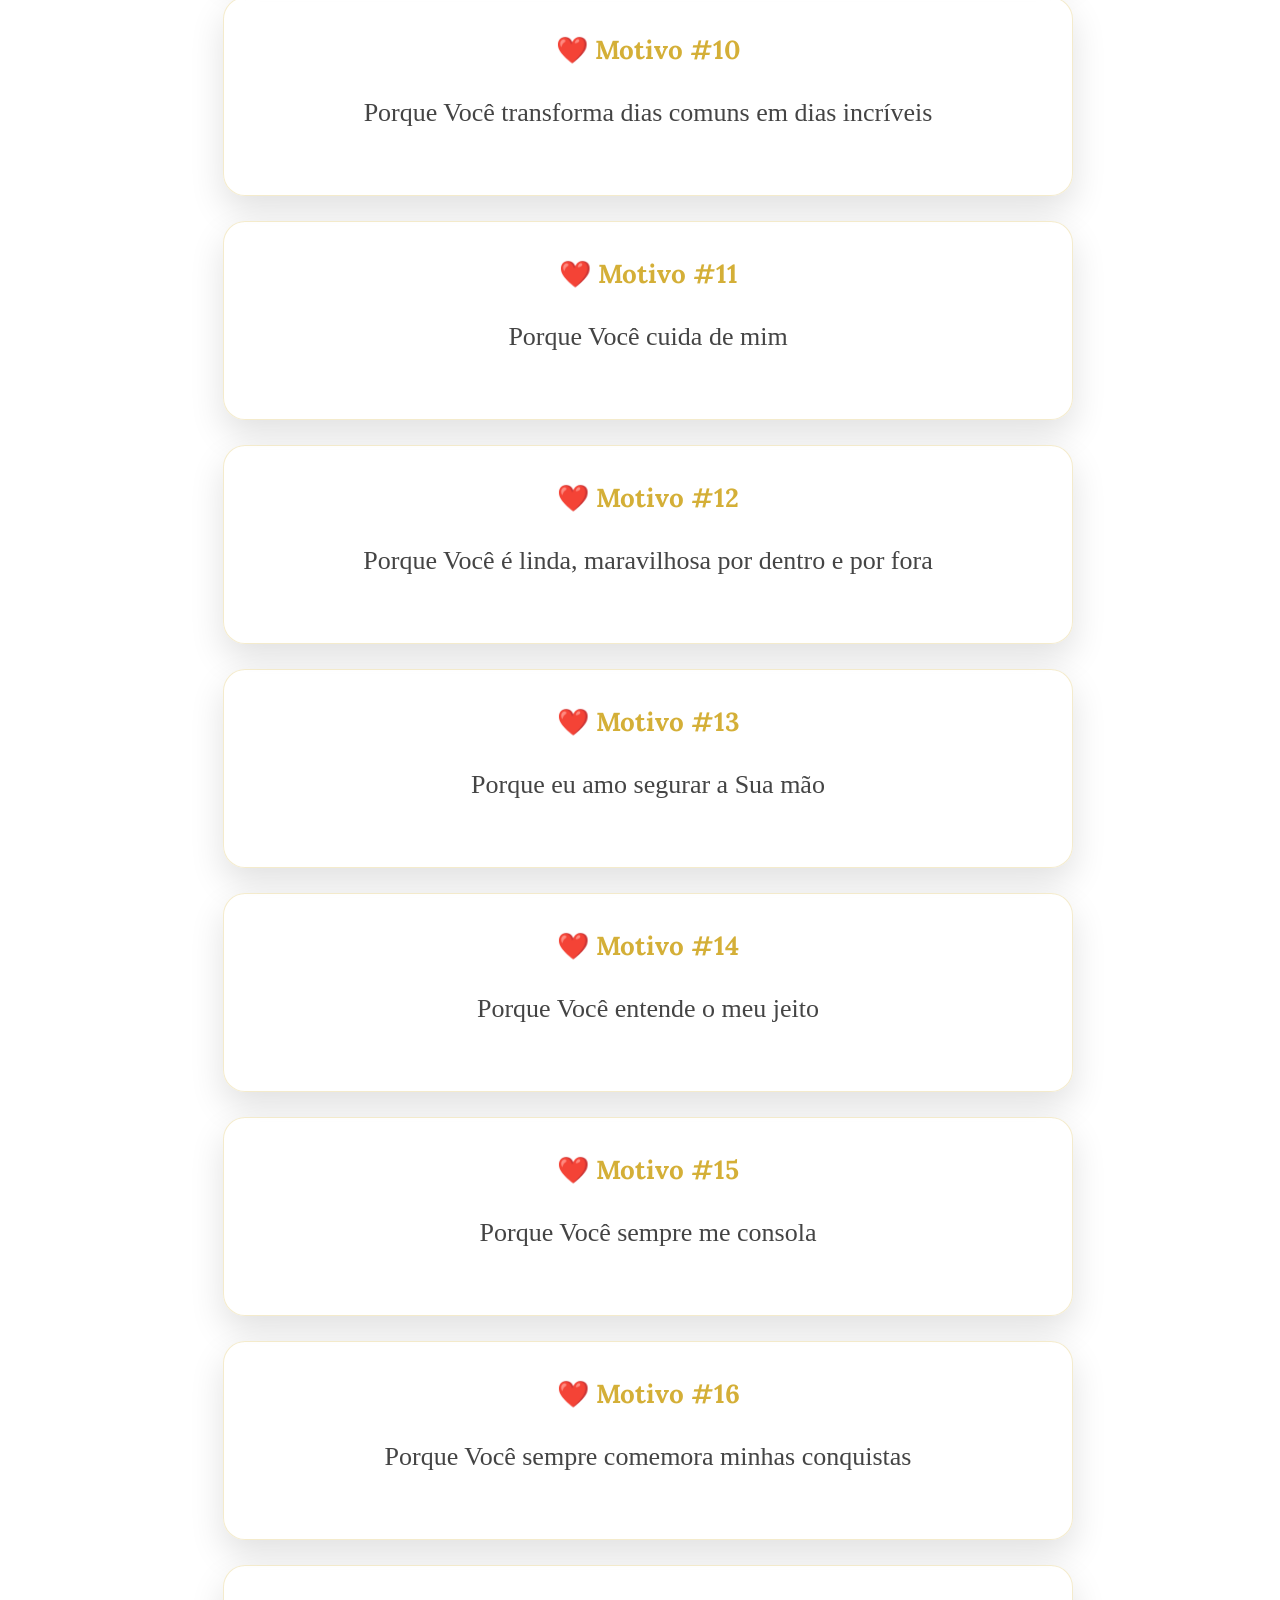
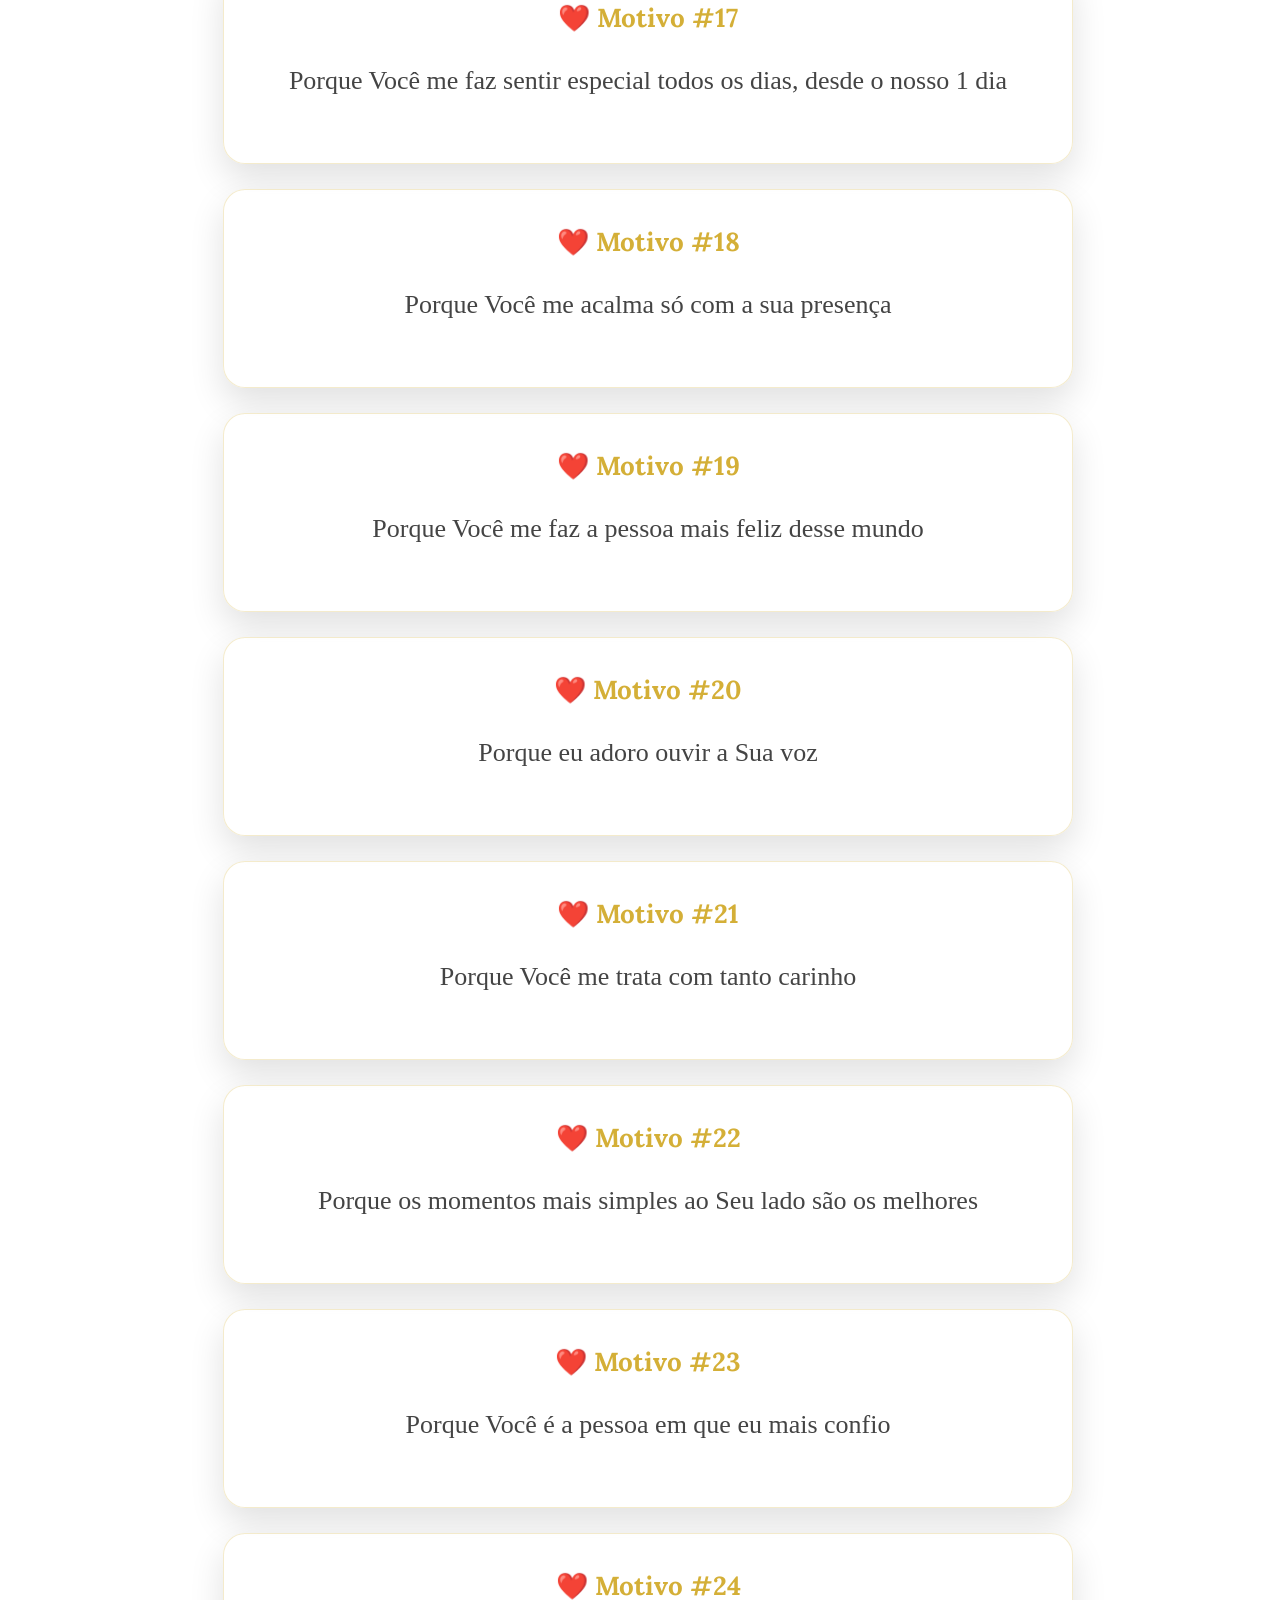
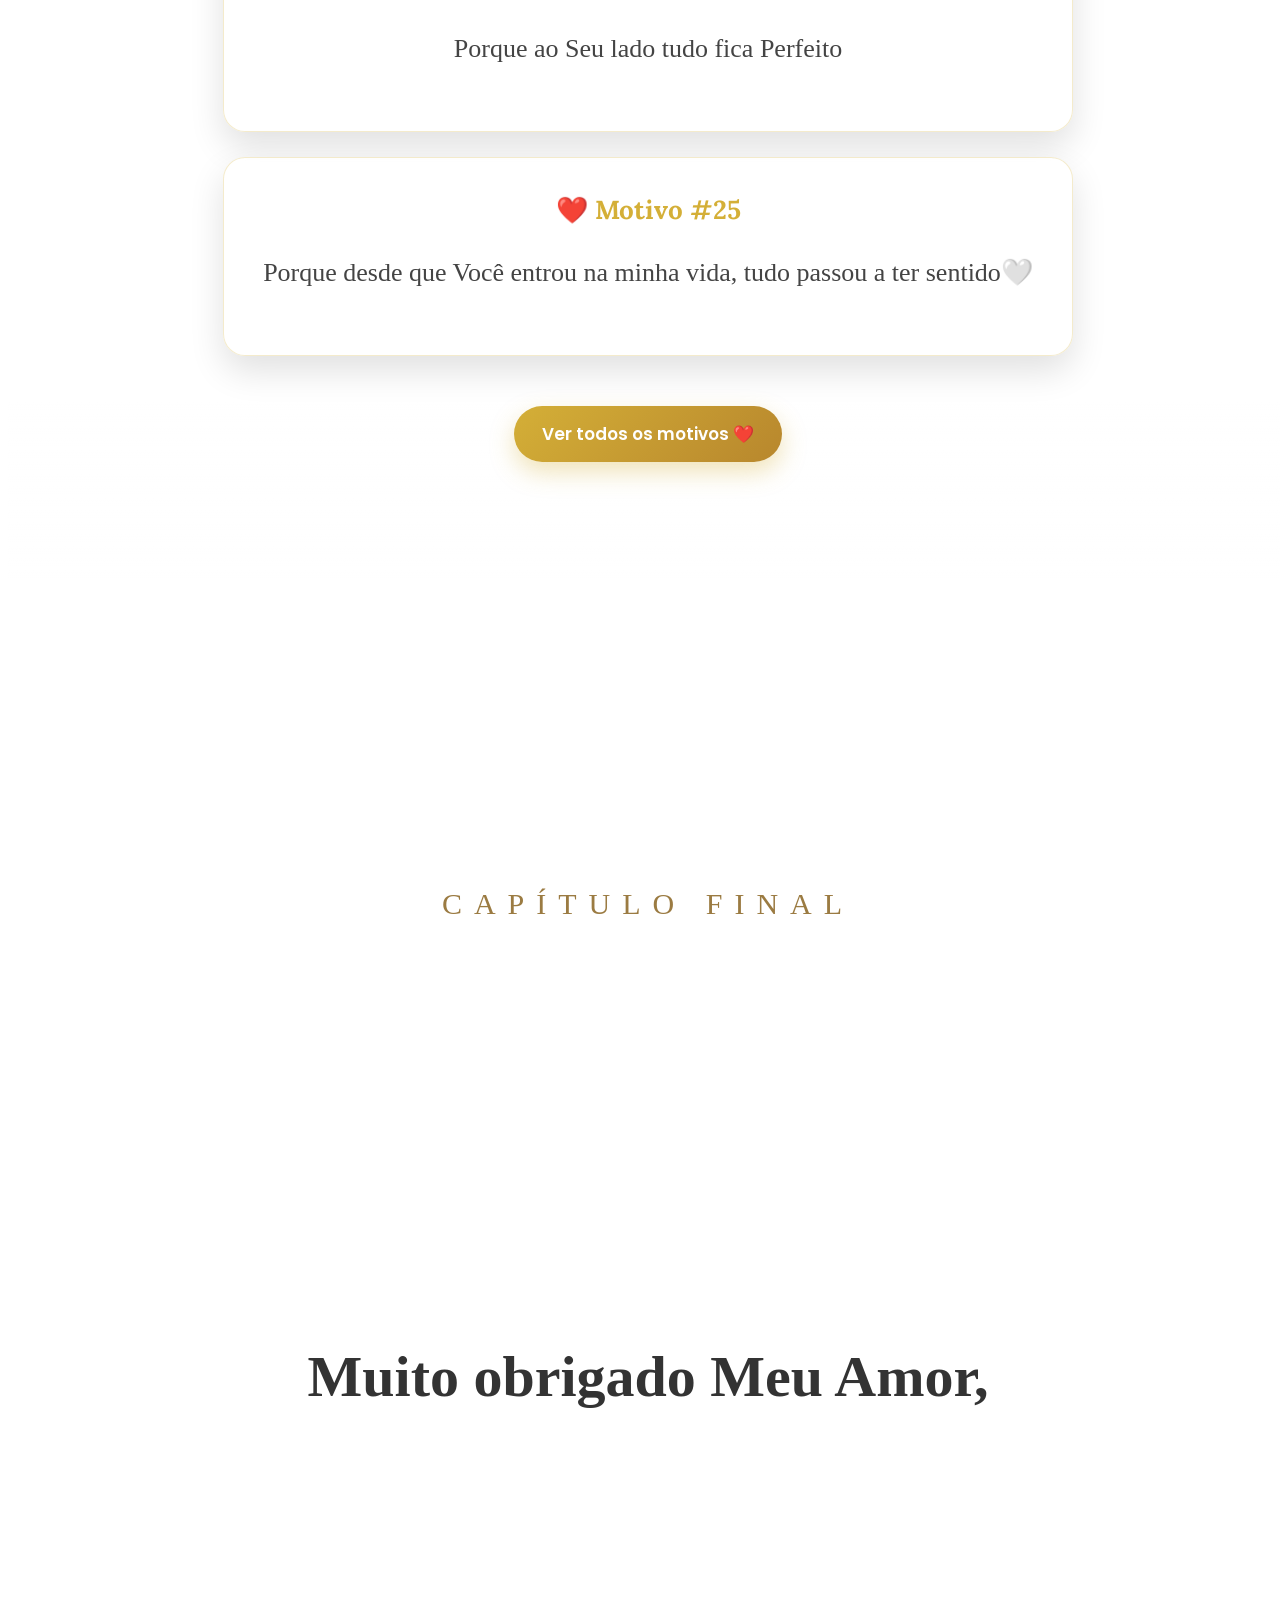
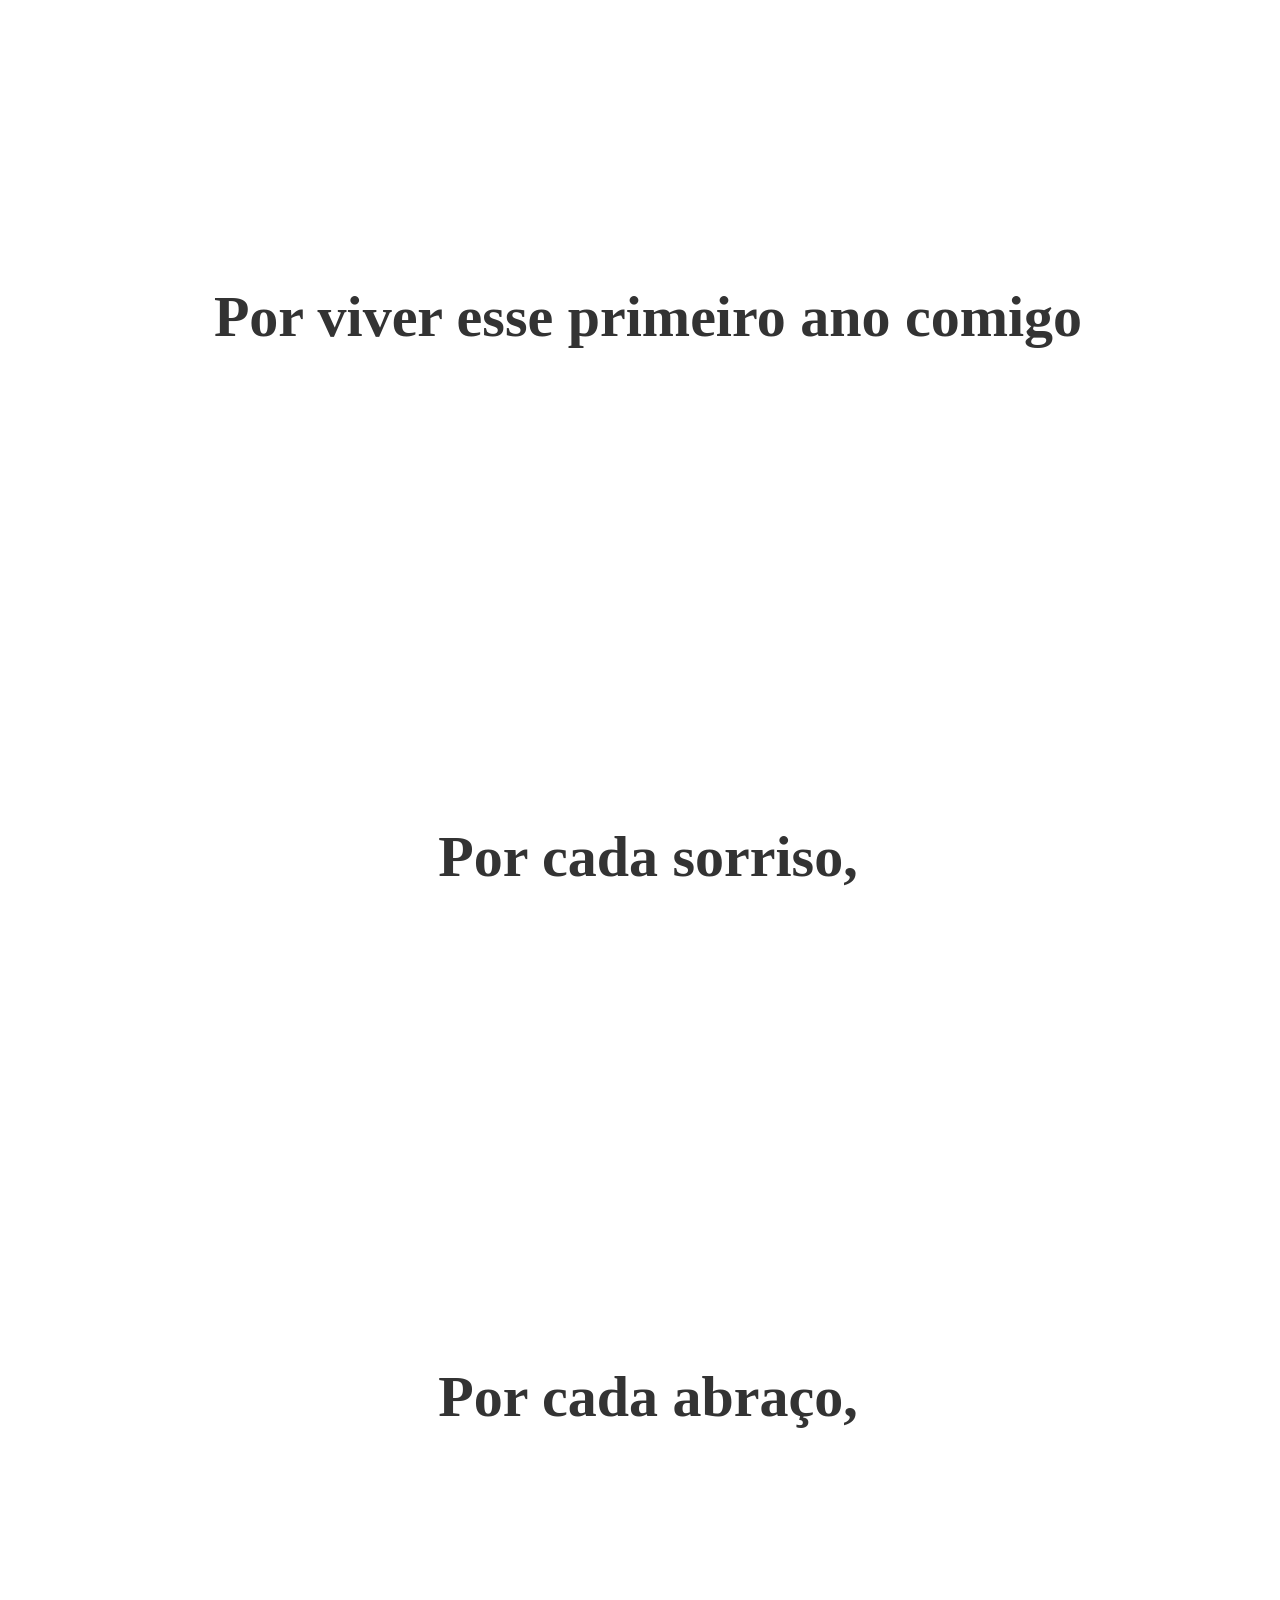
==== commit 092834da: "Add div for trajectory section in index.html" ====
--- a/index.html
+++ b/index.html
@@ -93,12 +93,13 @@
             365 dias de momentos inesquecíveis, com a melhor pessoa desse mundo
             do meu lado <3
           </p>
-
+          <div id="voltar-trajetoria">
           <p>
             Comecei a criar esse site no dia 14/07/2026, e aqui embaixo vai ter
             toda minha trajetória criando esse site 👇
           </p>
           <a href="Trajetoria.html" class="vermais">Ver mais ❤️</a>
+          </div>
         </div>
       </div>
 
--- a/Te.css
+++ b/Te.css
@@ -706,7 +706,7 @@
   margin-left: 4px;
 }
 
-.barra {
+.icone-barra {
   display: none;
 
   position: absolute;
@@ -719,11 +719,11 @@
   border-radius: 2px;
 }
 
-.barra:nth-child(2) {
+.icone-barra:nth-child(2) {
   left: 0;
 }
 
-.barra:nth-child(3) {
+.icone-barra:nth-child(3) {
   right: 0;
 }
 
@@ -731,7 +731,7 @@
   display: none;
 }
 
-#botaoPlay.tocando .barra {
+#botaoPlay.tocando .icone-barra {
   display: block;
 }
 
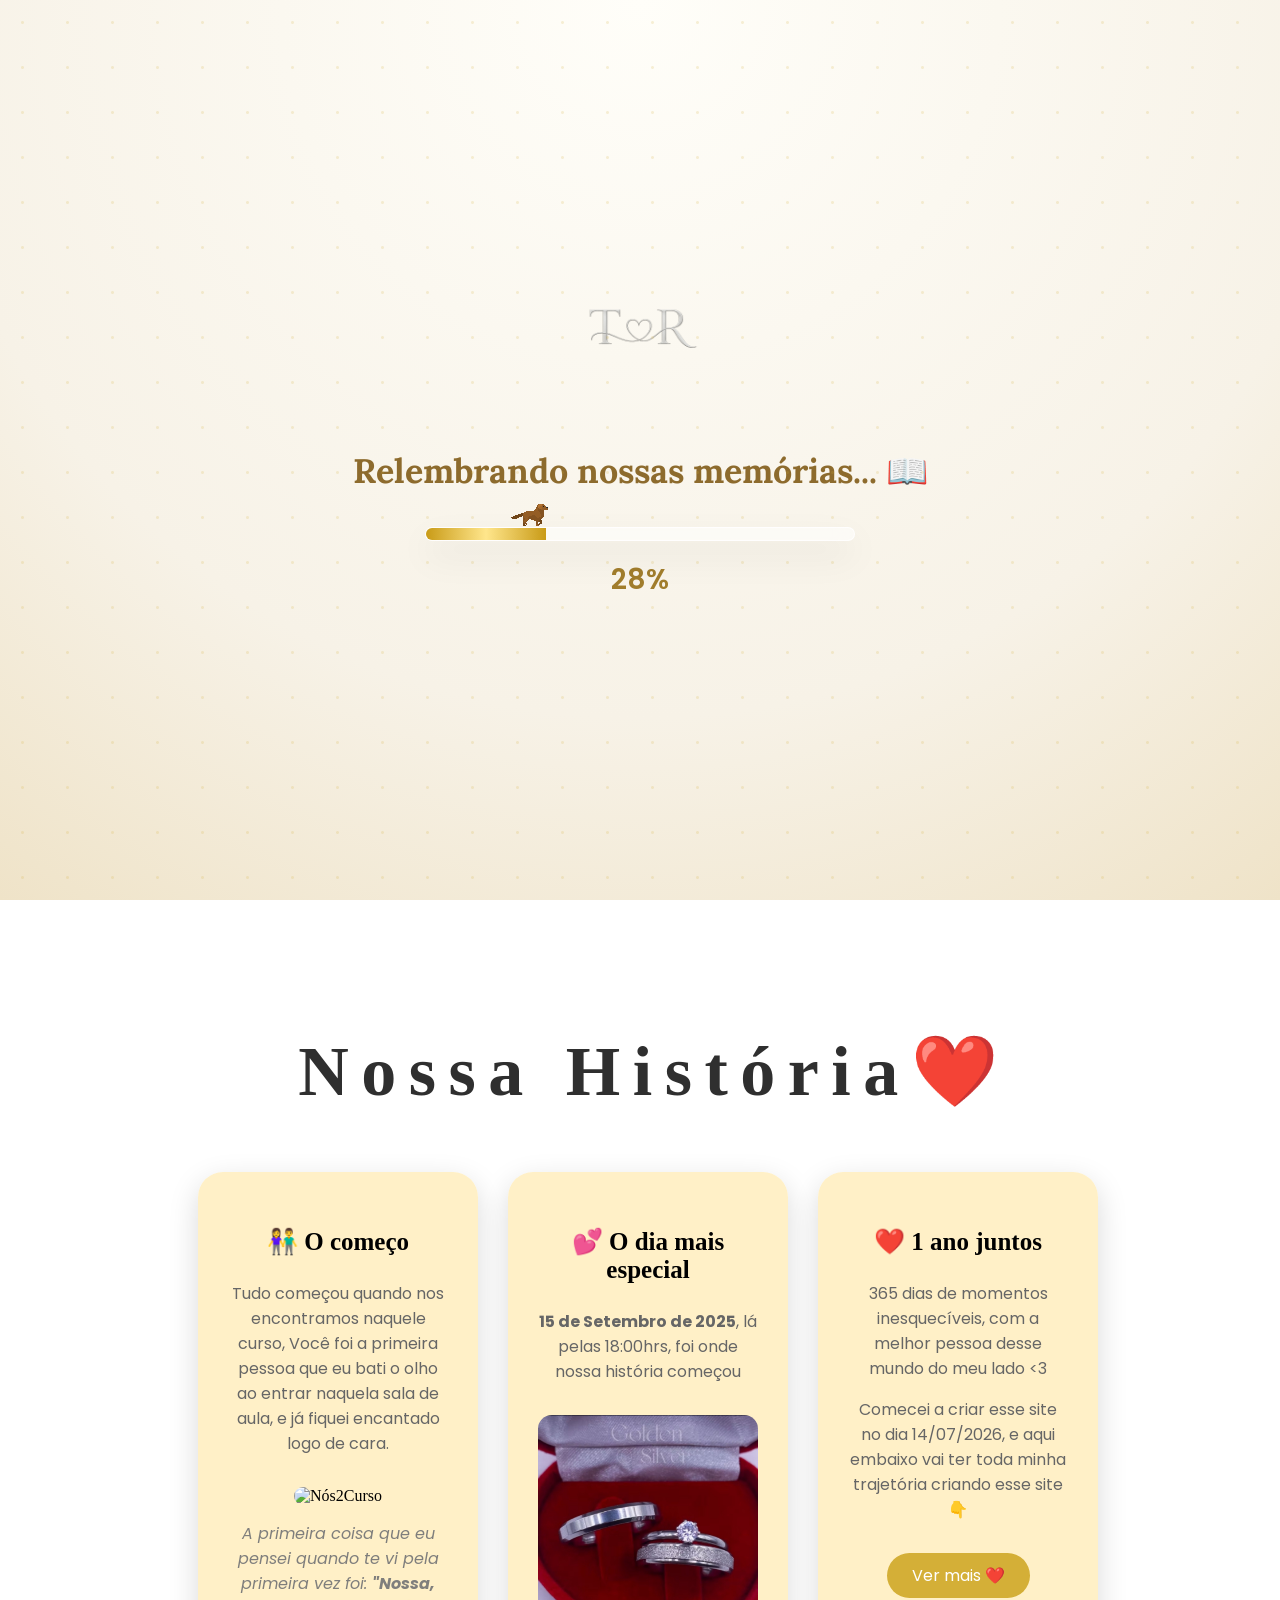
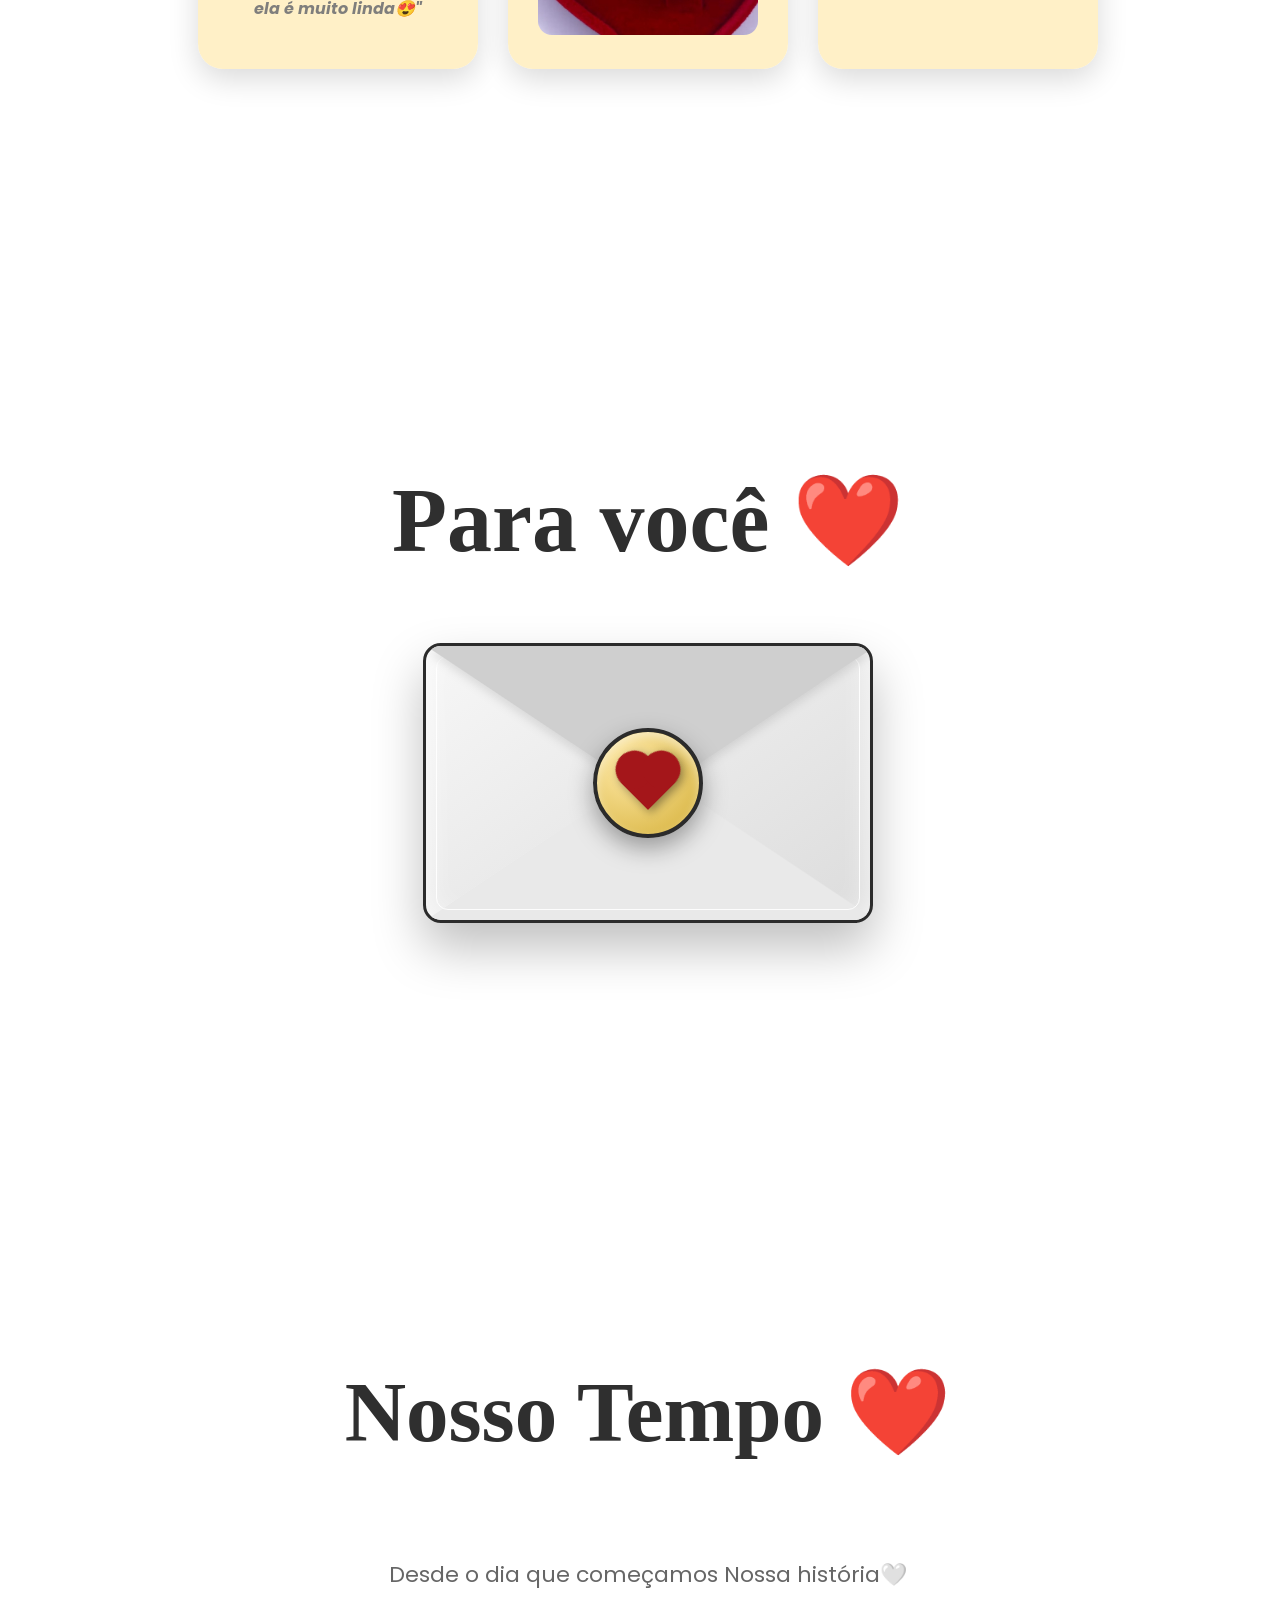
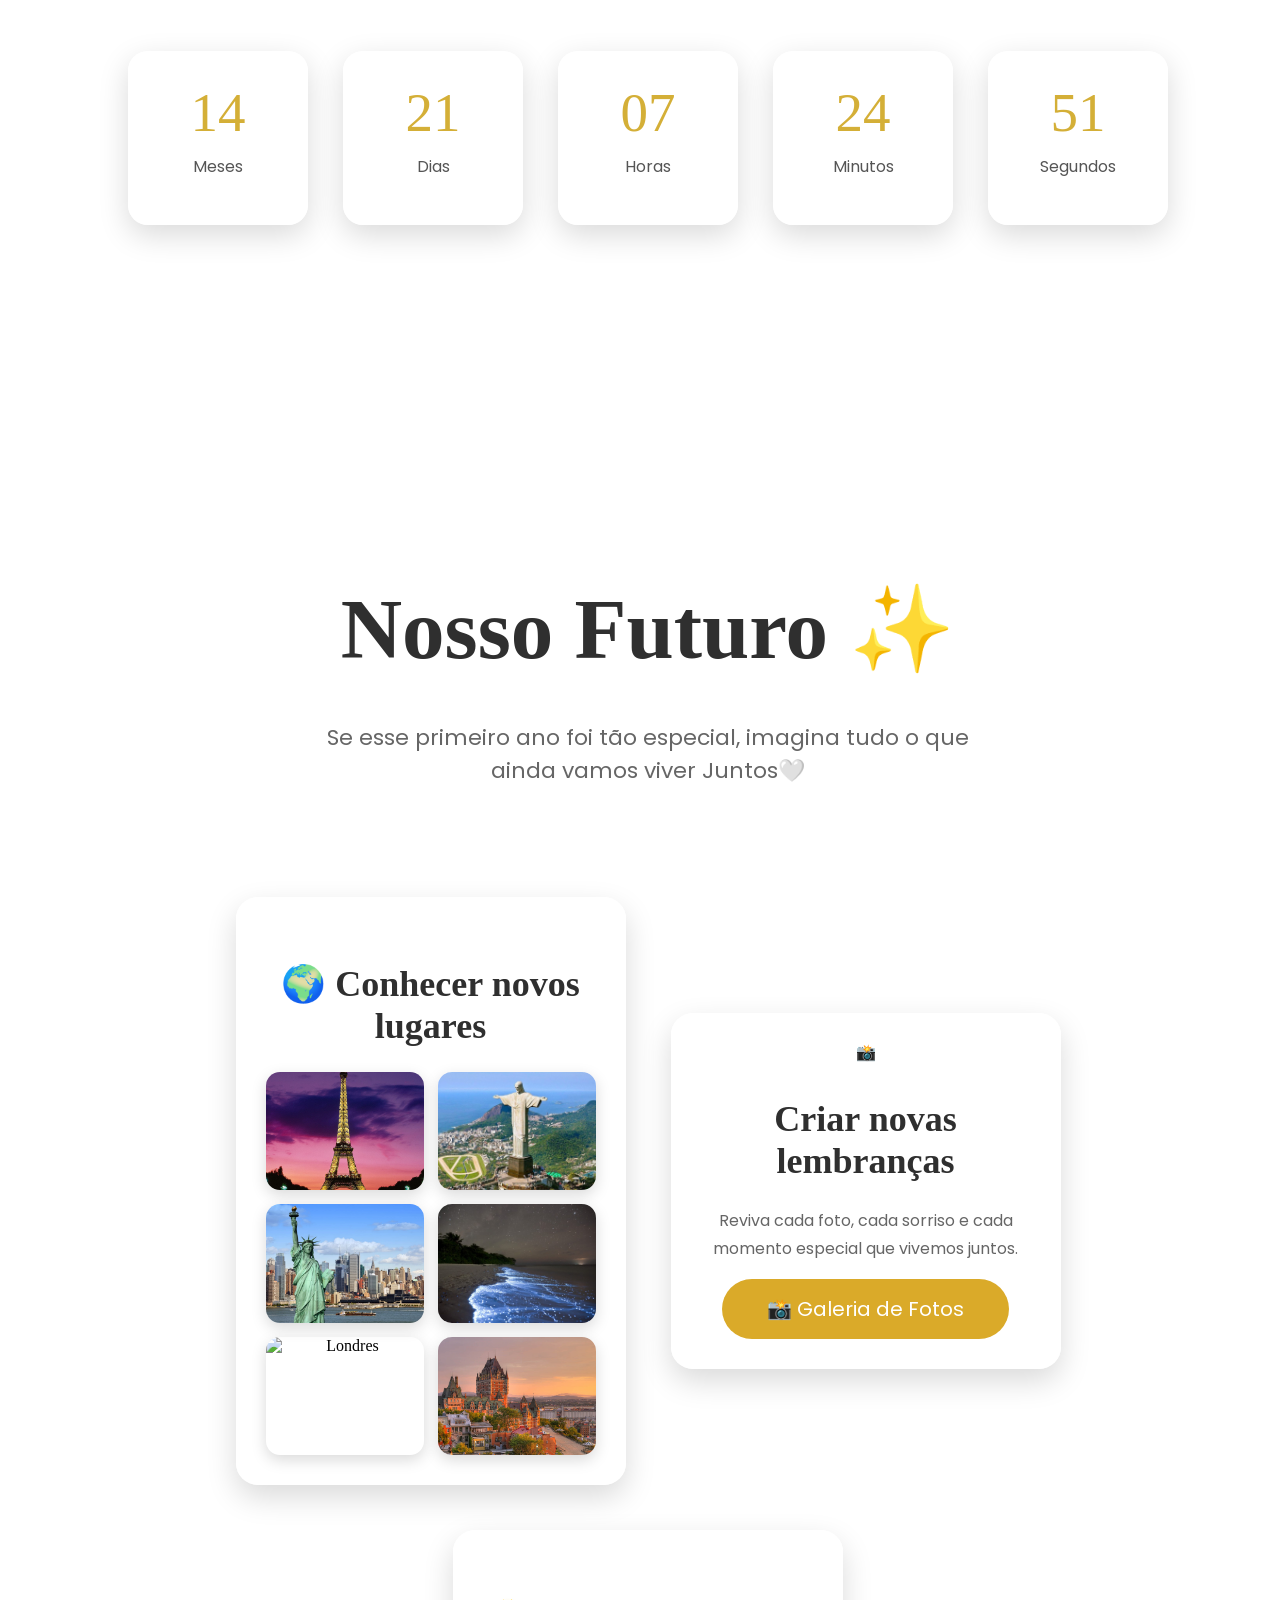
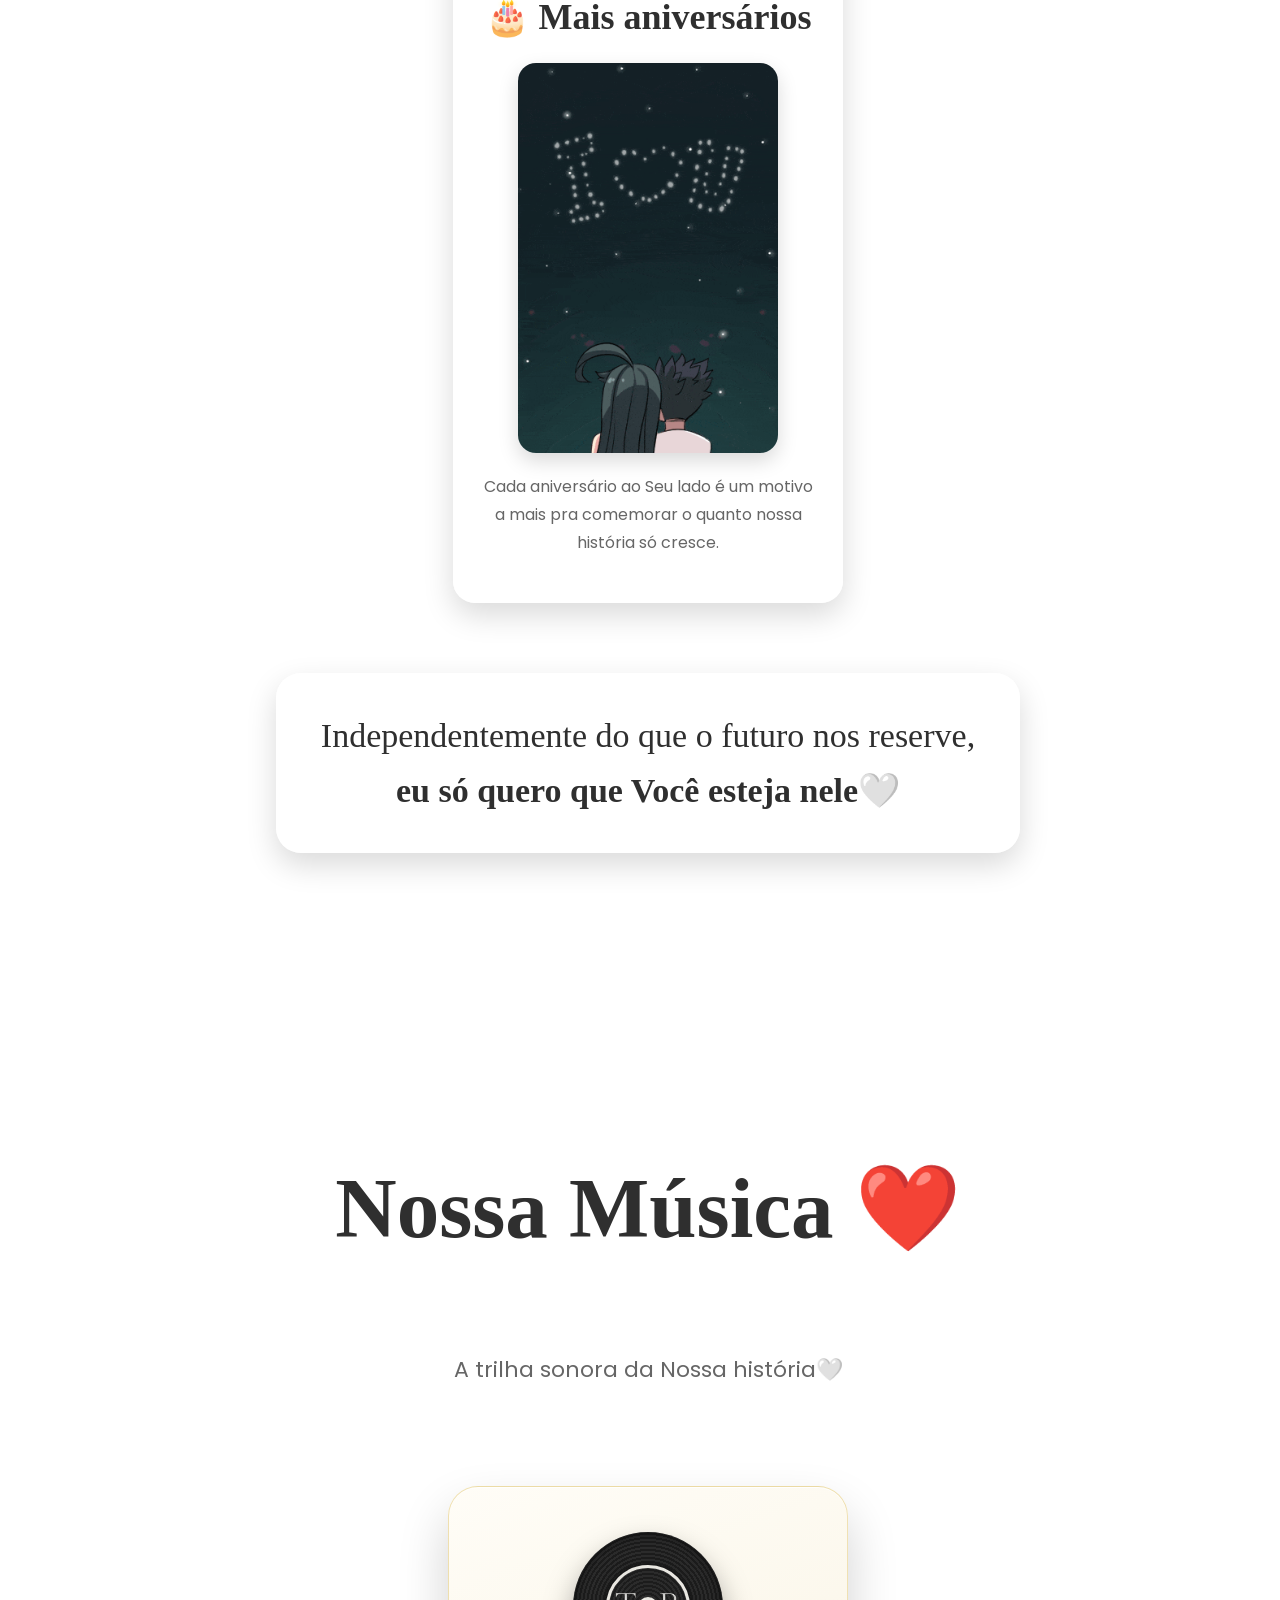
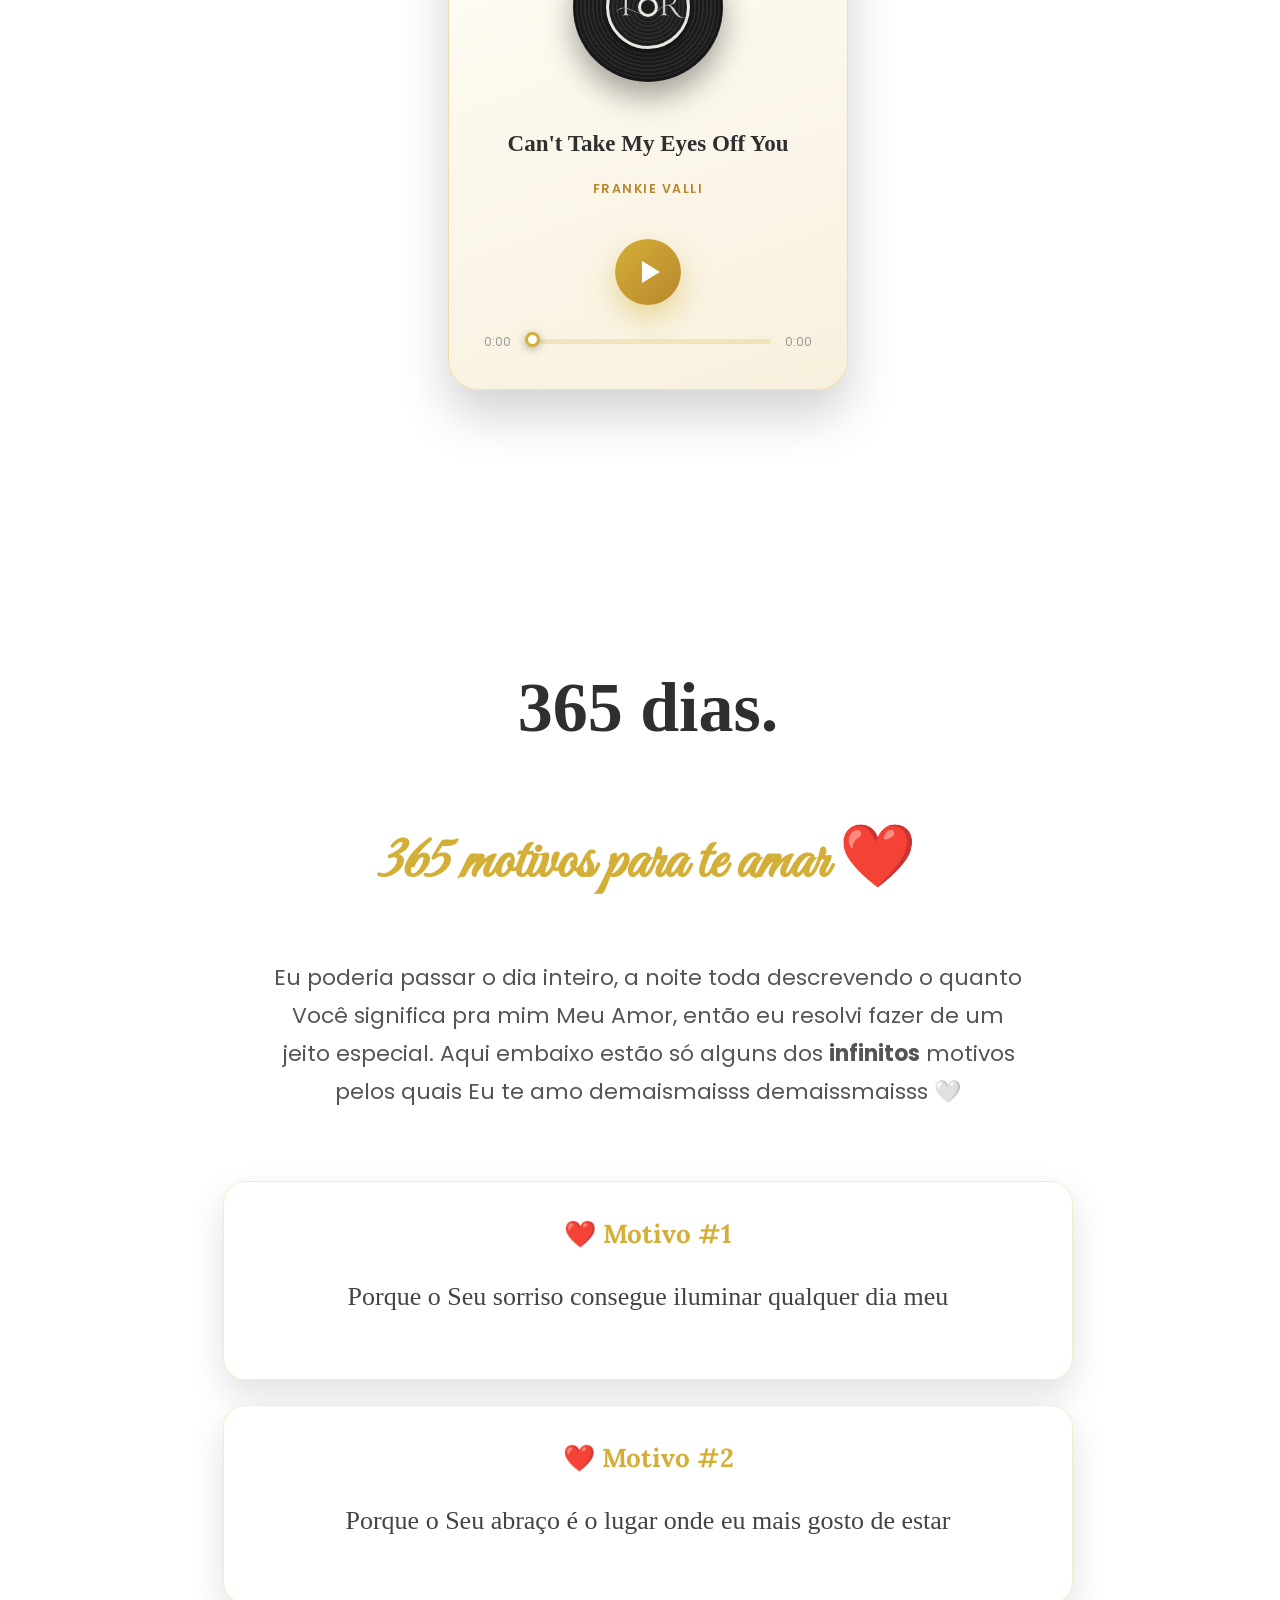
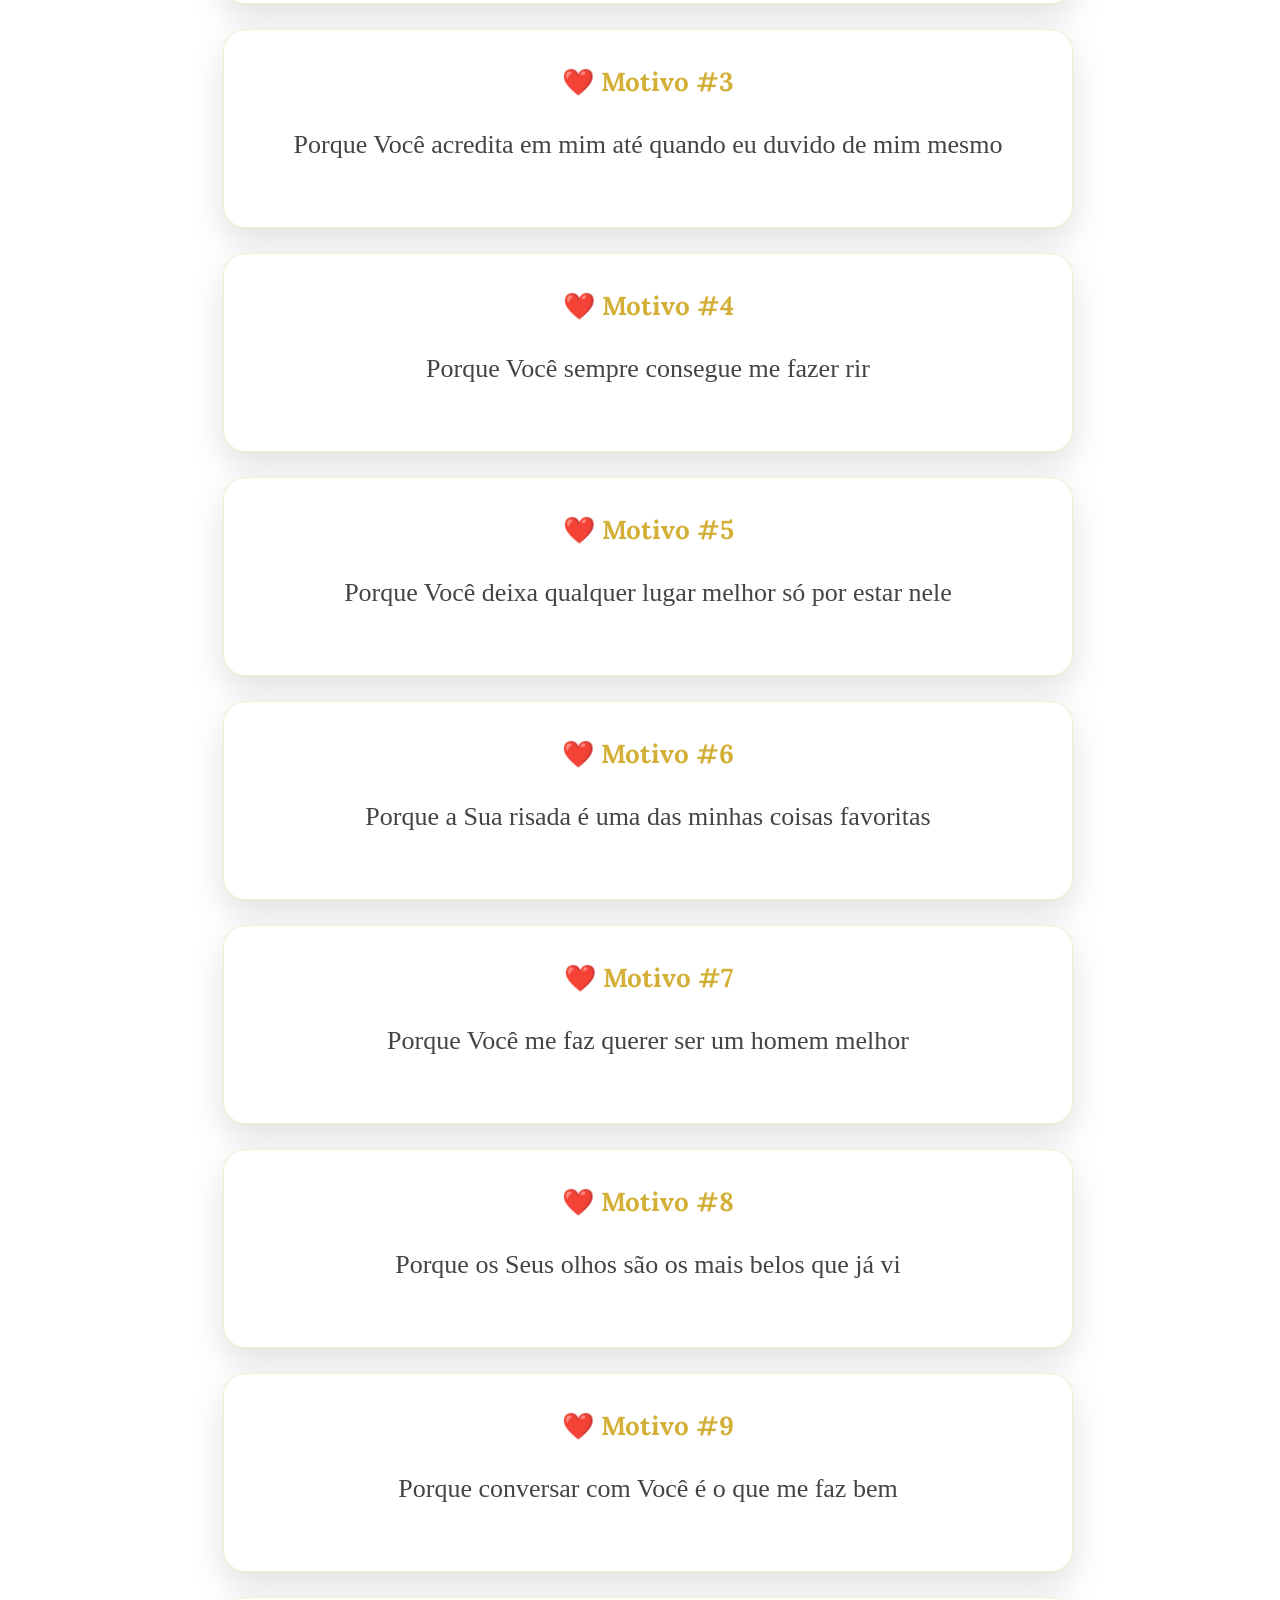
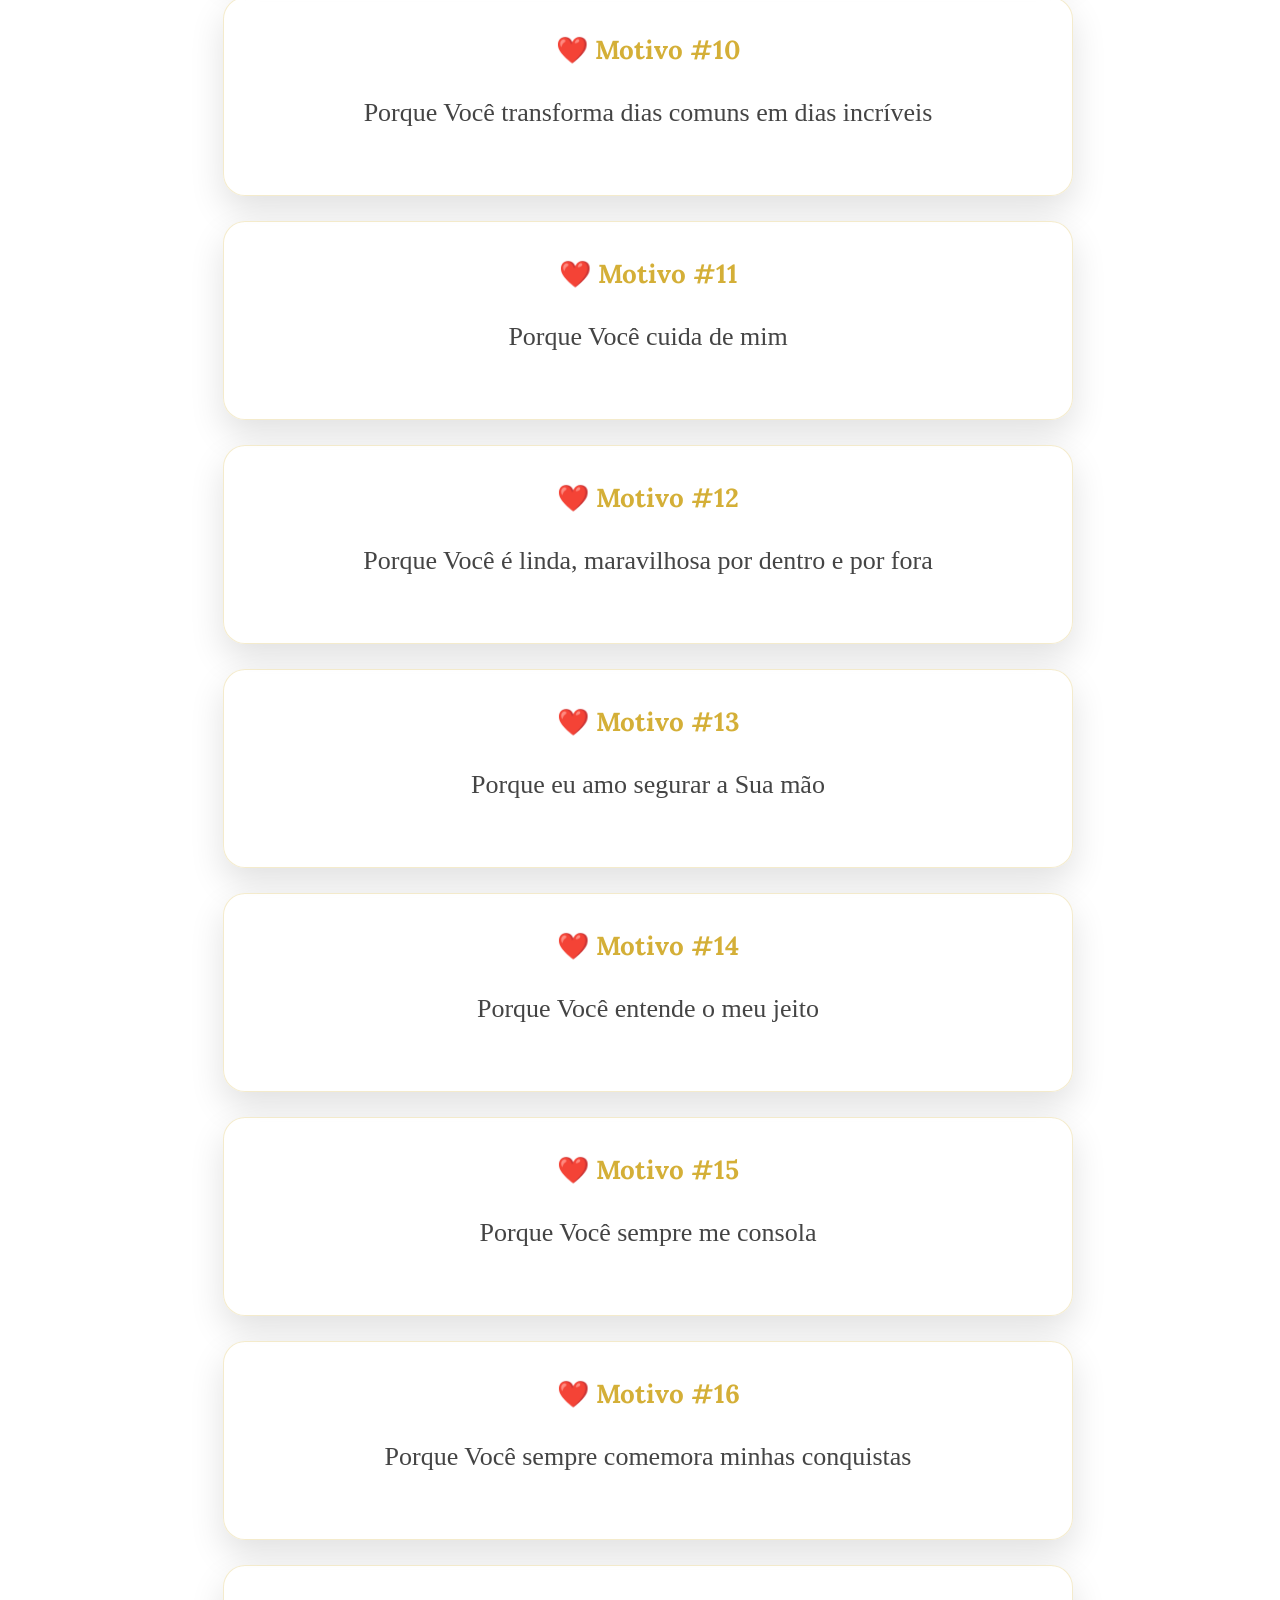
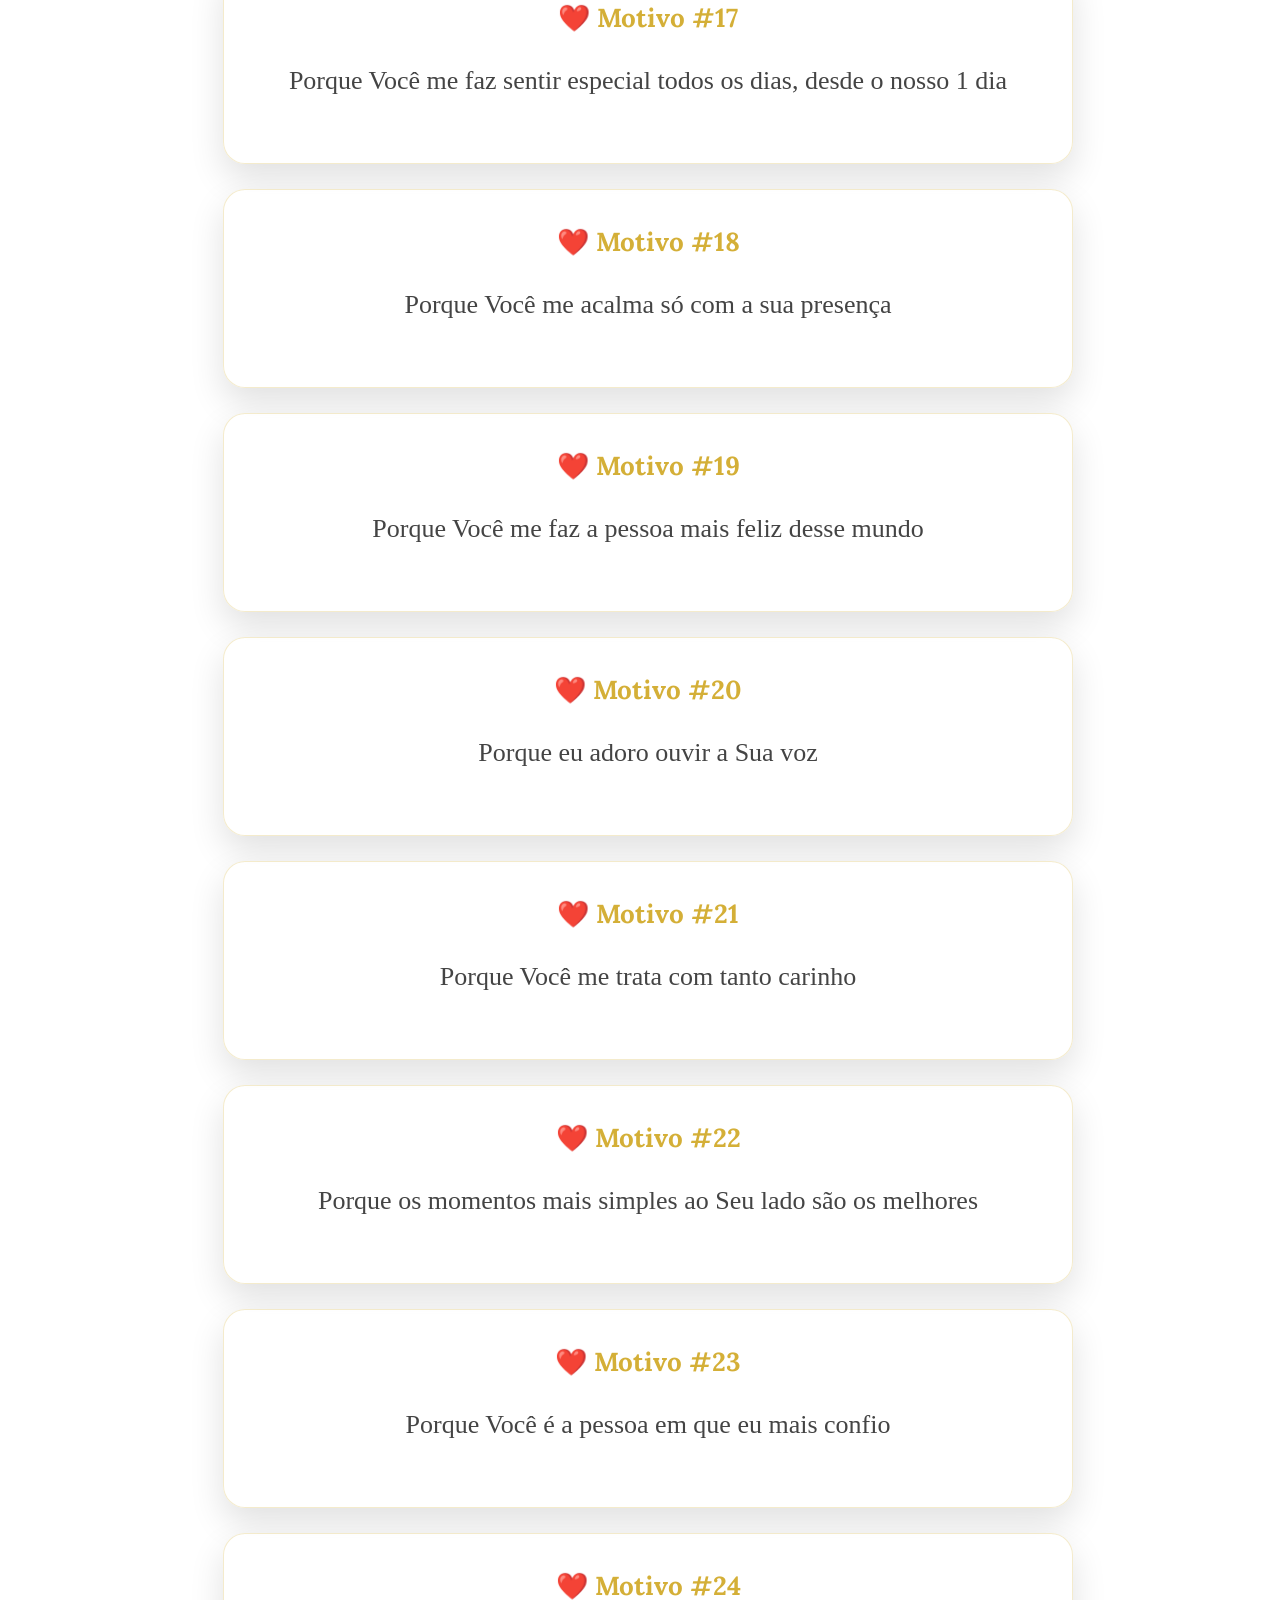
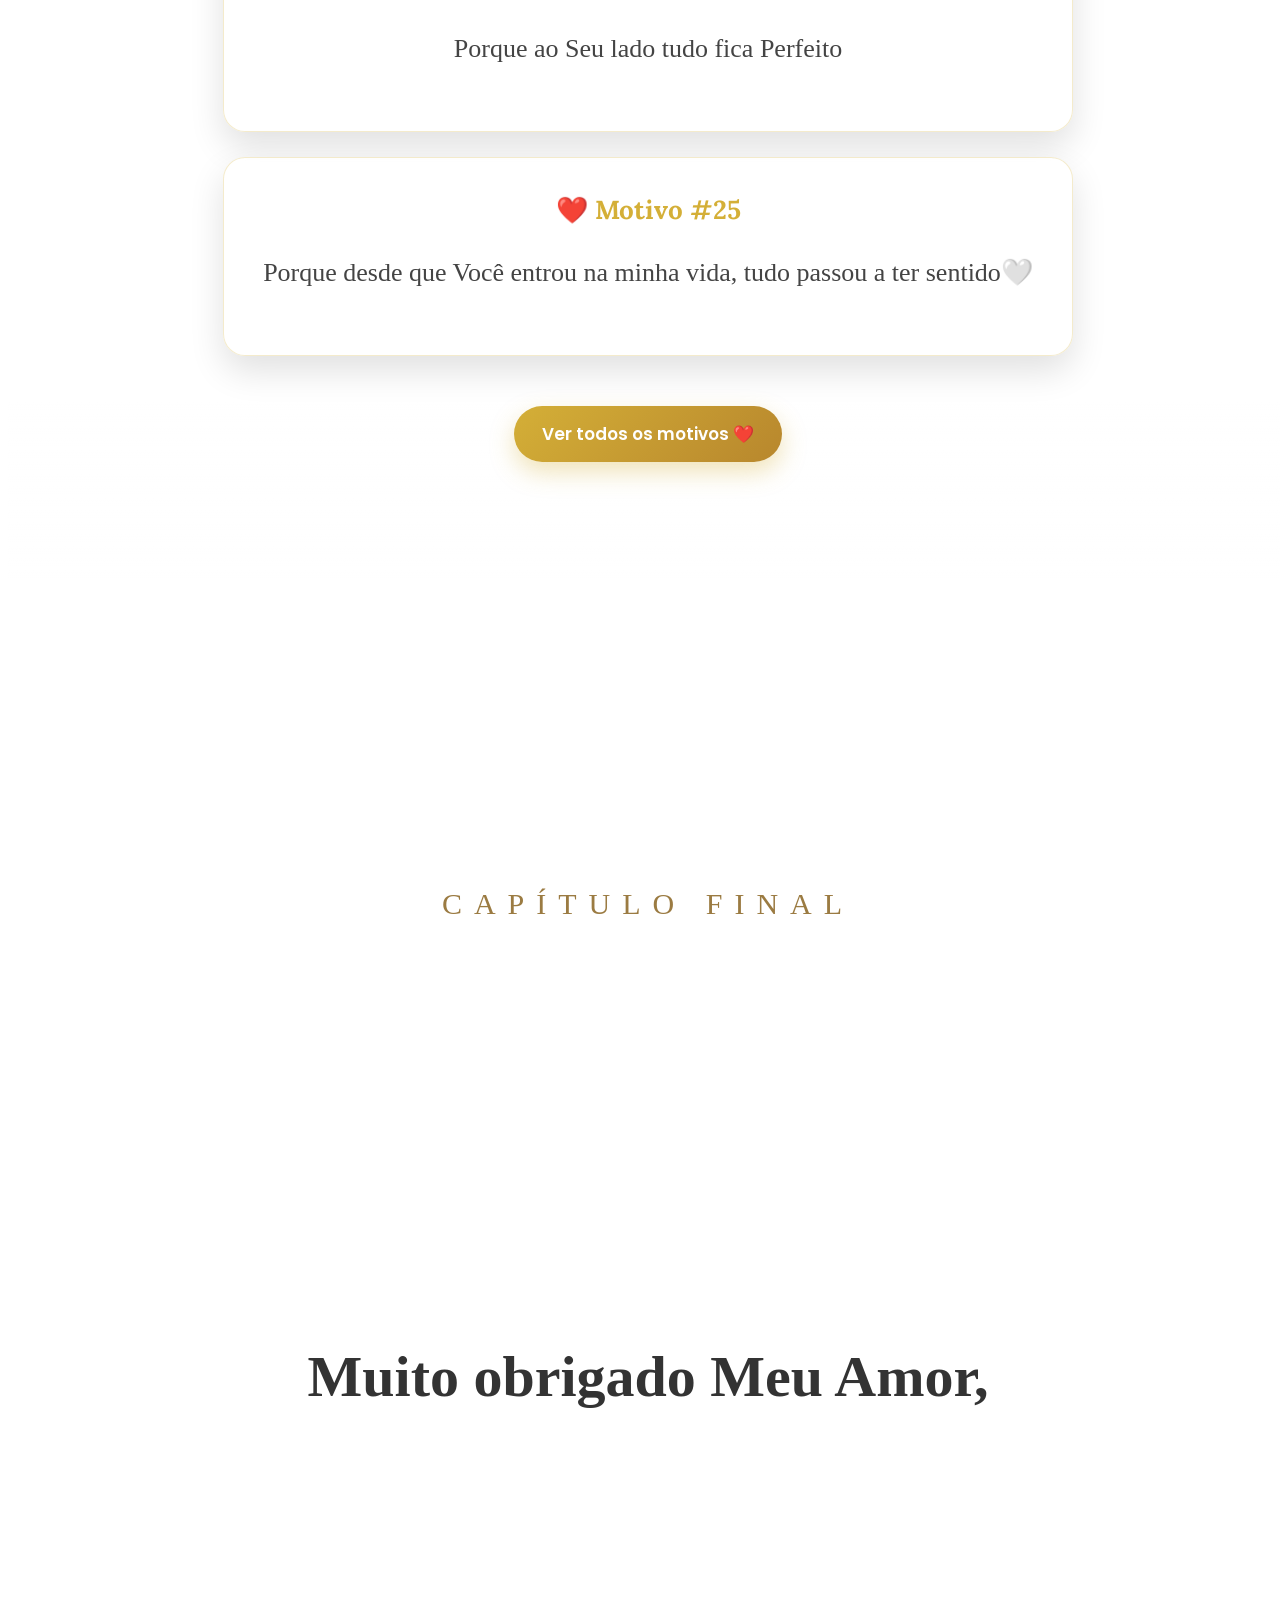
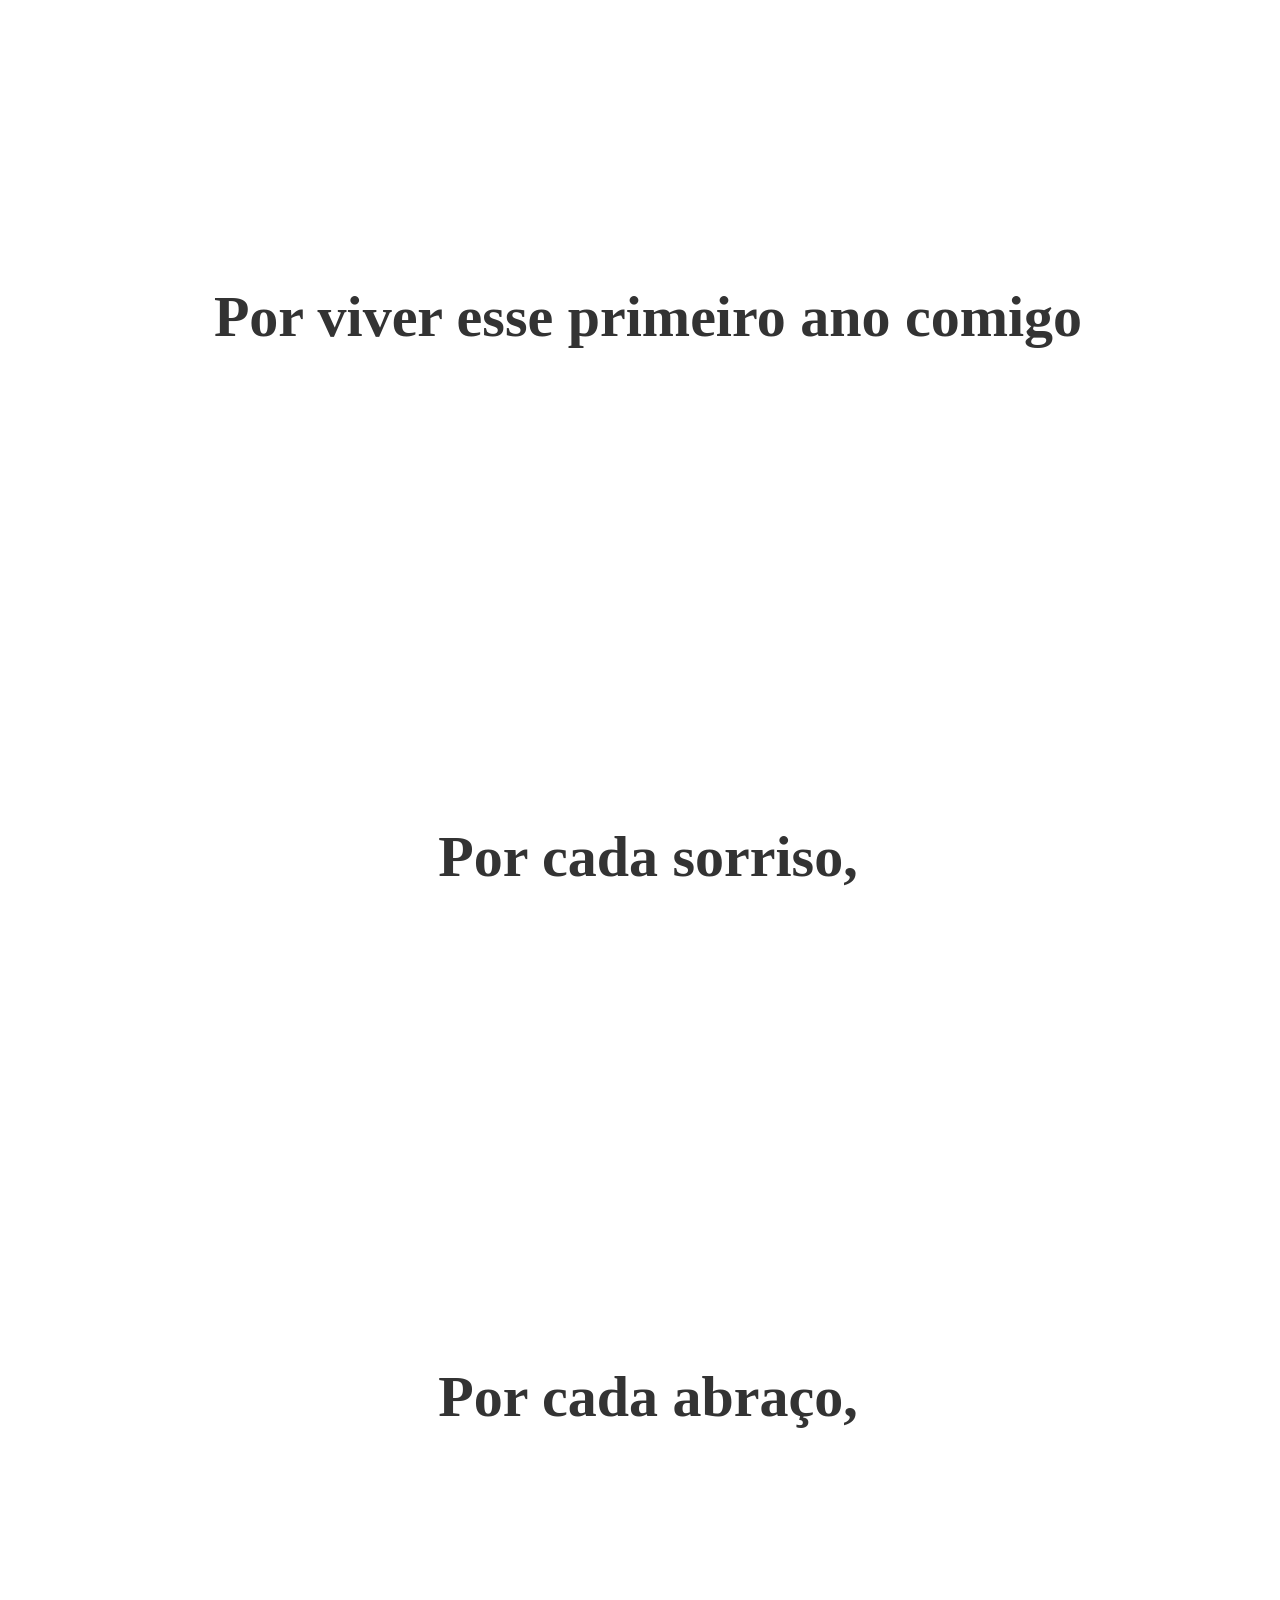
==== commit fe2586ea: "Update Te.css version in index.html" ====
--- a/index.html
+++ b/index.html
@@ -12,7 +12,7 @@
       href="https://fonts.googleapis.com/css2?family=Lora:wght@400;500;600&family=Poppins:wght@300;400;500&display=swap"
       rel="stylesheet"
     />
-    <link rel="stylesheet" href="Te.css?v=6" />
+    <link rel="stylesheet" href="Te.css?v=7" />
     <link rel="stylesheet" href="Final.css" />
   </head>
   <body>
--- a/Te.css
+++ b/Te.css
@@ -581,22 +581,41 @@
   position: relative;
   width: 150px;
   height: 150px;
+
+  border-radius: 50%;
+
+  display: flex;
+  align-items: center;
+  justify-content: center;
+
+  background:
+    repeating-radial-gradient(
+      circle at center,
+      #1c1c1c 0px,
+      #1c1c1c 2px,
+      #2b2b2b 2px,
+      #2b2b2b 4px
+    );
+
+  box-shadow:
+    0 15px 30px rgba(0, 0, 0, 0.35),
+    inset 0 0 12px rgba(0, 0, 0, 0.6);
+
+  animation: girarCapa 14s linear infinite paused;
 }
 
 .player-capa {
-  width: 100%;
-  height: 100%;
+  width: 56%;
+  height: 56%;
 
   object-fit: cover;
   border-radius: 50%;
 
-  border: 5px solid #fffdf7;
+  border: 3px solid rgba(255, 253, 247, 0.9);
 
   box-shadow:
-    0 15px 30px rgba(0, 0, 0, 0.25),
-    0 0 0 2px rgba(212, 175, 55, 0.5);
-
-  animation: girarCapa 14s linear infinite paused;
+    0 0 0 2px rgba(0, 0, 0, 0.4),
+    0 6px 16px rgba(0, 0, 0, 0.35);
 }
 
 .player-capa-wrap::after {
@@ -605,23 +624,25 @@
   top: 50%;
   left: 50%;
   transform: translate(-50%, -50%);
-
-  width: 20px;
-  height: 20px;
-
-  background: #fffdf7;
+  z-index: 2;
+
+  width: 14px;
+  height: 14px;
+
+  background: #1c1c1c;
   border-radius: 50%;
 
-  box-shadow: 0 2px 6px rgba(0, 0, 0, 0.35);
-}
-
-.player-card.tocando .player-capa {
+  box-shadow:
+    0 0 0 3px rgba(255, 253, 247, 0.9),
+    0 2px 4px rgba(0, 0, 0, 0.5);
+}
+
+.player-card.tocando .player-capa-wrap {
   animation-play-state: running;
-}
-
-.player-card.tocando .player-capa-wrap {
-  box-shadow: 0 0 0 10px rgba(212, 175, 55, 0.12);
-  border-radius: 50%;
+  box-shadow:
+    0 15px 30px rgba(0, 0, 0, 0.35),
+    inset 0 0 12px rgba(0, 0, 0, 0.6),
+    0 0 0 10px rgba(212, 175, 55, 0.12);
   transition: box-shadow 0.4s ease;
 }
 
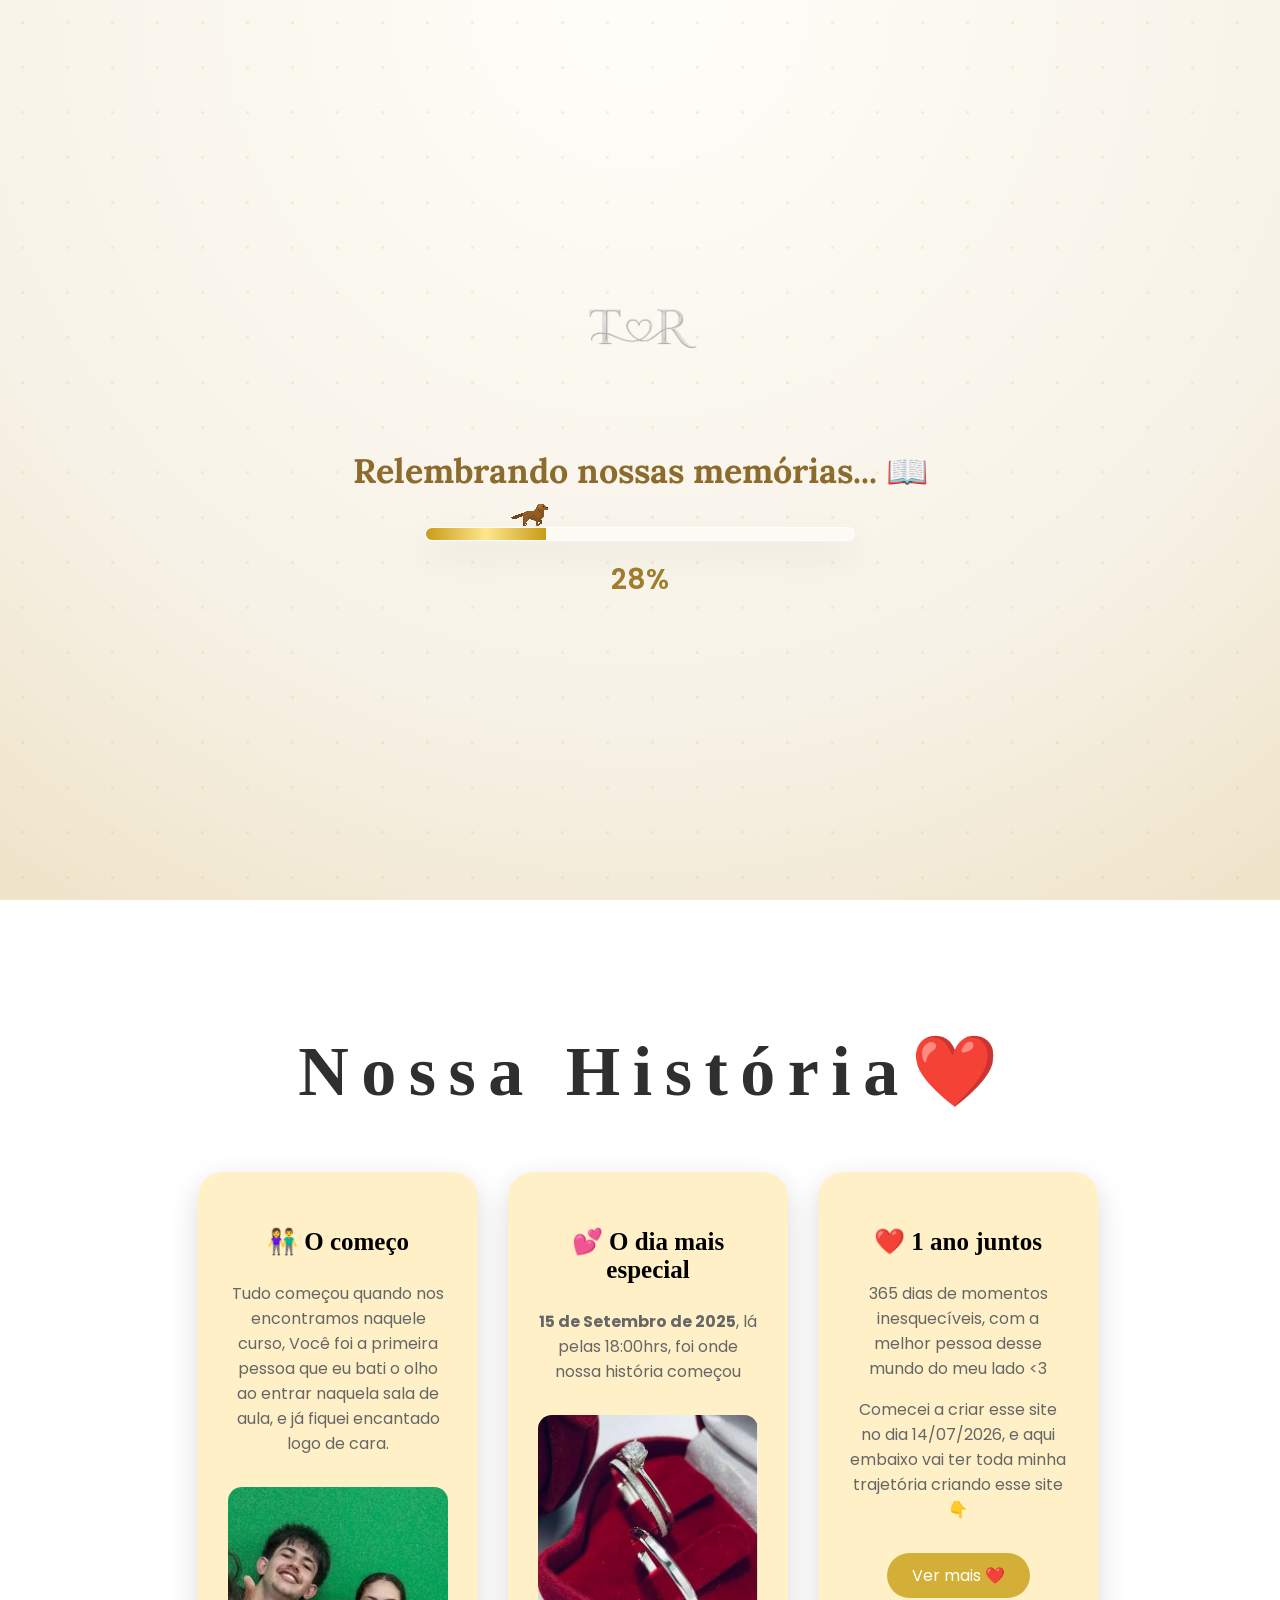
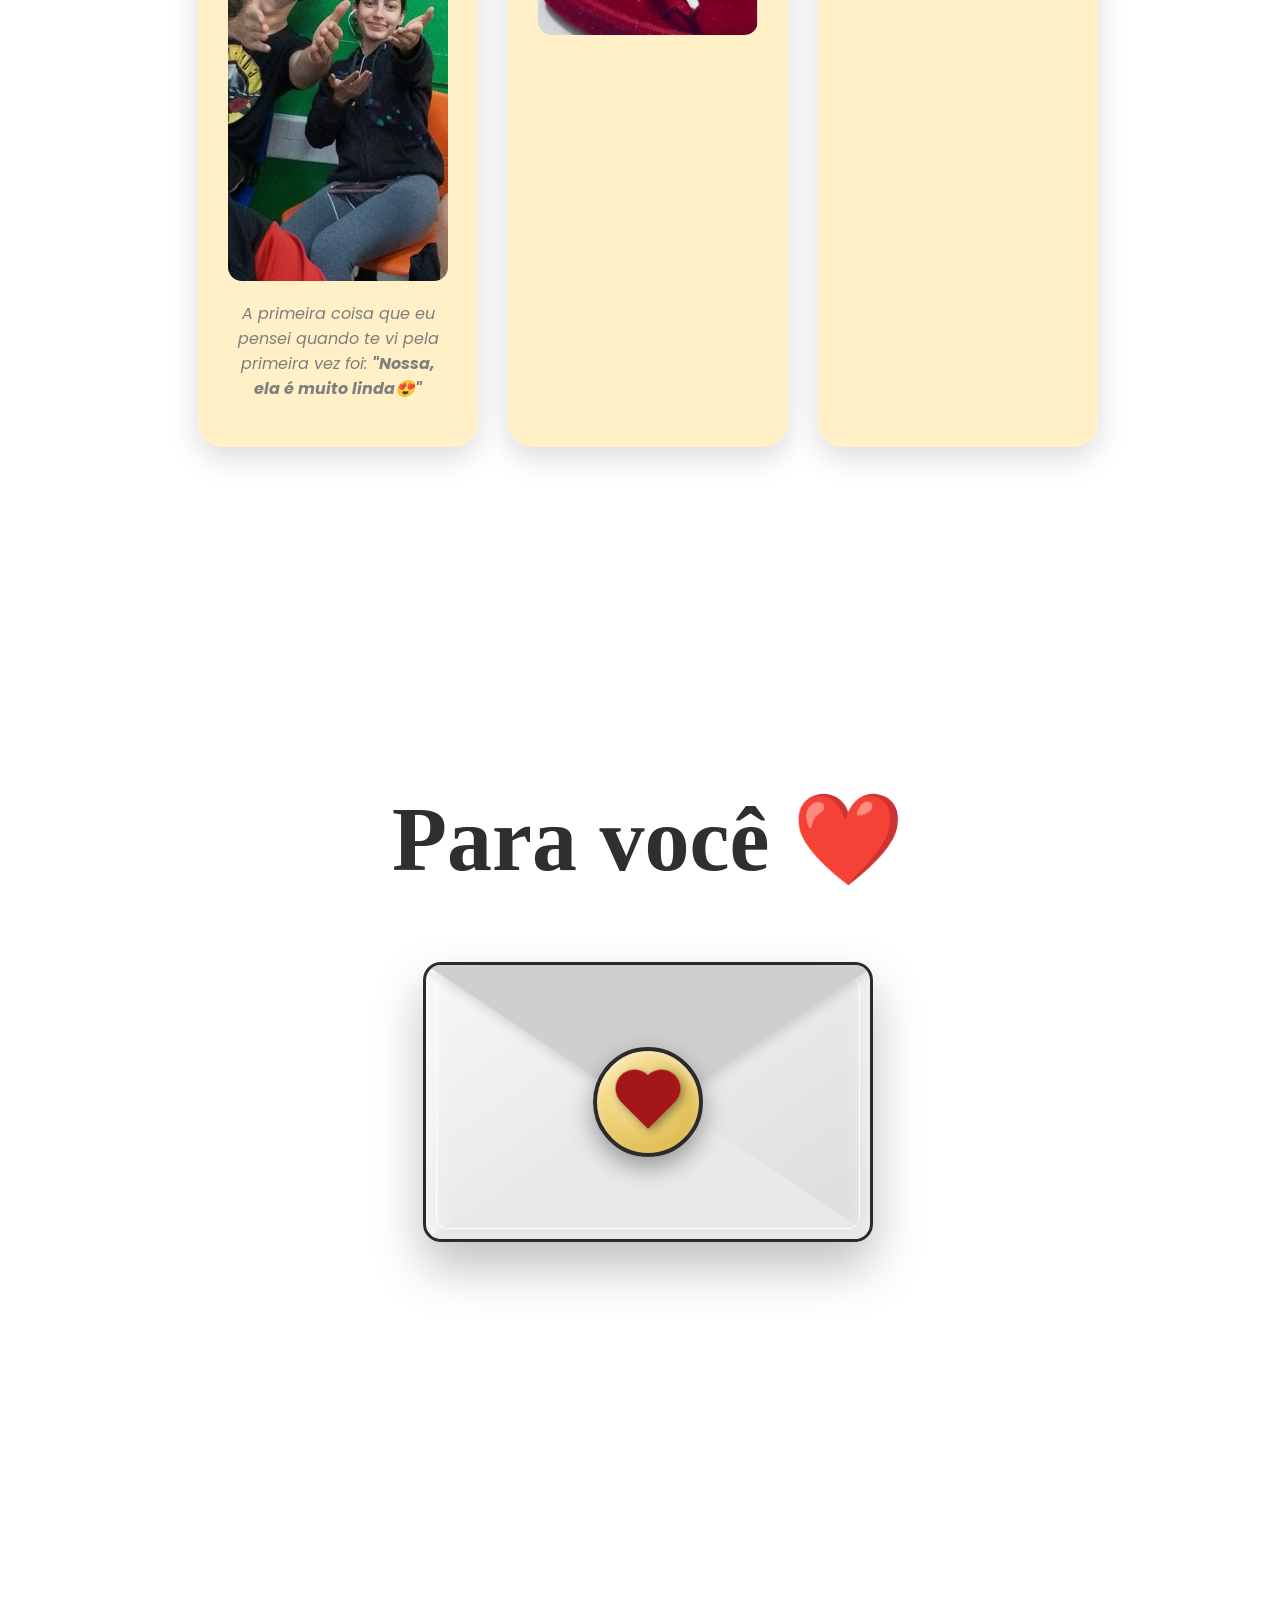
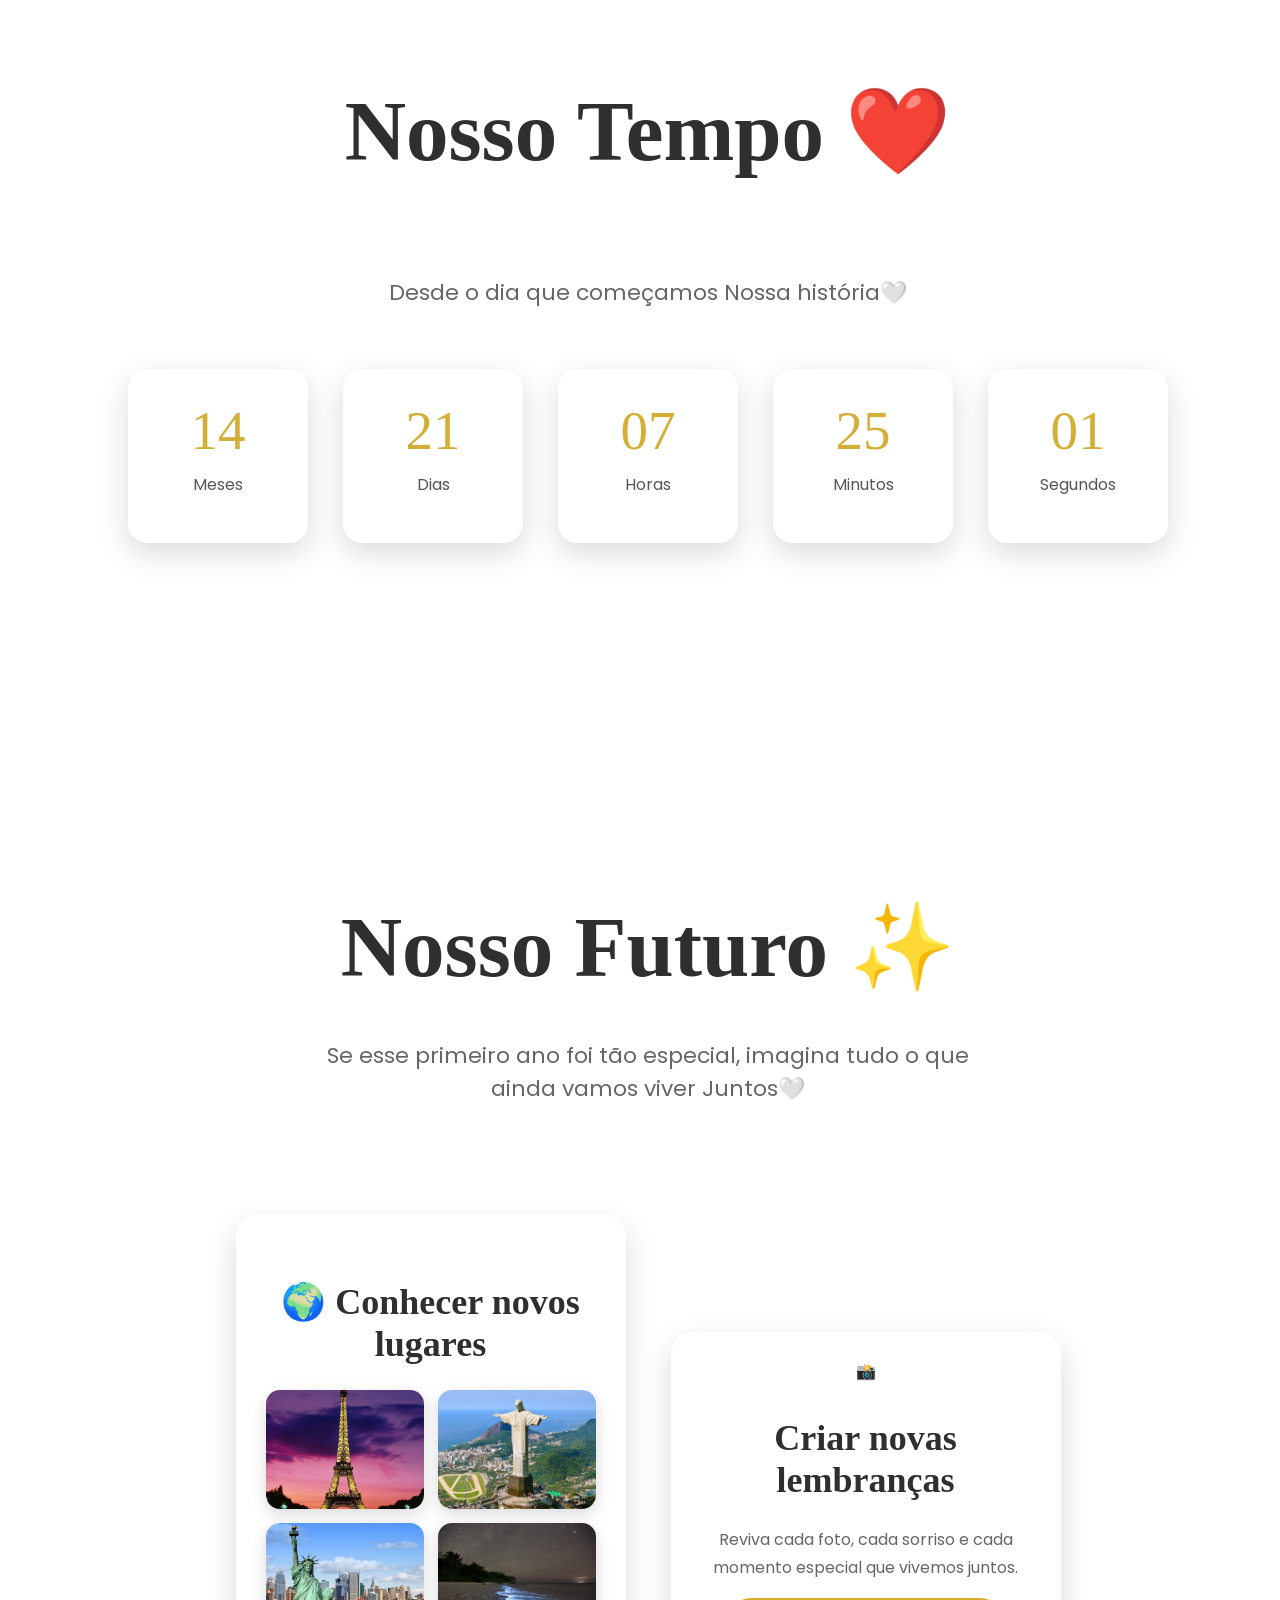
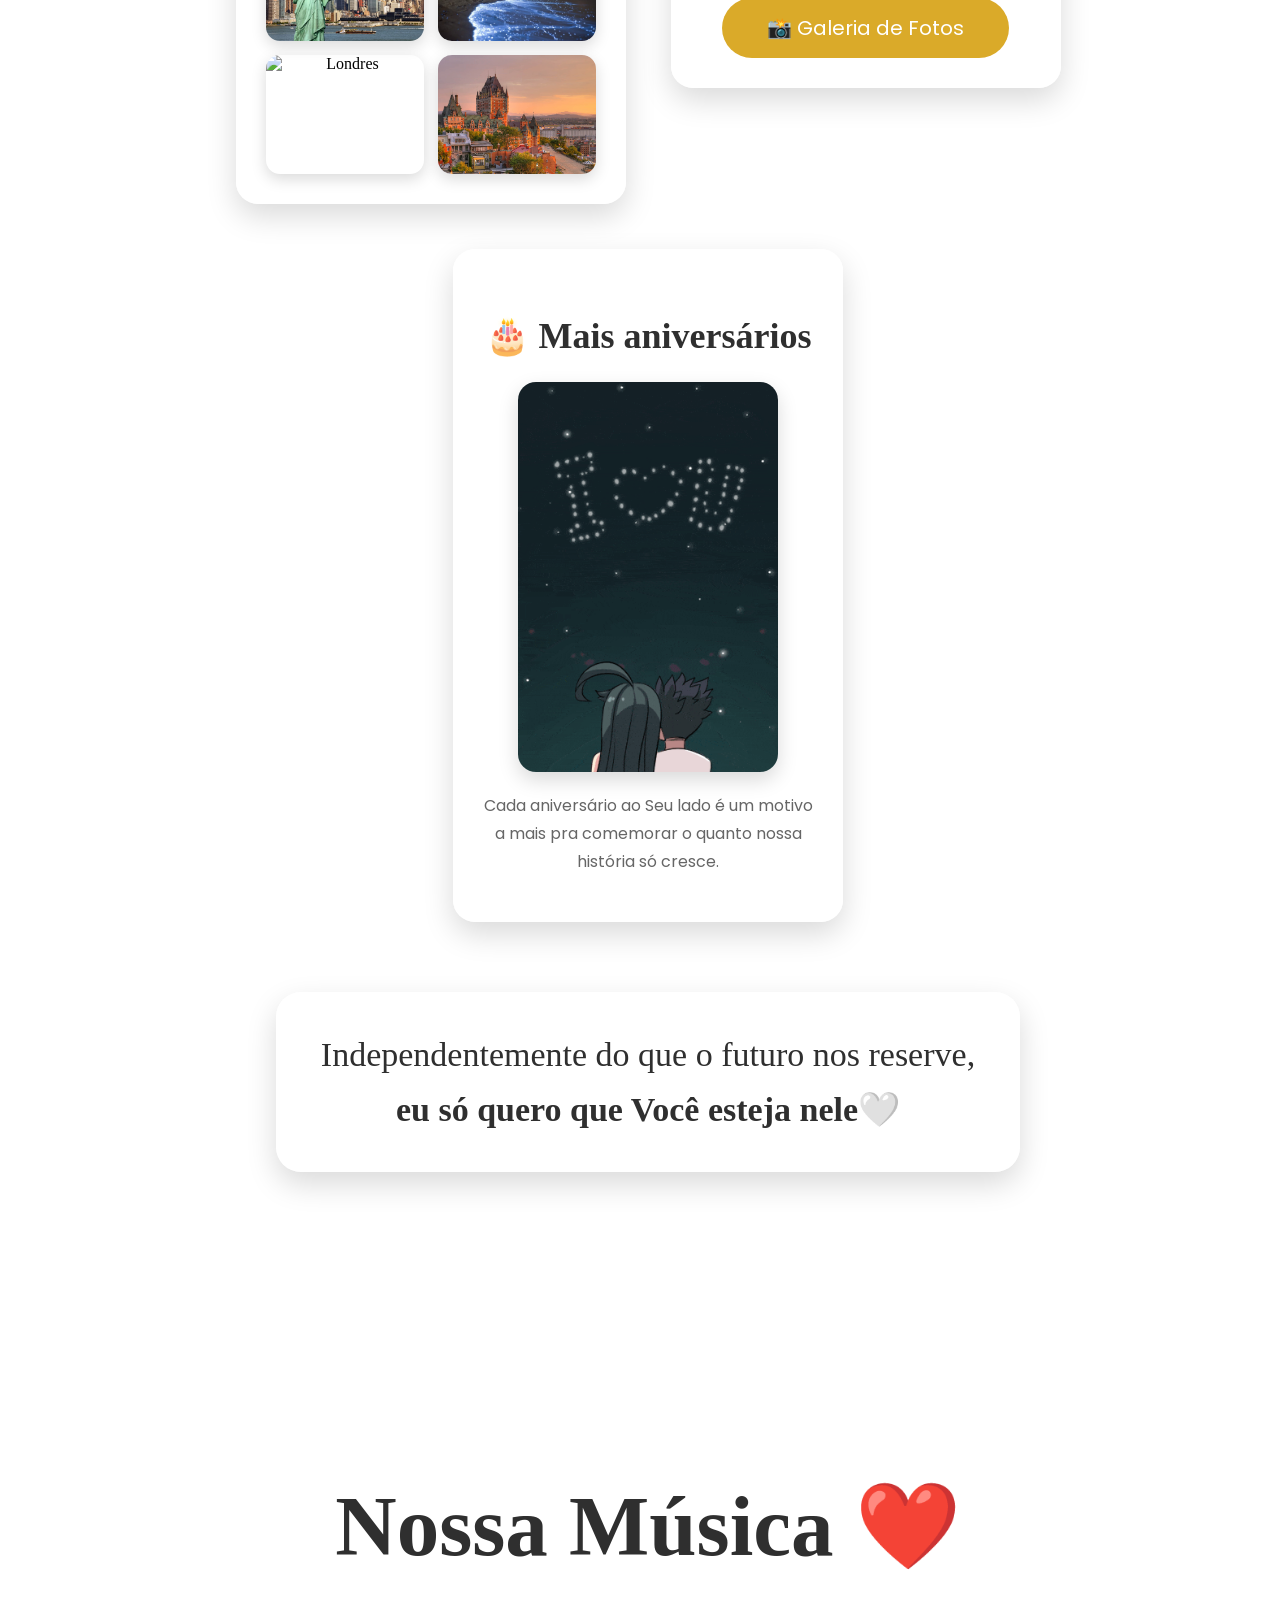
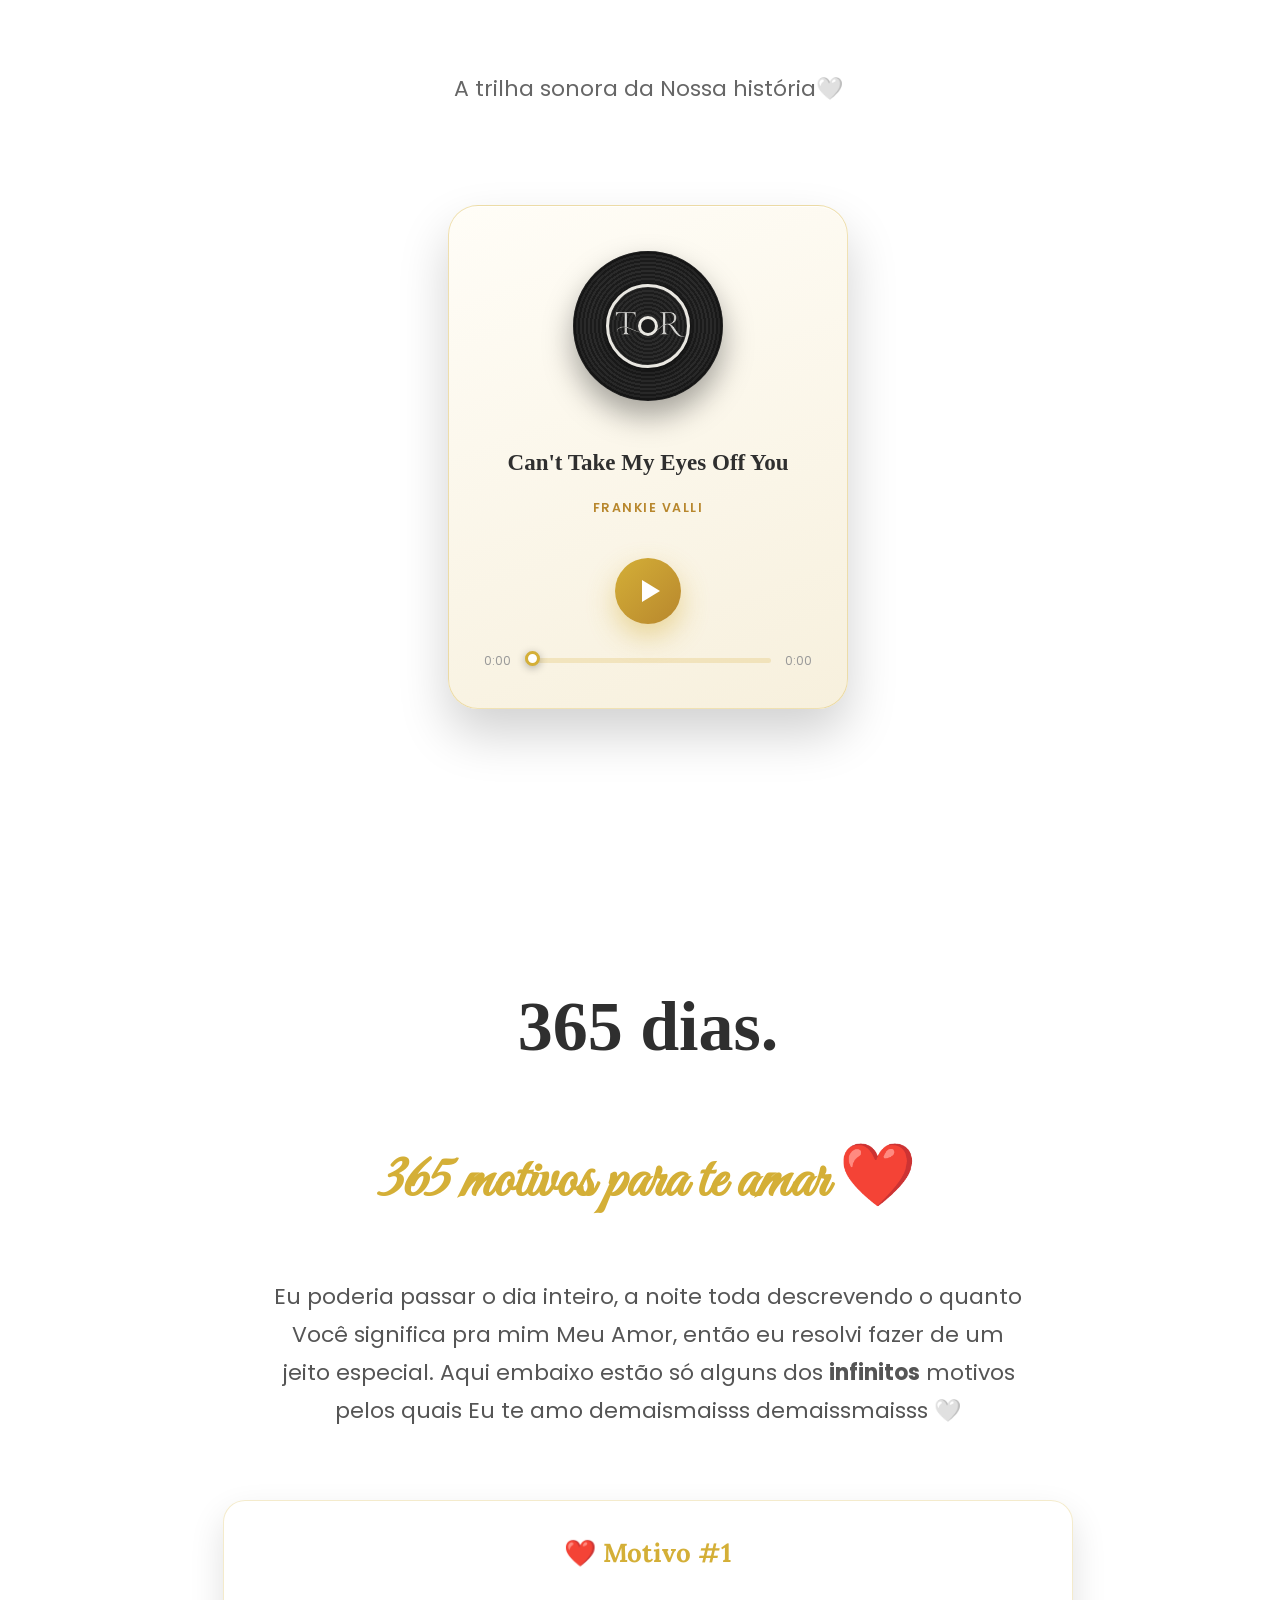
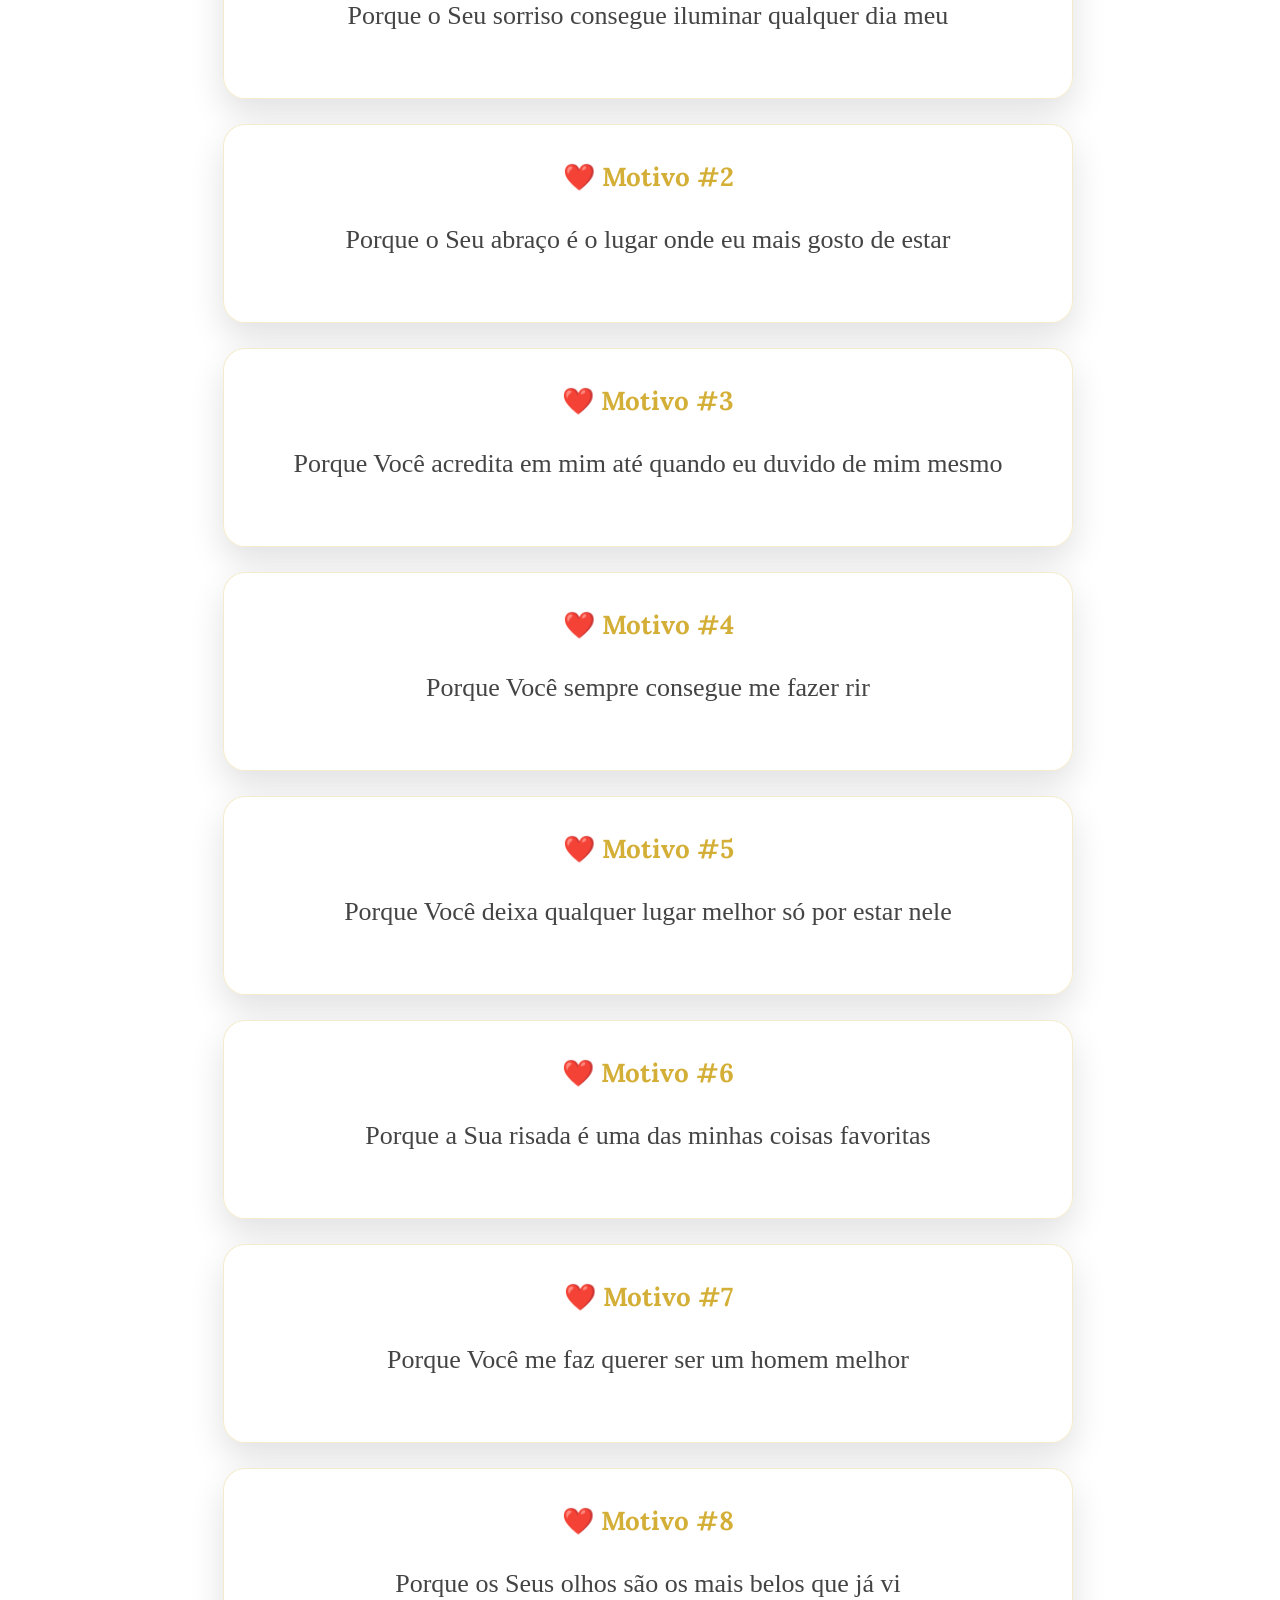
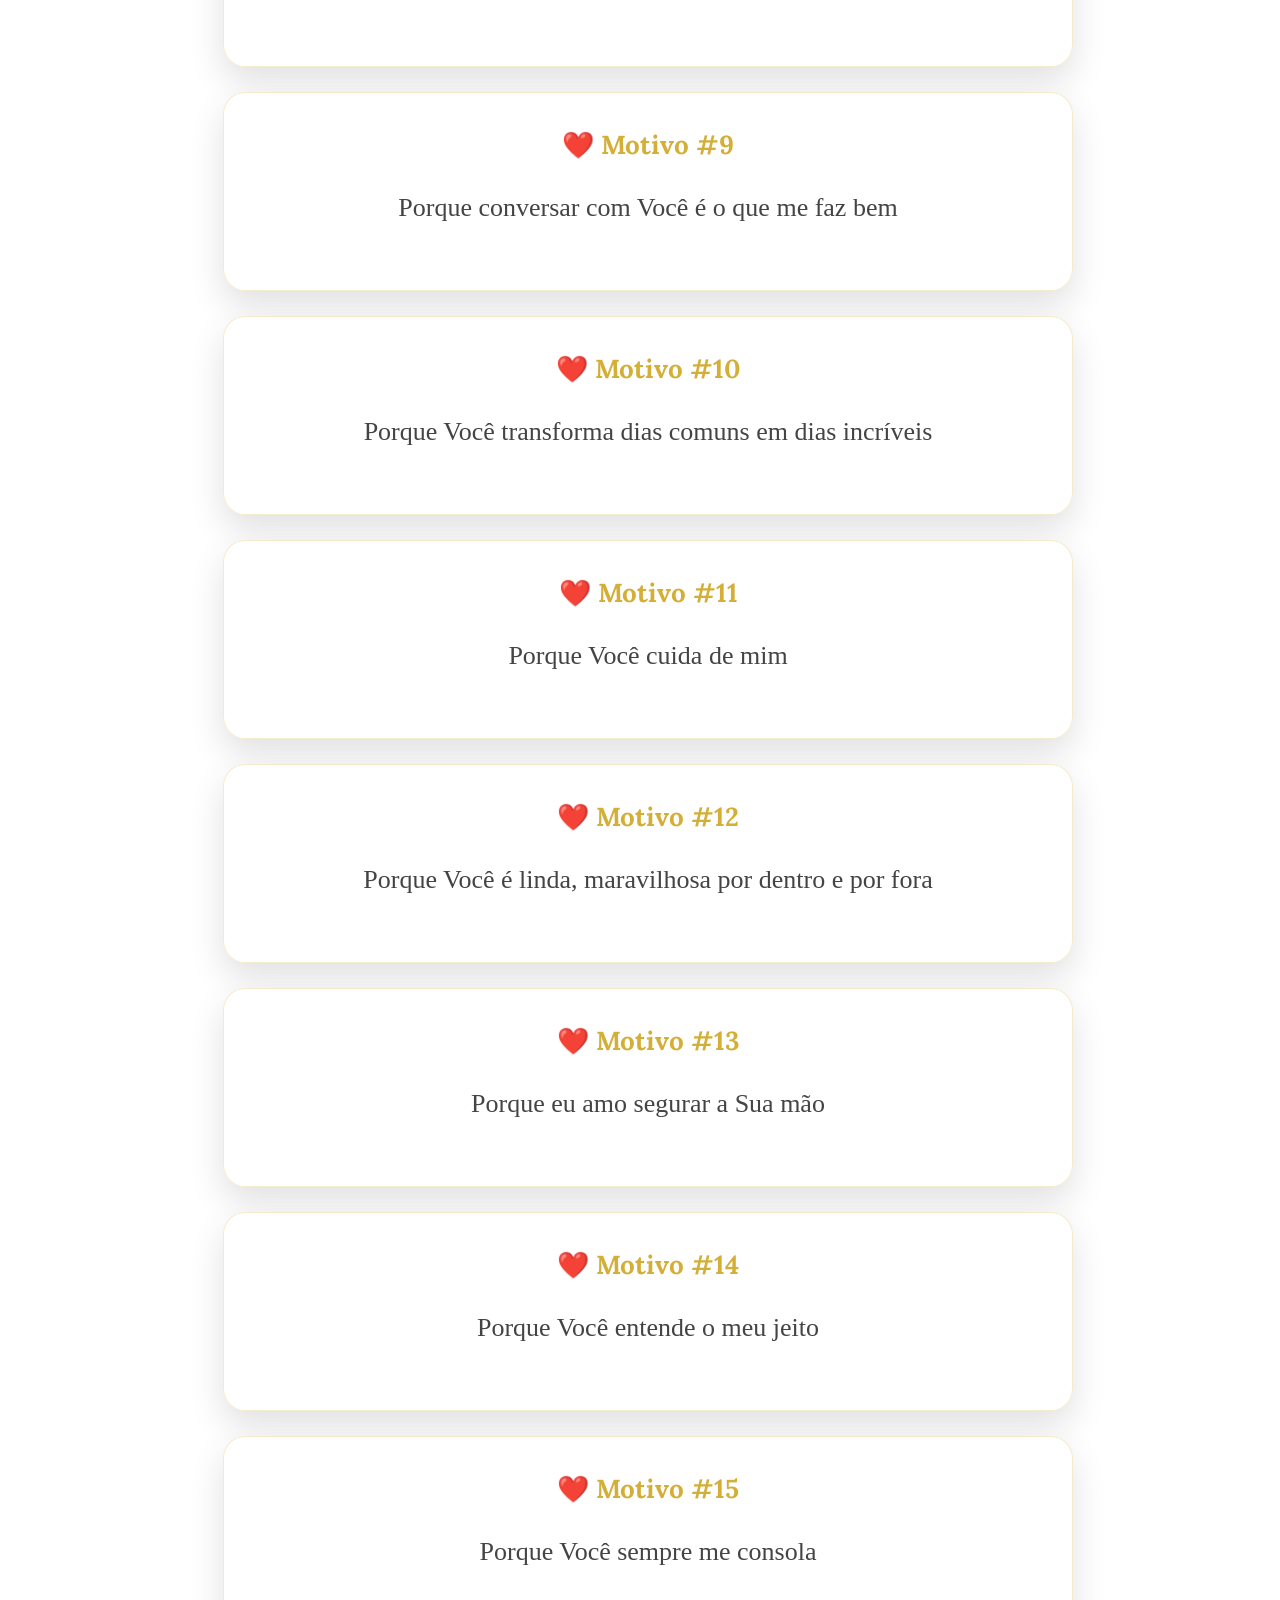
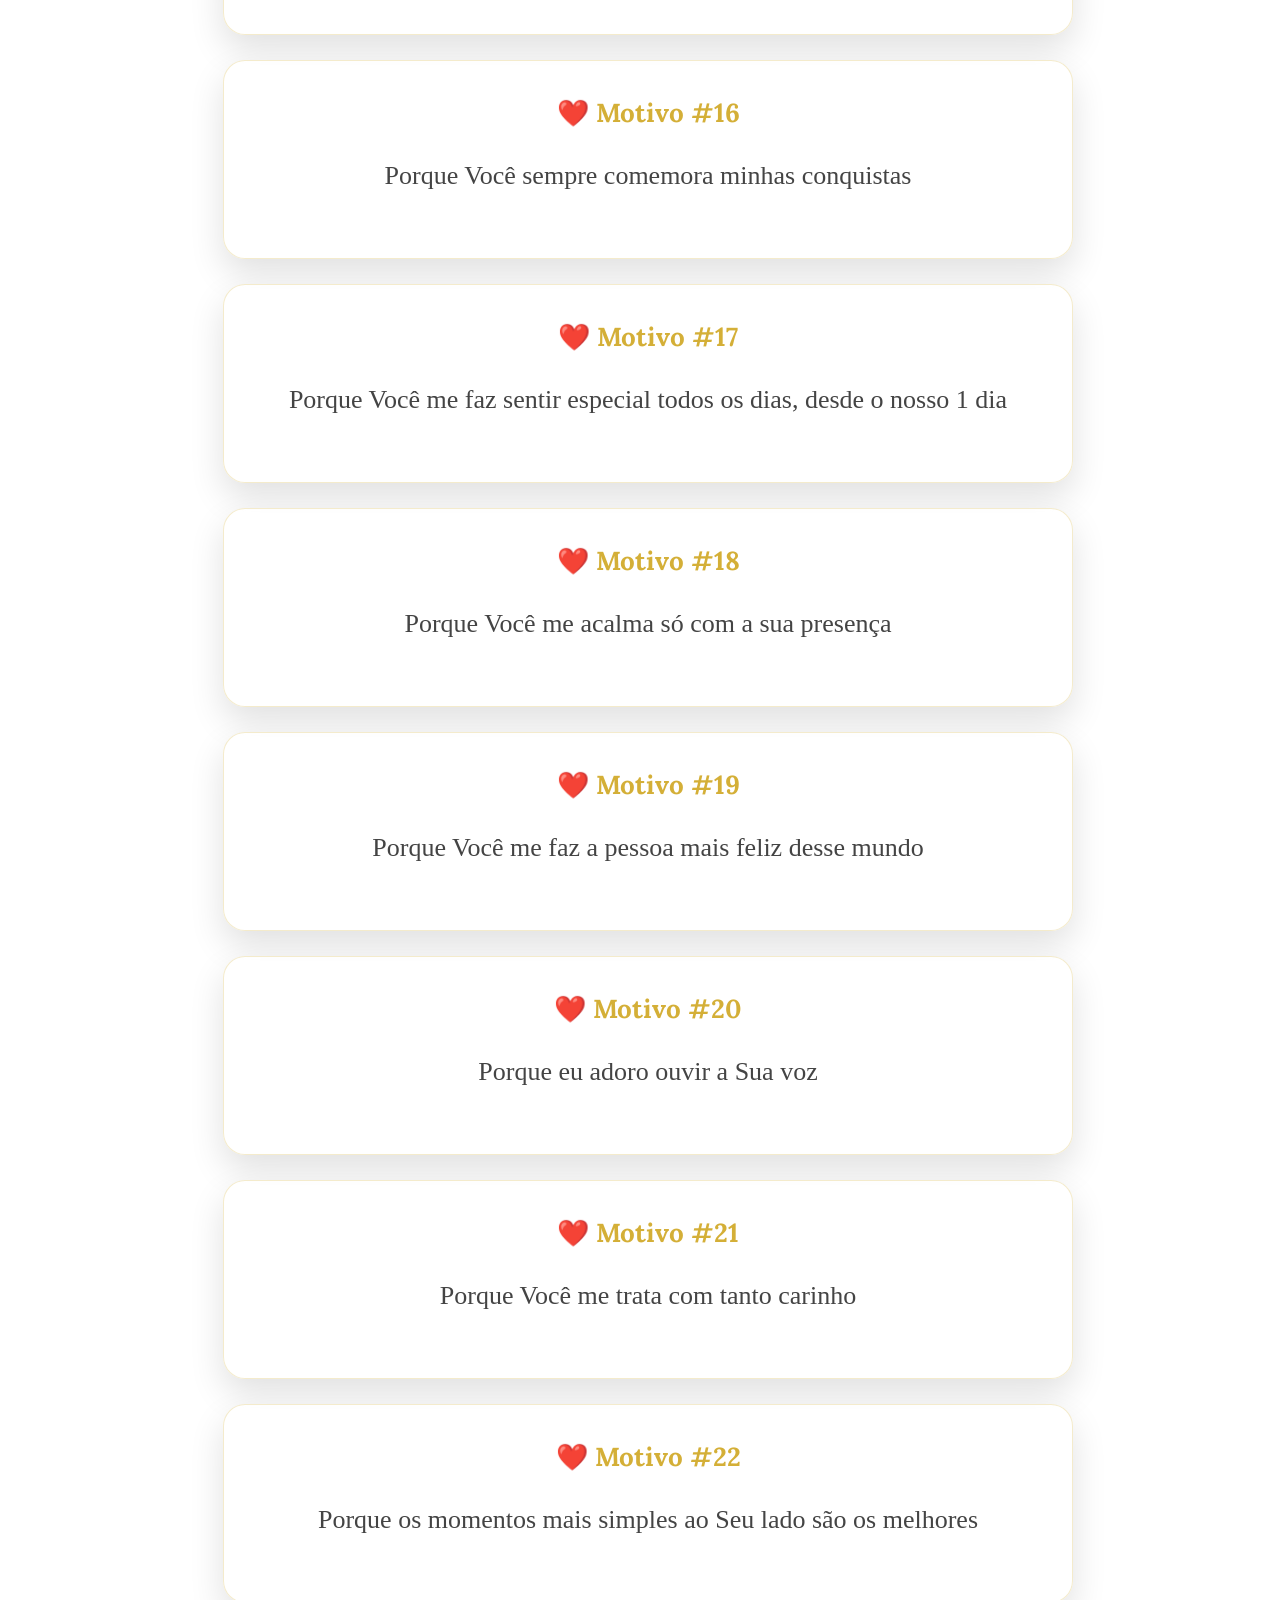
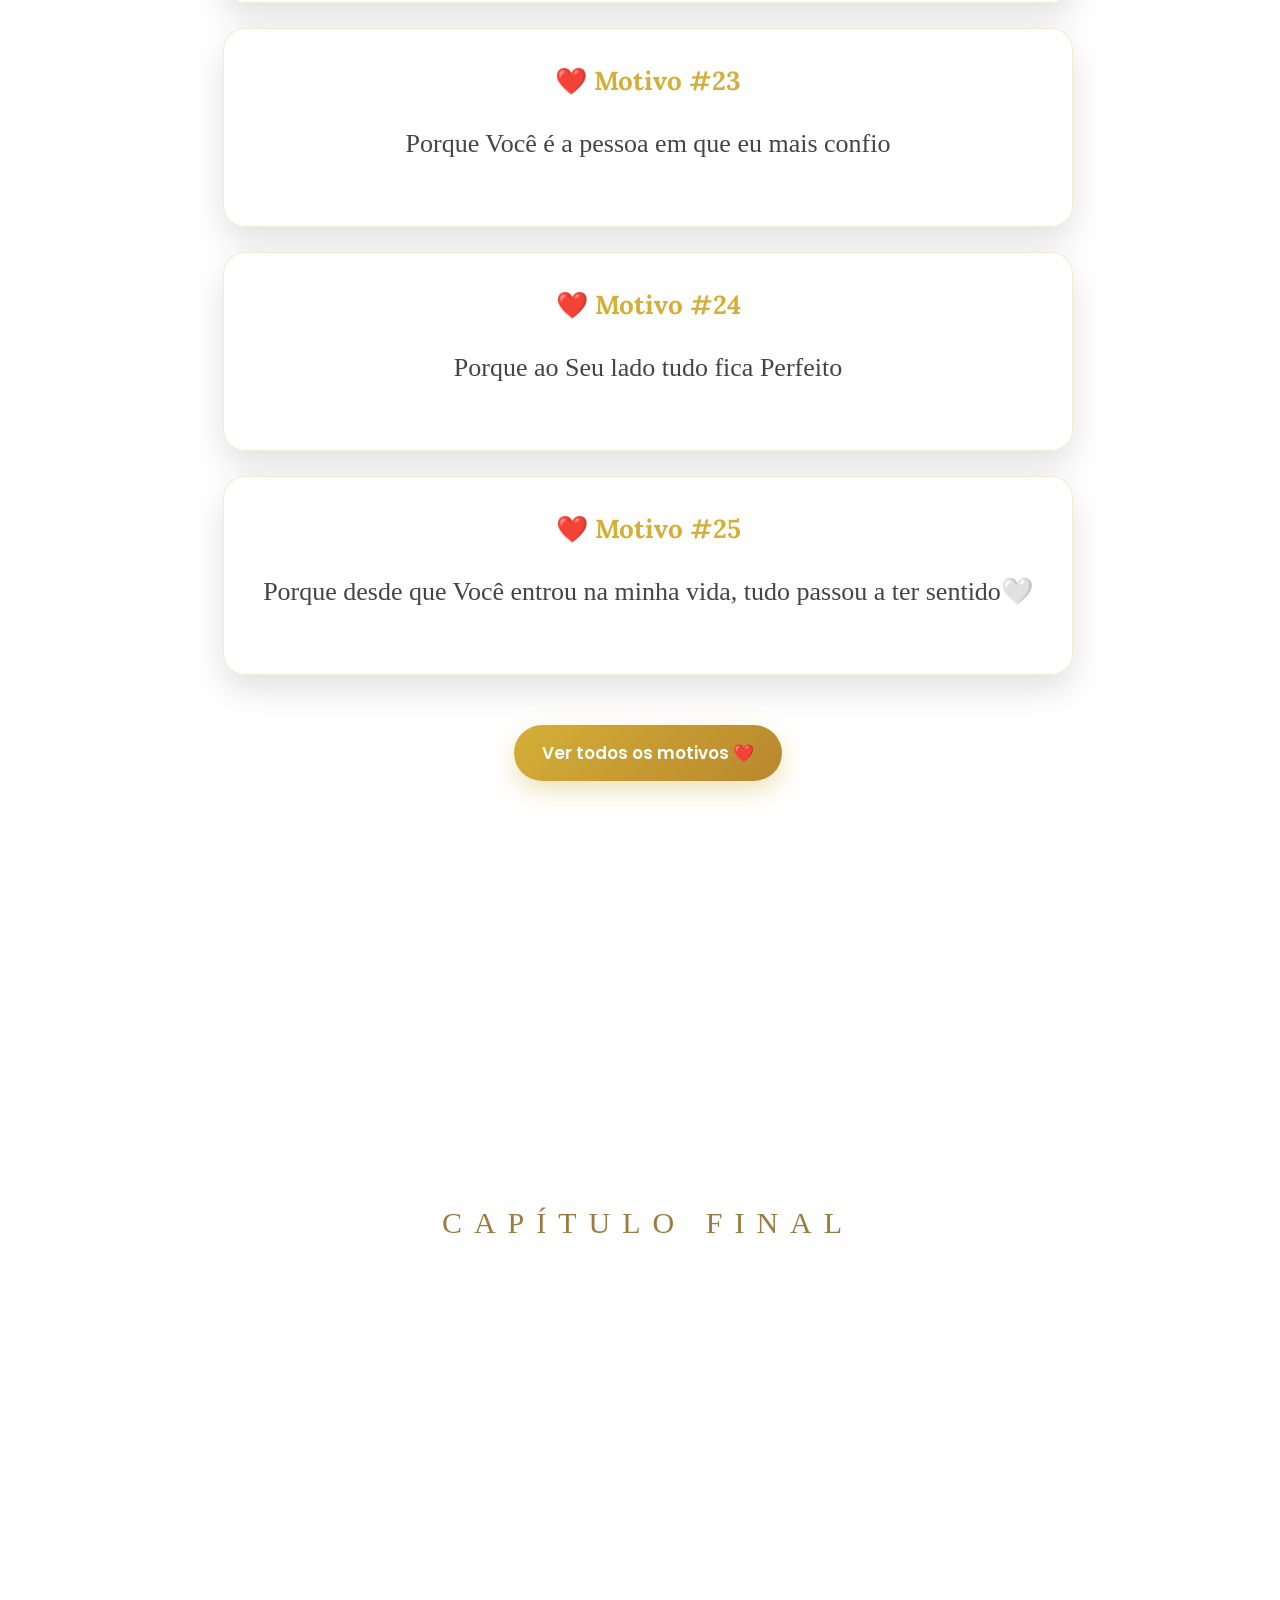
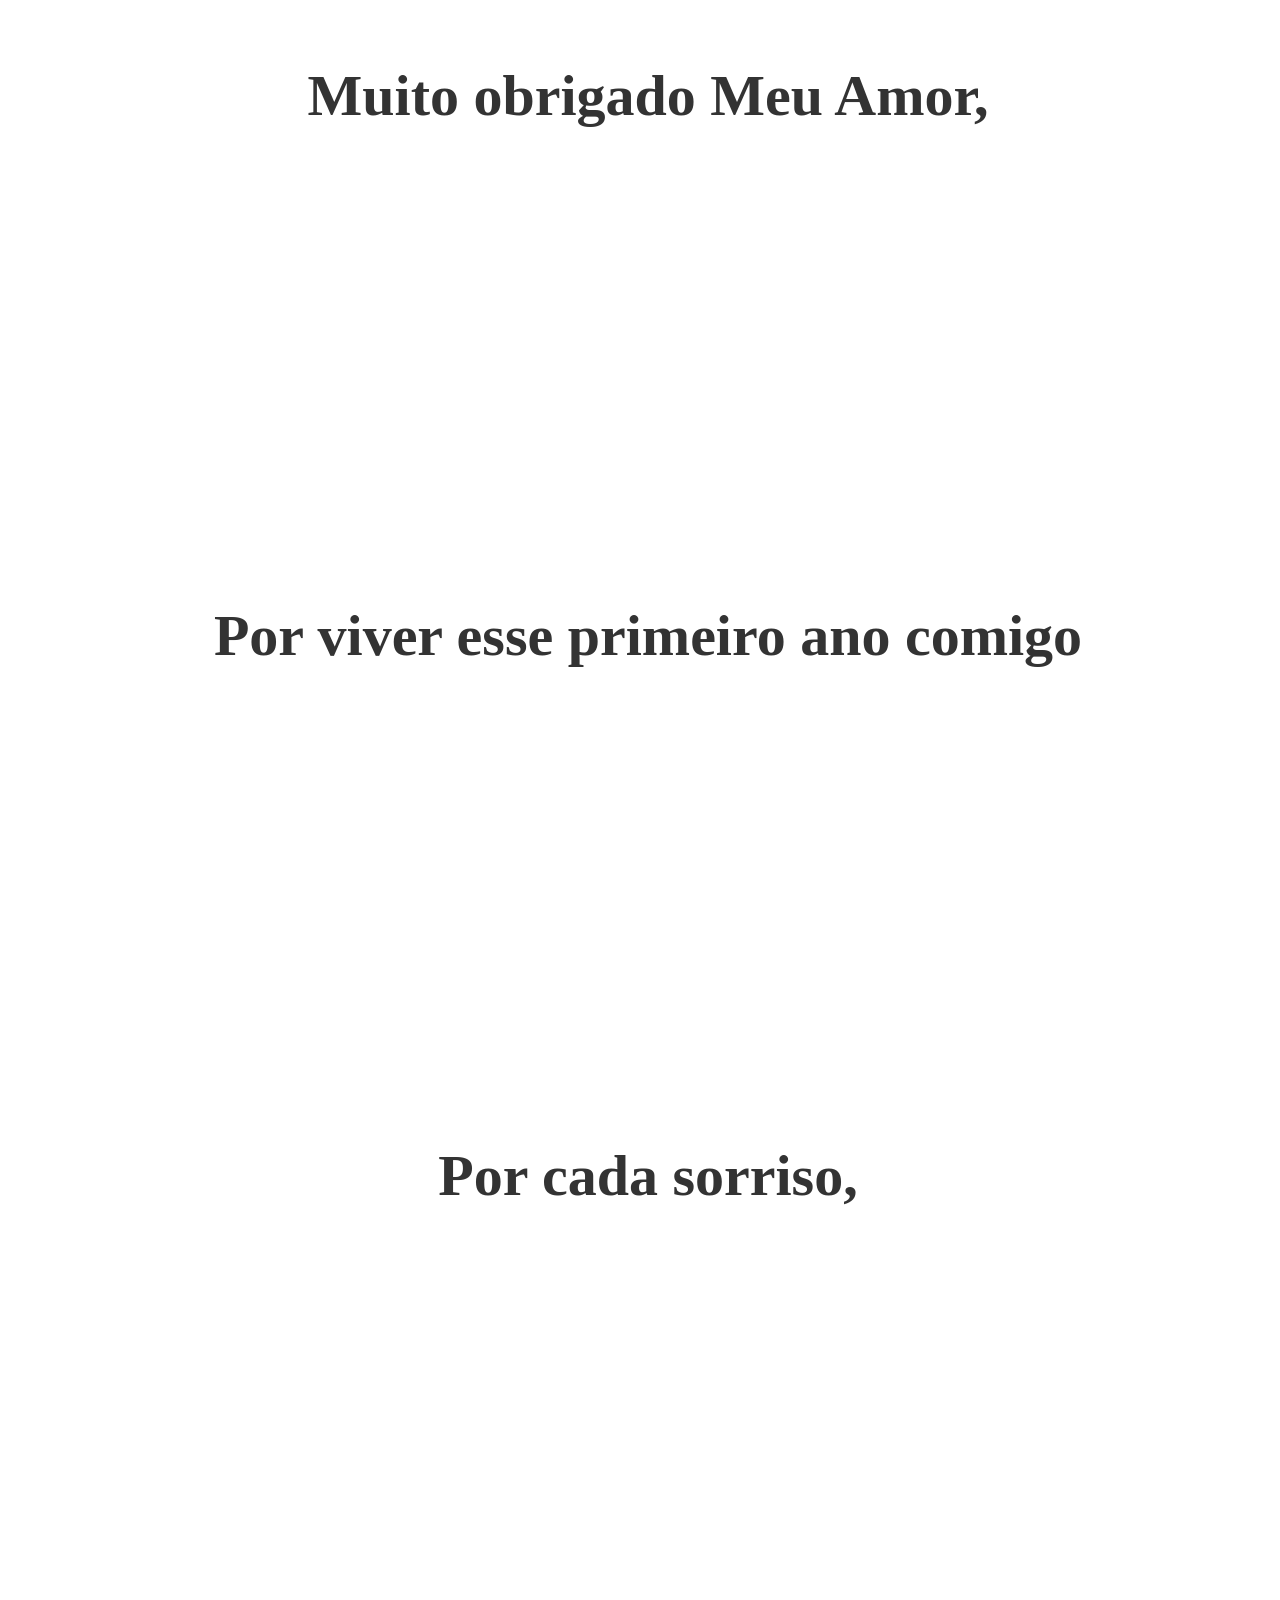
==== commit 0dc49f45: "Update image source in index.html" ====
--- a/index.html
+++ b/index.html
@@ -68,7 +68,7 @@
             primeira pessoa que eu bati o olho ao entrar naquela sala de aula, e
             já fiquei encantado logo de cara.
           </p>
-          <img src="Imagens/Nós2Curso.jpg" alt="Nós2Curso" />
+          <img src="Imagens/foto1.jpg" alt="Nós2Curso" />
           <p id="piqeno">
             <em
               >A primeira coisa que eu pensei quando te vi pela primeira vez
--- a/Te.css
+++ b/Te.css
@@ -533,10 +533,6 @@
   left: 19px;
 }
 
-/* ==========================
-      NOSSA MÚSICA
-========================== */
-
 #musica {
   padding: 100px 20px;
 
@@ -1056,10 +1052,6 @@
   box-shadow: 0 12px 30px rgba(0, 0, 0, 0.15);
 }
 
-/*==========================
-        LOADING
-===========================*/
-
 #loading {
   position: fixed;
   inset: 0;
@@ -1253,10 +1245,6 @@
   font-weight: 600;
 }
 
-/* ==========================
-      365 MOTIVOS
-========================== */
-
 #motivos {
   position: relative;
 
@@ -1364,10 +1352,6 @@
 
   font-family: "Cormorant Garamond", serif;
 }
-
-/* ===========================
-      BOTÃO GALERIA
-=========================== */
 
 .botao-galeria {
   position: relative;
@@ -1391,10 +1375,6 @@
   box-shadow: 0 18px 35px rgba(212, 175, 55, 0.45);
 }
 
-/* ==========================
-      TRANSIÇÃO ENTRE PÁGINAS
-========================== */
-
 .page-transition {
   position: fixed;
   inset: 0;
@@ -1409,10 +1389,6 @@
   opacity: 1;
 }
 
-/* ===================================
-        RESPONSIVO CELULAR
-=================================== */
-
 @media (max-width: 768px) {
   html,
   body {
@@ -1421,7 +1397,7 @@
     min-height: 100%;
   }
 
-  /* Fundo mobile — única regra de background do body/html no celular */
+  
   html {
     background: url("Imagens/FundoMobile.png") center top / cover no-repeat
       fixed;
@@ -1431,14 +1407,14 @@
     background: transparent;
   }
 
-  /* Logo */
+  
 
   #logo {
     width: 180px;
     top: 20px;
   }
 
-  /* Tela inicial */
+  
 
   .texto {
     padding: 30px 20px;
@@ -1464,7 +1440,7 @@
     font-size: 18px;
   }
 
-  /* Nossa História */
+  
 
   #historia {
     padding: 60px 20px;
@@ -1522,7 +1498,7 @@
     width: 100%;
   }
 
-  /* Trajetória */
+  
 
   #trajetoria {
     padding: 60px 20px;
@@ -1537,7 +1513,7 @@
     line-height: 30px;
   }
 
-  /* Carta */
+  
 
   .titulo-carta {
     font-size: 55px;
@@ -1602,7 +1578,7 @@
     line-height: 30px;
   }
 
-  /* Nossa Música */
+  
 
   #musica {
     padding: 60px 20px;
@@ -1622,7 +1598,7 @@
     height: 120px;
   }
 
-  /* Tempo */
+  
 
   #tempo h2 {
     font-size: 55px;
@@ -1649,7 +1625,7 @@
     font-size: 15px;
   }
 
-  /* Futuro */
+  
 
   #futuro {
     padding: 60px 20px;
@@ -1677,7 +1653,7 @@
     line-height: 42px;
   }
 
-  /* Motivos (365 dias) */
+  
 
   #motivos {
     padding: 60px 20px;
@@ -1710,7 +1686,7 @@
     line-height: 30px;
   }
 
-  /* Loading */
+  
 
   .logo-loading {
     width: 130px;
--- a/Final.css
+++ b/Final.css
@@ -1,13 +1,9 @@
-/* ================================
-        CAPÍTULO FINAL
-================================ */
+
 
 #capitulo-final {
   background: #fff;
   padding: 120px 0 180px;
 }
-
-/* CAPÍTULO FINAL */
 
 .final-capitulo {
   min-height: 45vh;
@@ -23,8 +19,6 @@
   color: #9b7b42;
   text-transform: uppercase;
 }
-
-/* FRASES */
 
 .final-frase {
   min-height: 60vh;
@@ -44,8 +38,6 @@
   color: #333;
 }
 
-/* FOTO */
-
 .final-foto {
   min-height: 85vh;
 
@@ -62,8 +54,6 @@
 
   box-shadow: 0 25px 60px rgba(0, 0, 0, 0.18);
 }
-
-/* DATAS */
 
 .final-datas {
   min-height: 30vh;
@@ -84,8 +74,6 @@
   background: #d4af37;
 }
 
-/* TEXTO FINAL */
-
 .final-dias {
   min-height: 45vh;
 
@@ -101,8 +89,6 @@
 
   color: #555;
 }
-
-/* PRÓXIMO CAPÍTULO */
 
 .final-proximo {
   min-height: 45vh;
@@ -116,8 +102,6 @@
   font-size: 60px;
   color: #222;
 }
-
-/* LIVRO */
 
 .final-livro {
   min-height: 70vh;
@@ -175,8 +159,6 @@
   background: linear-gradient(90deg, #d4af37, #f3d36d, #d4af37);
 }
 
-/* BOTÃO */
-
 .final-virar {
   min-height: 40vh;
 
@@ -211,8 +193,6 @@
   box-shadow: 0 20px 45px rgba(212, 175, 55, 0.45);
 }
 
-/* ANIMAÇÃO */
-
 .final-reveal {
   opacity: 0;
 
@@ -226,17 +206,13 @@
 
   transform: translateY(0);
 }
-
-/* ===================================
-        RESPONSIVO CELULAR
-=================================== */
 
 @media (max-width: 768px) {
   #capitulo-final {
     padding: 70px 0 100px;
   }
 
-  /* Capítulo */
+  
 
   .final-capitulo {
     min-height: 30vh;
@@ -248,7 +224,7 @@
     text-align: center;
   }
 
-  /* Frases */
+  
 
   .final-frase {
     min-height: 40vh;
@@ -260,7 +236,7 @@
     line-height: 48px;
   }
 
-  /* Foto */
+  
 
   .final-foto {
     min-height: 55vh;
@@ -272,7 +248,7 @@
     border-radius: 18px;
   }
 
-  /* Datas */
+  
 
   .final-datas {
     flex-direction: column;
@@ -285,7 +261,7 @@
     width: 120px;
   }
 
-  /* Texto Final */
+  
 
   .final-dias {
     min-height: 35vh;
@@ -294,7 +270,7 @@
     padding: 20px;
   }
 
-  /* Próximo capítulo */
+  
 
   .final-proximo {
     min-height: 30vh;
@@ -305,7 +281,7 @@
     text-align: center;
   }
 
-  /* Livro */
+  
 
   .final-livro {
     min-height: 50vh;
@@ -331,7 +307,7 @@
     margin: 25px 0;
   }
 
-  /* Botão */
+  
 
   .final-virar {
     min-height: 25vh;
@@ -346,15 +322,12 @@
     font-size: 20px;
   }
 
-  /* Fade */
+  
 
   #futuro::after {
     height: 90px;
   }
 }
-/* ===========================
-          POPUP
-=========================== */
 
 .popup {
   position: fixed;
@@ -447,10 +420,6 @@
 #fecharPopup:hover {
   transform: scale(1.05);
 }
-
-/* ===========================
-     MENU DE CARINHOS
-=========================== */
 
 #menuCarinhos {
   display: none;
@@ -574,10 +543,6 @@
   transition-delay: 0.15s;
 }
 
-/* ===========================
-   OVERLAY DO BEIJO (GIF)
-=========================== */
-
 #overlayBeijo {
   position: fixed;
   inset: 0;
@@ -623,19 +588,10 @@
   opacity: 1;
 }
 
-/* ===========================
-     OPÇÃO DE CONFIGURAÇÕES
-     (dentro do leque)
-=========================== */
-
 #opcaoConfig {
   border-radius: 50%;
   border: 2px solid #b8872d;
 }
-
-/* ===========================
-   POPUP DE CONFIGURAÇÕES
-=========================== */
 
 .popup-config-conteudo {
   padding: 40px 30px;
@@ -805,10 +761,6 @@
   transform: scale(1.05);
 }
 
-/* ===============================
-        MODO ESCURO
-=============================== */
-
 body.modo-escuro {
   color: #d8cfc0;
 }
@@ -830,7 +782,6 @@
   }
 }
 
-/* Nossa história */
 body.modo-escuro .momento,
 body.modo-escuro #trajetoria p {
   background: rgba(25, 20, 12, 0.78);
@@ -849,7 +800,6 @@
   color: #f2e4c4;
 }
 
-/* Carta */
 body.modo-escuro .titulo-carta {
   color: #f2e4c4;
 }
@@ -875,7 +825,6 @@
   color: #d8cfc0;
 }
 
-/* Nossa Música */
 body.modo-escuro #musica h2 {
   color: #f2e4c4;
 }
@@ -917,7 +866,6 @@
   background: #1c170f;
 }
 
-/* Contador */
 body.modo-escuro #tempo h2 {
   color: #f2e4c4;
 }
@@ -934,7 +882,6 @@
   color: #c7bfb0;
 }
 
-/* Nosso futuro */
 body.modo-escuro #futuro h2 {
   color: #f2e4c4;
 }
@@ -960,7 +907,6 @@
   color: #f2e4c4;
 }
 
-/* 365 motivos (prévia) */
 body.modo-escuro #motivos h2 {
   color: #f2e4c4;
 }
@@ -982,7 +928,6 @@
   background: linear-gradient(to bottom, transparent, #0a0806);
 }
 
-/* Capítulo final */
 body.modo-escuro #capitulo-final {
   background: #0a0806;
 }
@@ -1014,7 +959,6 @@
   background: #2a2a2a;
 }
 
-/* Popups (inclusive o de configurações) */
 body.modo-escuro .popup-conteudo {
   background: #14110c;
 }
